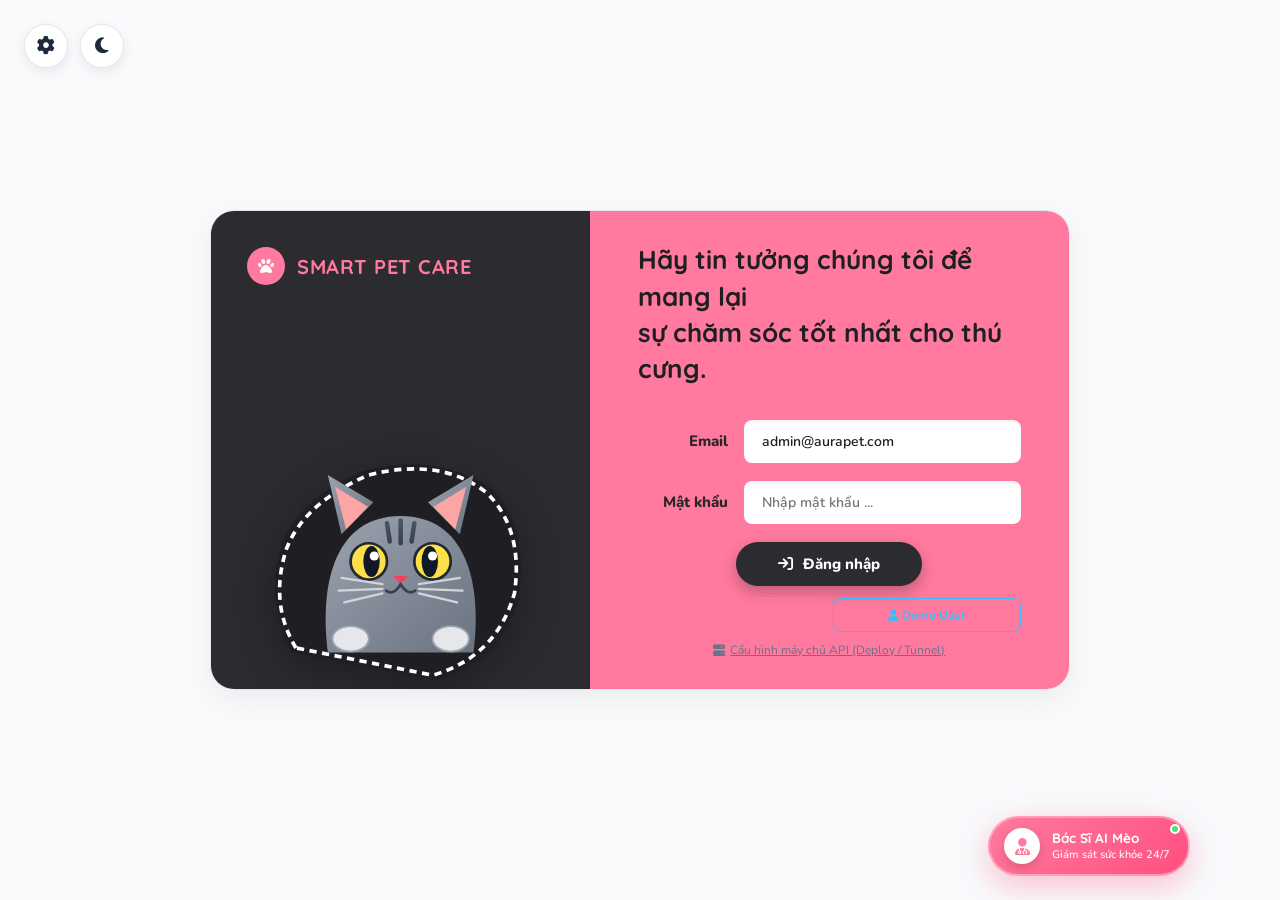
==== backend/src/main/resources/static/index.html @ 46176f5a "feat: complete AuraPet fullstack AIoT ecosystem with Supabase and GitHub CI/CD" ====
<!DOCTYPE html>
<html lang="vi">
<head>
    <meta charset="UTF-8">
    <meta name="viewport" content="width=device-width, initial-scale=1.0">
    <title>Smart Pet Care - Chăm Sóc Thú Cưng Thông Minh</title>
    <link rel="preconnect" href="https://fonts.googleapis.com">
    <link rel="preconnect" href="https://fonts.gstatic.com" crossorigin>
    <link href="https://fonts.googleapis.com/css2?family=Quicksand:wght@500;600;700&family=Nunito:wght@400;600;700;800;900&family=Caveat:wght@600;700&display=swap" rel="stylesheet">
    <link rel="stylesheet" href="https://cdnjs.cloudflare.com/ajax/libs/font-awesome/6.4.0/css/all.min.css">
    <script src="https://cdn.jsdelivr.net/npm/chart.js"></script>
    <style>
        :root {
            --primary-pink: #ff7a9e;
            --primary-pink-hover: #ff6088;
            --pink-soft: #ffe4ec;
            --cyan-accent: #38bdf8;
            --border-pink: #ff7a9e;
        }

        /* GIAO DIỆN SÁNG (MẶC ĐỊNH) */
        body.theme-light {
            --bg-main: #f8fafc;
            --card-bg: #ffffff;
            --card-bg-sec: #ffffff;
            --sidebar-bg: #ffffff;
            --sidebar-border: #e2e8f0;
            --text-main: #1e293b;
            --text-muted: #64748b;
            --card-border: #e2e8f0;
            --input-bg: #f8fafc;
            --input-border: #cbd5e1;
            --watermark-color: rgba(0, 0, 0, 0.04);
            --shadow-main: 0 10px 30px rgba(0, 0, 0, 0.06);
            --login-left-bg: #2b2b30;
            --card-frame-bg: rgba(255, 255, 255, 0.95);
            --btn-actuator-bg: #f1f5f9;
            --btn-actuator-border: #cbd5e1;
            --btn-actuator-text: #475569;
        }

        /* GIAO DIỆN TỐI (KHI CHUYỂN ĐỔI) */
        body.theme-dark {
            --bg-main: #141416;
            --card-bg: #222226;
            --card-bg-sec: #1a1a1d;
            --sidebar-bg: #1c1c1f;
            --sidebar-border: #2a2a30;
            --text-main: #ffffff;
            --text-muted: #9e9ea7;
            --card-border: #2e2e34;
            --input-bg: #141416;
            --input-border: #3f3f46;
            --watermark-color: rgba(255, 255, 255, 0.035);
            --shadow-main: 0 12px 36px rgba(0, 0, 0, 0.4);
            --login-left-bg: #2e2e33;
            --card-frame-bg: rgba(20, 20, 22, 0.6);
            --btn-actuator-bg: #1a1a1d;
            --btn-actuator-border: #383840;
            --btn-actuator-text: #a1a1aa;
        }

        * {
            box-sizing: border-box;
            margin: 0;
            padding: 0;
            font-family: 'Nunito', sans-serif;
            -webkit-font-smoothing: antialiased;
        }

        body {
            background-color: var(--bg-main);
            color: var(--text-main);
            min-height: 100vh;
            overflow-x: hidden;
            position: relative;
            transition: background-color 0.3s ease, color 0.3s ease;
        }

        /* Top Controls: Gear & Theme Toggle */
        .top-left-controls {
            position: fixed;
            top: 24px;
            left: 24px;
            display: flex;
            gap: 12px;
            z-index: 100;
        }

        .btn-top-circle {
            width: 44px;
            height: 44px;
            background: var(--card-bg);
            border: 1px solid var(--card-border);
            border-radius: 50%;
            color: var(--text-main);
            font-size: 18px;
            display: flex;
            align-items: center;
            justify-content: center;
            cursor: pointer;
            transition: all 0.25s ease;
            box-shadow: 0 4px 12px rgba(0,0,0,0.08);
        }

        .btn-top-circle:hover {
            color: var(--primary-pink);
            transform: scale(1.08);
            border-color: var(--primary-pink);
        }

        /* Settings Popup Modal */
        .settings-popup {
            position: fixed;
            top: 76px;
            left: 24px;
            background: var(--card-bg);
            border: 1px solid var(--card-border);
            border-radius: 18px;
            padding: 16px 20px;
            z-index: 100;
            box-shadow: var(--shadow-main);
            display: none;
            flex-direction: column;
            gap: 12px;
            width: 200px;
            animation: fadeIn 0.2s ease;
        }

        .settings-popup.show {
            display: flex;
        }

        .settings-popup h5 {
            font-size: 12px;
            color: var(--text-muted);
            font-weight: 700;
            text-transform: uppercase;
            letter-spacing: 0.5px;
        }

        .theme-palette {
            display: flex;
            gap: 8px;
            align-items: center;
        }

        .color-dot {
            width: 22px;
            height: 22px;
            border-radius: 50%;
            cursor: pointer;
            transition: transform 0.2s;
        }

        .color-dot:hover {
            transform: scale(1.2);
        }

        .dot-pink { background-color: #ff7a9e; }
        .dot-yellow { background-color: #fbbf24; }
        .dot-cyan { background-color: #38bdf8; }
        .dot-green { background-color: #4ade80; }
        .dot-purple { background-color: #a855f7; }

        .popup-row {
            display: flex;
            gap: 10px;
            align-items: center;
            margin-top: 4px;
        }

        .popup-icon-btn {
            background: var(--input-bg);
            border: 1px solid var(--input-border);
            color: var(--text-main);
            width: 36px;
            height: 36px;
            border-radius: 8px;
            cursor: pointer;
            display: flex;
            align-items: center;
            justify-content: center;
            font-size: 14px;
            transition: all 0.2s;
        }

        .popup-icon-btn:hover {
            color: var(--primary-pink);
            border-color: var(--primary-pink);
        }

        /* Right Floating Vertical Navigation Bar */
        .right-sidebar {
            position: fixed;
            right: 24px;
            top: 50%;
            transform: translateY(-50%);
            background: var(--sidebar-bg);
            border-radius: 40px;
            padding: 16px 12px;
            display: flex;
            flex-direction: column;
            gap: 16px;
            box-shadow: var(--shadow-main);
            z-index: 90;
            border: 1px solid var(--sidebar-border);
            transition: background-color 0.3s, border-color 0.3s;
        }

        .nav-item {
            width: 44px;
            height: 44px;
            border-radius: 50%;
            background: transparent;
            border: none;
            color: var(--text-muted);
            font-size: 18px;
            display: flex;
            align-items: center;
            justify-content: center;
            cursor: pointer;
            transition: all 0.25s ease;
        }

        .nav-item:hover {
            color: var(--primary-pink);
            background: var(--pink-soft);
        }

        .nav-item.active {
            background: var(--primary-pink);
            color: #ffffff;
            box-shadow: 0 4px 15px rgba(255, 122, 158, 0.4);
        }

        /* Screens Layout */
        .screen-view {
            display: none;
            min-height: 100vh;
            width: 100%;
            padding-right: 90px;
            animation: fadeIn 0.3s ease;
        }

        .screen-view.active {
            display: flex;
        }

        @keyframes fadeIn {
            from { opacity: 0; transform: translateY(6px); }
            to { opacity: 1; transform: translateY(0); }
        }

        /* ========================================================
           SCREEN 1: LOGIN (Hình 14)
           ======================================================== */
        #screen-login {
            display: none;
            align-items: center;
            justify-content: center;
            padding-right: 0;
            min-height: 100vh;
        }

        #screen-login.active {
            display: flex;
        }

        .login-card {
            width: 860px;
            max-width: 90%;
            height: 480px;
            border-radius: 24px;
            overflow: hidden;
            display: flex;
            box-shadow: var(--shadow-main);
            border: 1px solid var(--card-border);
        }

        .login-left {
            flex: 1;
            background: var(--login-left-bg);
            display: flex;
            flex-direction: column;
            justify-content: space-between;
            padding: 36px 36px 0 36px;
            position: relative;
            overflow: hidden;
        }

        .login-logo {
            display: flex;
            align-items: center;
            gap: 12px;
        }

        .login-logo-icon {
            width: 38px;
            height: 38px;
            border-radius: 50%;
            background: var(--primary-pink);
            color: white;
            display: flex;
            align-items: center;
            justify-content: center;
            font-size: 16px;
        }

        .login-logo span {
            color: var(--primary-pink);
            font-size: 20px;
            font-weight: 800;
            letter-spacing: 0.5px;
            font-family: 'Quicksand', sans-serif;
            text-transform: uppercase;
        }

        .login-cat-wrapper {
            margin-top: auto;
            position: relative;
            height: 320px;
            display: flex;
            align-items: flex-end;
            justify-content: center;
        }

        .login-cat-img {
            max-width: 95%;
            max-height: 100%;
            object-fit: contain;
            filter: drop-shadow(0 10px 20px rgba(0,0,0,0.3));
        }

        .login-right {
            flex: 1.25;
            background: var(--primary-pink);
            padding: 60px 48px;
            display: flex;
            flex-direction: column;
            justify-content: center;
            color: #2b2b2b;
        }

        .login-right h2 {
            font-size: 26px;
            font-weight: 800;
            line-height: 1.4;
            margin-bottom: 32px;
            color: #1f1f23;
            font-family: 'Quicksand', sans-serif;
        }

        .login-form-group {
            display: flex;
            align-items: center;
            margin-bottom: 18px;
            gap: 16px;
        }

        .login-form-group label {
            width: 90px;
            font-size: 15px;
            font-weight: 800;
            color: #262626;
            text-align: right;
        }

        .login-form-group input {
            flex: 1;
            padding: 12px 18px;
            border-radius: 8px;
            border: none;
            outline: none;
            background: #ffffff;
            font-size: 14px;
            color: #1f1f23;
            font-weight: 600;
            box-shadow: inset 0 2px 4px rgba(0,0,0,0.06);
        }

        .login-btn-container {
            margin-top: 14px;
            display: flex;
            justify-content: center;
        }

        .btn-login-submit {
            background: #2b2b30;
            color: white;
            border: none;
            padding: 12px 42px;
            border-radius: 999px;
            font-size: 15px;
            font-weight: 800;
            cursor: pointer;
            display: flex;
            align-items: center;
            gap: 10px;
            transition: all 0.2s;
            box-shadow: 0 6px 15px rgba(0,0,0,0.25);
        }

        .btn-login-submit:hover {
            background: #111113;
            transform: translateY(-2px);
        }

        /* ========================================================
           SCREEN 2: HOME (Hình 15)
           ======================================================== */
        #screen-home {
            align-items: center;
            justify-content: center;
            padding: 40px;
        }

        .home-container {
            display: flex;
            align-items: center;
            justify-content: center;
            max-width: 1080px;
            width: 100%;
            margin: 0 auto;
            gap: 60px;
        }

        @media (max-width: 860px) {
            .home-container {
                flex-direction: column;
                gap: 30px;
                text-align: center;
            }
        }

        .home-left-illustration {
            display: flex;
            flex-direction: column;
            align-items: center;
            position: relative;
        }

        .pet-mascot-img {
            max-width: 360px;
            width: 100%;
            filter: drop-shadow(0 15px 30px rgba(0,0,0,0.15));
        }

        .pet-home-title {
            font-family: 'Nunito', sans-serif;
            font-size: 34px;
            font-weight: 900;
            color: #4da6ff;
            letter-spacing: 2px;
            margin-top: -6px;
            text-transform: uppercase;
            white-space: nowrap;
        }

        .pet-home-title span {
            color: #ffa500;
        }

        .home-right-content {
            flex: 1;
            max-width: 520px;
        }

        .home-right-content h1 {
            font-size: 34px;
            font-weight: 800;
            color: var(--primary-pink);
            margin-bottom: 22px;
            font-family: 'Quicksand', sans-serif;
        }

        .home-quote {
            font-size: 16px;
            line-height: 1.7;
            color: var(--text-main);
            font-weight: 500;
            margin-bottom: 18px;
            font-style: italic;
        }

        .home-author {
            font-size: 22px;
            color: var(--primary-pink);
            font-style: italic;
            font-weight: 700;
            font-family: 'Caveat', cursive;
        }

        /* ========================================================
           SCREEN 3: LIST PET (Hình 16)
           ======================================================== */
        #screen-list-pet {
            flex-direction: column;
            align-items: center;
            padding: 40px 60px 40px 40px;
        }

        .header-title-box {
            position: relative;
            display: flex;
            align-items: center;
            justify-content: center;
            margin-bottom: 30px;
            width: 100%;
        }

        .watermark-text {
            position: absolute;
            font-size: 78px;
            font-weight: 900;
            color: var(--watermark-color);
            letter-spacing: 12px;
            pointer-events: none;
            text-transform: uppercase;
            user-select: none;
            white-space: nowrap;
        }

        .page-main-heading {
            font-size: 36px;
            font-weight: 900;
            color: var(--text-main);
            position: relative;
            z-index: 2;
            letter-spacing: 1px;
            font-family: 'Quicksand', sans-serif;
        }

        .page-main-heading span {
            color: var(--primary-pink);
        }

        .list-pet-frame {
            border: 2px solid var(--border-pink);
            border-radius: 24px;
            width: 100%;
            max-width: 980px;
            min-height: 480px;
            padding: 40px;
            display: flex;
            flex-direction: row;
            flex-wrap: wrap;
            gap: 30px;
            position: relative;
            background: var(--card-frame-bg);
            align-items: flex-start;
            box-shadow: var(--shadow-main);
        }

        .pet-item-card {
            width: 250px;
            background: linear-gradient(145deg, #ffa8c0, #ff8fad);
            border-radius: 36px 36px 40px 36px;
            padding: 24px 20px 20px 20px;
            color: #262626;
            display: flex;
            flex-direction: column;
            align-items: center;
            box-shadow: 0 10px 25px rgba(255, 122, 158, 0.25);
            position: relative;
            cursor: pointer;
            transition: transform 0.25s, box-shadow 0.25s;
        }

        .pet-item-card:hover {
            transform: translateY(-6px);
            box-shadow: 0 16px 36px rgba(255, 122, 158, 0.4);
        }

        .pet-avatar-circle {
            width: 110px;
            height: 110px;
            border-radius: 50%;
            overflow: hidden;
            border: 4px solid var(--primary-pink);
            margin-bottom: 14px;
            background: #ffffff;
        }

        .pet-avatar-circle img {
            width: 100%;
            height: 100%;
            object-fit: cover;
        }

        .pet-card-name {
            font-size: 20px;
            font-weight: 800;
            color: #1a1a1a;
            margin-bottom: 12px;
            font-family: 'Quicksand', sans-serif;
        }

        .pet-card-details {
            width: 100%;
            font-size: 13px;
            font-weight: 700;
            color: #383838;
            line-height: 1.6;
            padding-left: 10px;
        }

        .pet-paw-link {
            position: absolute;
            bottom: -16px;
            right: 18px;
            width: 44px;
            height: 44px;
            background: #ffffff;
            border-radius: 50%;
            border: 3px solid var(--primary-pink);
            display: flex;
            align-items: center;
            justify-content: center;
            color: var(--primary-pink);
            font-size: 18px;
            box-shadow: 0 4px 10px rgba(0,0,0,0.2);
            transition: transform 0.2s;
        }

        .pet-paw-link:hover {
            transform: scale(1.15);
        }

        .btn-add-pet-card {
            width: 250px;
            height: 290px;
            border: 2px dashed #cbd5e1;
            border-radius: 36px;
            display: flex;
            flex-direction: column;
            align-items: center;
            justify-content: center;
            color: var(--text-muted);
            cursor: pointer;
            transition: all 0.2s;
            background: var(--input-bg);
        }

        .btn-add-pet-card:hover {
            border-color: var(--primary-pink);
            color: var(--primary-pink);
            background: var(--pink-soft);
        }

        .btn-add-pet-card i {
            font-size: 32px;
            margin-bottom: 10px;
        }

        /* ========================================================
           SCREEN 4: DETAILS PET (Hình 17)
           ======================================================== */
        #screen-details-pet {
            flex-direction: column;
            padding: 30px 50px 40px 30px;
            align-items: center;
        }

        .details-grid {
            display: grid;
            grid-template-columns: 360px 1fr;
            gap: 28px;
            width: 100%;
            max-width: 1100px;
        }

        @media (max-width: 900px) {
            .details-grid {
                grid-template-columns: 1fr;
            }
        }

        .details-left-col {
            display: flex;
            flex-direction: column;
            gap: 20px;
        }

        .pet-profile-header {
            display: flex;
            flex-direction: column;
            align-items: center;
            margin-bottom: 10px;
        }

        .pet-profile-avatar {
            width: 130px;
            height: 130px;
            border-radius: 40px 40px 20px 20px;
            overflow: hidden;
            border: 3px solid var(--primary-pink);
            background: var(--card-bg-sec);
            box-shadow: var(--shadow-main);
        }

        .pet-profile-avatar img {
            width: 100%;
            height: 100%;
            object-fit: cover;
        }

        .pet-profile-name-row {
            display: inline-flex;
            align-items: center;
            gap: 12px;
            margin-top: 10px;
        }

        .pet-profile-name {
            font-size: 24px;
            font-weight: 800;
            color: var(--text-main);
            font-family: 'Quicksand', sans-serif;
        }

        .btn-edit-pet-icon {
            display: inline-flex;
            align-items: center;
            gap: 6px;
            padding: 5px 14px;
            background: var(--pink-soft);
            color: var(--primary-pink);
            border: 1.5px solid var(--primary-pink);
            border-radius: 999px;
            cursor: pointer;
            font-size: 13px;
            font-weight: 700;
            font-family: 'Quicksand', sans-serif;
            transition: all 0.2s ease;
        }

        .btn-edit-pet-icon:hover {
            background: var(--primary-pink);
            color: #ffffff;
            transform: translateY(-2px);
            box-shadow: 0 4px 12px rgba(255, 122, 158, 0.35);
        }

        .btn-delete-pet-icon {
            display: inline-flex;
            align-items: center;
            gap: 6px;
            padding: 5px 14px;
            background: rgba(239, 68, 68, 0.1);
            color: #ef4444;
            border: 1.5px solid #ef4444;
            border-radius: 999px;
            cursor: pointer;
            font-size: 13px;
            font-weight: 700;
            font-family: 'Quicksand', sans-serif;
            transition: all 0.2s ease;
        }

        .btn-delete-pet-icon:hover {
            background: #ef4444;
            color: #ffffff;
            transform: translateY(-2px);
            box-shadow: 0 4px 12px rgba(239, 68, 68, 0.35);
        }

        .pet-card-delete-btn {
            position: absolute;
            top: 12px;
            right: 12px;
            width: 32px;
            height: 32px;
            border-radius: 50%;
            border: 1.5px solid rgba(239, 68, 68, 0.3);
            background: #ffffff;
            color: #ef4444;
            font-size: 13px;
            cursor: pointer;
            display: flex;
            align-items: center;
            justify-content: center;
            transition: all 0.2s ease;
            box-shadow: 0 2px 8px rgba(0,0,0,0.1);
            z-index: 5;
        }

        .pet-card-delete-btn:hover {
            background: #ef4444;
            color: #ffffff;
            border-color: #ef4444;
            transform: scale(1.15);
            box-shadow: 0 4px 12px rgba(239, 68, 68, 0.4);
        }


        .pill-badge-header {
            background: var(--primary-pink);
            color: white;
            padding: 5px 22px;
            border-radius: 999px;
            font-size: 13px;
            font-weight: 800;
            display: inline-block;
            margin-bottom: 12px;
            letter-spacing: 0.5px;
        }

        .details-card-box {
            background: var(--card-bg);
            border: 1px solid var(--card-border);
            border-radius: 18px;
            padding: 20px;
            box-shadow: var(--shadow-main);
        }

        .info-list-text {
            font-size: 13px;
            color: var(--text-main);
            line-height: 1.9;
            font-weight: 600;
        }

        .time-eat-group {
            display: flex;
            flex-direction: column;
            gap: 10px;
            margin-bottom: 16px;
        }

        .time-eat-row {
            display: flex;
            justify-content: space-between;
            align-items: center;
            font-size: 13px;
            font-weight: 700;
            color: var(--text-main);
        }

        .time-eat-input {
            width: 110px;
            padding: 6px 10px;
            background: var(--input-bg);
            border: 1px solid var(--input-border);
            border-radius: 8px;
            color: var(--text-main);
            font-size: 13px;
            font-weight: 700;
            text-align: center;
            outline: none;
        }

        .time-btn-row {
            display: flex;
            gap: 10px;
        }

        .btn-time-save {
            flex: 1;
            background: var(--primary-pink);
            color: white;
            border: none;
            padding: 9px 12px;
            border-radius: 8px;
            font-size: 12px;
            font-weight: 800;
            cursor: pointer;
            letter-spacing: 0.5px;
            transition: all 0.2s;
        }

        .btn-time-save:hover {
            background: var(--primary-pink-hover);
        }

        .btn-time-delete {
            flex: 1;
            background: var(--input-bg);
            color: var(--text-muted);
            border: 1px solid var(--input-border);
            padding: 9px 12px;
            border-radius: 8px;
            font-size: 12px;
            font-weight: 800;
            cursor: pointer;
            letter-spacing: 0.5px;
            transition: all 0.2s;
        }

        .btn-time-delete:hover {
            color: var(--text-main);
        }

        .details-right-col {
            display: flex;
            flex-direction: column;
            gap: 20px;
        }

        .synthetic-list-text {
            font-size: 13px;
            color: var(--text-main);
            line-height: 1.8;
            font-weight: 600;
        }

        .chart-box-container {
            background: var(--card-bg);
            border: 1px solid var(--card-border);
            border-radius: 18px;
            padding: 20px;
            height: 190px;
            display: flex;
            flex-direction: column;
            box-shadow: var(--shadow-main);
        }

        /* ========================================================
           SCREEN 5: SYSTEM MANAGEMENT (Hình 18)
           ======================================================== */
        #screen-system {
            flex-direction: column;
            align-items: center;
            padding: 30px 50px 40px 30px;
        }

        .system-cards-grid {
            display: grid;
            grid-template-columns: repeat(auto-fit, minmax(320px, 1fr));
            gap: 28px;
            width: 100%;
            max-width: 1180px;
            margin-top: 10px;
        }

        .system-module-card {
            background: var(--card-bg);
            border: 1px solid var(--card-border);
            border-radius: 24px;
            padding: 36px 30px 28px 30px;
            display: flex;
            flex-direction: column;
            justify-content: space-between;
            min-height: 380px;
            box-shadow: var(--shadow-main);
            position: relative;
        }

        .module-body-row {
            display: flex;
            gap: 28px;
            align-items: center;
        }

        .module-illustration {
            width: 130px;
            height: 150px;
            display: flex;
            align-items: center;
            justify-content: center;
            flex-shrink: 0;
        }

        .module-content-col {
            flex: 1;
        }

        .module-heading-pink {
            font-size: 20px;
            font-weight: 800;
            color: var(--primary-pink);
            margin-bottom: 12px;
            font-family: 'Quicksand', sans-serif;
        }

        .telemetry-status-list {
            font-size: 14px;
            color: var(--text-main);
            line-height: 1.8;
            font-weight: 700;
        }

        .telemetry-status-list span.val-off {
            color: var(--text-muted);
        }

        .telemetry-status-list span.val-on {
            color: #10b981;
        }

        .telemetry-status-list span.val-alert {
            color: #ef4444;
        }

        .calories-input-box {
            margin-top: 14px;
        }

        .calories-input-box label {
            display: block;
            font-size: 13px;
            font-weight: 700;
            color: var(--text-main);
            margin-bottom: 6px;
        }

        .cal-input-group {
            display: flex;
            gap: 10px;
            align-items: center;
        }

        .cal-input-group input {
            width: 110px;
            padding: 8px 12px;
            background: var(--input-bg);
            border: 1px solid var(--input-border);
            border-radius: 8px;
            color: var(--text-main);
            font-weight: 700;
            font-size: 14px;
            outline: none;
        }

        .cal-btn-save {
            width: 36px;
            height: 36px;
            background: var(--primary-pink);
            border: none;
            border-radius: 50%;
            color: white;
            font-size: 14px;
            cursor: pointer;
            display: flex;
            align-items: center;
            justify-content: center;
            transition: transform 0.2s;
        }

        .cal-btn-save:hover {
            transform: scale(1.1);
        }

        .module-actuators-bar {
            display: flex;
            justify-content: center;
            gap: 20px;
            margin-top: 24px;
            padding-top: 16px;
            border-top: 1px solid var(--card-border);
        }

        .btn-round-actuator {
            width: 48px;
            height: 48px;
            border-radius: 50%;
            background: var(--btn-actuator-bg);
            border: 2px solid var(--btn-actuator-border);
            color: var(--btn-actuator-text);
            font-size: 18px;
            display: flex;
            align-items: center;
            justify-content: center;
            cursor: pointer;
            transition: all 0.25s ease;
        }

        .btn-round-actuator:hover {
            border-color: var(--primary-pink);
            color: var(--primary-pink);
            transform: scale(1.08);
        }

        .btn-round-actuator.active {
            background: var(--primary-pink);
            border-color: var(--primary-pink);
            color: white;
            box-shadow: 0 4px 15px rgba(255, 122, 158, 0.4);
        }

        /* Floating Toast */
        .toast-msg {
            position: fixed;
            bottom: 24px;
            left: 24px;
            background: var(--card-bg);
            border: 1px solid var(--card-border);
            color: var(--text-main);
            padding: 12px 20px;
            border-radius: 12px;
            font-size: 14px;
            font-weight: 700;
            display: flex;
            align-items: center;
            gap: 10px;
            box-shadow: var(--shadow-main);
            transform: translateY(80px);
            opacity: 0;
            transition: all 0.3s ease;
            z-index: 999;
        }

        .toast-msg.show {
            transform: translateY(0);
            opacity: 1;
        }

        /* ========================================================
           MODAL OVERLAY & EDIT PET MODAL
           ======================================================== */
        .modal-overlay {
            position: fixed;
            top: 0;
            left: 0;
            width: 100vw;
            height: 100vh;
            background: rgba(0, 0, 0, 0.6);
            backdrop-filter: blur(5px);
            display: none;
            align-items: center;
            justify-content: center;
            z-index: 10000;
            opacity: 0;
            transition: opacity 0.25s ease;
        }

        .modal-overlay.show {
            display: flex;
            opacity: 1;
        }

        .modal-card {
            background: var(--card-bg);
            border: 1px solid var(--card-border);
            border-radius: 28px;
            width: 90%;
            max-width: 580px;
            max-height: 90vh;
            overflow-y: auto;
            padding: 28px 30px;
            box-shadow: 0 25px 60px rgba(0,0,0,0.35);
            position: relative;
            animation: modalSlideUp 0.3s cubic-bezier(0.16, 1, 0.3, 1);
        }

        @keyframes modalSlideUp {
            from { transform: translateY(30px) scale(0.96); opacity: 0; }
            to { transform: translateY(0) scale(1); opacity: 1; }
        }

        .modal-header {
            display: flex;
            justify-content: space-between;
            align-items: center;
            margin-bottom: 20px;
            padding-bottom: 12px;
            border-bottom: 2px dashed var(--card-border);
        }

        .modal-header h3 {
            font-size: 19px;
            font-weight: 800;
            color: var(--text-main);
            display: flex;
            align-items: center;
            gap: 10px;
        }

        .modal-header h3 i {
            color: var(--primary-pink);
        }

        .modal-close-btn {
            width: 34px;
            height: 34px;
            border-radius: 50%;
            border: none;
            background: var(--input-bg);
            color: var(--text-muted);
            font-size: 15px;
            cursor: pointer;
            display: flex;
            align-items: center;
            justify-content: center;
            transition: all 0.2s;
        }

        .modal-close-btn:hover {
            background: #ef4444;
            color: #ffffff;
            transform: rotate(90deg);
        }

        .modal-form-grid {
            display: grid;
            grid-template-columns: 1fr 1fr;
            gap: 14px;
        }

        .modal-form-full {
            grid-column: span 2;
        }

        .modal-form-group {
            display: flex;
            flex-direction: column;
            gap: 5px;
        }

        .modal-form-group label {
            font-size: 11px;
            font-weight: 800;
            color: var(--text-muted);
            text-transform: uppercase;
            letter-spacing: 0.5px;
        }

        .modal-form-group input,
        .modal-form-group select {
            background: var(--input-bg);
            border: 1px solid var(--card-border);
            border-radius: 12px;
            padding: 9px 12px;
            font-size: 13px;
            color: var(--text-main);
            outline: none;
            font-family: inherit;
            font-weight: 600;
            transition: border-color 0.2s, box-shadow 0.2s;
        }

        .modal-form-group input:focus,
        .modal-form-group select:focus {
            border-color: var(--primary-pink);
            box-shadow: 0 0 0 3px rgba(255, 122, 158, 0.2);
        }

        .avatar-upload-box {
            display: flex;
            align-items: center;
            gap: 16px;
            padding: 12px 16px;
            background: var(--input-bg);
            border: 1.5px dashed var(--card-border);
            border-radius: 16px;
            transition: all 0.2s;
        }

        .avatar-upload-box:hover {
            border-color: var(--primary-pink);
            background: var(--card-bg-sec);
        }

        .avatar-upload-box.dragover {
            border-color: var(--primary-pink);
            background: var(--pink-soft);
            box-shadow: 0 0 0 4px rgba(255, 122, 158, 0.25);
            transform: scale(1.02);
        }

        .avatar-preview-container {
            width: 62px;
            height: 62px;
            border-radius: 16px;
            overflow: hidden;
            border: 2.5px solid var(--primary-pink);
            flex-shrink: 0;
            background: var(--card-bg-sec);
            box-shadow: 0 4px 10px rgba(0,0,0,0.12);
        }

        .avatar-preview-container img {
            width: 100%;
            height: 100%;
            object-fit: cover;
        }

        .avatar-upload-actions {
            display: flex;
            flex-direction: column;
            gap: 6px;
        }

        .btn-choose-file {
            display: inline-flex;
            align-items: center;
            gap: 8px;
            padding: 7px 16px;
            background: var(--primary-pink);
            color: #ffffff;
            font-size: 13px;
            font-weight: 700;
            border-radius: 999px;
            cursor: pointer;
            width: fit-content;
            transition: all 0.2s ease;
            box-shadow: 0 4px 12px rgba(255, 122, 158, 0.3);
            user-select: none;
        }

        .btn-choose-file:hover {
            background: var(--primary-pink-hover);
            transform: translateY(-2px);
            box-shadow: 0 6px 16px rgba(255, 122, 158, 0.45);
        }

        .avatar-upload-hint {
            font-size: 12px;
            color: var(--text-muted);
            font-weight: 600;
        }

        .user-profile-name-row {
            display: inline-flex;
            align-items: center;
            justify-content: center;
            gap: 10px;
            margin-top: 10px;
            flex-wrap: wrap;
        }

        .ai-gemini-badge {
            background: linear-gradient(135deg, rgba(56, 189, 248, 0.15), rgba(244, 63, 94, 0.15));
            border: 1px solid rgba(56, 189, 248, 0.35);
            color: #38bdf8;
            padding: 3px 10px;
            border-radius: 999px;
            font-size: 11px;
            font-weight: 800;
            display: inline-flex;
            align-items: center;
            gap: 5px;
            cursor: pointer;
            transition: all 0.2s;
        }

        .ai-gemini-badge:hover {
            transform: scale(1.05);
            background: linear-gradient(135deg, rgba(56, 189, 248, 0.3), rgba(244, 63, 94, 0.3));
        }

        .ai-gemini-badge.active {
            border-color: #10b981;
            color: #10b981;
            background: rgba(16, 185, 129, 0.15);
        }


        .modal-actions {
            display: flex;
            justify-content: flex-end;
            gap: 12px;
            margin-top: 22px;
            padding-top: 14px;
            border-top: 1px solid var(--card-border);
        }

        .btn-modal-cancel {
            padding: 9px 20px;
            border-radius: 999px;
            border: 1px solid var(--card-border);
            background: transparent;
            color: var(--text-muted);
            font-weight: 700;
            font-size: 13px;
            cursor: pointer;
            transition: all 0.2s;
        }

        .btn-modal-cancel:hover {
            background: var(--input-bg);
            color: var(--text-main);
        }

        .btn-modal-save {
            padding: 9px 22px;
            border-radius: 999px;
            border: none;
            background: var(--primary-pink);
            color: white;
            font-weight: 800;
            font-size: 13px;
            cursor: pointer;
            box-shadow: 0 4px 15px rgba(255, 122, 158, 0.4);
            transition: all 0.2s;
        }

        .btn-modal-save:hover {
            background: var(--primary-pink-hover);
            transform: translateY(-2px);
            box-shadow: 0 6px 20px rgba(255, 122, 158, 0.5);
        }

        /* ========================================================
           SCREEN 5: HỒ SƠ NGƯỜI DÙNG (PROFILE SCREEN)
           ======================================================== */
        #screen-profile {
            flex-direction: column;
            padding: 30px 50px 40px 30px;
            align-items: center;
        }

        .profile-container {
            display: grid;
            grid-template-columns: 320px 1fr;
            gap: 28px;
            width: 100%;
            max-width: 1050px;
        }

        @media (max-width: 900px) {
            .profile-container {
                grid-template-columns: 1fr;
            }
        }

        .profile-card {
            background: var(--card-bg);
            border: 1px solid var(--card-border);
            border-radius: 24px;
            padding: 26px;
            box-shadow: var(--shadow-main);
            display: flex;
            flex-direction: column;
            gap: 18px;
        }

        .profile-user-badge {
            display: flex;
            flex-direction: column;
            align-items: center;
            text-align: center;
            position: relative;
        }

        .profile-avatar-wrap {
            position: relative;
            width: 110px;
            height: 110px;
            border-radius: 50%;
            border: 3.5px solid var(--primary-pink);
            overflow: hidden;
            margin-bottom: 12px;
            background: var(--card-bg-sec);
            box-shadow: 0 8px 20px rgba(255, 122, 158, 0.25);
        }

        .profile-avatar-wrap img {
            width: 100%;
            height: 100%;
            object-fit: cover;
        }

        .profile-name {
            font-size: 20px;
            font-weight: 800;
            color: var(--text-main);
            font-family: 'Quicksand', sans-serif;
        }

        .profile-role-badge {
            display: inline-block;
            background: var(--pink-soft);
            color: var(--primary-pink);
            font-size: 11px;
            font-weight: 800;
            padding: 4px 14px;
            border-radius: 999px;
            margin-top: 6px;
            letter-spacing: 0.5px;
        }

        .profile-quick-stats {
            display: flex;
            flex-direction: column;
            gap: 12px;
            padding-top: 16px;
            border-top: 1px solid var(--card-border);
            font-size: 13px;
            font-weight: 600;
            color: var(--text-muted);
        }

        .profile-stat-row {
            display: flex;
            justify-content: space-between;
            align-items: center;
        }

        .profile-stat-row span:last-child {
            font-weight: 700;
            color: var(--text-main);
        }

        .profile-form-grid {
            display: grid;
            grid-template-columns: 1fr 1fr;
            gap: 16px;
        }

        .profile-form-grid .full-span {
            grid-column: span 2;
        }

        .profile-setting-toggle {
            display: flex;
            justify-content: space-between;
            align-items: center;
            padding: 12px 16px;
            background: var(--input-bg);
            border-radius: 12px;
            font-size: 13px;
            font-weight: 700;
            color: var(--text-main);
            border: 1px solid var(--card-border);
            margin-bottom: 10px;
        }

        .profile-setting-toggle input[type="checkbox"] {
            accent-color: var(--primary-pink);
            width: 18px;
            height: 18px;
            cursor: pointer;
        }

        /* ========================================================
           AI HEALTH CHATBOX ASSISTANT
           ======================================================== */
        .ai-chat-launcher {
            position: fixed;
            bottom: 24px;
            right: 90px;
            background: linear-gradient(135deg, #ff7a9e, #ff5080);
            color: #ffffff;
            padding: 10px 18px 10px 14px;
            border-radius: 999px;
            display: flex;
            align-items: center;
            gap: 12px;
            cursor: pointer;
            box-shadow: 0 10px 30px rgba(255, 122, 158, 0.45);
            z-index: 1000;
            transition: all 0.3s cubic-bezier(0.16, 1, 0.3, 1);
            user-select: none;
            border: 2px solid rgba(255, 255, 255, 0.35);
        }

        .ai-chat-launcher:hover {
            transform: translateY(-4px) scale(1.03);
            box-shadow: 0 16px 36px rgba(255, 122, 158, 0.6);
        }

        .ai-launcher-icon {
            width: 36px;
            height: 36px;
            border-radius: 50%;
            background: #ffffff;
            color: var(--primary-pink);
            display: flex;
            align-items: center;
            justify-content: center;
            font-size: 17px;
            box-shadow: 0 4px 10px rgba(0,0,0,0.15);
            position: relative;
        }

        .ai-launcher-text {
            display: flex;
            flex-direction: column;
            text-align: left;
        }

        .ai-launcher-text strong {
            font-size: 13.5px;
            font-weight: 800;
            font-family: 'Quicksand', sans-serif;
            line-height: 1.2;
        }

        .ai-launcher-text span {
            font-size: 11px;
            opacity: 0.92;
            font-weight: 600;
        }

        .ai-pulse-dot {
            width: 10px;
            height: 10px;
            background: #4ade80;
            border-radius: 50%;
            border: 2px solid #ffffff;
            position: absolute;
            top: 6px;
            right: 8px;
            animation: pulseGreen 2s infinite;
        }

        @keyframes pulseGreen {
            0% { transform: scale(0.95); box-shadow: 0 0 0 0 rgba(74, 222, 128, 0.7); }
            70% { transform: scale(1); box-shadow: 0 0 0 8px rgba(74, 222, 128, 0); }
            100% { transform: scale(0.95); box-shadow: 0 0 0 0 rgba(74, 222, 128, 0); }
        }

        /* AI Chat Window */
        .ai-chat-window {
            position: fixed;
            bottom: 84px;
            right: 90px;
            width: 420px;
            height: 600px;
            max-height: calc(100vh - 110px);
            max-width: calc(100vw - 110px);
            background: var(--card-bg);
            border: 1px solid var(--card-border);
            border-radius: 28px;
            box-shadow: 0 25px 60px rgba(0,0,0,0.3);
            display: none;
            flex-direction: column;
            overflow: hidden;
            z-index: 1001;
            animation: chatSlideUp 0.3s cubic-bezier(0.16, 1, 0.3, 1);
        }

        @keyframes chatSlideUp {
            from { transform: translateY(30px) scale(0.95); opacity: 0; }
            to { transform: translateY(0) scale(1); opacity: 1; }
        }

        .ai-chat-window.open {
            display: flex;
        }

        .ai-chat-header {
            background: linear-gradient(135deg, var(--primary-pink), #ff5080);
            color: #ffffff;
            padding: 16px 20px;
            display: flex;
            align-items: center;
            justify-content: space-between;
            box-shadow: 0 4px 15px rgba(255, 122, 158, 0.25);
        }

        .ai-chat-header-info {
            display: flex;
            align-items: center;
            gap: 12px;
        }

        .ai-chat-avatar {
            width: 42px;
            height: 42px;
            border-radius: 50%;
            background: #ffffff;
            color: var(--primary-pink);
            display: flex;
            align-items: center;
            justify-content: center;
            font-size: 20px;
            box-shadow: 0 4px 12px rgba(0,0,0,0.15);
        }

        .ai-chat-title-box h4 {
            font-size: 15px;
            font-weight: 800;
            font-family: 'Quicksand', sans-serif;
            margin: 0;
            line-height: 1.2;
        }

        .ai-chat-title-box span {
            font-size: 11px;
            opacity: 0.92;
            font-weight: 600;
        }

        .ai-chat-header-actions {
            display: flex;
            align-items: center;
            gap: 8px;
        }

        .ai-header-btn {
            background: rgba(255, 255, 255, 0.2);
            border: none;
            color: #ffffff;
            width: 32px;
            height: 32px;
            border-radius: 50%;
            cursor: pointer;
            display: flex;
            align-items: center;
            justify-content: center;
            font-size: 14px;
            transition: all 0.2s;
        }

        .ai-header-btn:hover {
            background: rgba(255, 255, 255, 0.35);
            transform: scale(1.08);
        }

        .ai-pet-telemetry-bar {
            background: var(--input-bg);
            border-bottom: 1px solid var(--card-border);
            padding: 9px 14px;
            display: flex;
            justify-content: space-between;
            align-items: center;
            font-size: 11px;
            font-weight: 700;
            color: var(--text-muted);
            overflow-x: auto;
            white-space: nowrap;
            gap: 8px;
        }

        .ai-telemetry-chip {
            display: inline-flex;
            align-items: center;
            gap: 5px;
            background: var(--card-bg);
            padding: 3px 9px;
            border-radius: 999px;
            border: 1px solid var(--card-border);
            color: var(--text-main);
        }

        .ai-chips-scroll {
            display: flex;
            gap: 7px;
            padding: 9px 14px;
            overflow-x: auto;
            scrollbar-width: none;
            background: var(--card-bg);
            border-bottom: 1px solid var(--card-border);
        }

        .ai-chips-scroll::-webkit-scrollbar {
            display: none;
        }

        .ai-chip {
            background: var(--pink-soft);
            color: var(--primary-pink);
            border: 1px solid var(--primary-pink);
            font-size: 11px;
            font-weight: 700;
            padding: 4px 11px;
            border-radius: 999px;
            cursor: pointer;
            white-space: nowrap;
            transition: all 0.2s;
            user-select: none;
        }

        .ai-chip:hover {
            background: var(--primary-pink);
            color: #ffffff;
            transform: translateY(-1px);
        }

        .ai-messages-container {
            flex: 1;
            padding: 14px;
            overflow-y: auto;
            display: flex;
            flex-direction: column;
            gap: 12px;
            background: var(--bg-main);
        }

        .ai-msg-row {
            display: flex;
            gap: 9px;
            max-width: 90%;
            animation: msgFade 0.25s ease-out;
        }

        @keyframes msgFade {
            from { opacity: 0; transform: translateY(8px); }
            to { opacity: 1; transform: translateY(0); }
        }

        .ai-msg-row.ai {
            align-self: flex-start;
        }

        .ai-msg-row.user {
            align-self: flex-end;
            flex-direction: row-reverse;
        }

        .ai-msg-avatar {
            width: 30px;
            height: 30px;
            border-radius: 50%;
            background: var(--pink-soft);
            color: var(--primary-pink);
            display: flex;
            align-items: center;
            justify-content: center;
            font-size: 13px;
            flex-shrink: 0;
            border: 1.5px solid var(--primary-pink);
        }

        .ai-msg-bubble {
            padding: 10px 14px;
            border-radius: 16px;
            font-size: 13px;
            line-height: 1.55;
            font-weight: 600;
        }

        .ai-msg-row.ai .ai-msg-bubble {
            background: var(--card-bg);
            color: var(--text-main);
            border: 1px solid var(--card-border);
            border-top-left-radius: 4px;
            box-shadow: 0 2px 8px rgba(0,0,0,0.04);
        }

        .ai-msg-row.user .ai-msg-bubble {
            background: var(--primary-pink);
            color: #ffffff;
            border-top-right-radius: 4px;
            box-shadow: 0 4px 12px rgba(255, 122, 158, 0.35);
        }

        .ai-typing-indicator {
            display: none;
            align-items: center;
            gap: 5px;
            padding: 7px 12px;
            background: var(--card-bg);
            border: 1px solid var(--card-border);
            border-radius: 14px;
            width: fit-content;
            margin-left: 39px;
            font-size: 11px;
            color: var(--text-muted);
            font-weight: 700;
        }

        .ai-typing-dots {
            display: inline-flex;
            gap: 3px;
        }

        .ai-typing-dots span {
            width: 5px;
            height: 5px;
            background: var(--primary-pink);
            border-radius: 50%;
            animation: typingBounce 1.2s infinite ease-in-out;
        }

        .ai-typing-dots span:nth-child(2) { animation-delay: 0.2s; }
        .ai-typing-dots span:nth-child(3) { animation-delay: 0.4s; }

        @keyframes typingBounce {
            0%, 60%, 100% { transform: translateY(0); }
            30% { transform: translateY(-4px); }
        }

        .ai-input-bar {
            padding: 10px 14px;
            background: var(--card-bg);
            border-top: 1px solid var(--card-border);
            display: flex;
            align-items: center;
            gap: 8px;
        }

        .ai-input-field {
            flex: 1;
            background: var(--input-bg);
            border: 1px solid var(--card-border);
            border-radius: 999px;
            padding: 9px 15px;
            font-size: 13px;
            color: var(--text-main);
            outline: none;
            font-family: inherit;
            font-weight: 600;
            transition: all 0.2s;
        }

        .ai-input-field:focus {
            border-color: var(--primary-pink);
            box-shadow: 0 0 0 3px rgba(255, 122, 158, 0.2);
        }

        .ai-btn-send {
            width: 38px;
            height: 38px;
            border-radius: 50%;
            background: var(--primary-pink);
            color: #ffffff;
            border: none;
            display: flex;
            align-items: center;
            justify-content: center;
            font-size: 14px;
            cursor: pointer;
            transition: all 0.2s;
            box-shadow: 0 4px 12px rgba(255, 122, 158, 0.4);
            flex-shrink: 0;
        }

        .ai-btn-send:hover {
            background: var(--primary-pink-hover);
            transform: scale(1.08);
        }
    </style>
</head>
<body class="theme-light">

    <!-- Top Left Controls: Settings & Quick Light/Dark Mode Switcher -->
    <div class="top-left-controls">
        <button class="btn-top-circle" onclick="toggleSettingsPopup()" title="Cài đặt">
            <i class="fa-solid fa-gear"></i>
        </button>
        <!-- Nút chuyển đổi Giao diện Sáng / Tối -->
        <button class="btn-top-circle" id="themeToggleBtn" onclick="toggleThemeDarkLight()" title="Đổi giao diện Sáng / Tối">
            <i class="fa-solid fa-moon" id="themeToggleIcon"></i>
        </button>
    </div>

    <!-- Settings Popup Modal -->
    <div class="settings-popup" id="settingsPopup">
        <h5>Màu Chủ Đề</h5>
        <div class="theme-palette">
            <div class="color-dot dot-pink" onclick="changeThemeColor('#ff7a9e')"></div>
            <div class="color-dot dot-yellow" onclick="changeThemeColor('#fbbf24')"></div>
            <div class="color-dot dot-cyan" onclick="changeThemeColor('#38bdf8')"></div>
            <div class="color-dot dot-green" onclick="changeThemeColor('#4ade80')"></div>
            <div class="color-dot dot-purple" onclick="changeThemeColor('#a855f7')"></div>
        </div>
        <h5>Điều Khiển</h5>
        <div class="popup-row">
            <button class="popup-icon-btn" onclick="toggleFullscreen()" title="Toàn màn hình">
                <i class="fa-solid fa-expand"></i>
            </button>
            <button class="popup-icon-btn" onclick="toggleThemeDarkLight()" title="Giao diện Sáng/Tối">
                <i class="fa-solid fa-circle-half-stroke"></i>
            </button>
        </div>
    </div>

    <!-- Right Floating Vertical Navigation Bar -->
    <nav class="right-sidebar" id="mainSidebar" style="display: none;">
        <!-- 1. Home -->
        <button class="nav-item active" id="nav-home" onclick="showScreen('home')" title="Trang chủ">
            <i class="fa-solid fa-house"></i>
        </button>
        <!-- 2. List Pet -->
        <button class="nav-item" id="nav-list-pet" onclick="showScreen('list-pet')" title="Danh sách thú cưng">
            <i class="fa-solid fa-paw"></i>
        </button>
        <!-- 3. System Management -->
        <button class="nav-item" id="nav-system" onclick="showScreen('system')" title="Quản lý hệ thống">
            <i class="fa-solid fa-shapes"></i>
        </button>
        <!-- 4. Details Pet -->
        <button class="nav-item" id="nav-details" onclick="showScreen('details-pet')" title="Chi tiết thú cưng">
            <i class="fa-solid fa-list-ul"></i>
        </button>
        <!-- 5. Profile -->
        <button class="nav-item" id="nav-profile" onclick="showScreen('profile')" title="Người dùng">
            <i class="fa-solid fa-user"></i>
        </button>
        <!-- 6. Logout -->
        <button class="nav-item" id="nav-logout" onclick="logoutToLogin()" title="Đăng xuất">
            <i class="fa-solid fa-right-from-bracket"></i>
        </button>
    </nav>

    <!-- ========================================================
         SCREEN 1: LOGIN (Hình 14)
         Tên hệ thống sửa thành: Smart pet care
         Ngôn ngữ: Tiếng Việt
         ======================================================== -->
    <section class="screen-view active" id="screen-login">
        <div class="login-card">
            <!-- Left Side: Dark with Logo "Smart pet care" and Cat Illustration -->
            <div class="login-left">
                <div class="login-logo">
                    <div class="login-logo-icon">
                        <i class="fa-solid fa-paw"></i>
                    </div>
                    <span>Smart pet care</span>
                </div>
                <div class="login-cat-wrapper">
                    <!-- SVG Illustration of Cat popping through paper hole -->
                    <svg viewBox="0 0 320 280" class="login-cat-img" fill="none" xmlns="http://www.w3.org/2000/svg">
                        <defs>
                            <linearGradient id="catBody" x1="0%" y1="0%" x2="100%" y2="100%">
                                <stop offset="0%" stop-color="#9ca3af" />
                                <stop offset="100%" stop-color="#6b7280" />
                            </linearGradient>
                            <linearGradient id="catStripe" x1="0%" y1="0%" x2="0%" y2="100%">
                                <stop offset="0%" stop-color="#4b5563" />
                                <stop offset="100%" stop-color="#374151" />
                            </linearGradient>
                        </defs>
                        <!-- Paper tear hole effect -->
                        <path d="M40,240 Q10,180 30,120 Q50,70 120,40 Q200,20 260,60 Q300,100 290,180 Q270,250 200,270 Z" fill="#1f1f23" />
                        <path d="M45,235 Q15,185 35,125 Q55,75 125,45 Q205,25 255,65 Q295,105 285,175 Q265,245 195,265 Z" stroke="#ffffff" stroke-width="4" stroke-dasharray="8 6" fill="none" />
                        <!-- Cat Head & Body -->
                        <path d="M80,240 C70,160 90,90 160,90 C230,90 250,160 240,240 Z" fill="url(#catBody)" />
                        <!-- Cat Ears -->
                        <polygon points="95,110 80,45 130,75" fill="url(#catBody)" />
                        <polygon points="100,105 88,58 124,80" fill="#fca5a5" />
                        <polygon points="225,110 240,45 190,75" fill="url(#catBody)" />
                        <polygon points="220,105 232,58 196,80" fill="#fca5a5" />
                        <!-- Stripes -->
                        <path d="M160,95 L160,120 M145,98 L148,118 M175,98 L172,118" stroke="url(#catStripe)" stroke-width="5" stroke-linecap="round" />
                        <!-- Big Eyes -->
                        <circle cx="125" cy="140" r="20" fill="#fde047" stroke="#1f2937" stroke-width="3" />
                        <ellipse cx="128" cy="140" rx="9" ry="17" fill="#111827" />
                        <circle cx="131" cy="134" r="5" fill="#ffffff" />
                        <circle cx="195" cy="140" r="20" fill="#fde047" stroke="#1f2937" stroke-width="3" />
                        <ellipse cx="192" cy="140" rx="9" ry="17" fill="#111827" />
                        <circle cx="195" cy="134" r="5" fill="#ffffff" />
                        <!-- Nose and Mouth -->
                        <polygon points="160,165 152,156 168,156" fill="#f43f5e" />
                        <path d="M160,165 Q152,178 144,172 M160,165 Q168,178 176,172" stroke="#374151" stroke-width="3" fill="none" stroke-linecap="round" />
                        <!-- Whiskers -->
                        <path d="M140,165 L95,158 M140,170 L92,172 M140,175 L98,185" stroke="#d1d5db" stroke-width="2.5" stroke-linecap="round" />
                        <path d="M180,165 L225,158 M180,170 L228,172 M180,175 L222,185" stroke="#d1d5db" stroke-width="2.5" stroke-linecap="round" />
                        <!-- Paws holding paper -->
                        <ellipse cx="105" cy="225" rx="20" ry="14" fill="#e5e7eb" stroke="#9ca3af" stroke-width="2" />
                        <ellipse cx="215" cy="225" rx="20" ry="14" fill="#e5e7eb" stroke="#9ca3af" stroke-width="2" />
                    </svg>
                </div>
            </div>

            <!-- Right Side: Pink with Vietnamese Form -->
            <div class="login-right">
                <h2>Hãy tin tưởng chúng tôi để mang lại<br>sự chăm sóc tốt nhất cho thú cưng.</h2>
                <form onsubmit="handleLoginSubmit(event)">
                    <div class="login-form-group">
                        <label for="loginEmail">Email</label>
                        <input type="email" id="loginEmail" placeholder="Nhập email ..." value="admin@aurapet.com" required>
                    </div>
                    <div class="login-form-group">
                        <label for="loginPassword">Mật khẩu</label>
                        <input type="password" id="loginPassword" placeholder="Nhập mật khẩu ..." required>
                    </div>
                    <div id="loginError" style="display:none; color:#ef4444; font-size:13px; margin:-4px 0 8px; padding:8px 12px; background:rgba(239,68,68,0.1); border-radius:8px;"></div>
                    <div class="login-btn-container">
                        <button type="submit" class="btn-login-submit" id="btnLoginSubmit">
                            <i class="fa-solid fa-arrow-right-to-bracket"></i>
                            <span>Đăng nhập</span>
                        </button>
                    </div>
                    <div style="display:flex; gap:8px; margin-top:12px;">
                        <button type="button" onclick="quickDemoLogin('admin@aurapet.com','Admin@123')" style="flex:1; padding:8px; border:1px solid var(--primary-pink); background:transparent; color:var(--primary-pink); border-radius:8px; cursor:pointer; font-size:12px; font-weight:700;"><i class="fa-solid fa-user-shield"></i> Demo Admin</button>
                        <button type="button" onclick="quickDemoLogin('user@aurapet.com','User@123')" style="flex:1; padding:8px; border:1px solid #38bdf8; background:transparent; color:#38bdf8; border-radius:8px; cursor:pointer; font-size:12px; font-weight:700;"><i class="fa-solid fa-user"></i> Demo User</button>
                    </div>
                    <div style="display:flex; justify-content:center; margin-top:10px;">
                        <button type="button" onclick="configureBackendUrl()" style="background:transparent; border:none; color:var(--text-muted); cursor:pointer; font-size:12px; display:flex; align-items:center; gap:5px; text-decoration:underline;">
                            <i class="fa-solid fa-server"></i> <span id="currentApiLabel">Cấu hình máy chủ API (Deploy / Tunnel)</span>
                        </button>
                    </div>
                </form>
            </div>
        </div>
    </section>

    <!-- ========================================================
         SCREEN 2: HOME (Hình 15)
         Ngôn ngữ: Tiếng Việt
         ======================================================== -->
    <section class="screen-view" id="screen-home">
        <div class="home-container">
            <!-- Left Side Mascot Illustration -->
            <div class="home-left-illustration">
                <svg viewBox="0 0 380 260" class="pet-mascot-img" fill="none" xmlns="http://www.w3.org/2000/svg">
                    <!-- Dog (Corgi) Left -->
                    <g transform="translate(40, 40)">
                        <polygon points="40,90 10,10 75,40" fill="#f59e0b" stroke="#d97706" stroke-width="3" />
                        <polygon points="40,80 22,25 65,48" fill="#fecdd3" />
                        <polygon points="110,90 140,10 75,40" fill="#f59e0b" stroke="#d97706" stroke-width="3" />
                        <polygon points="110,80 128,25 85,48" fill="#fecdd3" />
                        <circle cx="75" cy="110" r="55" fill="#f59e0b" />
                        <path d="M50,110 Q75,80 100,110 Q75,150 50,110 Z" fill="#ffffff" />
                        <circle cx="58" cy="100" r="7" fill="#1f2937" />
                        <circle cx="60" cy="98" r="2.5" fill="#ffffff" />
                        <circle cx="92" cy="100" r="7" fill="#1f2937" />
                        <circle cx="94" cy="98" r="2.5" fill="#ffffff" />
                        <ellipse cx="75" cy="114" rx="8" ry="6" fill="#1f2937" />
                        <path d="M75,120 L75,126 M70,126 Q75,130 80,126" stroke="#1f2937" stroke-width="2.5" fill="none" />
                        <ellipse cx="42" cy="155" rx="14" ry="18" fill="#ffffff" stroke="#e5e7eb" stroke-width="2" />
                        <ellipse cx="108" cy="155" rx="14" ry="18" fill="#ffffff" stroke="#e5e7eb" stroke-width="2" />
                    </g>
                    <!-- Pink Heart Center -->
                    <path d="M190,75 C190,65 178,55 168,65 C158,55 146,65 146,75 C146,95 168,110 168,110 C168,110 190,95 190,75 Z" fill="#ff7a9e" />
                    <!-- Cat Right -->
                    <g transform="translate(190, 45)">
                        <polygon points="50,85 30,25 75,50" fill="#ffffff" stroke="#e5e7eb" stroke-width="2" />
                        <polygon points="48,78 36,36 68,55" fill="#fecdd3" />
                        <polygon points="100,85 120,25 75,50" fill="#f59e0b" stroke="#d97706" stroke-width="2" />
                        <polygon points="102,78 114,36 82,55" fill="#fecdd3" />
                        <circle cx="75" cy="105" r="50" fill="#ffffff" stroke="#e5e7eb" stroke-width="2" />
                        <path d="M75,55 Q115,55 120,95 Q100,105 75,55 Z" fill="#f59e0b" />
                        <ellipse cx="58" cy="98" rx="6" ry="8" fill="#1f2937" />
                        <circle cx="60" cy="96" r="2.5" fill="#ffffff" />
                        <ellipse cx="92" cy="98" rx="6" ry="8" fill="#1f2937" />
                        <circle cx="94" cy="96" r="2.5" fill="#ffffff" />
                        <circle cx="48" cy="108" r="8" fill="#fecdd3" />
                        <circle cx="102" cy="108" r="8" fill="#fecdd3" />
                        <polygon points="75,108 71,104 79,104" fill="#f43f5e" />
                        <path d="M48,105 L28,102 M48,110 L26,112" stroke="#9ca3af" stroke-width="2" stroke-linecap="round" />
                        <path d="M102,105 L122,102 M102,110 L124,112" stroke="#9ca3af" stroke-width="2" stroke-linecap="round" />
                        <ellipse cx="44" cy="148" rx="14" ry="18" fill="#ffffff" stroke="#e5e7eb" stroke-width="2" />
                        <ellipse cx="106" cy="148" rx="14" ry="18" fill="#ffffff" stroke="#e5e7eb" stroke-width="2" />
                    </g>
                </svg>
                <div class="pet-home-title">
                    SMART <span>PET CARE</span>
                </div>
            </div>

            <!-- Right Content in Vietnamese -->
            <div class="home-right-content">
                <h1>Chào mừng đến với Smart pet care</h1>
                <p class="home-quote">
                    "Mèo hoàn toàn trung thực về mặt cảm xúc: con người vì lý do này hay lý do khác có thể che giấu cảm xúc của mình, nhưng mèo thì không."
                </p>
                <p class="home-author">
                    Ernest Hemingway
                </p>
            </div>
        </div>
    </section>

    <!-- ========================================================
         SCREEN 3: LIST PET (Hình 16)
         Được render động - Nhấn vào mèo nào sẽ mở đúng mèo đó!
         ======================================================== -->
    <section class="screen-view" id="screen-list-pet">
        <div class="header-title-box">
            <span class="watermark-text">LOVE PET</span>
            <h2 class="page-main-heading">DANH SÁCH <span>THÚ CƯNG</span></h2>
        </div>

        <div class="list-pet-frame" id="petListContainer">
            <!-- Dynamic Pet Cards will be injected here via JavaScript -->
        </div>
    </section>

    <!-- ========================================================
         SCREEN 4: DETAILS PET (Hình 17)
         Hiển thị thông tin chính xác của bé mèo được nhấn vào!
         ======================================================== -->
    <section class="screen-view" id="screen-details-pet">
        <div class="header-title-box">
            <span class="watermark-text">LOVE PET</span>
            <h2 class="page-main-heading">CHI TIẾT <span>THÚ CƯNG</span></h2>
        </div>

        <div class="details-grid">
            <!-- Left Column: Avatar, Thông Tin, Cài Đặt Giờ Ăn -->
            <div class="details-left-col">
                <div class="pet-profile-header">
                    <div class="pet-profile-avatar">
                        <img id="detailPetAvatar" src="https://images.unsplash.com/photo-1514888286974-6c03e2ca1dba?w=500&auto=format&fit=crop&q=60" alt="Pet Avatar">
                    </div>
                    <div class="pet-profile-name-row">
                        <span class="pet-profile-name" id="detailPetName">Meo</span>
                        <button class="btn-edit-pet-icon" onclick="openEditPetModal()" title="Chỉnh sửa thông tin bé">
                            <i class="fa-solid fa-pen-to-square"></i>
                            <span>Chỉnh sửa</span>
                        </button>
                        <button class="btn-delete-pet-icon" onclick="confirmDeleteCurrentPet()" title="Xóa bé mèo khỏi hệ thống">
                            <i class="fa-solid fa-trash-can"></i>
                            <span>Xóa</span>
                        </button>
                    </div>
                </div>

                <!-- Thông Tin (Information) -->
                <div class="details-card-box">
                    <div class="pill-badge-header">Thông Tin</div>
                    <div class="info-list-text">
                        <div>Tuổi : <span id="detailPetAge">20 tuần</span></div>
                        <div>Giới tính : <span id="detailPetGender">Cái</span></div>
                        <div>Giống loài : <span id="detailPetBreed">Mèo ta (Normal)</span></div>
                        <div>Triệt sản : <span id="detailPetNeutered">Đã triệt sản</span></div>
                        <div>Cân nặng : <span id="detailPetWeight">2.3 KG</span></div>
                        <div>Lượng calo cần thiết : <span id="detailPetCaloriesNeeded">135 Calo</span></div>
                        <div>Khẩu phần ăn : <span id="detailPetFoodAmount">278 Gram</span></div>
                    </div>
                </div>

                <!-- Cài Đặt Giờ Ăn (Set Time Eat) -->
                <div class="details-card-box">
                    <div class="pill-badge-header">Cài Đặt Giờ Ăn</div>
                    <div class="time-eat-group">
                        <div class="time-eat-row">
                            <span>Bữa sáng :</span>
                            <input type="time" class="time-eat-input" id="timeBreakfast" value="08:30">
                        </div>
                        <div class="time-eat-row">
                            <span>Bữa trưa :</span>
                            <input type="time" class="time-eat-input" id="timeLunch" value="13:00">
                        </div>
                        <div class="time-eat-row">
                            <span>Bữa tối :</span>
                            <input type="time" class="time-eat-input" id="timeDinner" value="19:30">
                        </div>
                    </div>
                    <div class="time-btn-row">
                        <button class="btn-time-save" onclick="saveTimeSettings()">LƯU CÀI ĐẶT</button>
                        <button class="btn-time-delete" onclick="resetTimeSettings()">KHÔI PHỤC</button>
                    </div>
                </div>
            </div>

            <!-- Right Column: Tổng Hợp (Synthetic), Biểu đồ Lượng Thức Ăn, Cân Nặng -->
            <div class="details-right-col">
                <!-- Tổng Hợp (Synthetic) -->
                <div class="details-card-box">
                    <div class="pill-badge-header">Tổng Hợp</div>
                    <div class="synthetic-list-text">
                        <div>Lượng thức ăn mỗi tuần : <span id="detailFoodPerWeek">800.2</span> Gram</div>
                        <div>Cân nặng trung bình mỗi tuần : <span id="detailAvgWeightWeek">2.37</span> KG</div>
                        <div>Lượng calo cần thiết mỗi ngày : <span id="detailCaloriesPerDay">135</span> Calo</div>
                        <div>Lượng thức ăn trong một ngày : <span id="detailFoodPerDay">278</span> Gram</div>
                        <div>Lượng thức ăn đã nạp hiện tại : <span id="syntheticFoodLoaded">100</span> Gram</div>
                        <div>Lượng calo đã nạp hiện tại : <span id="syntheticCaloriesLoaded">50</span> Calo</div>
                        <div>Từ khóa chăm sóc : <span id="detailCareKeyword">Tăng khẩu phần, bổ sung calo, nâng cao chất lượng hạt</span></div>
                        <div>Tình trạng cân nặng : <span id="detailWeightStatus" style="color:#f59e0b;">Yếu (Weak)</span></div>
                        <div>Tình trạng theo độ tuổi : <span id="detailAgeStatus" style="color:#ef4444;">Thiếu cân (Underweight)</span></div>
                    </div>
                </div>

                <!-- Biểu đồ Lượng Thức Ăn (Food Weight) -->
                <div class="chart-box-container">
                    <div class="pill-badge-header" style="align-self: flex-start; margin-bottom: 6px;">Lượng Thức Ăn (Gram)</div>
                    <div style="flex: 1; position: relative; width: 100%; height: 100%;">
                        <canvas id="foodWeightChart"></canvas>
                    </div>
                </div>

                <!-- Biểu đồ Cân Nặng (Pet Weight) -->
                <div class="chart-box-container">
                    <div class="pill-badge-header" style="align-self: flex-start; margin-bottom: 6px;">Cân Nặng Thú Cưng (KG)</div>
                    <div style="flex: 1; position: relative; width: 100%; height: 100%;">
                        <canvas id="petWeightChart"></canvas>
                    </div>
                </div>
            </div>
        </div>
    </section>

    <!-- ========================================================
         SCREEN 5: SYSTEM MANAGEMENT (Hình 18)
         Ngôn ngữ: Tiếng Việt
         ======================================================== -->
    <section class="screen-view" id="screen-system">
        <div class="header-title-box">
            <span class="watermark-text">LOVE PET</span>
            <h2 class="page-main-heading">QUẢN LÝ <span>HỆ THỐNG</span></h2>
        </div>

        <div class="system-cards-grid">
            <!-- 1. FEEDING CARD (Cho ăn) -->
            <div class="system-module-card">
                <div class="module-body-row">
                    <div class="module-illustration">
                        <svg viewBox="0 0 120 140" width="115" height="135" fill="none" xmlns="http://www.w3.org/2000/svg">
                            <rect x="15" y="25" width="90" height="95" rx="10" fill="#38bdf8" stroke="#1f2937" stroke-width="3.5" />
                            <ellipse cx="60" cy="25" rx="45" ry="14" fill="#fecdd3" stroke="#1f2937" stroke-width="3.5" />
                            <ellipse cx="60" cy="120" rx="45" ry="14" fill="#f43f5e" stroke="#1f2937" stroke-width="3.5" />
                            <rect x="15" y="45" width="90" height="55" fill="#ffffff" />
                            <circle cx="60" cy="72" r="20" fill="#fecdd3" />
                            <circle cx="60" cy="73" r="14" fill="#ffffff" stroke="#1f2937" stroke-width="1.8" />
                            <polygon points="51,65 47,57 56,62" fill="#f59e0b" />
                            <polygon points="69,65 73,57 64,62" fill="#f59e0b" />
                            <circle cx="55" cy="72" r="2" fill="#1f2937" />
                            <circle cx="65" cy="72" r="2" fill="#1f2937" />
                            <ellipse cx="60" cy="76" rx="2" ry="1.5" fill="#f43f5e" />
                        </svg>
                    </div>

                    <div class="module-content-col">
                        <div class="module-heading-pink">Cho Ăn (Feeding)</div>
                        <div class="telemetry-status-list">
                            <div>Đèn xanh : <span id="dispLedGreen" class="val-off">Tắt</span></div>
                            <div>Đèn đỏ : <span id="dispLedRed" class="val-off">Tắt</span></div>
                            <div>Động cơ nhả : <span id="dispFeederMachine" class="val-off">Tắt</span></div>
                            <div>Mức thức ăn : <span id="dispFoodPercent">85%</span></div>
                        </div>

                        <!-- Calories Input -->
                        <div class="calories-input-box">
                            <label>Lượng calo (calo/100g)</label>
                            <div class="cal-input-group">
                                <input type="number" id="inputFeedingCalories" value="50" min="10" max="600">
                                <button class="cal-btn-save" onclick="saveCaloriesValue()" title="Lưu lượng calo vào MariaDB">
                                    <i class="fa-solid fa-cloud-arrow-up"></i>
                                </button>
                            </div>
                        </div>
                    </div>
                </div>

                <!-- 3 Actuator Buttons -->
                <div class="module-actuators-bar">
                    <button class="btn-round-actuator" id="btnFoodLed" onclick="toggleSystemFoodLed()" title="Bật/Tắt Đèn LED">
                        <i class="fa-regular fa-lightbulb"></i>
                    </button>
                    <button class="btn-round-actuator" id="btnFoodMotor" onclick="triggerSystemFoodDispense()" title="Kích hoạt nhả hạt ngay">
                        <i class="fa-solid fa-gear"></i>
                    </button>
                    <button class="btn-round-actuator" id="btnFoodAuto" onclick="toggleSystemFoodAuto()" title="Chế độ Tự động">
                        <i class="fa-solid fa-bolt"></i>
                    </button>
                </div>
            </div>

            <!-- 2. DRINKING CARD (Uống nước) -->
            <div class="system-module-card">
                <div class="module-body-row">
                    <div class="module-illustration">
                        <svg viewBox="0 0 120 140" width="115" height="135" fill="none" xmlns="http://www.w3.org/2000/svg">
                            <rect x="20" y="25" width="80" height="90" rx="14" fill="#38bdf8" stroke="#1f2937" stroke-width="3.5" />
                            <ellipse cx="60" cy="25" rx="40" ry="12" fill="#bae6fd" stroke="#1f2937" stroke-width="3.5" />
                            <ellipse cx="60" cy="115" rx="40" ry="12" fill="#0284c7" stroke="#1f2937" stroke-width="3.5" />
                            <rect x="20" y="45" width="80" height="50" fill="#ffffff" />
                            <circle cx="60" cy="70" r="18" fill="#bae6fd" />
                            <circle cx="60" cy="70" r="13" fill="#ffffff" stroke="#1f2937" stroke-width="1.8" />
                            <polygon points="52,63 48,55 57,60" fill="#f59e0b" />
                            <polygon points="68,63 72,55 63,60" fill="#f59e0b" />
                            <circle cx="56" cy="69" r="2" fill="#1f2937" />
                            <circle cx="64" cy="69" r="2" fill="#1f2937" />
                            <ellipse cx="60" cy="73" rx="2" ry="1.5" fill="#f43f5e" />
                        </svg>
                    </div>

                    <div class="module-content-col">
                        <div class="module-heading-pink">Nước Uống (Drinking)</div>
                        <div class="telemetry-status-list">
                            <div>Đèn xanh : <span id="dispWaterLedGreen" class="val-off">Tắt</span></div>
                            <div>Đèn đỏ : <span id="dispWaterLedRed" class="val-off">Tắt</span></div>
                            <div>Máy bơm nước : <span id="dispWaterPump" class="val-off">Tắt</span></div>
                            <div>Mức nước bình : <span id="dispWaterPercent">90%</span></div>
                        </div>

                        <div style="height: 65px; display: flex; align-items: flex-end;">
                            <span style="font-size: 13px; color: var(--text-muted); font-weight: 600;">
                                Bơm tuần hoàn lọc than hoạt tính
                            </span>
                        </div>
                    </div>
                </div>

                <!-- 3 Actuator Buttons -->
                <div class="module-actuators-bar">
                    <button class="btn-round-actuator" id="btnWaterLed" onclick="toggleSystemWaterLed()" title="Bật/Tắt Đèn LED">
                        <i class="fa-regular fa-lightbulb"></i>
                    </button>
                    <button class="btn-round-actuator" id="btnWaterPump" onclick="toggleSystemWaterPump()" title="Bật/Tắt Máy Bơm">
                        <i class="fa-solid fa-faucet-drip"></i>
                    </button>
                    <button class="btn-round-actuator" id="btnWaterAuto" onclick="toggleSystemWaterAuto()" title="Chế độ Tự động">
                        <i class="fa-solid fa-bolt"></i>
                    </button>
                </div>
            </div>

            <!-- 3. SMART LITTER BOX CARD (Dọn cát tự động) -->
            <div class="system-module-card">
                <div class="module-body-row">
                    <div class="module-illustration">
                        <svg viewBox="0 0 120 140" width="115" height="135" fill="none" xmlns="http://www.w3.org/2000/svg">
                            <!-- Outer Shell -->
                            <rect x="16" y="32" width="88" height="78" rx="16" fill="#f8fafc" stroke="#1f2937" stroke-width="3.5" />
                            <ellipse cx="60" cy="32" rx="44" ry="14" fill="#fed7aa" stroke="#1f2937" stroke-width="3.5" />
                            <path d="M24,65 Q60,95 96,65" fill="#fef3c7" stroke="#d97706" stroke-width="2.5" />
                            <!-- Sand Particles -->
                            <circle cx="45" cy="72" r="3" fill="#d97706" />
                            <circle cx="60" cy="76" r="3.5" fill="#d97706" />
                            <circle cx="75" cy="71" r="3" fill="#d97706" />
                            <!-- Cat Icon on front -->
                            <circle cx="60" cy="48" r="12" fill="#ffffff" stroke="#1f2937" stroke-width="1.8" />
                            <polygon points="53,40 50,33 57,37" fill="#f59e0b" />
                            <polygon points="67,40 70,33 63,37" fill="#f59e0b" />
                            <circle cx="56" cy="47" r="1.8" fill="#1f2937" />
                            <circle cx="64" cy="47" r="1.8" fill="#1f2937" />
                            <polygon points="60,50 58,48 62,48" fill="#f43f5e" />
                            <!-- Waste Drawer -->
                            <rect x="22" y="94" width="76" height="22" rx="6" fill="#e2e8f0" stroke="#1f2937" stroke-width="2.5" />
                            <rect x="50" y="102" width="20" height="5" rx="2.5" fill="#94a3b8" />
                        </svg>
                    </div>

                    <div class="module-content-col">
                        <div class="module-heading-pink">Dọn Cát (Auto Litter)</div>
                        <div class="telemetry-status-list">
                            <div>Trạng thái : <span id="dispLitterStatus" class="val-off">Đang chờ (Idle)</span></div>
                            <div>Khay chứa thải : <span id="dispLitterWaste">18%</span></div>
                            <div>Lần dọn gần nhất : <span id="dispLitterLastTime">18:45 Hôm nay</span></div>
                        </div>

                        <div style="height: 65px; display: flex; align-items: flex-end;">
                            <span style="font-size: 13px; color: var(--text-muted); font-weight: 600;">
                                Cảm biến nhận diện mèo & tự động cào chất thải
                            </span>
                        </div>
                    </div>
                </div>

                <!-- 2 Actuator Buttons (Dọn Cát & Chế độ Tự Động) -->
                <div class="module-actuators-bar">
                    <button class="btn-round-actuator" id="btnLitterClean" onclick="triggerSystemLitterClean()" title="Dọn phân & cào cát ngay">
                        <i class="fa-solid fa-broom"></i>
                    </button>
                    <button class="btn-round-actuator" id="btnLitterAuto" onclick="toggleSystemLitterAuto()" title="Chế độ Tự động dọn sau khi mèo đi">
                        <i class="fa-solid fa-bolt"></i>
                    </button>
                </div>
            </div>
        </div>
    </section>

    <!-- ========================================================
         SCREEN 5: HỒ SƠ NGƯỜI DÙNG (PROFILE SCREEN)
         Hiển thị giao diện người dùng đầy đủ khi bấm vào icon Người Dùng
         ======================================================== -->
    <section class="screen-view" id="screen-profile">
        <div class="header-title-box">
            <span class="watermark-text">USER PROFILE</span>
            <h2 class="page-main-heading">HỒ SƠ <span>NGƯỜI DÙNG</span></h2>
        </div>

        <div class="profile-container">
            <!-- Cột trái: Thông tin tài khoản & Kết nối IoT -->
            <div style="display: flex; flex-direction: column; gap: 24px;">
                <div class="profile-card">
                    <div class="profile-user-badge">
                        <div class="profile-avatar-wrap">
                            <img id="userAvatarImg" src="https://images.unsplash.com/photo-1534528741775-53994a69daeb?w=500&auto=format&fit=crop&q=80" alt="User Avatar">
                        </div>
                        <div class="user-profile-name-row">
                            <span class="profile-name" id="profileDisplayName" style="margin-top: 0;">Quản Trị Viên AuraPet</span>
                            <button class="btn-edit-pet-icon" onclick="openEditUserModal()" title="Chỉnh sửa thông tin hồ sơ">
                                <i class="fa-solid fa-pen-to-square"></i>
                                <span>Chỉnh sửa</span>
                            </button>
                        </div>
                        <span class="profile-role-badge" style="margin-top: 6px;"><i class="fa-solid fa-shield-cat"></i> Quản Trị Hệ Thống (Admin)</span>
                    </div>

                    <div class="profile-quick-stats">
                        <div class="profile-stat-row">
                            <span><i class="fa-solid fa-envelope"></i> Email:</span>
                            <span id="statEmail">admin@aurapet.com</span>
                        </div>
                        <div class="profile-stat-row">
                            <span><i class="fa-solid fa-paw"></i> Thú cưng quản lý:</span>
                            <span id="statPetCount">4 bé mèo</span>
                        </div>
                        <div class="profile-stat-row">
                            <span><i class="fa-solid fa-circle-check" style="color:#10b981;"></i> Trạng thái tài khoản:</span>
                            <span style="color:#10b981; font-weight:800;">Đang hoạt động</span>
                        </div>
                        <div class="profile-stat-row">
                            <span><i class="fa-solid fa-clock"></i> Đăng nhập gần nhất:</span>
                            <span>Hôm nay 20:30</span>
                        </div>
                    </div>
                </div>

                <!-- Thiết bị kết nối trạm máy IoT -->
                <div class="profile-card">
                    <div class="pill-badge-header"><i class="fa-solid fa-network-wired"></i> Thiết Bị Trạm Máy IoT</div>
                    <div class="info-list-text" style="line-height: 2;">
                        <div>• <strong>Trạm trung tâm:</strong> Raspberry Pi 4 Model B (IP: 172.16.0.108)</div>
                        <div>• <strong>Vi điều khiển ngoại vi:</strong> ESP32 WiFi / BLE Food & Water Station</div>
                        <div>• <strong>Cơ sở dữ liệu:</strong> HeidiSQL MariaDB (localhost:3306 / aurapetdb)</div>
                        <div>• <strong>Đồng bộ Firebase:</strong> Trực tuyến (Realtime Ready)</div>
                    </div>
                    <button class="btn-time-save" style="margin-top: 10px; width: 100%; border-radius: 999px; padding: 10px;" onclick="testIoTConnection()">
                        <i class="fa-solid fa-arrows-rotate"></i> KIỂM TRA KẾT NỐI HỆ THỐNG
                    </button>
                </div>
            </div>

            <!-- Cột phải: Thông tin cá nhân (mặc định xem, không hiện form sửa) & Tùy chọn thông báo -->
            <div style="display: flex; flex-direction: column; gap: 24px;">
                <div class="profile-card">
                    <div style="display: flex; justify-content: space-between; align-items: center; margin-bottom: 14px;">
                        <div class="pill-badge-header" style="margin-bottom:0;"><i class="fa-solid fa-id-card"></i> Thông Tin Cá Nhân</div>
                        <button class="btn-edit-pet-icon" onclick="openEditUserModal()" title="Chỉnh sửa thông tin cá nhân">
                            <i class="fa-solid fa-pen-to-square"></i> <span>Chỉnh sửa</span>
                        </button>
                    </div>
                    <div class="info-list-text" style="line-height: 2.3; font-size: 14px;">
                        <div>• <strong>Họ và tên:</strong> <span id="dispUserFullName">Quản Trị Viên AuraPet</span></div>
                        <div>• <strong>Email tài khoản:</strong> <span id="dispUserEmail">admin@aurapet.com</span></div>
                        <div>• <strong>Số điện thoại:</strong> <span id="dispUserPhone">0988 123 456</span></div>
                        <div>• <strong>Vị trí đặt trạm máy:</strong> <span id="dispUserAddress">Phòng khách - Tầng 1</span></div>
                        <div>• <strong>Vai trò hệ thống:</strong> <span style="background:var(--pink-soft); color:var(--primary-pink); padding:2px 10px; border-radius:12px; font-weight:700;">Quản Trị Viên (Admin)</span></div>
                        <div>• <strong>Bảo mật mật khẩu:</strong> •••••••••••• <span style="color:#10b981; font-size:12px; margin-left:6px;"><i class="fa-solid fa-shield-check"></i> Đang hoạt động</span></div>
                    </div>
                </div>

                <!-- Tùy chọn thông báo & Chăm sóc -->
                <div class="profile-card">
                    <div class="pill-badge-header"><i class="fa-solid fa-bell"></i> Tùy Chọn & Cảnh Báo Thông Minh</div>
                    
                    <div class="profile-setting-toggle">
                        <span><i class="fa-solid fa-bowl-food" style="color:var(--primary-pink); margin-right:8px;"></i> Cảnh báo khi bình thức ăn còn dưới 20%</span>
                        <input type="checkbox" checked onchange="showToast('Đã lưu tùy chọn thông báo thức ăn!')">
                    </div>
                    
                    <div class="profile-setting-toggle">
                        <span><i class="fa-solid fa-droplet" style="color:#38bdf8; margin-right:8px;"></i> Cảnh báo khi khay nước uống sắp cạn</span>
                        <input type="checkbox" checked onchange="showToast('Đã lưu tùy chọn thông báo nước uống!')">
                    </div>

                    <div class="profile-setting-toggle">
                        <span><i class="fa-solid fa-weight-scale" style="color:#f59e0b; margin-right:8px;"></i> Cảnh báo mèo bỏ ăn / cân nặng sụt giảm</span>
                        <input type="checkbox" checked onchange="showToast('Đã kích hoạt AI theo dõi cân nặng!')">
                    </div>

                    <div class="profile-setting-toggle">
                        <span><i class="fa-solid fa-leaf" style="color:#10b981; margin-right:8px;"></i> Chế độ tiết kiệm điện cho Raspberry Pi 4 & ESP32 ban đêm</span>
                        <input type="checkbox" onchange="showToast('Đã đổi chế độ tiết kiệm năng lượng!')">
                    </div>

                    <div style="display: flex; justify-content: flex-start; margin-top: 10px;">
                        <button class="btn-time-delete" onclick="logoutToLogin()" style="border-radius: 999px; padding: 10px 24px;">
                            <i class="fa-solid fa-right-from-bracket"></i> ĐĂNG XUẤT TÀI KHOẢN
                        </button>
                    </div>
                </div>
            </div>
        </div>
    </section>

    <!-- ========================================================
         MODAL: THÊM HỒ SƠ THÚ CƯNG MỚI (ADD PET MODAL)
         ======================================================== -->
    <div class="modal-overlay" id="addPetModal" onclick="if(event.target===this) closeAddPetModal()">
        <div class="modal-card">
            <div class="modal-header">
                <h3><i class="fa-solid fa-plus-circle" style="color: var(--primary-pink);"></i> Thêm Hồ Sơ Thú Cưng Mới</h3>
                <button class="modal-close-btn" onclick="closeAddPetModal()" title="Đóng">
                    <i class="fa-solid fa-xmark"></i>
                </button>
            </div>

            <form onsubmit="saveNewPet(event)">
                <div class="modal-form-grid">
                    <div class="modal-form-group">
                        <label>Tên bé mèo</label>
                        <input type="text" id="addPetName" required placeholder="Nhập tên bé mèo...">
                    </div>
                    <div class="modal-form-group">
                        <label>Giống loài</label>
                        <input type="text" id="addPetBreed" required placeholder="VD: Mèo Anh, Ba Tư, Mèo ta...">
                    </div>
                    <div class="modal-form-group">
                        <label>Tuổi</label>
                        <input type="text" id="addPetAge" required placeholder="VD: 1 tuổi, 6 tháng...">
                    </div>
                    <div class="modal-form-group">
                        <label>Giới tính</label>
                        <select id="addPetGender">
                            <option value="Cái">Cái</option>
                            <option value="Đực">Đực</option>
                        </select>
                    </div>
                    <div class="modal-form-group">
                        <label>Triệt sản</label>
                        <select id="addPetNeutered">
                            <option value="Đã triệt sản">Đã triệt sản</option>
                            <option value="Chưa triệt sản">Chưa triệt sản</option>
                        </select>
                    </div>
                    <div class="modal-form-group">
                        <label>Cân nặng (KG)</label>
                        <input type="number" step="0.1" id="addPetWeight" required placeholder="VD: 3.0" value="3.0">
                    </div>
                    <div class="modal-form-group">
                        <label>Calo cần thiết (Calo/ngày)</label>
                        <input type="number" id="addPetCaloriesNeeded" placeholder="VD: 150" value="150">
                    </div>
                    <div class="modal-form-group">
                        <label>Khẩu phần ăn (Gram/ngày)</label>
                        <input type="number" id="addPetFoodAmount" placeholder="VD: 250" value="250">
                    </div>
                    <div class="modal-form-group">
                        <label>Tình trạng cân nặng</label>
                        <select id="addPetWeightStatus">
                            <option value="Khỏe mạnh (Healthy)">Khỏe mạnh (Healthy)</option>
                            <option value="Yếu (Weak)">Yếu (Weak)</option>
                            <option value="Thừa cân (Overweight)">Thừa cân (Overweight)</option>
                        </select>
                    </div>
                    <div class="modal-form-group">
                        <label>Tình trạng độ tuổi</label>
                        <select id="addPetAgeStatus">
                            <option value="Chuẩn (Ideal)">Chuẩn (Ideal)</option>
                            <option value="Thiếu cân (Underweight)">Thiếu cân (Underweight)</option>
                            <option value="Còi cọc">Còi cọc</option>
                        </select>
                    </div>
                    <div class="modal-form-group modal-form-full">
                        <label>Ảnh đại diện của bé (Tải từ máy tính)</label>
                        <div class="avatar-upload-box" id="addAvatarDropZone" 
                             ondragover="handleAddAvatarDragOver(event)" 
                             ondragleave="handleAddAvatarDragLeave(event)" 
                             ondrop="handleAddAvatarDrop(event)">
                            <div class="avatar-preview-container">
                                <img id="addPetAvatarPreview" src="https://images.unsplash.com/photo-1543852786-1cf6624b9987?w=500&auto=format&fit=crop&q=80" alt="Xem trước ảnh">
                            </div>
                            <div class="avatar-upload-actions">
                                <div style="display: flex; gap: 10px; align-items: center; flex-wrap: wrap;">
                                    <button type="button" class="btn-choose-file" onclick="triggerAddFileInput()">
                                        <i class="fa-solid fa-folder-open"></i> Mở tệp từ máy tính
                                    </button>
                                    <input type="file" id="addPetFileInput" accept=".jpg,.jpeg,.png,.webp,.bmp" style="display: none;" onchange="handleAddPetImageUpload(event)">
                                </div>
                                <div id="uploadAddFileStatus" class="avatar-upload-hint">Bấm nút để mở thư mục máy tính, hoặc kéo thả ảnh trực tiếp vào đây</div>
                            </div>
                        </div>
                    </div>
                    <div class="modal-form-group modal-form-full">
                        <label>Từ khóa chăm sóc / Ghi chú</label>
                        <input type="text" id="addPetCareKeyword" placeholder="VD: Khẩu phần đều đặn, bổ sung vitamin...">
                    </div>
                </div>

                <div class="modal-actions" style="margin-top: 20px;">
                    <button type="button" class="btn-modal-cancel" onclick="closeAddPetModal()">HỦY</button>
                    <button type="submit" class="btn-modal-save">
                        <i class="fa-solid fa-plus"></i> THÊM BÉ MÈO
                    </button>
                </div>
            </form>
        </div>
    </div>

    <!-- ========================================================
         MODAL CHỈNH SỬA THÔNG TIN BÉ MÈO
         ======================================================== -->
    <div class="modal-overlay" id="editPetModal" onclick="if(event.target===this) closeEditPetModal()">
        <div class="modal-card">
            <div class="modal-header">
                <h3><i class="fa-solid fa-pen-to-square"></i> Chỉnh Sửa Thông Tin Bé Mèo</h3>
                <button class="modal-close-btn" onclick="closeEditPetModal()" title="Đóng">
                    <i class="fa-solid fa-xmark"></i>
                </button>
            </div>

            <form onsubmit="savePetEditChanges(event)">
                <div class="modal-form-grid">
                    <div class="modal-form-group">
                        <label>Tên bé mèo</label>
                        <input type="text" id="editPetName" required placeholder="Nhập tên bé...">
                    </div>
                    <div class="modal-form-group">
                        <label>Giống loài</label>
                        <input type="text" id="editPetBreed" required placeholder="VD: Mèo ta, Anh lông ngắn...">
                    </div>
                    <div class="modal-form-group">
                        <label>Tuổi</label>
                        <input type="text" id="editPetAge" required placeholder="VD: 20 tuần, 2 tuổi...">
                    </div>
                    <div class="modal-form-group">
                        <label>Giới tính</label>
                        <select id="editPetGender">
                            <option value="Cái">Cái</option>
                            <option value="Đực">Đực</option>
                        </select>
                    </div>
                    <div class="modal-form-group">
                        <label>Triệt sản</label>
                        <select id="editPetNeutered">
                            <option value="Đã triệt sản">Đã triệt sản</option>
                            <option value="Chưa triệt sản">Chưa triệt sản</option>
                        </select>
                    </div>
                    <div class="modal-form-group">
                        <label>Cân nặng (KG)</label>
                        <input type="number" step="0.1" id="editPetWeight" required placeholder="VD: 2.3">
                    </div>
                    <div class="modal-form-group">
                        <label>Calo cần thiết (Calo/ngày)</label>
                        <input type="number" id="editPetCaloriesNeeded" placeholder="VD: 135">
                    </div>
                    <div class="modal-form-group">
                        <label>Khẩu phần ăn (Gram/ngày)</label>
                        <input type="number" id="editPetFoodAmount" placeholder="VD: 278">
                    </div>
                    <div class="modal-form-group">
                        <label>Tình trạng cân nặng</label>
                        <select id="editPetWeightStatus">
                            <option value="Khỏe mạnh (Healthy)">Khỏe mạnh (Healthy)</option>
                            <option value="Yếu (Weak)">Yếu (Weak)</option>
                            <option value="Thừa cân (Overweight)">Thừa cân (Overweight)</option>
                        </select>
                    </div>
                    <div class="modal-form-group">
                        <label>Tình trạng độ tuổi</label>
                        <select id="editPetAgeStatus">
                            <option value="Chuẩn (Ideal)">Chuẩn (Ideal)</option>
                            <option value="Thiếu cân (Underweight)">Thiếu cân (Underweight)</option>
                            <option value="Còi cọc">Còi cọc</option>
                        </select>
                    </div>
                    <div class="modal-form-group modal-form-full">
                        <label>Ảnh đại diện của bé (Tải từ máy tính)</label>
                        <div class="avatar-upload-box" id="avatarDropZone" 
                             ondragover="handleAvatarDragOver(event)" 
                             ondragleave="handleAvatarDragLeave(event)" 
                             ondrop="handleAvatarDrop(event)">
                            <div class="avatar-preview-container">
                                <img id="editPetAvatarPreview" src="" alt="Xem trước ảnh">
                            </div>
                            <div class="avatar-upload-actions">
                                <div style="display: flex; gap: 10px; align-items: center; flex-wrap: wrap;">
                                    <button type="button" class="btn-choose-file" onclick="triggerFileInput()">
                                        <i class="fa-solid fa-folder-open"></i> Mở tệp từ máy tính
                                    </button>
                                    <input type="file" id="editPetFileInput" accept=".jpg,.jpeg,.png,.webp,.bmp" style="display: none;" onchange="handlePetImageUpload(event)">
                                </div>
                                <div id="uploadFileStatus" class="avatar-upload-hint">Bấm nút để mở thư mục máy tính, hoặc kéo thả ảnh trực tiếp vào đây</div>
                            </div>
                        </div>
                    </div>
                    <div class="modal-form-group modal-form-full">
                        <label>Từ khóa chăm sóc / Ghi chú</label>
                        <input type="text" id="editPetCareKeyword" placeholder="VD: Tăng khẩu phần, bổ sung calo...">
                    </div>
                </div>

                <div class="modal-actions" style="display: flex; justify-content: space-between; align-items: center;">
                    <button type="button" class="btn-time-delete" onclick="confirmDeleteCurrentPet()" style="color: #ef4444; border-color: #fca5a5; background: rgba(239, 68, 68, 0.1); border-radius: 999px; padding: 8px 18px; font-weight: 800; font-size: 12px;">
                        <i class="fa-solid fa-trash-can"></i> XÓA BÉ MÈO
                    </button>
                    <div style="display: flex; gap: 10px;">
                        <button type="button" class="btn-modal-cancel" onclick="closeEditPetModal()">HỦY</button>
                        <button type="submit" class="btn-modal-save">
                            <i class="fa-solid fa-floppy-disk"></i> LƯU THAY ĐỔI
                        </button>
                    </div>
                </div>
            </form>
        </div>
    </div>

    <!-- ========================================================
         MODAL: CHỈNH SỬA THÔNG TIN NGƯỜI DÙNG (EDIT USER MODAL)
         ======================================================== -->
    <div class="modal-overlay" id="editUserModal" onclick="if(event.target===this) closeEditUserModal()">
        <div class="modal-card">
            <div class="modal-header">
                <h3><i class="fa-solid fa-user-pen"></i> Chỉnh Sửa Thông Tin Cá Nhân</h3>
                <button class="modal-close-btn" onclick="closeEditUserModal()" title="Đóng">
                    <i class="fa-solid fa-xmark"></i>
                </button>
            </div>

            <form onsubmit="saveUserProfileChanges(event)">
                <div class="modal-form-grid">
                    <div class="modal-form-group">
                        <label>Họ và tên</label>
                        <input type="text" id="editUserFullName" required placeholder="Nhập họ và tên...">
                    </div>
                    <div class="modal-form-group">
                        <label>Email tài khoản</label>
                        <input type="email" id="editUserEmail" value="admin@aurapet.com" readonly style="opacity: 0.75; cursor: not-allowed;">
                    </div>
                    <div class="modal-form-group">
                        <label>Số điện thoại</label>
                        <input type="text" id="editUserPhone" placeholder="VD: 0988 123 456">
                    </div>
                    <div class="modal-form-group">
                        <label>Vị trí đặt trạm máy</label>
                        <input type="text" id="editUserAddress" placeholder="VD: Phòng khách - Tầng 1">
                    </div>
                    <div class="modal-form-group modal-form-full">
                        <label>Mật khẩu mới (bỏ trống nếu không đổi)</label>
                        <input type="password" id="editUserNewPass" placeholder="Nhập mật khẩu mới...">
                    </div>

                    <div class="modal-form-group modal-form-full">
                        <label>Ảnh đại diện người dùng (Tải từ máy tính)</label>
                        <div class="avatar-upload-box" id="userAvatarDropZone" 
                             ondragover="handleUserAvatarDragOver(event)" 
                             ondragleave="handleUserAvatarDragLeave(event)" 
                             ondrop="handleUserAvatarDrop(event)">
                            <div class="avatar-preview-container">
                                <img id="editUserAvatarPreview" src="https://images.unsplash.com/photo-1534528741775-53994a69daeb?w=500&auto=format&fit=crop&q=80" alt="Xem trước ảnh">
                            </div>
                            <div class="avatar-upload-actions">
                                <div style="display: flex; gap: 10px; align-items: center; flex-wrap: wrap;">
                                    <button type="button" class="btn-choose-file" onclick="triggerUserFileInput()">
                                        <i class="fa-solid fa-folder-open"></i> Mở tệp từ máy tính
                                    </button>
                                    <input type="file" id="editUserFileInput" accept=".jpg,.jpeg,.png,.webp,.bmp" style="display: none;" onchange="handleUserImageUpload(event)">
                                </div>
                                <div id="uploadUserFileStatus" class="avatar-upload-hint">Bấm nút để mở tệp từ máy tính, hoặc kéo thả ảnh vào đây</div>
                            </div>
                        </div>
                    </div>
                </div>

                <div class="modal-actions" style="margin-top: 20px;">
                    <button type="button" class="btn-modal-cancel" onclick="closeEditUserModal()">HỦY</button>
                    <button type="submit" class="btn-modal-save">
                        <i class="fa-solid fa-floppy-disk"></i> LƯU THAY ĐỔI
                    </button>
                </div>
            </form>
        </div>
    </div>

    <!-- ========================================================
         MODAL: CẤU HÌNH GOOGLE GEMINI AI
         ======================================================== -->
    <div class="modal-overlay" id="geminiKeyModal" onclick="if(event.target===this) closeGeminiKeyModal()">
        <div class="modal-card" style="max-width: 540px;">
            <div class="modal-header">
                <h3><i class="fa-solid fa-wand-magic-sparkles" style="color: #38bdf8;"></i> Cấu Hình Google Gemini AI</h3>
                <button class="modal-close-btn" onclick="closeGeminiKeyModal()" title="Đóng">
                    <i class="fa-solid fa-xmark"></i>
                </button>
            </div>

            <form onsubmit="saveGeminiApiKey(event)">
                <div style="font-size: 13px; color: var(--text-muted); line-height: 1.6; margin-bottom: 14px;">
                    Tích hợp mô hình <strong>Google Gemini AI</strong> giúp Bác Sĩ Thú Y trả lời trực tiếp mọi câu hỏi tự do, phân tích y khoa bám sát cân nặng, calo và khay cát của bé mèo theo thời gian thực.
                </div>

                <div class="modal-form-group modal-form-full">
                    <label>Google Gemini API Key</label>
                    <input type="password" id="inputGeminiApiKey" placeholder="Dán mã API Key của bạn (AIzaSy...)" style="font-family: monospace;">
                </div>

                <div class="modal-form-group modal-form-full" style="margin-top: 10px;">
                    <label>Mô Hình Gemini (Mặc định: Tự động tìm kiếm mô hình khả dụng)</label>
                    <select id="selectGeminiModel">
                        <option value="auto">⚡ Tự động tìm mô hình khả dụng (ModelService.ListModels)</option>
                        <option value="gemini-1.5-flash-latest">gemini-1.5-flash-latest (v1beta)</option>
                        <option value="gemini-1.5-flash">gemini-1.5-flash (v1/v1beta)</option>
                        <option value="gemini-2.0-flash">gemini-2.0-flash (v1beta)</option>
                        <option value="gemini-2.0-flash-exp">gemini-2.0-flash-exp (v1beta)</option>
                        <option value="gemini-pro">gemini-pro (v1/v1beta)</option>
                        <option value="gemini-1.5-pro">gemini-1.5-pro</option>
                    </select>
                </div>

                <div id="geminiTestFeedback" style="display:none; margin-top: 12px; padding: 10px 14px; border-radius: 12px; font-size: 12.5px; line-height: 1.5;"></div>

                <div style="margin-top: 14px; font-size: 12px; color: var(--text-muted); display:flex; justify-content:space-between; align-items:center; flex-wrap:wrap; gap:8px;">
                    <div style="display:flex; gap:8px; align-items:center;">
                        <button type="button" class="btn-time-save" style="padding: 6px 14px; font-size: 12px; border-radius: 999px;" onclick="testGeminiConnection()">
                            <i class="fa-solid fa-vial"></i> Kiểm tra kết nối
                        </button>
                        <button type="button" class="btn-time-delete" style="padding: 6px 12px; font-size: 12px; border-radius: 999px;" onclick="clearGeminiKey()">Xóa Key</button>
                    </div>
                    <a href="https://aistudio.google.com/app/apikey" target="_blank" rel="noopener noreferrer" style="color: #38bdf8; text-decoration: underline; font-weight:700;">
                        <i class="fa-solid fa-arrow-up-right-from-square"></i> Lấy Key miễn phí
                    </a>
                </div>

                <div class="modal-actions" style="margin-top: 20px;">
                    <button type="button" class="btn-modal-cancel" onclick="closeGeminiKeyModal()">ĐÓNG</button>
                    <button type="submit" class="btn-modal-save">
                        <i class="fa-solid fa-check"></i> LƯU & KÍCH HOẠT
                    </button>
                </div>
            </form>
        </div>
    </div>

    <!-- AI Pet Health Chat Launcher -->
    <div class="ai-chat-launcher" id="aiChatLauncher" onclick="toggleAIChat()" title="Bác Sĩ AI Giám Sát Sức Khỏe">
        <div class="ai-launcher-icon">
            <i class="fa-solid fa-user-doctor"></i>
        </div>
        <div class="ai-launcher-text">
            <strong>Bác Sĩ AI Mèo</strong>
            <span>Giám sát sức khỏe 24/7</span>
        </div>
        <span class="ai-pulse-dot"></span>
    </div>

    <!-- AI Pet Health Chat Window -->
    <div class="ai-chat-window" id="aiChatWindow">
        <div class="ai-chat-header">
            <div class="ai-chat-header-info">
                <div class="ai-chat-avatar">
                    <i class="fa-solid fa-stethoscope"></i>
                </div>
                <div class="ai-chat-title-box">
                    <div style="display: flex; align-items: center; gap: 8px;">
                        <h4 style="margin: 0;">Bác Sĩ AI AuraPet</h4>
                        <span class="ai-gemini-badge" id="aiGeminiStatusBadge" onclick="openGeminiKeyModal()" title="Bấm để cấu hình Gemini AI">
                            <i class="fa-solid fa-wand-magic-sparkles"></i> <span id="aiGeminiStatusText">Gemini AI</span>
                        </span>
                    </div>
                    <span>🟢 Trực tuyến | Đang theo dõi bé: <strong id="aiCurrentPetName">Meo</strong></span>
                </div>
            </div>
            <div class="ai-chat-header-actions">
                <button class="ai-header-btn" onclick="openGeminiKeyModal()" title="Cài đặt Google Gemini API Key">
                    <i class="fa-solid fa-key"></i>
                </button>
                <button class="ai-header-btn" onclick="clearAIChat()" title="Làm mới cuộc trò chuyện">
                    <i class="fa-solid fa-rotate-right"></i>
                </button>
                <button class="ai-header-btn" onclick="toggleAIChat()" title="Thu nhỏ">
                    <i class="fa-solid fa-minus"></i>
                </button>
            </div>
        </div>

        <!-- Telemetry bar -->
        <div class="ai-pet-telemetry-bar">
            <span class="ai-telemetry-chip"><i class="fa-solid fa-weight-scale" style="color:#f59e0b;"></i> <span id="aiPetWeightChip">2.3 KG</span></span>
            <span class="ai-telemetry-chip"><i class="fa-solid fa-fire" style="color:#ef4444;"></i> <span id="aiPetCalChip">135 Calo</span></span>
            <span class="ai-telemetry-chip"><i class="fa-solid fa-bowl-food" style="color:#38bdf8;"></i> <span id="aiPetFoodChip">278g/ngày</span></span>
            <span class="ai-telemetry-chip"><i class="fa-solid fa-box-open" style="color:#10b981;"></i> <span id="aiPetLitterChip">Vệ sinh tốt</span></span>
        </div>

        <!-- Quick Question Chips -->
        <div class="ai-chips-scroll">
            <div class="ai-chip" onclick="askAIQuickPrompt('Đánh giá tổng quan sức khỏe của bé hôm nay')">🩺 Đánh giá sức khỏe</div>
            <div class="ai-chip" onclick="askAIQuickPrompt('Khẩu phần ăn hiện tại có đủ dinh dưỡng cho bé không?')">🍗 Khẩu phần ăn</div>
            <div class="ai-chip" onclick="askAIQuickPrompt('Bé cần uống bao nhiêu nước mỗi ngày là chuẩn?')">💧 Lượng nước uống</div>
            <div class="ai-chip" onclick="askAIQuickPrompt('Phân tích tần suất và tình trạng khay cát vệ sinh của bé')">🚽 Khay cát & tiêu hóa</div>
            <div class="ai-chip" onclick="askAIQuickPrompt('Bé có dấu hiệu mệt mỏi, bỏ ăn thì chủ nuôi cần làm gì ngay?')">⚠️ Dấu hiệu bất thường</div>
        </div>

        <!-- Messages Stream -->
        <div class="ai-messages-container" id="aiMessagesContainer">
            <!-- Initial Doctor Message -->
            <div class="ai-msg-row ai">
                <div class="ai-msg-avatar">
                    <i class="fa-solid fa-user-doctor"></i>
                </div>
                <div class="ai-msg-bubble" id="aiWelcomeBubble">
                    Xin chào! Mình là Bác Sĩ AI chuyên chăm sóc và giám sát sức khỏe cho bé <strong id="aiGreetingPetName">Meo</strong>. Dựa trên dữ liệu cảm biến đo được, bé hiện nặng <strong>2.3 KG</strong> và đang ở mức thể trạng cần bồi dưỡng thêm. Bạn cần mình tư vấn điều gì cho bé hôm nay?
                </div>
            </div>
        </div>

        <!-- Typing Indicator -->
        <div class="ai-typing-indicator" id="aiTypingIndicator">
            <span>Bác Sĩ AI đang phân tích</span>
            <div class="ai-typing-dots">
                <span></span><span></span><span></span>
            </div>
        </div>

        <!-- Chat Input Bar -->
        <form class="ai-input-bar" onsubmit="handleSendAIMessage(event)">
            <input type="text" class="ai-input-field" id="aiInputField" placeholder="Hỏi Bác Sĩ AI về sức khỏe bé mèo..." autocomplete="off">
            <button type="submit" class="ai-btn-send" title="Gửi tin nhắn">
                <i class="fa-solid fa-paper-plane"></i>
            </button>
        </form>
    </div>

    <!-- Floating Toast Notification -->
    <div class="toast-msg" id="toastMsg">
        <i class="fa-solid fa-circle-check" style="color: var(--primary-pink); font-size: 16px;"></i>
        <span id="toastText">Đã lưu thay đổi!</span>
    </div>

    <!-- Application Logic -->
    <script>
        function getApiBase() {
            const saved = localStorage.getItem('aurapet_backend_url');
            if (saved && saved.trim()) return saved.trim().replace(/\/$/, '');
            if (!window.location.origin || window.location.origin === 'null' || window.location.protocol === 'file:' || window.location.hostname.endsWith('github.io')) {
                return 'http://localhost:8080';
            }
            return window.location.origin;
        }
        let API_BASE = getApiBase();
        let authToken = sessionStorage.getItem('aurapet_jwt') || '';

        function configureBackendUrl() {
            const current = localStorage.getItem('aurapet_backend_url') || API_BASE;
            const newUrl = prompt('Nhập địa chỉ máy chủ Backend (Ví dụ: https://aurapet-backend.onrender.com hoặc https://xxx.trycloudflare.com):', current);
            if (newUrl !== null) {
                if (newUrl.trim() === '') {
                    localStorage.removeItem('aurapet_backend_url');
                } else {
                    let formatted = newUrl.trim().replace(/\/$/, '');
                    if (!formatted.startsWith('http://') && !formatted.startsWith('https://')) {
                        formatted = 'https://' + formatted;
                    }
                    localStorage.setItem('aurapet_backend_url', formatted);
                }
                API_BASE = getApiBase();
                alert('Đã cập nhật máy chủ API: ' + API_BASE);
                location.reload();
            }
        }

        // Wrapper cho fetch có gắn JWT token
        function authFetch(url, options = {}) {
            if (authToken) {
                options.headers = {
                    ...(options.headers || {}),
                    'Authorization': 'Bearer ' + authToken
                };
            }
            if (options.body && !options.headers?.['Content-Type']) {
                options.headers = { ...(options.headers || {}), 'Content-Type': 'application/json' };
            }
            return fetch(url, options);
        }

        // DANH SÁCH THÚ CƯNG ĐẦY ĐỦ VỚI THÔNG TIN VÀ BIỂU ĐỒ RIÊNG
        let petsData = [
            {
                id: 'a1b2c3d4-0000-4000-8000-000000000001',
                name: 'Meo',
                breed: 'Mèo ta (Normal)',
                age: '20 tuần',
                gender: 'Cái',
                neutered: 'Đã triệt sản',
                weight: '2.3 KG',
                caloriesNeeded: '135 Calo',
                foodAmount: '37 Gram',
                avatar: 'https://images.unsplash.com/photo-1514888286974-6c03e2ca1dba?w=500&auto=format&fit=crop&q=60',
                breakfastTime: '08:30',
                lunchTime: '13:00',
                dinnerTime: '19:30',
                foodPerWeek: '259',
                avgWeightWeek: '2.37',
                caloriesPerDay: '135',
                foodPerDay: '37',
                loadedFood: '100',
                loadedCalories: '370',
                careKeyword: 'Tăng khẩu phần, bổ sung calo, nâng cao chất lượng hạt',
                weightStatus: 'Yếu (Weak)',
                weightStatusColor: '#f59e0b',
                ageStatus: 'Thiếu cân (Underweight)',
                ageStatusColor: '#ef4444',
                foodHistory: [170, 205, 80, 160, 155],
                weightHistory: [2.15, 2.22, 2.27, 2.31, 2.37]
            },
            {
                id: 'cd5ffe5c-e8a5-43b2-bcb0-ba3a3937908e',
                name: 'mun',
                breed: 'mèo anh',
                age: '2 tuổi',
                gender: 'Cái',
                neutered: 'Đã triệt sản',
                weight: '4.0 KG',
                caloriesNeeded: '240 Calo',
                foodAmount: '65 Gram',
                avatar: 'https://images.unsplash.com/photo-1514888286974-6c03e2ca1dba?auto=format&fit=crop&w=600&q=80',
                breakfastTime: '08:00',
                lunchTime: '12:30',
                dinnerTime: '19:00',
                foodPerWeek: '455',
                avgWeightWeek: '4.00',
                caloriesPerDay: '240',
                foodPerDay: '65',
                loadedFood: '150',
                loadedCalories: '370',
                careKeyword: 'Duy trì cân nặng ổn định, bổ sung dưỡng chất',
                weightStatus: 'Khỏe mạnh (Healthy)',
                weightStatusColor: '#10b981',
                ageStatus: 'Chuẩn (Ideal)',
                ageStatusColor: '#10b981',
                foodHistory: [260, 270, 280, 275, 280],
                weightHistory: [3.85, 3.90, 3.95, 3.98, 4.00]
            }
        ];

        let selectedPet = petsData[0]; // Mèo mặc định là Meo

        // Trạng thái phần cứng
        let foodState = {
            auto: true,
            btnLed: false,
            ledGreen: true,
            ledRed: false,
            machines: false,
            percel: 45,
            calories: 370,
            foodLevelPercent: 85
        };

        let waterState = {
            auto: true,
            btnLed: false,
            ledGreen: true,
            ledRed: false,
            machines: false,
            percel: 150,
            waterLevelPercent: 90
        };

        let litterState = {
            auto: true,
            cleaner: false,
            uvIon: true,
            wastePercent: 18,
            lastClean: '18:45 Hôm nay',
            visitsToday: 4,
            stoolStatus: 'Bình thường (Normal)'
        };

        let foodChartInstance = null;
        let petChartInstance = null;

        // Render danh sách mèo ra giao diện
        function renderPetList() {
            const container = document.getElementById('petListContainer');
            if (!container) return;
            container.innerHTML = '';

            petsData.forEach(pet => {
                const card = document.createElement('div');
                card.className = 'pet-item-card';
                card.onclick = () => selectPetAndOpenDetails(pet.id);
                card.innerHTML = `
                    <button type="button" class="pet-card-delete-btn" onclick="confirmDeletePet(event, '${pet.id}')" title="Xóa bé ${pet.name}">
                        <i class="fa-solid fa-trash-can"></i>
                    </button>
                    <div class="pet-avatar-circle">
                        <img src="${pet.avatar}" alt="${pet.name}">
                    </div>
                    <div class="pet-card-name">${pet.name}</div>
                    <div class="pet-card-details">
                        <div>Giống loài : ${pet.breed}</div>
                        <div>Tuổi : ${pet.age}</div>
                        <div>Giới tính : ${pet.gender}</div>
                        <div>Triệt sản : ${pet.neutered}</div>
                    </div>
                    <div class="pet-paw-link" title="Xem chi tiết của ${pet.name}">
                        <i class="fa-solid fa-paw"></i>
                    </div>
                `;
                container.appendChild(card);
            });

            // Nút Thêm Thú Cưng
            const addBtn = document.createElement('div');
            addBtn.className = 'btn-add-pet-card';
            addBtn.onclick = () => openAddPetModal();
            addBtn.innerHTML = `
                <i class="fa-solid fa-plus"></i>
                <span style="font-weight: 700; font-size: 14px;">Thêm Thú Cưng</span>
            `;
            container.appendChild(addBtn);
        }

        // Chọn mèo cụ thể và hiển thị toàn bộ thông tin của mèo đó
        function selectPetAndOpenDetails(petId) {
            const found = petsData.find(p => p.id === petId);
            if (found) {
                selectedPet = found;
                updateDetailsViewWithSelectedPet();
                showScreen('details-pet');
                showToast(`Đã mở thông tin của bé ${selectedPet.name}!`);
            }
        }

        // Cập nhật thông tin chi tiết của mèo được chọn
        function updateDetailsViewWithSelectedPet() {
            if (!selectedPet) return;

            document.getElementById('detailPetAvatar').src = selectedPet.avatar;
            document.getElementById('detailPetName').innerText = selectedPet.name;
            document.getElementById('detailPetAge').innerText = selectedPet.age;
            document.getElementById('detailPetGender').innerText = selectedPet.gender;
            document.getElementById('detailPetBreed').innerText = selectedPet.breed;
            document.getElementById('detailPetNeutered').innerText = selectedPet.neutered;
            document.getElementById('detailPetWeight').innerText = selectedPet.weight;
            document.getElementById('detailPetCaloriesNeeded').innerText = selectedPet.caloriesNeeded;
            document.getElementById('detailPetFoodAmount').innerText = selectedPet.foodAmount;

            document.getElementById('timeBreakfast').value = selectedPet.breakfastTime;
            document.getElementById('timeLunch').value = selectedPet.lunchTime;
            document.getElementById('timeDinner').value = selectedPet.dinnerTime;

            document.getElementById('detailFoodPerWeek').innerText = selectedPet.foodPerWeek;
            document.getElementById('detailAvgWeightWeek').innerText = selectedPet.avgWeightWeek;
            document.getElementById('detailCaloriesPerDay').innerText = selectedPet.caloriesPerDay;
            document.getElementById('detailFoodPerDay').innerText = selectedPet.foodPerDay;
            document.getElementById('syntheticFoodLoaded').innerText = selectedPet.loadedFood;
            document.getElementById('syntheticCaloriesLoaded').innerText = selectedPet.loadedCalories;
            document.getElementById('detailCareKeyword').innerText = selectedPet.careKeyword;

            const wStatus = document.getElementById('detailWeightStatus');
            wStatus.innerText = selectedPet.weightStatus;
            wStatus.style.color = selectedPet.weightStatusColor || '#10b981';

            const aStatus = document.getElementById('detailAgeStatus');
            aStatus.innerText = selectedPet.ageStatus;
            aStatus.style.color = selectedPet.ageStatusColor || '#10b981';

            // Cập nhật lại biểu đồ tương ứng của mèo đó
            renderChartsForSelectedPet();
            updateAIChatTelemetry();
        }

        async function renderChartsForSelectedPet() {
            const ctxFood = document.getElementById('foodWeightChart');
            const ctxPet = document.getElementById('petWeightChart');

            if (!ctxFood || !ctxPet || !selectedPet) return;

            if (foodChartInstance) {
                foodChartInstance.destroy();
            }
            if (petChartInstance) {
                petChartInstance.destroy();
            }

            const isDark = document.body.classList.contains('theme-dark');
            const gridColor = isDark ? 'rgba(255,255,255,0.06)' : 'rgba(0,0,0,0.06)';
            const tickColor = isDark ? '#9e9ea7' : '#64748b';

            // Lấy dữ liệu thực từ API
            let foodDates = ['30/05', '31/05', '01/06', '02/06', '03/06'];
            let foodValues = selectedPet.foodHistory || [170, 205, 80, 160, 155];
            let weightDates = ['30/05', '31/05', '01/06', '02/06', '03/06'];
            let weightValues = selectedPet.weightHistory || [2.15, 2.22, 2.27, 2.31, 2.37];

            try {
                const [foodRes, weightRes] = await Promise.all([
                    authFetch(`${API_BASE}/api/v1/health/${selectedPet.id}/food`).then(r => r.json()).catch(() => ({})),
                    authFetch(`${API_BASE}/api/v1/health/${selectedPet.id}/weight`).then(r => r.json()).catch(() => ({}))
                ]);

                if (foodRes.data && Array.isArray(foodRes.data) && foodRes.data.length > 0) {
                    const last5 = foodRes.data.slice(-5);
                    foodDates = last5.map(f => {
                        const d = new Date(f.timestamp);
                        return `${String(d.getDate()).padStart(2,'0')}/${String(d.getMonth()+1).padStart(2,'0')}`;
                    });
                    foodValues = last5.map(f => f.foodGram);
                }
                if (weightRes.data && Array.isArray(weightRes.data) && weightRes.data.length > 0) {
                    const last5 = weightRes.data.slice(-5);
                    weightDates = last5.map(w => {
                        const d = new Date(w.recordedAt);
                        return `${String(d.getDate()).padStart(2,'0')}/${String(d.getMonth()+1).padStart(2,'0')}`;
                    });
                    weightValues = last5.map(w => w.weight);
                }
            } catch (err) {
                console.warn('Chart API fallback:', err);
            }

            foodChartInstance = new Chart(ctxFood, {
                type: 'line',
                data: {
                    labels: foodDates,
                    datasets: [{
                        data: foodValues,
                        borderColor: '#38bdf8',
                        backgroundColor: 'rgba(56, 189, 248, 0.15)',
                        tension: 0.4,
                        fill: true,
                        pointBackgroundColor: '#38bdf8',
                        pointRadius: 4
                    }]
                },
                options: {
                    responsive: true,
                    maintainAspectRatio: false,
                    plugins: { legend: { display: false } },
                    scales: {
                        x: { grid: { color: gridColor }, ticks: { color: tickColor, font: { size: 10 } } },
                        y: { grid: { color: gridColor }, ticks: { color: tickColor, font: { size: 10 } } }
                    }
                }
            });

            petChartInstance = new Chart(ctxPet, {
                type: 'line',
                data: {
                    labels: weightDates,
                    datasets: [{
                        data: weightValues,
                        borderColor: '#ff7a9e',
                        backgroundColor: 'rgba(255, 122, 158, 0.15)',
                        tension: 0.4,
                        fill: true,
                        pointBackgroundColor: '#ff7a9e',
                        pointRadius: 4
                    }]
                },
                options: {
                    responsive: true,
                    maintainAspectRatio: false,
                    plugins: { legend: { display: false } },
                    scales: {
                        x: { grid: { color: gridColor }, ticks: { color: tickColor, font: { size: 10 } } },
                        y: { grid: { color: gridColor }, ticks: { color: tickColor, font: { size: 10 } } }
                    }
                }
            });
        }

        // Chuyển màn hình
        function showScreen(screenId) {
            document.querySelectorAll('.screen-view').forEach(s => s.classList.remove('active'));
            document.querySelectorAll('.nav-item').forEach(n => n.classList.remove('active'));

            const target = document.getElementById(`screen-${screenId}`);
            if (target) {
                target.classList.add('active');
            }

            const activeNav = document.getElementById(`nav-${screenId}`);
            if (activeNav) {
                activeNav.classList.add('active');
            }

            document.getElementById('settingsPopup').classList.remove('show');

            if (screenId === 'details-pet') {
                setTimeout(updateDetailsViewWithSelectedPet, 100);
            }
        }

        async function handleLoginSubmit(e) {
            e.preventDefault();
            const email = document.getElementById('loginEmail').value.trim();
            const password = document.getElementById('loginPassword').value;
            const errorDiv = document.getElementById('loginError');
            const btn = document.getElementById('btnLoginSubmit');

            if (errorDiv) errorDiv.style.display = 'none';
            if (btn) btn.disabled = true;

            try {
                const res = await fetch(`${API_BASE}/api/v1/auth/login`, {
                    method: 'POST',
                    headers: { 'Content-Type': 'application/json' },
                    body: JSON.stringify({ email, password })
                });
                const data = await res.json();

                if (res.ok && data.data && data.data.token) {
                    authToken = data.data.token;
                    sessionStorage.setItem('aurapet_jwt', authToken);
                    document.getElementById('mainSidebar').style.display = 'flex';
                    showScreen('home');
                    showToast('Đăng nhập thành công vào Smart Pet Care!');
                    loadRemoteTelemetry();
                } else {
                    const msg = data.message || 'Email hoặc mật khẩu không đúng';
                    if (errorDiv) {
                        errorDiv.innerText = msg;
                        errorDiv.style.display = 'block';
                    }
                }
            } catch (err) {
                console.error('Lỗi kết nối login:', err);
                if (errorDiv) {
                    errorDiv.innerHTML = `Không thể kết nối máy chủ (<code>${API_BASE}</code>).<br>
                    <a href="javascript:void(0)" onclick="configureBackendUrl()" style="color:#ff7a9e;text-decoration:underline;font-weight:bold;margin-top:4px;display:inline-block;">⚙️ Bấm vào đây để đổi địa chỉ máy chủ API</a>`;
                    errorDiv.style.display = 'block';
                }
            } finally {
                if (btn) btn.disabled = false;
            }
        }

        function quickDemoLogin(email, password) {
            document.getElementById('loginEmail').value = email;
            document.getElementById('loginPassword').value = password;
            document.getElementById('loginEmail').form.requestSubmit();
        }

        function logoutToLogin() {
            authToken = '';
            sessionStorage.removeItem('aurapet_jwt');
            document.getElementById('mainSidebar').style.display = 'none';
            showScreen('login');
            showToast('Đã đăng xuất');
        }

        // Nút chuyển đổi Giao diện Sáng / Tối
        function toggleThemeDarkLight() {
            const body = document.body;
            const icon = document.getElementById('themeToggleIcon');

            if (body.classList.contains('theme-light')) {
                body.classList.remove('theme-light');
                body.classList.add('theme-dark');
                if (icon) {
                    icon.classList.remove('fa-moon');
                    icon.classList.add('fa-sun');
                }
                localStorage.setItem('petHomeTheme', 'dark');
                showToast('Đã chuyển sang giao diện Tối');
            } else {
                body.classList.remove('theme-dark');
                body.classList.add('theme-light');
                if (icon) {
                    icon.classList.remove('fa-sun');
                    icon.classList.add('fa-moon');
                }
                localStorage.setItem('petHomeTheme', 'light');
                showToast('Đã chuyển sang giao diện Sáng');
            }

            // Re-render charts with appropriate theme colors
            if (foodChartInstance || petChartInstance) {
                renderChartsForSelectedPet();
            }
        }

        // Cài đặt Popup & Màu sắc
        function toggleSettingsPopup() {
            const popup = document.getElementById('settingsPopup');
            popup.classList.toggle('show');
        }

        function changeThemeColor(color) {
            document.documentElement.style.setProperty('--primary-pink', color);
            document.documentElement.style.setProperty('--border-pink', color);
            showToast('Đã thay đổi màu chủ đề');
        }

        function toggleFullscreen() {
            if (!document.fullscreenElement) {
                document.documentElement.requestFullscreen().catch(() => {});
            } else {
                document.exitFullscreen().catch(() => {});
            }
        }

        function showToast(msg) {
            const toast = document.getElementById('toastMsg');
            document.getElementById('toastText').innerText = msg;
            toast.classList.add('show');
            setTimeout(() => toast.classList.remove('show'), 3000);
        }

        // Đồng bộ dữ liệu phần cứng với Backend & MariaDB
        async function loadRemoteTelemetry() {
            try {
                const [fRes, wRes, pRes] = await Promise.all([
                    authFetch(`${API_BASE}/api/v1/system/food`).then(r => r.json()).catch(() => ({})),
                    authFetch(`${API_BASE}/api/v1/system/water`).then(r => r.json()).catch(() => ({})),
                    authFetch(`${API_BASE}/api/v1/pets`).then(r => r.json()).catch(() => ({}))
                ]);

                if (fRes.data) {
                    foodState = { ...foodState, ...fRes.data };
                }
                if (wRes.data) {
                    waterState = { ...waterState, ...wRes.data };
                }
                const petItems = (pRes.data && (pRes.data.items || pRes.data.content)) || [];
                if (petItems.length > 0) {
                    // Cập nhật danh sách thú cưng đồng bộ hoàn toàn với MariaDB
                    const updatedList = [];
                    petItems.forEach(dbPet => {
                        let existing = petsData.find(p => p.id === dbPet.id || p.name.toLowerCase() === dbPet.name.toLowerCase());
                        const petAvatar = localStorage.getItem('pet_avatar_' + dbPet.id) || dbPet.imageUrl || (existing ? existing.avatar : 'https://images.unsplash.com/photo-1514888286974-6c03e2ca1dba?w=500&auto=format&fit=crop&q=60');
                        const petWeight = dbPet.weight || (existing ? parseFloat(existing.weight) : 3.0);
                        const petAge = dbPet.age ? `${dbPet.age} tuổi` : (existing ? existing.age : '1 tuổi');
                        const petGender = dbPet.gender === 'MALE' ? 'Đực' : 'Cái';
                        const petNeutered = dbPet.neutered ? 'Đã triệt sản' : 'Chưa triệt sản';

                        if (existing) {
                            existing.id = dbPet.id;
                            existing.name = dbPet.name;
                            existing.breed = dbPet.breed;
                            existing.weight = `${petWeight} KG`;
                            existing.age = petAge;
                            existing.gender = petGender;
                            existing.neutered = petNeutered;
                            existing.avatar = petAvatar;
                            updatedList.push(existing);
                        } else {
                            // Bé mèo mới từ database / mobile
                            const newObj = {
                                id: dbPet.id,
                                name: dbPet.name,
                                breed: dbPet.breed || 'Mèo ta',
                                age: petAge,
                                gender: petGender,
                                neutered: petNeutered,
                                weight: `${petWeight} KG`,
                                caloriesNeeded: `${Math.round(petWeight * 60)} Calo`,
                                foodAmount: `${Math.round(petWeight * 60 / 3.7)} Gram`,
                                avatar: petAvatar,
                                breakfastTime: localStorage.getItem('pet_bf_' + dbPet.id) || '08:00',
                                lunchTime: localStorage.getItem('pet_lu_' + dbPet.id) || '12:30',
                                dinnerTime: localStorage.getItem('pet_di_' + dbPet.id) || '19:00',
                                foodPerWeek: `${(Math.round(petWeight * 60 / 3.7) * 7).toFixed(0)}`,
                                avgWeightWeek: `${petWeight}`,
                                caloriesPerDay: `${Math.round(petWeight * 60)}`,
                                foodPerDay: `${Math.round(petWeight * 60 / 3.7)}`,
                                loadedFood: '120',
                                loadedCalories: '370',
                                careKeyword: 'Định lượng dinh dưỡng chuẩn, khám sức khỏe định kỳ',
                                weightStatus: 'Khỏe mạnh (Healthy)',
                                weightStatusColor: '#10b981',
                                ageStatus: 'Chuẩn (Ideal)',
                                ageStatusColor: '#10b981',
                                foodHistory: [150, 160, 155, 170, 165],
                                weightHistory: [parseFloat((petWeight - 0.2).toFixed(2)), parseFloat((petWeight - 0.15).toFixed(2)), parseFloat((petWeight - 0.1).toFixed(2)), parseFloat((petWeight - 0.05).toFixed(2)), petWeight]
                            };
                            updatedList.push(newObj);
                        }
                    });
                    petsData = updatedList;
                    savePetsToLocalStorage();

                    if (!selectedPet || !petsData.some(p => p.id === selectedPet.id)) {
                        selectedPet = petsData[0] || null;
                    }
                    renderPetList();
                    if (selectedPet && document.getElementById('screen-details-pet') && document.getElementById('screen-details-pet').classList.contains('active')) {
                        updateDetailsViewWithSelectedPet();
                    }
                }

                renderSystemView();
            } catch (err) {
                console.warn('API sync fallback to local state:', err);
                renderSystemView();
            }
        }

        function renderSystemView() {
            const fGreen = document.getElementById('dispLedGreen');
            const fRed = document.getElementById('dispLedRed');
            const fMachine = document.getElementById('dispFeederMachine');
            const fPercent = document.getElementById('dispFoodPercent');
            const fCalInput = document.getElementById('inputFeedingCalories');

            fGreen.innerText = foodState.ledGreen ? 'Bật' : 'Tắt';
            fGreen.className = foodState.ledGreen ? 'val-on' : 'val-off';

            fRed.innerText = foodState.ledRed ? 'Bật' : 'Tắt';
            fRed.className = foodState.ledRed ? 'val-alert' : 'val-off';

            fMachine.innerText = foodState.machines ? 'Bật' : 'Tắt';
            fMachine.className = foodState.machines ? 'val-on' : 'val-off';

            fPercent.innerText = `${foodState.foodLevelPercent || 85}%`;
            if (foodState.calories) fCalInput.value = foodState.calories;

            document.getElementById('btnFoodLed').className = 'btn-round-actuator ' + (foodState.btnLed ? 'active' : '');
            document.getElementById('btnFoodMotor').className = 'btn-round-actuator ' + (foodState.machines ? 'active' : '');
            document.getElementById('btnFoodAuto').className = 'btn-round-actuator ' + (foodState.auto ? 'active' : '');

            const wGreen = document.getElementById('dispWaterLedGreen');
            const wRed = document.getElementById('dispWaterLedRed');
            const wPump = document.getElementById('dispWaterPump');
            const wPercent = document.getElementById('dispWaterPercent');

            wGreen.innerText = waterState.ledGreen ? 'Bật' : 'Tắt';
            wGreen.className = waterState.ledGreen ? 'val-on' : 'val-off';

            wRed.innerText = waterState.ledRed ? 'Bật' : 'Tắt';
            wRed.className = waterState.ledRed ? 'val-alert' : 'val-off';

            wPump.innerText = waterState.machines ? 'Bật' : 'Tắt';
            wPump.className = waterState.machines ? 'val-on' : 'val-off';

            wPercent.innerText = `${waterState.waterLevelPercent || 90}%`;

            document.getElementById('btnWaterLed').className = 'btn-round-actuator ' + (waterState.btnLed ? 'active' : '');
            document.getElementById('btnWaterPump').className = 'btn-round-actuator ' + (waterState.machines ? 'active' : '');
            document.getElementById('btnWaterAuto').className = 'btn-round-actuator ' + (waterState.auto ? 'active' : '');

            // 3. Litter Box Controls
            const litStatus = document.getElementById('dispLitterStatus');
            const litWaste = document.getElementById('dispLitterWaste');
            const litTime = document.getElementById('dispLitterLastTime');

            if (litStatus) {
                litStatus.innerText = litterState.cleaner ? 'Đang cào & dọn phân...' : 'Đang chờ (Idle)';
                litStatus.className = litterState.cleaner ? 'val-on' : 'val-off';
            }
            if (litWaste) {
                litWaste.innerText = `${litterState.wastePercent}%`;
                litWaste.style.color = litterState.wastePercent > 70 ? '#ef4444' : (litterState.wastePercent > 40 ? '#f59e0b' : 'inherit');
            }
            if (litTime) {
                litTime.innerText = litterState.lastClean;
            }

            const btnClean = document.getElementById('btnLitterClean');
            const btnAuto = document.getElementById('btnLitterAuto');
            if (btnClean) btnClean.className = 'btn-round-actuator ' + (litterState.cleaner ? 'active' : '');
            if (btnAuto) btnAuto.className = 'btn-round-actuator ' + (litterState.auto ? 'active' : '');
        }

        // Điều khiển thiết bị phần cứng
        async function toggleSystemFoodLed() {
            foodState.btnLed = !foodState.btnLed;
            renderSystemView();
            await authFetch(`${API_BASE}/api/v1/system/food`, {
                method: 'POST',
                headers: { 'Content-Type': 'application/json' },
                body: JSON.stringify({ btnLed: foodState.btnLed })
            });
            showToast(foodState.btnLed ? 'Đèn LED khay ăn: BẬT' : 'Đèn LED khay ăn: TẮT');
        }

        async function triggerSystemFoodDispense() {
            foodState.machines = true;
            renderSystemView();
            showToast('Đang nhả hạt thức ăn...');

            await authFetch(`${API_BASE}/api/v1/system/food`, {
                method: 'POST',
                headers: { 'Content-Type': 'application/json' },
                body: JSON.stringify({ machines: true, percel: foodState.percel || 45 })
            });

            setTimeout(() => {
                foodState.machines = false;
                renderSystemView();
                loadRemoteTelemetry();
            }, 3000);
        }

        async function toggleSystemFoodAuto() {
            foodState.auto = !foodState.auto;
            renderSystemView();
            await authFetch(`${API_BASE}/api/v1/system/food`, {
                method: 'POST',
                headers: { 'Content-Type': 'application/json' },
                body: JSON.stringify({ auto: foodState.auto })
            });
            showToast(foodState.auto ? 'Chế độ Cho ăn: TỰ ĐỘNG' : 'Chế độ Cho ăn: THỦ CÔNG');
        }

        async function toggleSystemWaterLed() {
            waterState.btnLed = !waterState.btnLed;
            renderSystemView();
            await authFetch(`${API_BASE}/api/v1/system/water/settings`, {
                method: 'POST',
                headers: { 'Content-Type': 'application/json' },
                body: JSON.stringify({ btnLed: waterState.btnLed })
            });
            showToast(waterState.btnLed ? 'Đèn LED vòi nước: BẬT' : 'Đèn LED vòi nước: TẮT');
        }

        async function toggleSystemWaterPump() {
            waterState.machines = !waterState.machines;
            renderSystemView();
            await authFetch(`${API_BASE}/api/v1/system/water/settings`, {
                method: 'POST',
                headers: { 'Content-Type': 'application/json' },
                body: JSON.stringify({ machines: waterState.machines })
            });
            showToast(waterState.machines ? 'Máy bơm nước: BẬT' : 'Máy bơm nước: TẮT');
        }

        async function toggleSystemWaterAuto() {
            waterState.auto = !waterState.auto;
            renderSystemView();
            await authFetch(`${API_BASE}/api/v1/system/water/settings`, {
                method: 'POST',
                headers: { 'Content-Type': 'application/json' },
                body: JSON.stringify({ auto: waterState.auto })
            });
            showToast(waterState.auto ? 'Chế độ Cấp nước: TỰ ĐỘNG' : 'Chế độ Cấp nước: THỦ CÔNG');
        }

        async function saveCaloriesValue() {
            const val = parseInt(document.getElementById('inputFeedingCalories').value) || 50;
            foodState.calories = val;
            await authFetch(`${API_BASE}/api/v1/system/food`, {
                method: 'POST',
                headers: { 'Content-Type': 'application/json' },
                body: JSON.stringify({ calories: val })
            });
            document.getElementById('syntheticCaloriesLoaded').innerText = val;
            showToast(`Đã lưu lượng Calo: ${val} calo/100g vào MariaDB`);
        }

        async function saveTimeSettings() {
            if (!selectedPet) return;
            selectedPet.breakfastTime = document.getElementById('timeBreakfast').value;
            selectedPet.lunchTime = document.getElementById('timeLunch').value;
            selectedPet.dinnerTime = document.getElementById('timeDinner').value;
            savePetsToLocalStorage();
            try {
                localStorage.setItem('pet_bf_' + selectedPet.id, selectedPet.breakfastTime);
                localStorage.setItem('pet_lu_' + selectedPet.id, selectedPet.lunchTime);
                localStorage.setItem('pet_di_' + selectedPet.id, selectedPet.dinnerTime);
                // Đồng bộ lịch cho ăn vào hệ thống trạm IoT (SystemFood table in MariaDB)
                const scheduleStr = `${selectedPet.breakfastTime}, ${selectedPet.lunchTime}, ${selectedPet.dinnerTime}`;
                await authFetch(`${API_BASE}/api/v1/system/food`, {
                    method: 'POST',
                    headers: { 'Content-Type': 'application/json' },
                    body: JSON.stringify({ scheduleTimes: scheduleStr })
                });
            } catch (e) {
                console.warn('Sync schedule error:', e);
            }
            showToast(`Đã lưu khung giờ ăn cho bé ${selectedPet.name} (${selectedPet.breakfastTime}, ${selectedPet.lunchTime}, ${selectedPet.dinnerTime}) vào MariaDB!`);
        }

        async function resetTimeSettings() {
            document.getElementById('timeBreakfast').value = '08:00';
            document.getElementById('timeLunch').value = '12:00';
            document.getElementById('timeDinner').value = '18:30';
            await saveTimeSettings();
            showToast('Đã khôi phục khung giờ mặc định và lưu vào MariaDB');
        }

        // ========================================================
        // ĐIỀU KHIỂN KHAY CÁT VỆ SINH TỰ ĐỘNG (SMART LITTER)
        // ========================================================
        async function triggerSystemLitterClean() {
            if (litterState.cleaner) return;
            litterState.cleaner = true;
            renderSystemView();
            showToast('Đang kích hoạt chu kỳ cào cát & dọn chất thải...');

            try {
                await authFetch(`${API_BASE}/api/v1/system/litter`, {
                    method: 'POST',
                    headers: { 'Content-Type': 'application/json' },
                    body: JSON.stringify({ action: 'CLEAN' })
                });
            } catch (e) {
                console.warn('Litter API sync:', e);
            }

            setTimeout(() => {
                litterState.cleaner = false;
                litterState.wastePercent = 0;
                const now = new Date();
                const hh = String(now.getHours()).padStart(2, '0');
                const mm = String(now.getMinutes()).padStart(2, '0');
                litterState.lastClean = `${hh}:${mm} Hôm nay`;
                renderSystemView();
                updateAIChatTelemetry();
                showToast('Chu kỳ dọn cát hoàn tất! Khay chất thải đã làm trống (0%).');
            }, 3500);
        }


        function toggleSystemLitterAuto() {
            litterState.auto = !litterState.auto;
            renderSystemView();
            showToast(litterState.auto ? 'Chế độ Dọn cát: TỰ ĐỘNG' : 'Chế độ Dọn cát: THỦ CÔNG');
        }

        // ========================================================
        // AI HEALTH CHATBOX ASSISTANT LOGIC
        // ========================================================
        function toggleAIChat() {
            const win = document.getElementById('aiChatWindow');
            if (!win) return;
            win.classList.toggle('open');
            if (win.classList.contains('open')) {
                updateAIChatTelemetry();
                const input = document.getElementById('aiInputField');
                if (input) input.focus();
            }
        }

        function updateAIChatTelemetry() {
            if (!selectedPet) return;
            const nameEl = document.getElementById('aiCurrentPetName');
            const greetingNameEl = document.getElementById('aiGreetingPetName');
            const weightChip = document.getElementById('aiPetWeightChip');
            const calChip = document.getElementById('aiPetCalChip');
            const foodChip = document.getElementById('aiPetFoodChip');
            const litterChip = document.getElementById('aiPetLitterChip');

            if (nameEl) nameEl.innerText = selectedPet.name;
            if (greetingNameEl) greetingNameEl.innerText = selectedPet.name;
            if (weightChip) weightChip.innerText = selectedPet.weight;
            if (calChip) calChip.innerText = selectedPet.caloriesNeeded;
            if (foodChip) foodChip.innerText = `${selectedPet.foodAmount}/ngày`;
            if (litterChip) litterChip.innerText = `Khay cát: ${litterState.wastePercent}% (${litterState.cleaner ? 'Đang dọn' : 'Sạch'})`;
        }

        function clearAIChat() {
            const container = document.getElementById('aiMessagesContainer');
            if (!container) return;
            container.innerHTML = `
                <div class="ai-msg-row ai">
                    <div class="ai-msg-avatar"><i class="fa-solid fa-user-doctor"></i></div>
                    <div class="ai-msg-bubble">
                        Xin chào! Mình là Bác Sĩ AI chuyên chăm sóc và giám sát sức khỏe cho bé <strong>${selectedPet.name}</strong>. Dựa trên dữ liệu cảm biến đo được, bé hiện nặng <strong>${selectedPet.weight}</strong> và đang ở mức thể trạng ${selectedPet.weightStatus}. Bạn cần mình tư vấn điều gì cho bé hôm nay?
                    </div>
                </div>
            `;
            showToast('Đã làm mới cuộc hội thoại với Bác Sĩ AI');
        }

        function askAIQuickPrompt(text) {
            sendAIMessage(text);
        }

        function handleSendAIMessage(e) {
            e.preventDefault();
            const input = document.getElementById('aiInputField');
            if (!input) return;
            const text = input.value.trim();
            if (!text) return;
            input.value = '';
            sendAIMessage(text);
        }

        // ========================================================
        // GOOGLE GEMINI AI CONFIGURATION & CHAT LOGIC
        // ========================================================
        let cachedGeminiEndpoint = localStorage.getItem('aurapet_cached_gemini_endpoint') || '';

        function openGeminiKeyModal() {
            const key = localStorage.getItem('aurapet_gemini_key') || '';
            const input = document.getElementById('inputGeminiApiKey');
            if (input) input.value = key;

            const savedModel = localStorage.getItem('aurapet_chosen_gemini_model') || 'auto';
            const select = document.getElementById('selectGeminiModel');
            if (select) select.value = savedModel;

            const feedback = document.getElementById('geminiTestFeedback');
            if (feedback) feedback.style.display = 'none';

            const modal = document.getElementById('geminiKeyModal');
            if (modal) modal.classList.add('show');
        }

        function closeGeminiKeyModal() {
            const modal = document.getElementById('geminiKeyModal');
            if (modal) modal.classList.remove('show');
        }

        function saveGeminiApiKey(e) {
            if (e) e.preventDefault();
            const input = document.getElementById('inputGeminiApiKey');
            const key = input ? input.value.trim() : '';

            const select = document.getElementById('selectGeminiModel');
            const chosenModel = select ? select.value : 'auto';
            localStorage.setItem('aurapet_chosen_gemini_model', chosenModel);

            // Xóa cache endpoint cũ để phát hiện mới theo model/key
            cachedGeminiEndpoint = '';
            localStorage.removeItem('aurapet_cached_gemini_endpoint');

            if (key) {
                localStorage.setItem('aurapet_gemini_key', key);
                showToast('Đã lưu cấu hình Google Gemini AI!');
            } else {
                localStorage.removeItem('aurapet_gemini_key');
                showToast('Đã xóa Gemini API Key (sử dụng AI Thú Y Cục Bộ)');
            }
            updateGeminiStatusBadge();
            closeGeminiKeyModal();
        }

        function clearGeminiKey() {
            localStorage.removeItem('aurapet_gemini_key');
            localStorage.removeItem('aurapet_cached_gemini_endpoint');
            cachedGeminiEndpoint = '';
            const input = document.getElementById('inputGeminiApiKey');
            if (input) input.value = '';
            const feedback = document.getElementById('geminiTestFeedback');
            if (feedback) feedback.style.display = 'none';
            updateGeminiStatusBadge();
            showToast('Đã xóa Gemini API Key');
        }

        async function testGeminiConnection() {
            const input = document.getElementById('inputGeminiApiKey');
            const key = input ? input.value.trim() : '';
            const feedback = document.getElementById('geminiTestFeedback');
            if (!feedback) return;

            if (!key) {
                feedback.style.display = 'block';
                feedback.style.background = 'rgba(239, 68, 68, 0.15)';
                feedback.style.border = '1px solid #ef4444';
                feedback.style.color = '#ef4444';
                feedback.innerHTML = '<i class="fa-solid fa-circle-exclamation"></i> Vui lòng dán mã API Key trước khi kiểm tra!';
                return;
            }

            feedback.style.display = 'block';
            feedback.style.background = 'rgba(56, 189, 248, 0.15)';
            feedback.style.border = '1px solid #38bdf8';
            feedback.style.color = '#38bdf8';
            feedback.innerHTML = '<i class="fa-solid fa-spinner fa-spin"></i> Đang tự động kết nối và tìm kiếm mô hình khả dụng...';

            try {
                const endpoint = await resolveWorkingGeminiEndpoint(key, true);
                feedback.style.background = 'rgba(16, 185, 129, 0.15)';
                feedback.style.border = '1px solid #10b981';
                feedback.style.color = '#10b981';
                const modelMatch = endpoint.match(/models\/([^:]+)/);
                const modelName = modelMatch ? modelMatch[1] : 'Gemini AI';
                feedback.innerHTML = `<i class="fa-solid fa-circle-check"></i> <strong>Kết nối thành công!</strong> Đã sẵn sàng tương thích với mô hình: <code>${escapeHtml(modelName)}</code>.`;
                showToast('Kết nối Gemini AI thành công!');
            } catch (err) {
                feedback.style.background = 'rgba(239, 68, 68, 0.15)';
                feedback.style.border = '1px solid #ef4444';
                feedback.style.color = '#ef4444';
                feedback.innerHTML = `<i class="fa-solid fa-triangle-exclamation"></i> <strong>Không thể kết nối:</strong> ${escapeHtml(err.message)}`;
            }
        }

        async function resolveWorkingGeminiEndpoint(apiKey, forceRefresh = false) {
            if (!forceRefresh && cachedGeminiEndpoint) {
                return cachedGeminiEndpoint;
            }

            const chosenModel = localStorage.getItem('aurapet_chosen_gemini_model') || 'auto';

            // Nếu người dùng chọn đích danh mô hình
            if (chosenModel !== 'auto') {
                const manualCandidates = [
                    `https://generativelanguage.googleapis.com/v1beta/models/${chosenModel}:generateContent`,
                    `https://generativelanguage.googleapis.com/v1/models/${chosenModel}:generateContent`
                ];
                for (const ep of manualCandidates) {
                    try {
                        const res = await testCandidateEndpoint(ep, apiKey);
                        if (res) {
                            cachedGeminiEndpoint = ep;
                            localStorage.setItem('aurapet_cached_gemini_endpoint', ep);
                            return ep;
                        }
                    } catch (e) {}
                }
            }

            // 1. Tự động truy vấn ModelService.ListModels từ Google (như thông báo của Google yêu cầu)
            let discoveredModels = [];
            try {
                const listUrl = `https://generativelanguage.googleapis.com/v1beta/models?key=${apiKey}`;
                const res = await fetch(listUrl);
                if (res.ok) {
                    const data = await res.json();
                    if (data.models && Array.isArray(data.models)) {
                        const supported = data.models.filter(m => 
                            Array.isArray(m.supportedGenerationMethods) && m.supportedGenerationMethods.includes('generateContent')
                        );
                        supported.forEach(m => {
                            const cleanName = m.name.replace(/^models\//, '');
                            discoveredModels.push(`https://generativelanguage.googleapis.com/v1beta/models/${cleanName}:generateContent`);
                            discoveredModels.push(`https://generativelanguage.googleapis.com/v1/models/${cleanName}:generateContent`);
                        });
                    }
                }
            } catch (err) {
                console.warn('Lỗi khi truy vấn ModelService.ListModels:', err);
            }

            // 2. Danh sách các mô hình chuẩn tương thích cao
            const standardCandidates = [
                'https://generativelanguage.googleapis.com/v1beta/models/gemini-1.5-flash-latest:generateContent',
                'https://generativelanguage.googleapis.com/v1/models/gemini-1.5-flash:generateContent',
                'https://generativelanguage.googleapis.com/v1beta/models/gemini-2.0-flash:generateContent',
                'https://generativelanguage.googleapis.com/v1beta/models/gemini-2.0-flash-exp:generateContent',
                'https://generativelanguage.googleapis.com/v1beta/models/gemini-pro:generateContent',
                'https://generativelanguage.googleapis.com/v1/models/gemini-pro:generateContent',
                'https://generativelanguage.googleapis.com/v1beta/models/gemini-1.5-pro-latest:generateContent',
                'https://generativelanguage.googleapis.com/v1/models/gemini-1.5-pro:generateContent'
            ];

            const allCandidates = [...new Set([...discoveredModels, ...standardCandidates])];
            let lastErr = null;

            for (const ep of allCandidates) {
                try {
                    const ok = await testCandidateEndpoint(ep, apiKey);
                    if (ok) {
                        cachedGeminiEndpoint = ep;
                        localStorage.setItem('aurapet_cached_gemini_endpoint', ep);
                        return ep;
                    }
                } catch (err) {
                    lastErr = err;
                }
            }

            throw lastErr || new Error('Không tìm thấy mô hình Gemini tương thích với API Key của bạn');
        }

        async function testCandidateEndpoint(endpoint, apiKey) {
            const url = `${endpoint}?key=${apiKey}`;
            const res = await fetch(url, {
                method: 'POST',
                headers: { 'Content-Type': 'application/json' },
                body: JSON.stringify({
                    contents: [{
                        role: 'user',
                        parts: [{ text: 'ping' }]
                    }],
                    generationConfig: { maxOutputTokens: 5 }
                })
            });

            if (res.ok) {
                return true;
            }
            const errData = await res.json().catch(() => ({}));
            throw new Error(errData.error?.message || `HTTP ${res.status}`);
        }

        function updateGeminiStatusBadge() {
            const key = localStorage.getItem('aurapet_gemini_key');
            const badge = document.getElementById('aiGeminiStatusBadge');
            const text = document.getElementById('aiGeminiStatusText');
            if (!badge || !text) return;

            if (key && key.trim().length > 10) {
                badge.classList.add('active');
                text.innerText = 'Gemini AI (Online)';
                badge.title = 'Google Gemini AI đang trực tuyến (Bấm để đổi Key/Mô hình)';
            } else {
                badge.classList.remove('active');
                text.innerText = 'Cài đặt Gemini AI';
                badge.title = 'Bấm để thêm Google Gemini API Key';
            }
        }

        function formatAIMarkdown(md) {
            if (!md) return '';
            let html = md
                .replace(/&/g, '&amp;')
                .replace(/</g, '&lt;')
                .replace(/>/g, '&gt;')
                .replace(/\*\*(.*?)\*\*/g, '<strong>$1</strong>')
                .replace(/\*(.*?)\*/g, '<em>$1</em>')
                .replace(/^### (.*$)/gim, '<h5 style="margin: 8px 0 4px 0; font-size: 15px; color: var(--primary-pink); font-weight: 800;">$1</h5>')
                .replace(/^## (.*$)/gim, '<h4 style="margin: 10px 0 6px 0; font-size: 16px; color: var(--primary-pink); font-weight: 800;">$1</h4>')
                .replace(/^\s*[\-\*]\s+(.*$)/gim, '• $1<br>')
                .replace(/^\s*(\d+)\.\s+(.*$)/gim, '<strong>$1.</strong> $2<br>')
                .replace(/\n\n/g, '<br><br>')
                .replace(/\n/g, '<br>');
            return html;
        }

        async function callGeminiAPI(userText, apiKey, pet) {
            const prompt = `Bạn là Bác Sĩ Thú Y AI chuyên nghiệp của hệ thống trạm máy AuraPet (Smart Pet Care).
Bạn đang theo dõi trực tiếp sức khỏe cho bé mèo sau:
- Tên bé mèo: ${pet.name}
- Giống loài: ${pet.breed}
- Tuổi: ${pet.age}
- Giới tính: ${pet.gender} (${pet.neutered})
- Cân nặng hiện tại: ${pet.weight} (Đánh giá thể trạng: ${pet.weightStatus}, Theo tuổi: ${pet.ageStatus})
- Nhu cầu calo tiêu chuẩn: ${pet.caloriesNeeded}
- Khẩu phần ăn hiện tại: ${pet.foodAmount}/ngày
- Trạng thái khay cát tự động: ${litterState.wastePercent}% đầy (${litterState.cleaner ? 'Đang dọn' : 'Đã dọn sạch'}), hôm nay đi ${litterState.visitsToday} lần, phân: ${litterState.stoolStatus}
- Lượng nước trong bình máy uống: ${waterState.waterLevelPercent}%

CÂU HỎI TRỰC TIẾP CỦA NGƯỜI NUÔI MÈO: "${userText}"

YÊU CẦU:
1. Hãy trả lời trực tiếp câu hỏi bằng tiếng Việt, giọng điệu chuyên môn thú y nhưng ân cần, gần gũi.
2. Dựa vào các chỉ số sức khỏe của bé mèo ở trên (cân nặng, calo, nước uống, khay cát) để đưa ra phân tích chính xác nhất.
3. Giải thích nguyên nhân, triệu chứng cảnh báo nguy hiểm, và hướng dẫn chăm sóc/xử lý từng bước cụ thể.
4. Trình bày bằng Markdown đẹp mắt: dùng icon, gạch đầu dòng rõ ràng, in đậm các điểm cốt lõi.`;

            // Tự động tìm endpoint khả dụng tương thích với API Key của người dùng
            const workingEndpoint = await resolveWorkingGeminiEndpoint(apiKey);
            const url = `${workingEndpoint}?key=${apiKey}`;

            const response = await fetch(url, {
                method: 'POST',
                headers: { 'Content-Type': 'application/json' },
                body: JSON.stringify({
                    contents: [{
                        role: 'user',
                        parts: [{ text: prompt }]
                    }],
                    generationConfig: {
                        temperature: 0.7,
                        maxOutputTokens: 1000
                    }
                })
            });

            if (!response.ok) {
                // Nếu endpoint hiện tại bị lỗi, xóa cache để lần sau dò lại
                cachedGeminiEndpoint = '';
                localStorage.removeItem('aurapet_cached_gemini_endpoint');
                const errJson = await response.json().catch(() => ({}));
                throw new Error(errJson.error?.message || `Lỗi kết nối Gemini (${response.status})`);
            }

            const data = await response.json();
            const reply = data.candidates?.[0]?.content?.parts?.[0]?.text;
            if (!reply) throw new Error('Gemini không phản hồi văn bản');
            return formatAIMarkdown(reply);
        }

        async function sendAIMessage(userText) {
            const container = document.getElementById('aiMessagesContainer');
            if (!container) return;

            // 1. Thêm tin nhắn của người dùng
            const userRow = document.createElement('div');
            userRow.className = 'ai-msg-row user';
            userRow.innerHTML = `<div class="ai-msg-bubble">${escapeHtml(userText)}</div>`;
            container.appendChild(userRow);
            container.scrollTop = container.scrollHeight;

            // 2. Bật hiệu ứng đang phân tích
            const indicator = document.getElementById('aiTypingIndicator');
            if (indicator) indicator.style.display = 'inline-flex';

            // 3. Gọi AI qua backend proxy (an toàn, API key nằm trên server)
            try {
                let aiReply = '';
                let isGeminiPowered = false;
                let modelUsed = '';

                try {
                    const proxyRes = await authFetch(`${API_BASE}/api/v1/ai/chat`, {
                        method: 'POST',
                        headers: { 'Content-Type': 'application/json' },
                        body: JSON.stringify({
                            message: userText,
                            petName: selectedPet.name,
                            petWeight: selectedPet.weight,
                            petCalories: selectedPet.caloriesNeeded,
                            petFood: selectedPet.foodAmount,
                            litterStatus: `${litterState.wastePercent}% (${litterState.cleaner ? 'Đang dọn' : 'Sạch'})`
                        })
                    });
                    const proxyData = await proxyRes.json();
                    if (proxyRes.ok && proxyData.data && proxyData.data.reply) {
                        aiReply = formatAIMarkdown(proxyData.data.reply);
                        modelUsed = proxyData.data.model || '';
                        isGeminiPowered = modelUsed !== 'local-fallback';
                    } else {
                        throw new Error('Backend proxy error');
                    }
                } catch (proxyErr) {
                    console.warn('Backend AI proxy unavailable, using local fallback:', proxyErr);
                    // Dự phòng: dùng bộ kiến thức thú y cục bộ
                    aiReply = generateAIHealthDiagnosis(userText, selectedPet);
                }

                if (indicator) indicator.style.display = 'none';

                const aiRow = document.createElement('div');
                aiRow.className = 'ai-msg-row ai';
                aiRow.innerHTML = `
                    <div class="ai-msg-avatar"><i class="fa-solid fa-user-doctor"></i></div>
                    <div class="ai-msg-bubble">
                        ${isGeminiPowered ? `<div style="font-size:11px; color:#38bdf8; font-weight:800; margin-bottom:8px;"><i class="fa-solid fa-sparkles"></i> Phản hồi bởi Gemini AI (${escapeHtml(modelUsed)}):</div>` : ''}
                        ${aiReply}
                    </div>
                `;
                container.appendChild(aiRow);
                container.scrollTop = container.scrollHeight;
            } catch (err) {
                if (indicator) indicator.style.display = 'none';
                console.error(err);
            }
        }

        function escapeHtml(text) {
            const div = document.createElement('div');
            div.innerText = text;
            return div.innerHTML;
        }

        function generateAIHealthDiagnosis(query, pet) {
            const q = query.toLowerCase();
            const petName = pet.name;
            const weight = pet.weight;
            const breed = pet.breed;
            const age = pet.age;
            const cal = pet.caloriesNeeded;
            const food = pet.foodAmount;
            const care = pet.careKeyword;
            const wStatus = pet.weightStatus;
            const aStatus = pet.ageStatus;

            // 1. Đi ngoài / Tiêu chảy / Phân lỏng (Đúng câu hỏi của người dùng!)
            if (q.includes('đi ngoài') || q.includes('tiêu chảy') || q.includes('phân lỏng') || q.includes('ỉa') || q.includes('phân sống') || q.includes('phân nước') || q.includes('đi cầu')) {
                return `🩺 <strong>BÁC SĨ AI TƯ VẤN: BÉ ${petName.toUpperCase()} ĐI NGOÀI NHIỀU LẦN</strong><br><br>
                Đi ngoài nhiều lần trong ngày ở mèo là biểu hiện rối loạn tiêu hóa đường ruột, cần theo dõi sát để tránh mất nước nguy hiểm:<br><br>
                • <strong>Nguyên nhân thường gặp:</strong><br>
                - Đổi thức ăn hạt hoặc pate đột ngột, ăn phải thức ăn lạ hoặc đồ tanh sống.<br>
                - Nhiễm ký sinh trùng đường ruột (giun tròn, cầu trùng Coccidia, Giardia).<br>
                - Nhiễm khuẩn tiêu hóa (E.coli, Salmonella) hoặc virus (FPV - Giảm bạch cầu nếu chưa tiêm ngừa đủ).<br>
                - Uống nước không đảm bảo hoặc khay cát bị ẩm bẩn.<br><br>
                • <strong>Dữ liệu từ Trạm Máy AuraPet:</strong><br>
                - Hôm nay khay cát ghi nhận <strong>${litterState.visitsToday} lượt</strong> vào khay (tình trạng phân: <em>${litterState.stoolStatus}</em>).<br>
                - Thể trạng hiện tại của bé: <strong>${weight}</strong> (${wStatus}). Bé có thể trạng này rất dễ mệt lả và tụt đường huyết khi tiêu chảy!<br><br>
                • <strong>Hướng dẫn chăm sóc & xử lý ngay:</strong><br>
                1. <strong>Bù nước & chất điện giải:</strong> Khay nước tuần hoàn đang đạt ${waterState.waterLevelPercent}%, hãy khuyến khích bé uống nhiều nước hoặc pha gói điện giải Oresol chuyên dụng cho thú cưng.<br>
                2. <strong>Điều chỉnh khẩu phần:</strong> Cho bé ăn nhẹ cháo thịt ức gà nạc nấu chín xé nhuyễn hoặc hạt dễ tiêu, ngừng hoàn toàn sữa tươi và thức ăn dầu mỡ.<br>
                3. <strong>Bổ sung men vi sinh:</strong> Cho bé uống men tiêu hóa Probiotics thú y (1 ống Enterogermina hoặc Probio-pet) để cân bằng hệ vi sinh đường ruột.<br><br>
                ⚠️ <strong>CẢNH BÁO NGUY HIỂM:</strong> Nếu phân có máu/màu đen, hoặc bé đi kèm nôn dịch vàng, sốt, lờ đờ bỏ ăn trên 12h, hãy đưa bé đến phòng khám thú y ngay lập tức!`;
            }

            // 2. Táo bón / Khó đi / Rặn đau / Bí tiểu / Đái rắt
            if (q.includes('táo bón') || q.includes('bón') || q.includes('rặn') || q.includes('bí tiểu') || q.includes('đái rắt') || q.includes('tiểu buốt') || q.includes('đái ra máu')) {
                return `🚽 <strong>BÁC SĨ AI TƯ VẤN: KHÓ ĐI VỆ SINH & BỆNH ĐƯỜNG TIẾT NIỆU</strong><br><br>
                • <strong>Dấu hiệu:</strong> Bé vào khay cát rặn lâu, kêu rên khó chịu hoặc đi tiểu nhiều lần nhưng lượng rất ít.<br>
                • <strong>Nguy cơ cao:</strong> Thiếu nước mãn tính dẫn đến sỏi bàng quang (hội chứng FLUTD) hoặc búi lông làm tắc ruột.<br>
                • <strong>Giải pháp ngay:</strong><br>
                - Kiểm tra khay nước tuần hoàn (hiện còn ${waterState.waterLevelPercent}%), chuyển sang cho ăn pate nhiều nước hoặc gel tiêu lông (hairball paste).<br>
                - Nếu bé bị bí tiểu hoàn toàn quá 24h, đây là cấp cứu khẩn cấp cần thông tiểu tại trạm thú y để tránh suy thận cấp!`;
            }

            // 3. Nôn ói / Trớ thức ăn / Nôn bọt trắng dịch vàng
            if (q.includes('nôn') || q.includes('ói') || q.includes('trớ') || q.includes('búi lông') || q.includes('dịch vàng')) {
                return `⚠️ <strong>BÁC SĨ AI TƯ VẤN: XỬ LÝ KHI BÉ ${petName} NÔN MỬA</strong><br><br>
                • <strong>Phân biệt dạng nôn:</strong><br>
                - <em>Nôn ra búi lông hoặc cỏ:</em> Bình thường do mèo liếm lông tự làm sạch.<br>
                - <em>Nôn ra hạt nguyên vẹn ngay sau ăn:</em> Do bé ăn quá nhanh hoặc hạt quá cứng so với dạ dày.<br>
                - <em>Nôn ra dịch vàng bọt trắng:</em> Dạ dày bị viêm loét, đói quá lâu hoặc bệnh lý gan thận.<br>
                • <strong>Cách xử trí:</strong> Ngưng cho ăn 6-8 tiếng để đường ruột nghỉ ngơi. Cung cấp nước sạch từng thìa nhỏ. Nếu nôn trên 2 lần/ngày kèm bỏ ăn, cần siêu âm ổ bụng ngay!`;
            }

            // 4. Bỏ ăn / Biếng ăn / Ăn ít / Gầy
            if (q.includes('bỏ ăn') || q.includes('biếng ăn') || q.includes('ăn ít') || q.includes('sụt cân') || q.includes('gầy') || q.includes('không chịu ăn')) {
                return `🍗 <strong>BÁC SĨ AI TƯ VẤN: BÉ ${petName} BIẾNG ĂN / BỎ ĂN</strong><br><br>
                • Thể trạng hiện tại của bé: <strong>${weight}</strong> — Đang ở mức <em>${wStatus}</em>. Nhu cầu chuẩn là <strong>${cal}</strong> (~${food} hạt/ngày).<br>
                • <strong>Lưu ý y khoa quan trọng:</strong> Mèo tuyệt đối không được nhịn ăn quá 48 giờ vì có nguy cơ cao bị gan nhiễm mỡ cấp tính (Hepatic Lipidosis) đe dọa tính mạng.<br>
                • <strong>Mẹo kích thích ăn:</strong> Làm ấm thức ăn hoặc pate ở 38°C để bốc mùi thơm, dùng súp dinh dưỡng dạng tuýp, hoặc bổ sung gel dinh dưỡng cao năng lượng Nutri-plus.`;
            }

            // 5. Nước uống / Chức năng thận
            if (q.includes('nước') || q.includes('uống') || q.includes('khát') || q.includes('thận') || q.includes('sỏi')) {
                return `💧 <strong>CHẾ ĐỘ UỐNG NƯỚC & BẢO VỆ THẬN CHO BÉ ${petName}</strong>:<br><br>
                • Nhu cầu nước chuẩn của bé: <strong>120ml - 160ml/ngày</strong> (khoảng 50ml/kg cân nặng).<br>
                • Máy lọc nước AuraPet hiện đạt mức: <strong>${waterState.waterLevelPercent}%</strong> với hệ thống lọc tuần hoàn ion than hoạt tính.<br>
                • Uống đủ nước là chìa khóa vàng giúp bé tránh 90% nguy cơ suy thận mạn và sỏi thận khi về già!`;
            }

            // 6. Ngứa ngáy / Gãi tai / Rụng lông / Nấm da / Ve rận
            if (q.includes('ngứa') || q.includes('gãi') || q.includes('tai') || q.includes('rụng lông') || q.includes('nấm') || q.includes('ghẻ') || q.includes('ve') || q.includes('bọ chét')) {
                return `🐾 <strong>BÁC SĨ AI TƯ VẤN: DA LIỄU, TAI & LÔNG</strong>:<br><br>
                • <strong>Gãi tai liên tục, tai có rỉ đen:</strong> Khả năng cao nhiễm rận tai (Otodectes cynotis). Cần nhỏ thuốc trị rận tai (Otex hoặc Advocate/Bravecto).<br>
                • <strong>Rụng lông hình tròn, da có vảy gàu:</strong> Dấu hiệu nấm da (Microsporum canis). Cần tắm dầu trị nấm Nizoral/Keticonazole và sát khuẩn ổ nằm.<br>
                • <strong>Nhỏ gáy định kỳ:</strong> Nên nhỏ thuốc phòng ve rận và giun tim mỗi tháng một lần.`;
            }

            // 7. Mắt / Hô hấp / Cúm mèo / Sổ mũi / Hắt xì
            if (q.includes('mắt') || q.includes('ghèn') || q.includes('hắt xì') || q.includes('sổ mũi') || q.includes('chảy nước mũi') || q.includes('ho') || q.includes('khò khè')) {
                return `👁️ <strong>BÁC SĨ AI TƯ VẤN: ĐAU MẮT & HỆ HÔ HẤP TRÊN</strong>:<br><br>
                • <strong>Triệu chứng mắt đỏ, ghèn vàng xanh:</strong> Viêm kết mạc do virus herpes (FHV-1) hoặc vi khuẩn Chlamydia.<br>
                • <strong>Xử trí:</strong> Rửa mắt bằng nước muối sinh lý NaCl 0.9%, nhỏ thuốc Tobramycin hoặc Tobrex ngày 2-3 lần.<br>
                • Giữ ấm chỗ nằm, tránh quạt gió thổi trực diện vào trạm nuôi. Nếu thở khò khè mở miệng, cần can thiệp oxy khẩn cấp!`;
            }

            // 8. Tiêm phòng / Tẩy giun / Triệt sản
            if (q.includes('tiêm') || q.includes('vắc xin') || q.includes('vaccine') || q.includes('giun') || q.includes('sổ giun') || q.includes('triệt sản')) {
                return `💉 <strong>LỊCH Y TẾ TIÊU CHUẨN DÀNH CHO BÉ ${petName}</strong>:<br><br>
                • <strong>Tiêm phòng 4 bệnh (Cúm, Giảm bạch cầu, Viêm khí quản, Chlamydia):</strong> Mũi 1 lúc 8 tuần, mũi 2 lúc 12 tuần, mũi 3 lúc 16 tuần. Sau đó nhắc lại 1 năm/lần.<br>
                • <strong>Vắc xin phòng Dại:</strong> Bắt buộc tiêm từ 12 tuần tuổi trở lên, tiêm nhắc mỗi năm.<br>
                • <strong>Tẩy giun sán:</strong> Định kỳ 2-3 tháng/lần với thuốc tẩy giun chuyên dụng (Drontal Cat, Milbemax).<br>
                • <strong>Tình trạng hiện tại:</strong> Bé ${pet.gender}, <em>${pet.neutered}</em>.`;
            }

            // 9. Khẩu phần ăn & Calo
            if (q.includes('ăn') || q.includes('khẩu phần') || q.includes('calo') || q.includes('dinh dưỡng') || q.includes('pate') || q.includes('hạt')) {
                return `🍗 <strong>TƯ VẤN KHẨU PHẦN ĂN & CALO CHO BÉ ${petName}</strong>:<br><br>
                • Nhu cầu calo tiêu chuẩn: <strong>${cal}</strong> mỗi ngày (chia làm 3 cữ: Sáng ${pet.breakfastTime}, Trưa ${pet.lunchTime}, Tối ${pet.dinnerTime}).<br>
                • Khẩu phần tự động đã cài đặt: <strong>${food}</strong> hạt/ngày.<br>
                • Mẹo nhỏ: Bé đang ở thể trạng <em>${wStatus}</em>, bạn nên trộn thêm 1/2 gói pate giàu đạm hoặc súp thưởng vào bữa trưa để kích thích vị giác giúp bé tăng cân khỏe mạnh!`;
            }

            // 10. Khay cát & Vệ sinh
            if (q.includes('cát') || q.includes('vệ sinh') || q.includes('dọn')) {
                return `🚽 <strong>TÌNH TRẠNG KHAY CÁT VỆ SINH TỰ ĐỘNG</strong>:<br><br>
                • Hôm nay bé đã ghé khay cát <strong>${litterState.visitsToday} lần</strong>. Lần dọn gần nhất lúc <strong>${litterState.lastClean}</strong>.<br>
                • Khay chứa chất thải hiện ở mức <strong>${litterState.wastePercent}%</strong>.<br>
                • Cảm biến khuôn phân: <span style="color:#10b981; font-weight:700;">${litterState.stoolStatus}</span>. Đèn khử khuẩn UV và quạt ion than hoạt tính đang duy trì môi trường vô trùng.`;
            }

            // 11. Đánh giá tổng quan sức khỏe
            if (q.includes('tổng quan') || q.includes('đánh giá') || q.includes('sức khỏe') || q.includes('tình trạng')) {
                return `🩺 <strong>BÁO CÁO SỨC KHỎE TỔNG QUÁT BÉ ${petName.toUpperCase()}</strong>:<br><br>
                • <strong>Thông tin:</strong> ${breed}, ${age}, ${pet.gender}, ${pet.neutered}.<br>
                • <strong>Cân nặng:</strong> <strong>${weight}</strong> — Đánh giá: <em>${wStatus}</em>, theo tuổi: <em>${aStatus}</em>.<br>
                • <strong>Nạp năng lượng:</strong> ${cal} / ngày, định lượng: ${food} hạt/ngày.<br>
                • <strong>Vệ sinh & Nước:</strong> Khay cát ${litterState.wastePercent}% đầy, nước uống ${waterState.waterLevelPercent}%.<br>
                💡 <strong>Khuyến nghị chuyên môn:</strong> ${care}.`;
            }

            // 12. Câu hỏi tự do / Trực tiếp khác:
            return `🐱 <strong>BÁC SĨ AI PHÂN TÍCH Y KHOA CHO BÉ ${petName.toUpperCase()}</strong>:<br><br>
            Cảm ơn bạn đã hỏi về vấn đề <em>"${escapeHtml(query)}"</em> của bé.<br><br>
            • <strong>Dữ liệu thể trạng hiện tại:</strong> Cân nặng <strong>${weight}</strong> (${wStatus}), Lượng calo cần nạp <strong>${cal}</strong>, Khay cát tự động (${litterState.wastePercent}% đầy, ${litterState.visitsToday} lượt đi hôm nay).<br>
            • <strong>Lời khuyên chăm sóc:</strong> Luôn quan sát hành vi, ánh mắt và lượng nước bé uống (${waterState.waterLevelPercent}% bình lọc). Với thể trạng <em>${wStatus}</em> của bé, hãy ưu tiên giữ ấm và chế độ dinh dưỡng dễ tiêu.<br><br>
            💡 <em>Mẹo: Bạn có thể bấm nút <strong>🔑 Gemini AI</strong> ở góc phải trên khung chat để kích hoạt trí tuệ nhân tạo Google Gemini 1.5 Flash trả lời mọi câu hỏi mở trực tiếp không giới hạn!</em>`;
        }

        // ========================================================
        // QUẢN LÝ THÊM & XÓA BÉ MÈO (ADD & DELETE PET LOGIC)
        // ========================================================
        let pendingAddAvatarDataUrl = '';

        function openAddPetModal() {
            pendingAddAvatarDataUrl = '';
            document.getElementById('addPetName').value = '';
            document.getElementById('addPetBreed').value = '';
            document.getElementById('addPetAge').value = '';
            document.getElementById('addPetGender').value = 'Cái';
            document.getElementById('addPetNeutered').value = 'Đã triệt sản';
            document.getElementById('addPetWeight').value = '3.0';
            document.getElementById('addPetCaloriesNeeded').value = '150';
            document.getElementById('addPetFoodAmount').value = '250';
            document.getElementById('addPetWeightStatus').value = 'Khỏe mạnh (Healthy)';
            document.getElementById('addPetAgeStatus').value = 'Chuẩn (Ideal)';
            document.getElementById('addPetCareKeyword').value = '';

            const preview = document.getElementById('addPetAvatarPreview');
            if (preview) {
                preview.src = 'https://images.unsplash.com/photo-1543852786-1cf6624b9987?w=500&auto=format&fit=crop&q=80';
            }
            const statusHint = document.getElementById('uploadAddFileStatus');
            if (statusHint) {
                statusHint.innerText = 'Bấm nút để mở thư mục máy tính, hoặc kéo thả ảnh trực tiếp vào đây';
                statusHint.style.color = 'var(--text-muted)';
            }
            const fileInput = document.getElementById('addPetFileInput');
            if (fileInput) fileInput.value = '';

            document.getElementById('addPetModal').classList.add('show');
        }

        function closeAddPetModal() {
            document.getElementById('addPetModal').classList.remove('show');
        }

        function triggerAddFileInput() {
            const input = document.getElementById('addPetFileInput');
            if (input) input.click();
        }

        function handleAddAvatarDragOver(e) {
            e.preventDefault();
            e.stopPropagation();
            const zone = document.getElementById('addAvatarDropZone');
            if (zone) zone.classList.add('dragover');
        }

        function handleAddAvatarDragLeave(e) {
            e.preventDefault();
            e.stopPropagation();
            const zone = document.getElementById('addAvatarDropZone');
            if (zone) zone.classList.remove('dragover');
        }

        function handleAddAvatarDrop(e) {
            e.preventDefault();
            e.stopPropagation();
            const zone = document.getElementById('addAvatarDropZone');
            if (zone) zone.classList.remove('dragover');

            const files = e.dataTransfer && e.dataTransfer.files;
            if (files && files.length > 0) {
                processAddImageFile(files[0]);
            }
        }

        function handleAddPetImageUpload(e) {
            const file = e.target.files && e.target.files[0];
            if (file) {
                processAddImageFile(file);
            }
        }

        function processAddImageFile(file) {
            if (!file || !file.type || !file.type.startsWith('image/')) {
                showToast('Vui lòng chọn tệp hình ảnh hợp lệ (PNG, JPG, WEBP)!');
                return;
            }

            const reader = new FileReader();
            reader.onload = function(evt) {
                pendingAddAvatarDataUrl = evt.target.result;
                const previewImg = document.getElementById('addPetAvatarPreview');
                if (previewImg) {
                    previewImg.src = pendingAddAvatarDataUrl;
                }
                const statusHint = document.getElementById('uploadAddFileStatus');
                if (statusHint) {
                    statusHint.innerText = `Đã chọn: ${file.name} (${(file.size / 1024).toFixed(1)} KB)`;
                    statusHint.style.color = '#10b981';
                }
                showToast(`Đã nhận ảnh "${file.name}" từ máy tính!`);
            };
            reader.readAsDataURL(file);
        }

        async function saveNewPet(e) {
            if (e) e.preventDefault();

            const name = document.getElementById('addPetName').value.trim();
            const breed = document.getElementById('addPetBreed').value.trim();
            const age = document.getElementById('addPetAge').value.trim();
            const gender = document.getElementById('addPetGender').value;
            const neutered = document.getElementById('addPetNeutered').value;
            const weightVal = document.getElementById('addPetWeight').value.trim() || '3.0';
            const calVal = document.getElementById('addPetCaloriesNeeded').value.trim() || '150';
            const foodVal = document.getElementById('addPetFoodAmount').value.trim() || '250';
            const weightStatus = document.getElementById('addPetWeightStatus').value;
            const ageStatus = document.getElementById('addPetAgeStatus').value;
            const careKeyword = document.getElementById('addPetCareKeyword').value.trim() || 'Chế độ ăn khoa học, kiểm tra sức khỏe thường xuyên';

            if (!name) {
                showToast('Vui lòng nhập tên bé mèo!');
                return;
            }

            const weightNum = parseFloat(weightVal) || 3.0;
            const calNum = parseInt(calVal) || 150;
            const foodNum = parseInt(foodVal) || 250;
            const avatarUrl = pendingAddAvatarDataUrl || 'https://images.unsplash.com/photo-1543852786-1cf6624b9987?w=500&auto=format&fit=crop&q=80';
            const newId = 'pet_' + Date.now();

            const newPet = {
                id: newId,
                name: name,
                breed: breed,
                age: age,
                gender: gender,
                neutered: neutered,
                weight: `${weightNum} KG`,
                caloriesNeeded: `${calNum} Calo`,
                foodAmount: `${foodNum} Gram`,
                avatar: avatarUrl,
                breakfastTime: '08:00 AM',
                lunchTime: '12:30 PM',
                dinnerTime: '07:00 PM',
                foodPerWeek: `${(foodNum * 7).toFixed(0)}`,
                avgWeightWeek: `${weightNum.toFixed(2)}`,
                caloriesPerDay: `${calNum}`,
                foodPerDay: `${foodNum}`,
                loadedFood: '120',
                loadedCalories: '100',
                careKeyword: careKeyword,
                weightStatus: weightStatus,
                weightStatusColor: weightStatus.includes('Khỏe') ? '#10b981' : (weightStatus.includes('Yếu') ? '#f59e0b' : '#ef4444'),
                ageStatus: ageStatus,
                ageStatusColor: (ageStatus.includes('Thiếu') || ageStatus.includes('Còi')) ? '#ef4444' : '#10b981',
                foodHistory: [Math.max(50, foodNum - 20), Math.max(50, foodNum - 10), foodNum, Math.max(50, foodNum + 10), foodNum],
                weightHistory: [
                    parseFloat((weightNum - 0.2).toFixed(2)),
                    parseFloat((weightNum - 0.15).toFixed(2)),
                    parseFloat((weightNum - 0.1).toFixed(2)),
                    parseFloat((weightNum - 0.05).toFixed(2)),
                    parseFloat(weightNum.toFixed(2))
                ]
            };

            petsData.push(newPet);
            selectedPet = newPet;

            savePetsToLocalStorage();
            if (pendingAddAvatarDataUrl) {
                try {
                    localStorage.setItem('pet_avatar_' + newId, pendingAddAvatarDataUrl);
                } catch (err) {}
            }

            closeAddPetModal();
            renderPetList();
            updateDetailsViewWithSelectedPet();
            showToast(`Đã thêm bé mèo "${newPet.name}" thành công!`);

            // Gửi tạo bản ghi trên backend API & cập nhật UUID thực từ MariaDB
            try {
                const res = await authFetch(`${API_BASE}/api/v1/pets`, {
                    method: 'POST',
                    headers: { 'Content-Type': 'application/json' },
                    body: JSON.stringify({
                        name: newPet.name,
                        breed: newPet.breed,
                        age: parseInt(newPet.age) || 1,
                        gender: newPet.gender === 'Đực' ? 'MALE' : 'FEMALE',
                        neutered: newPet.neutered === 'Đã triệt sản',
                        weight: weightNum,
                        imageUrl: (avatarUrl && avatarUrl.length < 250) ? avatarUrl : null
                    })
                });
                const resData = await res.json();
                if (resData.success && resData.data && resData.data.id) {
                    const realId = resData.data.id;
                    newPet.id = realId;
                    if (pendingAddAvatarDataUrl) {
                        try {
                            localStorage.setItem('pet_avatar_' + realId, pendingAddAvatarDataUrl);
                        } catch (err) {}
                    }
                    savePetsToLocalStorage();
                    renderPetList();
                }
            } catch (err) {
                console.warn('API sync new pet error:', err);
            }
        }

        async function confirmDeletePet(e, petId) {
            if (e) {
                e.stopPropagation();
                e.preventDefault();
            }
            const pet = petsData.find(p => p.id === petId);
            if (!pet) return;

            if (petsData.length <= 1) {
                alert('Không thể xóa! Hệ thống cần giữ lại ít nhất một bé mèo trong danh sách.');
                return;
            }

            const ok = confirm(`Bạn có chắc chắn muốn xóa bé mèo "${pet.name}" khỏi danh sách không?`);
            if (!ok) return;

            showToast(`Đang xóa bé mèo "${pet.name}" khỏi MariaDB...`);

            try {
                const uuidRegex = /^[0-9a-f]{8}-[0-9a-f]{4}-[0-9a-f]{4}-[0-9a-f]{4}-[0-9a-f]{12}$/i;
                let targetDeleteId = petId;
                if (!uuidRegex.test(petId)) {
                    // Tìm UUID trong DB theo tên bé mèo nếu ID cục bộ chưa phải UUID
                    const checkRes = await authFetch(`${API_BASE}/api/v1/pets`).then(r => r.json()).catch(() => ({}));
                    const items = (checkRes.data && (checkRes.data.items || checkRes.data.content)) || [];
                    const foundInDb = items.find(p => p.name.toLowerCase() === pet.name.toLowerCase());
                    if (foundInDb) targetDeleteId = foundInDb.id;
                }

                if (targetDeleteId && uuidRegex.test(targetDeleteId)) {
                    const delRes = await authFetch(`${API_BASE}/api/v1/pets/${targetDeleteId}`, { method: 'DELETE' });
                    const resJson = await delRes.json().catch(() => ({}));
                    console.log('MariaDB pet delete response:', resJson);
                }
            } catch (err) {
                console.error('Lỗi khi gửi lệnh xóa tới MariaDB:', err);
            }

            petsData = petsData.filter(p => p.id !== petId);
            savePetsToLocalStorage();
            try {
                localStorage.removeItem('pet_avatar_' + petId);
            } catch (err) {}

            if (selectedPet && selectedPet.id === petId) {
                selectedPet = petsData[0] || null;
            }

            closeEditPetModal();
            renderPetList();
            if (selectedPet) {
                updateDetailsViewWithSelectedPet();
            }

            showToast(`Đã xóa thành công bé mèo "${pet.name}" khỏi MariaDB & Hệ thống!`);
            setTimeout(loadRemoteTelemetry, 400);
        }

        function confirmDeleteCurrentPet() {
            if (!selectedPet) return;
            confirmDeletePet(null, selectedPet.id);
        }

        function savePetsToLocalStorage() {
            try {
                localStorage.setItem('aurapet_pets_list', JSON.stringify(petsData));
            } catch (e) {
                console.warn('LocalStorage save error:', e);
            }
        }

        // ========================================================
        // CHỈNH SỬA THÔNG TIN BÉ MÈO (EDIT PET MODAL)
        // ========================================================
        let pendingAvatarDataUrl = '';

        function openEditPetModal() {
            if (!selectedPet) return;
            pendingAvatarDataUrl = selectedPet.avatar || '';

            document.getElementById('editPetName').value = selectedPet.name || '';
            document.getElementById('editPetBreed').value = selectedPet.breed || '';
            document.getElementById('editPetAge').value = selectedPet.age || '';
            document.getElementById('editPetGender').value = selectedPet.gender || 'Cái';
            document.getElementById('editPetNeutered').value = selectedPet.neutered || 'Đã triệt sản';
            
            const weightVal = (selectedPet.weight || '').replace(/[^0-9.]/g, '');
            document.getElementById('editPetWeight').value = weightVal;
            
            const calVal = (selectedPet.caloriesNeeded || '').replace(/[^0-9.]/g, '');
            document.getElementById('editPetCaloriesNeeded').value = calVal;
            
            const foodVal = (selectedPet.foodAmount || '').replace(/[^0-9.]/g, '');
            document.getElementById('editPetFoodAmount').value = foodVal;
            
            const previewImg = document.getElementById('editPetAvatarPreview');
            if (previewImg) {
                previewImg.src = selectedPet.avatar || '';
            }
            const statusHint = document.getElementById('uploadFileStatus');
            if (statusHint) {
                statusHint.innerText = 'Bấm nút để mở thư mục máy tính, hoặc kéo thả ảnh trực tiếp vào đây';
                statusHint.style.color = 'var(--text-muted)';
            }
            const fileInput = document.getElementById('editPetFileInput');
            if (fileInput) fileInput.value = '';

            document.getElementById('editPetCareKeyword').value = selectedPet.careKeyword || '';
            document.getElementById('editPetWeightStatus').value = selectedPet.weightStatus || 'Khỏe mạnh (Healthy)';
            document.getElementById('editPetAgeStatus').value = selectedPet.ageStatus || 'Chuẩn (Ideal)';

            document.getElementById('editPetModal').classList.add('show');
        }

        function closeEditPetModal() {
            document.getElementById('editPetModal').classList.remove('show');
        }

        function triggerFileInput() {
            const input = document.getElementById('editPetFileInput');
            if (input) {
                input.click();
            }
        }

        function handleAvatarDragOver(e) {
            e.preventDefault();
            e.stopPropagation();
            const zone = document.getElementById('avatarDropZone');
            if (zone) zone.classList.add('dragover');
        }

        function handleAvatarDragLeave(e) {
            e.preventDefault();
            e.stopPropagation();
            const zone = document.getElementById('avatarDropZone');
            if (zone) zone.classList.remove('dragover');
        }

        function handleAvatarDrop(e) {
            e.preventDefault();
            e.stopPropagation();
            const zone = document.getElementById('avatarDropZone');
            if (zone) zone.classList.remove('dragover');

            const files = e.dataTransfer && e.dataTransfer.files;
            if (files && files.length > 0) {
                processImageFile(files[0]);
            }
        }

        function handlePetImageUpload(e) {
            const file = e.target.files && e.target.files[0];
            if (file) {
                processImageFile(file);
            }
        }

        function processImageFile(file) {
            if (!file || !file.type || !file.type.startsWith('image/')) {
                showToast('Vui lòng chọn tệp hình ảnh hợp lệ (PNG, JPG, WEBP)!');
                return;
            }

            const reader = new FileReader();
            reader.onload = function(evt) {
                pendingAvatarDataUrl = evt.target.result;
                const previewImg = document.getElementById('editPetAvatarPreview');
                if (previewImg) {
                    previewImg.src = pendingAvatarDataUrl;
                }
                const statusHint = document.getElementById('uploadFileStatus');
                if (statusHint) {
                    statusHint.innerText = `Đã chọn từ máy tính: ${file.name} (${(file.size / 1024).toFixed(1)} KB)`;
                    statusHint.style.color = '#10b981';
                }
                showToast(`Đã nhận ảnh "${file.name}" từ máy tính!`);
            };
            reader.readAsDataURL(file);
        }

        async function savePetEditChanges(e) {
            if (e) e.preventDefault();
            if (!selectedPet) return;

            const newName = document.getElementById('editPetName').value.trim() || selectedPet.name;
            const newBreed = document.getElementById('editPetBreed').value.trim() || selectedPet.breed;
            const newAge = document.getElementById('editPetAge').value.trim() || selectedPet.age;
            const newGender = document.getElementById('editPetGender').value;
            const newNeutered = document.getElementById('editPetNeutered').value;
            const weightVal = document.getElementById('editPetWeight').value.trim();
            const newWeight = weightVal ? `${weightVal} KG` : selectedPet.weight;
            const calVal = document.getElementById('editPetCaloriesNeeded').value.trim();
            const newCalories = calVal ? `${calVal} Calo` : selectedPet.caloriesNeeded;
            const foodVal = document.getElementById('editPetFoodAmount').value.trim();
            const newFood = foodVal ? `${foodVal} Gram` : selectedPet.foodAmount;
            const newAvatar = pendingAvatarDataUrl || selectedPet.avatar;
            const newCare = document.getElementById('editPetCareKeyword').value.trim() || selectedPet.careKeyword;
            const newWStatus = document.getElementById('editPetWeightStatus').value;
            const newAStatus = document.getElementById('editPetAgeStatus').value;

            selectedPet.name = newName;
            selectedPet.breed = newBreed;
            selectedPet.age = newAge;
            selectedPet.gender = newGender;
            selectedPet.neutered = newNeutered;
            selectedPet.weight = newWeight;
            selectedPet.caloriesNeeded = newCalories;
            selectedPet.foodAmount = newFood;
            selectedPet.avatar = newAvatar;
            selectedPet.careKeyword = newCare;
            selectedPet.weightStatus = newWStatus;
            selectedPet.ageStatus = newAStatus;

            if (newWStatus.includes('Yếu')) {
                selectedPet.weightStatusColor = '#f59e0b';
            } else if (newWStatus.includes('Khỏe')) {
                selectedPet.weightStatusColor = '#10b981';
            } else {
                selectedPet.weightStatusColor = '#ef4444';
            }

            if (newAStatus.includes('Thiếu') || newAStatus.includes('Còi')) {
                selectedPet.ageStatusColor = '#ef4444';
            } else {
                selectedPet.ageStatusColor = '#10b981';
            }

            // Đồng bộ sang giao diện chi tiết & danh sách
            updateDetailsViewWithSelectedPet();
            renderPetList();
            closeEditPetModal();
            showToast(`Đã cập nhật thông tin của bé ${selectedPet.name}!`);
            savePetsToLocalStorage();

            // Gửi cập nhật đến REST API Spring Boot (đã kết nối HeidiSQL / MariaDB)
            // Lưu vào localStorage để ảnh luôn được bảo toàn
            try {
                localStorage.setItem('pet_avatar_' + selectedPet.id, newAvatar);
            } catch (e) {
                console.warn('Storage limit:', e);
            }

            // Gửi cập nhật đến REST API Spring Boot (đã kết nối HeidiSQL / MariaDB)
            try {
                const weightNum = parseFloat(weightVal) || 2.5;
                const payload = {
                    name: newName,
                    breed: newBreed,
                    age: parseInt(newAge) || 2,
                    gender: newGender === 'Đực' ? 'MALE' : 'FEMALE',
                    neutered: newNeutered === 'Đã triệt sản',
                    weight: weightNum,
                    imageUrl: (newAvatar && newAvatar.length < 250) ? newAvatar : null
                };
                await authFetch(`${API_BASE}/api/v1/pets/${selectedPet.id}`, {
                    method: 'PUT',
                    headers: { 'Content-Type': 'application/json' },
                    body: JSON.stringify(payload)
                });
                setTimeout(loadRemoteTelemetry, 400);
            } catch (err) {
                console.warn('Lỗi khi đồng bộ API backend:', err);
            }
        }

        // ========================================================
        // QUẢN LÝ THÔNG TIN NGƯỜI DÙNG (USER PROFILE MODAL & LOGIC)
        // ========================================================
        let userProfile = {
            fullName: 'Quản Trị Viên AuraPet',
            email: 'admin@aurapet.com',
            phone: '0988 123 456',
            address: 'Phòng khách - Tầng 1',
            avatar: 'https://images.unsplash.com/photo-1534528741775-53994a69daeb?w=500&auto=format&fit=crop&q=80'
        };
        let pendingUserAvatarDataUrl = '';

        function loadUserProfile() {
            try {
                const saved = localStorage.getItem('aurapet_user_profile');
                if (saved) {
                    userProfile = { ...userProfile, ...JSON.parse(saved) };
                }
            } catch (e) {}

            const nameEl = document.getElementById('profileDisplayName');
            if (nameEl) nameEl.innerText = userProfile.fullName;

            const dispName = document.getElementById('dispUserFullName');
            if (dispName) dispName.innerText = userProfile.fullName;

            const dispEmail = document.getElementById('dispUserEmail');
            if (dispEmail) dispEmail.innerText = userProfile.email;

            const dispPhone = document.getElementById('dispUserPhone');
            if (dispPhone) dispPhone.innerText = userProfile.phone;

            const dispAddr = document.getElementById('dispUserAddress');
            if (dispAddr) dispAddr.innerText = userProfile.address;

            const statEmail = document.getElementById('statEmail');
            if (statEmail) statEmail.innerText = userProfile.email;

            const avatarImg = document.getElementById('userAvatarImg');
            if (avatarImg && userProfile.avatar) avatarImg.src = userProfile.avatar;
        }

        function openEditUserModal() {
            pendingUserAvatarDataUrl = userProfile.avatar || '';

            const nameInput = document.getElementById('editUserFullName');
            if (nameInput) nameInput.value = userProfile.fullName || '';

            const emailInput = document.getElementById('editUserEmail');
            if (emailInput) emailInput.value = userProfile.email || 'admin@aurapet.com';

            const phoneInput = document.getElementById('editUserPhone');
            if (phoneInput) phoneInput.value = userProfile.phone || '';

            const addrInput = document.getElementById('editUserAddress');
            if (addrInput) addrInput.value = userProfile.address || '';

            const passInput = document.getElementById('editUserNewPass');
            if (passInput) passInput.value = '';

            const previewImg = document.getElementById('editUserAvatarPreview');
            if (previewImg) previewImg.src = userProfile.avatar || '';

            const statusHint = document.getElementById('uploadUserFileStatus');
            if (statusHint) {
                statusHint.innerText = 'Bấm nút để mở tệp từ máy tính, hoặc kéo thả ảnh vào đây';
                statusHint.style.color = 'var(--text-muted)';
            }

            const fileInput = document.getElementById('editUserFileInput');
            if (fileInput) fileInput.value = '';

            const modal = document.getElementById('editUserModal');
            if (modal) modal.classList.add('show');
        }

        function closeEditUserModal() {
            const modal = document.getElementById('editUserModal');
            if (modal) modal.classList.remove('show');
        }

        function triggerUserFileInput() {
            const input = document.getElementById('editUserFileInput');
            if (input) input.click();
        }

        function handleUserAvatarDragOver(e) {
            e.preventDefault();
            e.stopPropagation();
            const zone = document.getElementById('userAvatarDropZone');
            if (zone) zone.classList.add('dragover');
        }

        function handleUserAvatarDragLeave(e) {
            e.preventDefault();
            e.stopPropagation();
            const zone = document.getElementById('userAvatarDropZone');
            if (zone) zone.classList.remove('dragover');
        }

        function handleUserAvatarDrop(e) {
            e.preventDefault();
            e.stopPropagation();
            const zone = document.getElementById('userAvatarDropZone');
            if (zone) zone.classList.remove('dragover');

            const files = e.dataTransfer && e.dataTransfer.files;
            if (files && files.length > 0) {
                processUserImageFile(files[0]);
            }
        }

        function handleUserImageUpload(e) {
            const file = e.target.files && e.target.files[0];
            if (file) {
                processUserImageFile(file);
            }
        }

        function processUserImageFile(file) {
            if (!file || !file.type || !file.type.startsWith('image/')) {
                showToast('Vui lòng chọn tệp hình ảnh hợp lệ (PNG, JPG, WEBP)!');
                return;
            }

            const reader = new FileReader();
            reader.onload = function(evt) {
                pendingUserAvatarDataUrl = evt.target.result;
                const previewImg = document.getElementById('editUserAvatarPreview');
                if (previewImg) previewImg.src = pendingUserAvatarDataUrl;

                const statusHint = document.getElementById('uploadUserFileStatus');
                if (statusHint) {
                    statusHint.innerText = `Đã chọn từ máy tính: ${file.name} (${(file.size / 1024).toFixed(1)} KB)`;
                    statusHint.style.color = '#10b981';
                }
                showToast(`Đã nhận ảnh đại diện "${file.name}"!`);
            };
            reader.readAsDataURL(file);
        }

        function saveUserProfileChanges(e) {
            if (e) e.preventDefault();

            const fullName = document.getElementById('editUserFullName').value.trim() || 'Quản Trị Viên AuraPet';
            const phone = document.getElementById('editUserPhone').value.trim();
            const address = document.getElementById('editUserAddress').value.trim();
            const newAvatar = pendingUserAvatarDataUrl || userProfile.avatar;

            userProfile.fullName = fullName;
            userProfile.phone = phone;
            userProfile.address = address;
            userProfile.avatar = newAvatar;

            try {
                localStorage.setItem('aurapet_user_profile', JSON.stringify(userProfile));
            } catch (err) {
                console.warn('Storage error:', err);
            }

            loadUserProfile();
            closeEditUserModal();
            showToast('Đã lưu thông tin người dùng thành công!');
        }

        function testIoTConnection() {
            showToast('Đang kiểm tra kết nối hệ thống...');
            setTimeout(() => {
                showToast('Kết nối hoàn hảo! Raspberry Pi 4, ESP32 và HeidiSQL trực tuyến.');
            }, 600);
        }

        // Khởi động
        window.addEventListener('DOMContentLoaded', () => {
            // Khôi phục giao diện người dùng
            loadUserProfile();
            updateGeminiStatusBadge();

            // Cập nhật nhãn máy chủ API hiện tại
            const apiLbl = document.getElementById('currentApiLabel');
            if (apiLbl) {
                const savedBackend = localStorage.getItem('aurapet_backend_url');
                apiLbl.innerText = savedBackend ? `Máy chủ: ${savedBackend}` : 'Cấu hình máy chủ API (Deploy / Tunnel)';
            }

            // Kiểm tra giao diện lưu trước đó (mặc định là light nếu chưa lưu)
            const savedTheme = localStorage.getItem('petHomeTheme');
            if (savedTheme === 'dark') {
                document.body.classList.remove('theme-light');
                document.body.classList.add('theme-dark');
                const icon = document.getElementById('themeToggleIcon');
                if (icon) {
                    icon.classList.remove('fa-moon');
                    icon.classList.add('fa-sun');
                }
            } else {
                document.body.classList.remove('theme-dark');
                document.body.classList.add('theme-light');
            }

            // Khôi phục danh sách thú cưng từ localStorage (nếu có thêm/xóa trước đó)
            try {
                const savedPetsList = localStorage.getItem('aurapet_pets_list');
                if (savedPetsList) {
                    const parsed = JSON.parse(savedPetsList);
                    if (Array.isArray(parsed) && parsed.length > 0) {
                        petsData = parsed;
                    }
                }
            } catch (e) {
                console.warn('Storage pets parse error:', e);
            }

            // Khôi phục avatar mèo đã tải lên từ trước
            try {
                petsData.forEach(p => {
                    const saved = localStorage.getItem('pet_avatar_' + p.id);
                    if (saved) p.avatar = saved;
                });
            } catch (e) {}

            if (!selectedPet || !petsData.some(p => p.id === selectedPet.id)) {
                selectedPet = petsData[0] || null;
            }

            renderPetList();
            updateDetailsViewWithSelectedPet();
            loadRemoteTelemetry();
            setInterval(loadRemoteTelemetry, 10000);
        });
    </script>
</body>
</html>
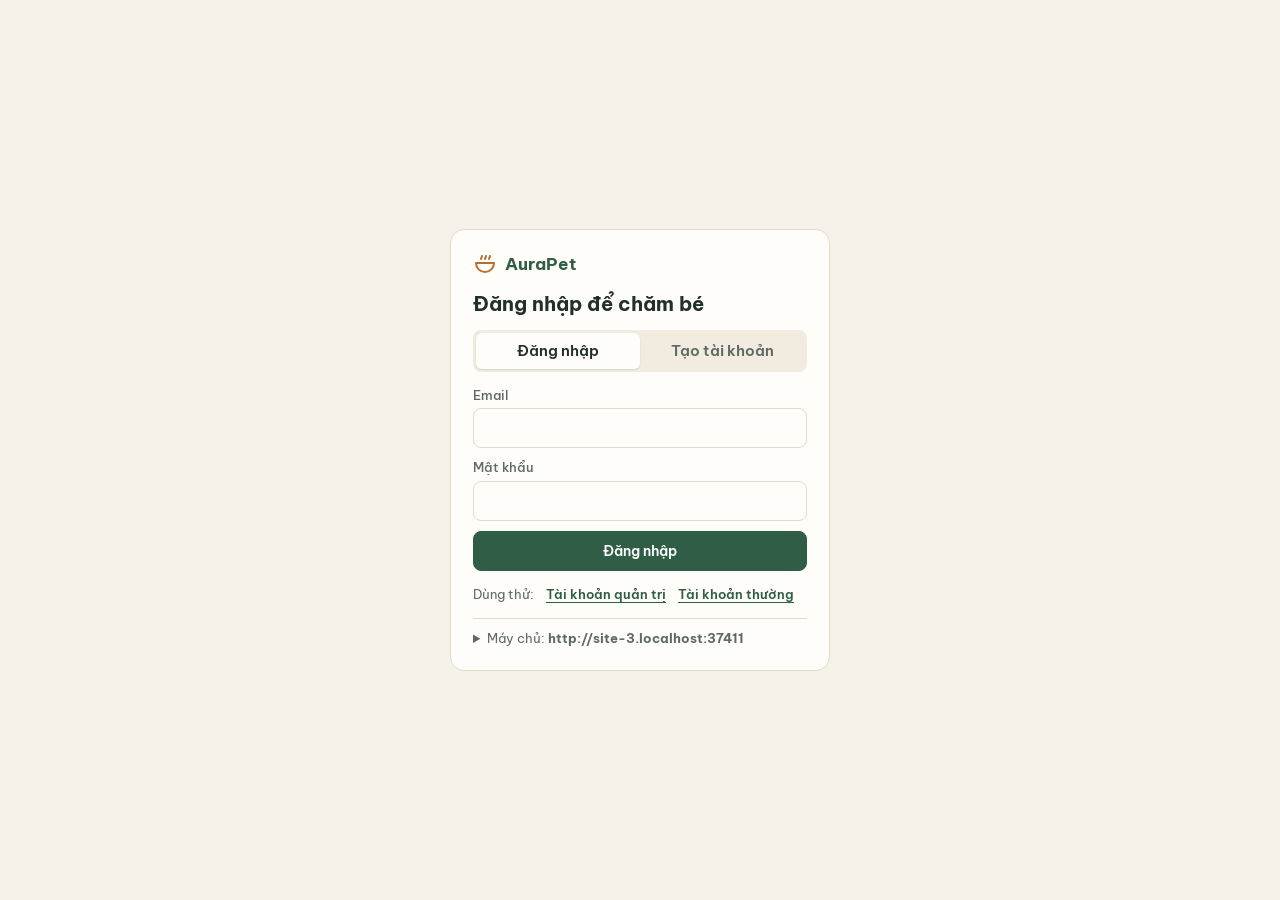
==== commit 6d2b5627: "feat: AuraPet 2.0 - MQTT device service, live camera and YOLOv8 cat detection - Backend: replace Sys" ====
--- a/backend/src/main/resources/static/index.html
+++ b/backend/src/main/resources/static/index.html
@@ -1,5014 +1,372 @@
-<!DOCTYPE html>
+<!doctype html>
 <html lang="vi">
 <head>
-    <meta charset="UTF-8">
-    <meta name="viewport" content="width=device-width, initial-scale=1.0">
-    <title>Smart Pet Care - Chăm Sóc Thú Cưng Thông Minh</title>
-    <link rel="preconnect" href="https://fonts.googleapis.com">
-    <link rel="preconnect" href="https://fonts.gstatic.com" crossorigin>
-    <link href="https://fonts.googleapis.com/css2?family=Quicksand:wght@500;600;700&family=Nunito:wght@400;600;700;800;900&family=Caveat:wght@600;700&display=swap" rel="stylesheet">
-    <link rel="stylesheet" href="https://cdnjs.cloudflare.com/ajax/libs/font-awesome/6.4.0/css/all.min.css">
-    <script src="https://cdn.jsdelivr.net/npm/chart.js"></script>
-    <style>
-        :root {
-            --primary-pink: #ff7a9e;
-            --primary-pink-hover: #ff6088;
-            --pink-soft: #ffe4ec;
-            --cyan-accent: #38bdf8;
-            --border-pink: #ff7a9e;
-        }
-
-        /* GIAO DIỆN SÁNG (MẶC ĐỊNH) */
-        body.theme-light {
-            --bg-main: #f8fafc;
-            --card-bg: #ffffff;
-            --card-bg-sec: #ffffff;
-            --sidebar-bg: #ffffff;
-            --sidebar-border: #e2e8f0;
-            --text-main: #1e293b;
-            --text-muted: #64748b;
-            --card-border: #e2e8f0;
-            --input-bg: #f8fafc;
-            --input-border: #cbd5e1;
-            --watermark-color: rgba(0, 0, 0, 0.04);
-            --shadow-main: 0 10px 30px rgba(0, 0, 0, 0.06);
-            --login-left-bg: #2b2b30;
-            --card-frame-bg: rgba(255, 255, 255, 0.95);
-            --btn-actuator-bg: #f1f5f9;
-            --btn-actuator-border: #cbd5e1;
-            --btn-actuator-text: #475569;
-        }
-
-        /* GIAO DIỆN TỐI (KHI CHUYỂN ĐỔI) */
-        body.theme-dark {
-            --bg-main: #141416;
-            --card-bg: #222226;
-            --card-bg-sec: #1a1a1d;
-            --sidebar-bg: #1c1c1f;
-            --sidebar-border: #2a2a30;
-            --text-main: #ffffff;
-            --text-muted: #9e9ea7;
-            --card-border: #2e2e34;
-            --input-bg: #141416;
-            --input-border: #3f3f46;
-            --watermark-color: rgba(255, 255, 255, 0.035);
-            --shadow-main: 0 12px 36px rgba(0, 0, 0, 0.4);
-            --login-left-bg: #2e2e33;
-            --card-frame-bg: rgba(20, 20, 22, 0.6);
-            --btn-actuator-bg: #1a1a1d;
-            --btn-actuator-border: #383840;
-            --btn-actuator-text: #a1a1aa;
-        }
-
-        * {
-            box-sizing: border-box;
-            margin: 0;
-            padding: 0;
-            font-family: 'Nunito', sans-serif;
-            -webkit-font-smoothing: antialiased;
-        }
-
-        body {
-            background-color: var(--bg-main);
-            color: var(--text-main);
-            min-height: 100vh;
-            overflow-x: hidden;
-            position: relative;
-            transition: background-color 0.3s ease, color 0.3s ease;
-        }
-
-        /* Top Controls: Gear & Theme Toggle */
-        .top-left-controls {
-            position: fixed;
-            top: 24px;
-            left: 24px;
-            display: flex;
-            gap: 12px;
-            z-index: 100;
-        }
-
-        .btn-top-circle {
-            width: 44px;
-            height: 44px;
-            background: var(--card-bg);
-            border: 1px solid var(--card-border);
-            border-radius: 50%;
-            color: var(--text-main);
-            font-size: 18px;
-            display: flex;
-            align-items: center;
-            justify-content: center;
-            cursor: pointer;
-            transition: all 0.25s ease;
-            box-shadow: 0 4px 12px rgba(0,0,0,0.08);
-        }
-
-        .btn-top-circle:hover {
-            color: var(--primary-pink);
-            transform: scale(1.08);
-            border-color: var(--primary-pink);
-        }
-
-        /* Settings Popup Modal */
-        .settings-popup {
-            position: fixed;
-            top: 76px;
-            left: 24px;
-            background: var(--card-bg);
-            border: 1px solid var(--card-border);
-            border-radius: 18px;
-            padding: 16px 20px;
-            z-index: 100;
-            box-shadow: var(--shadow-main);
-            display: none;
-            flex-direction: column;
-            gap: 12px;
-            width: 200px;
-            animation: fadeIn 0.2s ease;
-        }
-
-        .settings-popup.show {
-            display: flex;
-        }
-
-        .settings-popup h5 {
-            font-size: 12px;
-            color: var(--text-muted);
-            font-weight: 700;
-            text-transform: uppercase;
-            letter-spacing: 0.5px;
-        }
-
-        .theme-palette {
-            display: flex;
-            gap: 8px;
-            align-items: center;
-        }
-
-        .color-dot {
-            width: 22px;
-            height: 22px;
-            border-radius: 50%;
-            cursor: pointer;
-            transition: transform 0.2s;
-        }
-
-        .color-dot:hover {
-            transform: scale(1.2);
-        }
-
-        .dot-pink { background-color: #ff7a9e; }
-        .dot-yellow { background-color: #fbbf24; }
-        .dot-cyan { background-color: #38bdf8; }
-        .dot-green { background-color: #4ade80; }
-        .dot-purple { background-color: #a855f7; }
-
-        .popup-row {
-            display: flex;
-            gap: 10px;
-            align-items: center;
-            margin-top: 4px;
-        }
-
-        .popup-icon-btn {
-            background: var(--input-bg);
-            border: 1px solid var(--input-border);
-            color: var(--text-main);
-            width: 36px;
-            height: 36px;
-            border-radius: 8px;
-            cursor: pointer;
-            display: flex;
-            align-items: center;
-            justify-content: center;
-            font-size: 14px;
-            transition: all 0.2s;
-        }
-
-        .popup-icon-btn:hover {
-            color: var(--primary-pink);
-            border-color: var(--primary-pink);
-        }
-
-        /* Right Floating Vertical Navigation Bar */
-        .right-sidebar {
-            position: fixed;
-            right: 24px;
-            top: 50%;
-            transform: translateY(-50%);
-            background: var(--sidebar-bg);
-            border-radius: 40px;
-            padding: 16px 12px;
-            display: flex;
-            flex-direction: column;
-            gap: 16px;
-            box-shadow: var(--shadow-main);
-            z-index: 90;
-            border: 1px solid var(--sidebar-border);
-            transition: background-color 0.3s, border-color 0.3s;
-        }
-
-        .nav-item {
-            width: 44px;
-            height: 44px;
-            border-radius: 50%;
-            background: transparent;
-            border: none;
-            color: var(--text-muted);
-            font-size: 18px;
-            display: flex;
-            align-items: center;
-            justify-content: center;
-            cursor: pointer;
-            transition: all 0.25s ease;
-        }
-
-        .nav-item:hover {
-            color: var(--primary-pink);
-            background: var(--pink-soft);
-        }
-
-        .nav-item.active {
-            background: var(--primary-pink);
-            color: #ffffff;
-            box-shadow: 0 4px 15px rgba(255, 122, 158, 0.4);
-        }
-
-        /* Screens Layout */
-        .screen-view {
-            display: none;
-            min-height: 100vh;
-            width: 100%;
-            padding-right: 90px;
-            animation: fadeIn 0.3s ease;
-        }
-
-        .screen-view.active {
-            display: flex;
-        }
-
-        @keyframes fadeIn {
-            from { opacity: 0; transform: translateY(6px); }
-            to { opacity: 1; transform: translateY(0); }
-        }
-
-        /* ========================================================
-           SCREEN 1: LOGIN (Hình 14)
-           ======================================================== */
-        #screen-login {
-            display: none;
-            align-items: center;
-            justify-content: center;
-            padding-right: 0;
-            min-height: 100vh;
-        }
-
-        #screen-login.active {
-            display: flex;
-        }
-
-        .login-card {
-            width: 860px;
-            max-width: 90%;
-            height: 480px;
-            border-radius: 24px;
-            overflow: hidden;
-            display: flex;
-            box-shadow: var(--shadow-main);
-            border: 1px solid var(--card-border);
-        }
-
-        .login-left {
-            flex: 1;
-            background: var(--login-left-bg);
-            display: flex;
-            flex-direction: column;
-            justify-content: space-between;
-            padding: 36px 36px 0 36px;
-            position: relative;
-            overflow: hidden;
-        }
-
-        .login-logo {
-            display: flex;
-            align-items: center;
-            gap: 12px;
-        }
-
-        .login-logo-icon {
-            width: 38px;
-            height: 38px;
-            border-radius: 50%;
-            background: var(--primary-pink);
-            color: white;
-            display: flex;
-            align-items: center;
-            justify-content: center;
-            font-size: 16px;
-        }
-
-        .login-logo span {
-            color: var(--primary-pink);
-            font-size: 20px;
-            font-weight: 800;
-            letter-spacing: 0.5px;
-            font-family: 'Quicksand', sans-serif;
-            text-transform: uppercase;
-        }
-
-        .login-cat-wrapper {
-            margin-top: auto;
-            position: relative;
-            height: 320px;
-            display: flex;
-            align-items: flex-end;
-            justify-content: center;
-        }
-
-        .login-cat-img {
-            max-width: 95%;
-            max-height: 100%;
-            object-fit: contain;
-            filter: drop-shadow(0 10px 20px rgba(0,0,0,0.3));
-        }
-
-        .login-right {
-            flex: 1.25;
-            background: var(--primary-pink);
-            padding: 60px 48px;
-            display: flex;
-            flex-direction: column;
-            justify-content: center;
-            color: #2b2b2b;
-        }
-
-        .login-right h2 {
-            font-size: 26px;
-            font-weight: 800;
-            line-height: 1.4;
-            margin-bottom: 32px;
-            color: #1f1f23;
-            font-family: 'Quicksand', sans-serif;
-        }
-
-        .login-form-group {
-            display: flex;
-            align-items: center;
-            margin-bottom: 18px;
-            gap: 16px;
-        }
-
-        .login-form-group label {
-            width: 90px;
-            font-size: 15px;
-            font-weight: 800;
-            color: #262626;
-            text-align: right;
-        }
-
-        .login-form-group input {
-            flex: 1;
-            padding: 12px 18px;
-            border-radius: 8px;
-            border: none;
-            outline: none;
-            background: #ffffff;
-            font-size: 14px;
-            color: #1f1f23;
-            font-weight: 600;
-            box-shadow: inset 0 2px 4px rgba(0,0,0,0.06);
-        }
-
-        .login-btn-container {
-            margin-top: 14px;
-            display: flex;
-            justify-content: center;
-        }
-
-        .btn-login-submit {
-            background: #2b2b30;
-            color: white;
-            border: none;
-            padding: 12px 42px;
-            border-radius: 999px;
-            font-size: 15px;
-            font-weight: 800;
-            cursor: pointer;
-            display: flex;
-            align-items: center;
-            gap: 10px;
-            transition: all 0.2s;
-            box-shadow: 0 6px 15px rgba(0,0,0,0.25);
-        }
-
-        .btn-login-submit:hover {
-            background: #111113;
-            transform: translateY(-2px);
-        }
-
-        /* ========================================================
-           SCREEN 2: HOME (Hình 15)
-           ======================================================== */
-        #screen-home {
-            align-items: center;
-            justify-content: center;
-            padding: 40px;
-        }
-
-        .home-container {
-            display: flex;
-            align-items: center;
-            justify-content: center;
-            max-width: 1080px;
-            width: 100%;
-            margin: 0 auto;
-            gap: 60px;
-        }
-
-        @media (max-width: 860px) {
-            .home-container {
-                flex-direction: column;
-                gap: 30px;
-                text-align: center;
-            }
-        }
-
-        .home-left-illustration {
-            display: flex;
-            flex-direction: column;
-            align-items: center;
-            position: relative;
-        }
-
-        .pet-mascot-img {
-            max-width: 360px;
-            width: 100%;
-            filter: drop-shadow(0 15px 30px rgba(0,0,0,0.15));
-        }
-
-        .pet-home-title {
-            font-family: 'Nunito', sans-serif;
-            font-size: 34px;
-            font-weight: 900;
-            color: #4da6ff;
-            letter-spacing: 2px;
-            margin-top: -6px;
-            text-transform: uppercase;
-            white-space: nowrap;
-        }
-
-        .pet-home-title span {
-            color: #ffa500;
-        }
-
-        .home-right-content {
-            flex: 1;
-            max-width: 520px;
-        }
-
-        .home-right-content h1 {
-            font-size: 34px;
-            font-weight: 800;
-            color: var(--primary-pink);
-            margin-bottom: 22px;
-            font-family: 'Quicksand', sans-serif;
-        }
-
-        .home-quote {
-            font-size: 16px;
-            line-height: 1.7;
-            color: var(--text-main);
-            font-weight: 500;
-            margin-bottom: 18px;
-            font-style: italic;
-        }
-
-        .home-author {
-            font-size: 22px;
-            color: var(--primary-pink);
-            font-style: italic;
-            font-weight: 700;
-            font-family: 'Caveat', cursive;
-        }
-
-        /* ========================================================
-           SCREEN 3: LIST PET (Hình 16)
-           ======================================================== */
-        #screen-list-pet {
-            flex-direction: column;
-            align-items: center;
-            padding: 40px 60px 40px 40px;
-        }
-
-        .header-title-box {
-            position: relative;
-            display: flex;
-            align-items: center;
-            justify-content: center;
-            margin-bottom: 30px;
-            width: 100%;
-        }
-
-        .watermark-text {
-            position: absolute;
-            font-size: 78px;
-            font-weight: 900;
-            color: var(--watermark-color);
-            letter-spacing: 12px;
-            pointer-events: none;
-            text-transform: uppercase;
-            user-select: none;
-            white-space: nowrap;
-        }
-
-        .page-main-heading {
-            font-size: 36px;
-            font-weight: 900;
-            color: var(--text-main);
-            position: relative;
-            z-index: 2;
-            letter-spacing: 1px;
-            font-family: 'Quicksand', sans-serif;
-        }
-
-        .page-main-heading span {
-            color: var(--primary-pink);
-        }
-
-        .list-pet-frame {
-            border: 2px solid var(--border-pink);
-            border-radius: 24px;
-            width: 100%;
-            max-width: 980px;
-            min-height: 480px;
-            padding: 40px;
-            display: flex;
-            flex-direction: row;
-            flex-wrap: wrap;
-            gap: 30px;
-            position: relative;
-            background: var(--card-frame-bg);
-            align-items: flex-start;
-            box-shadow: var(--shadow-main);
-        }
-
-        .pet-item-card {
-            width: 250px;
-            background: linear-gradient(145deg, #ffa8c0, #ff8fad);
-            border-radius: 36px 36px 40px 36px;
-            padding: 24px 20px 20px 20px;
-            color: #262626;
-            display: flex;
-            flex-direction: column;
-            align-items: center;
-            box-shadow: 0 10px 25px rgba(255, 122, 158, 0.25);
-            position: relative;
-            cursor: pointer;
-            transition: transform 0.25s, box-shadow 0.25s;
-        }
-
-        .pet-item-card:hover {
-            transform: translateY(-6px);
-            box-shadow: 0 16px 36px rgba(255, 122, 158, 0.4);
-        }
-
-        .pet-avatar-circle {
-            width: 110px;
-            height: 110px;
-            border-radius: 50%;
-            overflow: hidden;
-            border: 4px solid var(--primary-pink);
-            margin-bottom: 14px;
-            background: #ffffff;
-        }
-
-        .pet-avatar-circle img {
-            width: 100%;
-            height: 100%;
-            object-fit: cover;
-        }
-
-        .pet-card-name {
-            font-size: 20px;
-            font-weight: 800;
-            color: #1a1a1a;
-            margin-bottom: 12px;
-            font-family: 'Quicksand', sans-serif;
-        }
-
-        .pet-card-details {
-            width: 100%;
-            font-size: 13px;
-            font-weight: 700;
-            color: #383838;
-            line-height: 1.6;
-            padding-left: 10px;
-        }
-
-        .pet-paw-link {
-            position: absolute;
-            bottom: -16px;
-            right: 18px;
-            width: 44px;
-            height: 44px;
-            background: #ffffff;
-            border-radius: 50%;
-            border: 3px solid var(--primary-pink);
-            display: flex;
-            align-items: center;
-            justify-content: center;
-            color: var(--primary-pink);
-            font-size: 18px;
-            box-shadow: 0 4px 10px rgba(0,0,0,0.2);
-            transition: transform 0.2s;
-        }
-
-        .pet-paw-link:hover {
-            transform: scale(1.15);
-        }
-
-        .btn-add-pet-card {
-            width: 250px;
-            height: 290px;
-            border: 2px dashed #cbd5e1;
-            border-radius: 36px;
-            display: flex;
-            flex-direction: column;
-            align-items: center;
-            justify-content: center;
-            color: var(--text-muted);
-            cursor: pointer;
-            transition: all 0.2s;
-            background: var(--input-bg);
-        }
-
-        .btn-add-pet-card:hover {
-            border-color: var(--primary-pink);
-            color: var(--primary-pink);
-            background: var(--pink-soft);
-        }
-
-        .btn-add-pet-card i {
-            font-size: 32px;
-            margin-bottom: 10px;
-        }
-
-        /* ========================================================
-           SCREEN 4: DETAILS PET (Hình 17)
-           ======================================================== */
-        #screen-details-pet {
-            flex-direction: column;
-            padding: 30px 50px 40px 30px;
-            align-items: center;
-        }
-
-        .details-grid {
-            display: grid;
-            grid-template-columns: 360px 1fr;
-            gap: 28px;
-            width: 100%;
-            max-width: 1100px;
-        }
-
-        @media (max-width: 900px) {
-            .details-grid {
-                grid-template-columns: 1fr;
-            }
-        }
-
-        .details-left-col {
-            display: flex;
-            flex-direction: column;
-            gap: 20px;
-        }
-
-        .pet-profile-header {
-            display: flex;
-            flex-direction: column;
-            align-items: center;
-            margin-bottom: 10px;
-        }
-
-        .pet-profile-avatar {
-            width: 130px;
-            height: 130px;
-            border-radius: 40px 40px 20px 20px;
-            overflow: hidden;
-            border: 3px solid var(--primary-pink);
-            background: var(--card-bg-sec);
-            box-shadow: var(--shadow-main);
-        }
-
-        .pet-profile-avatar img {
-            width: 100%;
-            height: 100%;
-            object-fit: cover;
-        }
-
-        .pet-profile-name-row {
-            display: inline-flex;
-            align-items: center;
-            gap: 12px;
-            margin-top: 10px;
-        }
-
-        .pet-profile-name {
-            font-size: 24px;
-            font-weight: 800;
-            color: var(--text-main);
-            font-family: 'Quicksand', sans-serif;
-        }
-
-        .btn-edit-pet-icon {
-            display: inline-flex;
-            align-items: center;
-            gap: 6px;
-            padding: 5px 14px;
-            background: var(--pink-soft);
-            color: var(--primary-pink);
-            border: 1.5px solid var(--primary-pink);
-            border-radius: 999px;
-            cursor: pointer;
-            font-size: 13px;
-            font-weight: 700;
-            font-family: 'Quicksand', sans-serif;
-            transition: all 0.2s ease;
-        }
-
-        .btn-edit-pet-icon:hover {
-            background: var(--primary-pink);
-            color: #ffffff;
-            transform: translateY(-2px);
-            box-shadow: 0 4px 12px rgba(255, 122, 158, 0.35);
-        }
-
-        .btn-delete-pet-icon {
-            display: inline-flex;
-            align-items: center;
-            gap: 6px;
-            padding: 5px 14px;
-            background: rgba(239, 68, 68, 0.1);
-            color: #ef4444;
-            border: 1.5px solid #ef4444;
-            border-radius: 999px;
-            cursor: pointer;
-            font-size: 13px;
-            font-weight: 700;
-            font-family: 'Quicksand', sans-serif;
-            transition: all 0.2s ease;
-        }
-
-        .btn-delete-pet-icon:hover {
-            background: #ef4444;
-            color: #ffffff;
-            transform: translateY(-2px);
-            box-shadow: 0 4px 12px rgba(239, 68, 68, 0.35);
-        }
-
-        .pet-card-delete-btn {
-            position: absolute;
-            top: 12px;
-            right: 12px;
-            width: 32px;
-            height: 32px;
-            border-radius: 50%;
-            border: 1.5px solid rgba(239, 68, 68, 0.3);
-            background: #ffffff;
-            color: #ef4444;
-            font-size: 13px;
-            cursor: pointer;
-            display: flex;
-            align-items: center;
-            justify-content: center;
-            transition: all 0.2s ease;
-            box-shadow: 0 2px 8px rgba(0,0,0,0.1);
-            z-index: 5;
-        }
-
-        .pet-card-delete-btn:hover {
-            background: #ef4444;
-            color: #ffffff;
-            border-color: #ef4444;
-            transform: scale(1.15);
-            box-shadow: 0 4px 12px rgba(239, 68, 68, 0.4);
-        }
-
-
-        .pill-badge-header {
-            background: var(--primary-pink);
-            color: white;
-            padding: 5px 22px;
-            border-radius: 999px;
-            font-size: 13px;
-            font-weight: 800;
-            display: inline-block;
-            margin-bottom: 12px;
-            letter-spacing: 0.5px;
-        }
-
-        .details-card-box {
-            background: var(--card-bg);
-            border: 1px solid var(--card-border);
-            border-radius: 18px;
-            padding: 20px;
-            box-shadow: var(--shadow-main);
-        }
-
-        .info-list-text {
-            font-size: 13px;
-            color: var(--text-main);
-            line-height: 1.9;
-            font-weight: 600;
-        }
-
-        .time-eat-group {
-            display: flex;
-            flex-direction: column;
-            gap: 10px;
-            margin-bottom: 16px;
-        }
-
-        .time-eat-row {
-            display: flex;
-            justify-content: space-between;
-            align-items: center;
-            font-size: 13px;
-            font-weight: 700;
-            color: var(--text-main);
-        }
-
-        .time-eat-input {
-            width: 110px;
-            padding: 6px 10px;
-            background: var(--input-bg);
-            border: 1px solid var(--input-border);
-            border-radius: 8px;
-            color: var(--text-main);
-            font-size: 13px;
-            font-weight: 700;
-            text-align: center;
-            outline: none;
-        }
-
-        .time-btn-row {
-            display: flex;
-            gap: 10px;
-        }
-
-        .btn-time-save {
-            flex: 1;
-            background: var(--primary-pink);
-            color: white;
-            border: none;
-            padding: 9px 12px;
-            border-radius: 8px;
-            font-size: 12px;
-            font-weight: 800;
-            cursor: pointer;
-            letter-spacing: 0.5px;
-            transition: all 0.2s;
-        }
-
-        .btn-time-save:hover {
-            background: var(--primary-pink-hover);
-        }
-
-        .btn-time-delete {
-            flex: 1;
-            background: var(--input-bg);
-            color: var(--text-muted);
-            border: 1px solid var(--input-border);
-            padding: 9px 12px;
-            border-radius: 8px;
-            font-size: 12px;
-            font-weight: 800;
-            cursor: pointer;
-            letter-spacing: 0.5px;
-            transition: all 0.2s;
-        }
-
-        .btn-time-delete:hover {
-            color: var(--text-main);
-        }
-
-        .details-right-col {
-            display: flex;
-            flex-direction: column;
-            gap: 20px;
-        }
-
-        .synthetic-list-text {
-            font-size: 13px;
-            color: var(--text-main);
-            line-height: 1.8;
-            font-weight: 600;
-        }
-
-        .chart-box-container {
-            background: var(--card-bg);
-            border: 1px solid var(--card-border);
-            border-radius: 18px;
-            padding: 20px;
-            height: 190px;
-            display: flex;
-            flex-direction: column;
-            box-shadow: var(--shadow-main);
-        }
-
-        /* ========================================================
-           SCREEN 5: SYSTEM MANAGEMENT (Hình 18)
-           ======================================================== */
-        #screen-system {
-            flex-direction: column;
-            align-items: center;
-            padding: 30px 50px 40px 30px;
-        }
-
-        .system-cards-grid {
-            display: grid;
-            grid-template-columns: repeat(auto-fit, minmax(320px, 1fr));
-            gap: 28px;
-            width: 100%;
-            max-width: 1180px;
-            margin-top: 10px;
-        }
-
-        .system-module-card {
-            background: var(--card-bg);
-            border: 1px solid var(--card-border);
-            border-radius: 24px;
-            padding: 36px 30px 28px 30px;
-            display: flex;
-            flex-direction: column;
-            justify-content: space-between;
-            min-height: 380px;
-            box-shadow: var(--shadow-main);
-            position: relative;
-        }
-
-        .module-body-row {
-            display: flex;
-            gap: 28px;
-            align-items: center;
-        }
-
-        .module-illustration {
-            width: 130px;
-            height: 150px;
-            display: flex;
-            align-items: center;
-            justify-content: center;
-            flex-shrink: 0;
-        }
-
-        .module-content-col {
-            flex: 1;
-        }
-
-        .module-heading-pink {
-            font-size: 20px;
-            font-weight: 800;
-            color: var(--primary-pink);
-            margin-bottom: 12px;
-            font-family: 'Quicksand', sans-serif;
-        }
-
-        .telemetry-status-list {
-            font-size: 14px;
-            color: var(--text-main);
-            line-height: 1.8;
-            font-weight: 700;
-        }
-
-        .telemetry-status-list span.val-off {
-            color: var(--text-muted);
-        }
-
-        .telemetry-status-list span.val-on {
-            color: #10b981;
-        }
-
-        .telemetry-status-list span.val-alert {
-            color: #ef4444;
-        }
-
-        .calories-input-box {
-            margin-top: 14px;
-        }
-
-        .calories-input-box label {
-            display: block;
-            font-size: 13px;
-            font-weight: 700;
-            color: var(--text-main);
-            margin-bottom: 6px;
-        }
-
-        .cal-input-group {
-            display: flex;
-            gap: 10px;
-            align-items: center;
-        }
-
-        .cal-input-group input {
-            width: 110px;
-            padding: 8px 12px;
-            background: var(--input-bg);
-            border: 1px solid var(--input-border);
-            border-radius: 8px;
-            color: var(--text-main);
-            font-weight: 700;
-            font-size: 14px;
-            outline: none;
-        }
-
-        .cal-btn-save {
-            width: 36px;
-            height: 36px;
-            background: var(--primary-pink);
-            border: none;
-            border-radius: 50%;
-            color: white;
-            font-size: 14px;
-            cursor: pointer;
-            display: flex;
-            align-items: center;
-            justify-content: center;
-            transition: transform 0.2s;
-        }
-
-        .cal-btn-save:hover {
-            transform: scale(1.1);
-        }
-
-        .module-actuators-bar {
-            display: flex;
-            justify-content: center;
-            gap: 20px;
-            margin-top: 24px;
-            padding-top: 16px;
-            border-top: 1px solid var(--card-border);
-        }
-
-        .btn-round-actuator {
-            width: 48px;
-            height: 48px;
-            border-radius: 50%;
-            background: var(--btn-actuator-bg);
-            border: 2px solid var(--btn-actuator-border);
-            color: var(--btn-actuator-text);
-            font-size: 18px;
-            display: flex;
-            align-items: center;
-            justify-content: center;
-            cursor: pointer;
-            transition: all 0.25s ease;
-        }
-
-        .btn-round-actuator:hover {
-            border-color: var(--primary-pink);
-            color: var(--primary-pink);
-            transform: scale(1.08);
-        }
-
-        .btn-round-actuator.active {
-            background: var(--primary-pink);
-            border-color: var(--primary-pink);
-            color: white;
-            box-shadow: 0 4px 15px rgba(255, 122, 158, 0.4);
-        }
-
-        /* Floating Toast */
-        .toast-msg {
-            position: fixed;
-            bottom: 24px;
-            left: 24px;
-            background: var(--card-bg);
-            border: 1px solid var(--card-border);
-            color: var(--text-main);
-            padding: 12px 20px;
-            border-radius: 12px;
-            font-size: 14px;
-            font-weight: 700;
-            display: flex;
-            align-items: center;
-            gap: 10px;
-            box-shadow: var(--shadow-main);
-            transform: translateY(80px);
-            opacity: 0;
-            transition: all 0.3s ease;
-            z-index: 999;
-        }
-
-        .toast-msg.show {
-            transform: translateY(0);
-            opacity: 1;
-        }
-
-        /* ========================================================
-           MODAL OVERLAY & EDIT PET MODAL
-           ======================================================== */
-        .modal-overlay {
-            position: fixed;
-            top: 0;
-            left: 0;
-            width: 100vw;
-            height: 100vh;
-            background: rgba(0, 0, 0, 0.6);
-            backdrop-filter: blur(5px);
-            display: none;
-            align-items: center;
-            justify-content: center;
-            z-index: 10000;
-            opacity: 0;
-            transition: opacity 0.25s ease;
-        }
-
-        .modal-overlay.show {
-            display: flex;
-            opacity: 1;
-        }
-
-        .modal-card {
-            background: var(--card-bg);
-            border: 1px solid var(--card-border);
-            border-radius: 28px;
-            width: 90%;
-            max-width: 580px;
-            max-height: 90vh;
-            overflow-y: auto;
-            padding: 28px 30px;
-            box-shadow: 0 25px 60px rgba(0,0,0,0.35);
-            position: relative;
-            animation: modalSlideUp 0.3s cubic-bezier(0.16, 1, 0.3, 1);
-        }
-
-        @keyframes modalSlideUp {
-            from { transform: translateY(30px) scale(0.96); opacity: 0; }
-            to { transform: translateY(0) scale(1); opacity: 1; }
-        }
-
-        .modal-header {
-            display: flex;
-            justify-content: space-between;
-            align-items: center;
-            margin-bottom: 20px;
-            padding-bottom: 12px;
-            border-bottom: 2px dashed var(--card-border);
-        }
-
-        .modal-header h3 {
-            font-size: 19px;
-            font-weight: 800;
-            color: var(--text-main);
-            display: flex;
-            align-items: center;
-            gap: 10px;
-        }
-
-        .modal-header h3 i {
-            color: var(--primary-pink);
-        }
-
-        .modal-close-btn {
-            width: 34px;
-            height: 34px;
-            border-radius: 50%;
-            border: none;
-            background: var(--input-bg);
-            color: var(--text-muted);
-            font-size: 15px;
-            cursor: pointer;
-            display: flex;
-            align-items: center;
-            justify-content: center;
-            transition: all 0.2s;
-        }
-
-        .modal-close-btn:hover {
-            background: #ef4444;
-            color: #ffffff;
-            transform: rotate(90deg);
-        }
-
-        .modal-form-grid {
-            display: grid;
-            grid-template-columns: 1fr 1fr;
-            gap: 14px;
-        }
-
-        .modal-form-full {
-            grid-column: span 2;
-        }
-
-        .modal-form-group {
-            display: flex;
-            flex-direction: column;
-            gap: 5px;
-        }
-
-        .modal-form-group label {
-            font-size: 11px;
-            font-weight: 800;
-            color: var(--text-muted);
-            text-transform: uppercase;
-            letter-spacing: 0.5px;
-        }
-
-        .modal-form-group input,
-        .modal-form-group select {
-            background: var(--input-bg);
-            border: 1px solid var(--card-border);
-            border-radius: 12px;
-            padding: 9px 12px;
-            font-size: 13px;
-            color: var(--text-main);
-            outline: none;
-            font-family: inherit;
-            font-weight: 600;
-            transition: border-color 0.2s, box-shadow 0.2s;
-        }
-
-        .modal-form-group input:focus,
-        .modal-form-group select:focus {
-            border-color: var(--primary-pink);
-            box-shadow: 0 0 0 3px rgba(255, 122, 158, 0.2);
-        }
-
-        .avatar-upload-box {
-            display: flex;
-            align-items: center;
-            gap: 16px;
-            padding: 12px 16px;
-            background: var(--input-bg);
-            border: 1.5px dashed var(--card-border);
-            border-radius: 16px;
-            transition: all 0.2s;
-        }
-
-        .avatar-upload-box:hover {
-            border-color: var(--primary-pink);
-            background: var(--card-bg-sec);
-        }
-
-        .avatar-upload-box.dragover {
-            border-color: var(--primary-pink);
-            background: var(--pink-soft);
-            box-shadow: 0 0 0 4px rgba(255, 122, 158, 0.25);
-            transform: scale(1.02);
-        }
-
-        .avatar-preview-container {
-            width: 62px;
-            height: 62px;
-            border-radius: 16px;
-            overflow: hidden;
-            border: 2.5px solid var(--primary-pink);
-            flex-shrink: 0;
-            background: var(--card-bg-sec);
-            box-shadow: 0 4px 10px rgba(0,0,0,0.12);
-        }
-
-        .avatar-preview-container img {
-            width: 100%;
-            height: 100%;
-            object-fit: cover;
-        }
-
-        .avatar-upload-actions {
-            display: flex;
-            flex-direction: column;
-            gap: 6px;
-        }
-
-        .btn-choose-file {
-            display: inline-flex;
-            align-items: center;
-            gap: 8px;
-            padding: 7px 16px;
-            background: var(--primary-pink);
-            color: #ffffff;
-            font-size: 13px;
-            font-weight: 700;
-            border-radius: 999px;
-            cursor: pointer;
-            width: fit-content;
-            transition: all 0.2s ease;
-            box-shadow: 0 4px 12px rgba(255, 122, 158, 0.3);
-            user-select: none;
-        }
-
-        .btn-choose-file:hover {
-            background: var(--primary-pink-hover);
-            transform: translateY(-2px);
-            box-shadow: 0 6px 16px rgba(255, 122, 158, 0.45);
-        }
-
-        .avatar-upload-hint {
-            font-size: 12px;
-            color: var(--text-muted);
-            font-weight: 600;
-        }
-
-        .user-profile-name-row {
-            display: inline-flex;
-            align-items: center;
-            justify-content: center;
-            gap: 10px;
-            margin-top: 10px;
-            flex-wrap: wrap;
-        }
-
-        .ai-gemini-badge {
-            background: linear-gradient(135deg, rgba(56, 189, 248, 0.15), rgba(244, 63, 94, 0.15));
-            border: 1px solid rgba(56, 189, 248, 0.35);
-            color: #38bdf8;
-            padding: 3px 10px;
-            border-radius: 999px;
-            font-size: 11px;
-            font-weight: 800;
-            display: inline-flex;
-            align-items: center;
-            gap: 5px;
-            cursor: pointer;
-            transition: all 0.2s;
-        }
-
-        .ai-gemini-badge:hover {
-            transform: scale(1.05);
-            background: linear-gradient(135deg, rgba(56, 189, 248, 0.3), rgba(244, 63, 94, 0.3));
-        }
-
-        .ai-gemini-badge.active {
-            border-color: #10b981;
-            color: #10b981;
-            background: rgba(16, 185, 129, 0.15);
-        }
-
-
-        .modal-actions {
-            display: flex;
-            justify-content: flex-end;
-            gap: 12px;
-            margin-top: 22px;
-            padding-top: 14px;
-            border-top: 1px solid var(--card-border);
-        }
-
-        .btn-modal-cancel {
-            padding: 9px 20px;
-            border-radius: 999px;
-            border: 1px solid var(--card-border);
-            background: transparent;
-            color: var(--text-muted);
-            font-weight: 700;
-            font-size: 13px;
-            cursor: pointer;
-            transition: all 0.2s;
-        }
-
-        .btn-modal-cancel:hover {
-            background: var(--input-bg);
-            color: var(--text-main);
-        }
-
-        .btn-modal-save {
-            padding: 9px 22px;
-            border-radius: 999px;
-            border: none;
-            background: var(--primary-pink);
-            color: white;
-            font-weight: 800;
-            font-size: 13px;
-            cursor: pointer;
-            box-shadow: 0 4px 15px rgba(255, 122, 158, 0.4);
-            transition: all 0.2s;
-        }
-
-        .btn-modal-save:hover {
-            background: var(--primary-pink-hover);
-            transform: translateY(-2px);
-            box-shadow: 0 6px 20px rgba(255, 122, 158, 0.5);
-        }
-
-        /* ========================================================
-           SCREEN 5: HỒ SƠ NGƯỜI DÙNG (PROFILE SCREEN)
-           ======================================================== */
-        #screen-profile {
-            flex-direction: column;
-            padding: 30px 50px 40px 30px;
-            align-items: center;
-        }
-
-        .profile-container {
-            display: grid;
-            grid-template-columns: 320px 1fr;
-            gap: 28px;
-            width: 100%;
-            max-width: 1050px;
-        }
-
-        @media (max-width: 900px) {
-            .profile-container {
-                grid-template-columns: 1fr;
-            }
-        }
-
-        .profile-card {
-            background: var(--card-bg);
-            border: 1px solid var(--card-border);
-            border-radius: 24px;
-            padding: 26px;
-            box-shadow: var(--shadow-main);
-            display: flex;
-            flex-direction: column;
-            gap: 18px;
-        }
-
-        .profile-user-badge {
-            display: flex;
-            flex-direction: column;
-            align-items: center;
-            text-align: center;
-            position: relative;
-        }
-
-        .profile-avatar-wrap {
-            position: relative;
-            width: 110px;
-            height: 110px;
-            border-radius: 50%;
-            border: 3.5px solid var(--primary-pink);
-            overflow: hidden;
-            margin-bottom: 12px;
-            background: var(--card-bg-sec);
-            box-shadow: 0 8px 20px rgba(255, 122, 158, 0.25);
-        }
-
-        .profile-avatar-wrap img {
-            width: 100%;
-            height: 100%;
-            object-fit: cover;
-        }
-
-        .profile-name {
-            font-size: 20px;
-            font-weight: 800;
-            color: var(--text-main);
-            font-family: 'Quicksand', sans-serif;
-        }
-
-        .profile-role-badge {
-            display: inline-block;
-            background: var(--pink-soft);
-            color: var(--primary-pink);
-            font-size: 11px;
-            font-weight: 800;
-            padding: 4px 14px;
-            border-radius: 999px;
-            margin-top: 6px;
-            letter-spacing: 0.5px;
-        }
-
-        .profile-quick-stats {
-            display: flex;
-            flex-direction: column;
-            gap: 12px;
-            padding-top: 16px;
-            border-top: 1px solid var(--card-border);
-            font-size: 13px;
-            font-weight: 600;
-            color: var(--text-muted);
-        }
-
-        .profile-stat-row {
-            display: flex;
-            justify-content: space-between;
-            align-items: center;
-        }
-
-        .profile-stat-row span:last-child {
-            font-weight: 700;
-            color: var(--text-main);
-        }
-
-        .profile-form-grid {
-            display: grid;
-            grid-template-columns: 1fr 1fr;
-            gap: 16px;
-        }
-
-        .profile-form-grid .full-span {
-            grid-column: span 2;
-        }
-
-        .profile-setting-toggle {
-            display: flex;
-            justify-content: space-between;
-            align-items: center;
-            padding: 12px 16px;
-            background: var(--input-bg);
-            border-radius: 12px;
-            font-size: 13px;
-            font-weight: 700;
-            color: var(--text-main);
-            border: 1px solid var(--card-border);
-            margin-bottom: 10px;
-        }
-
-        .profile-setting-toggle input[type="checkbox"] {
-            accent-color: var(--primary-pink);
-            width: 18px;
-            height: 18px;
-            cursor: pointer;
-        }
-
-        /* ========================================================
-           AI HEALTH CHATBOX ASSISTANT
-           ======================================================== */
-        .ai-chat-launcher {
-            position: fixed;
-            bottom: 24px;
-            right: 90px;
-            background: linear-gradient(135deg, #ff7a9e, #ff5080);
-            color: #ffffff;
-            padding: 10px 18px 10px 14px;
-            border-radius: 999px;
-            display: flex;
-            align-items: center;
-            gap: 12px;
-            cursor: pointer;
-            box-shadow: 0 10px 30px rgba(255, 122, 158, 0.45);
-            z-index: 1000;
-            transition: all 0.3s cubic-bezier(0.16, 1, 0.3, 1);
-            user-select: none;
-            border: 2px solid rgba(255, 255, 255, 0.35);
-        }
-
-        .ai-chat-launcher:hover {
-            transform: translateY(-4px) scale(1.03);
-            box-shadow: 0 16px 36px rgba(255, 122, 158, 0.6);
-        }
-
-        .ai-launcher-icon {
-            width: 36px;
-            height: 36px;
-            border-radius: 50%;
-            background: #ffffff;
-            color: var(--primary-pink);
-            display: flex;
-            align-items: center;
-            justify-content: center;
-            font-size: 17px;
-            box-shadow: 0 4px 10px rgba(0,0,0,0.15);
-            position: relative;
-        }
-
-        .ai-launcher-text {
-            display: flex;
-            flex-direction: column;
-            text-align: left;
-        }
-
-        .ai-launcher-text strong {
-            font-size: 13.5px;
-            font-weight: 800;
-            font-family: 'Quicksand', sans-serif;
-            line-height: 1.2;
-        }
-
-        .ai-launcher-text span {
-            font-size: 11px;
-            opacity: 0.92;
-            font-weight: 600;
-        }
-
-        .ai-pulse-dot {
-            width: 10px;
-            height: 10px;
-            background: #4ade80;
-            border-radius: 50%;
-            border: 2px solid #ffffff;
-            position: absolute;
-            top: 6px;
-            right: 8px;
-            animation: pulseGreen 2s infinite;
-        }
-
-        @keyframes pulseGreen {
-            0% { transform: scale(0.95); box-shadow: 0 0 0 0 rgba(74, 222, 128, 0.7); }
-            70% { transform: scale(1); box-shadow: 0 0 0 8px rgba(74, 222, 128, 0); }
-            100% { transform: scale(0.95); box-shadow: 0 0 0 0 rgba(74, 222, 128, 0); }
-        }
-
-        /* AI Chat Window */
-        .ai-chat-window {
-            position: fixed;
-            bottom: 84px;
-            right: 90px;
-            width: 420px;
-            height: 600px;
-            max-height: calc(100vh - 110px);
-            max-width: calc(100vw - 110px);
-            background: var(--card-bg);
-            border: 1px solid var(--card-border);
-            border-radius: 28px;
-            box-shadow: 0 25px 60px rgba(0,0,0,0.3);
-            display: none;
-            flex-direction: column;
-            overflow: hidden;
-            z-index: 1001;
-            animation: chatSlideUp 0.3s cubic-bezier(0.16, 1, 0.3, 1);
-        }
-
-        @keyframes chatSlideUp {
-            from { transform: translateY(30px) scale(0.95); opacity: 0; }
-            to { transform: translateY(0) scale(1); opacity: 1; }
-        }
-
-        .ai-chat-window.open {
-            display: flex;
-        }
-
-        .ai-chat-header {
-            background: linear-gradient(135deg, var(--primary-pink), #ff5080);
-            color: #ffffff;
-            padding: 16px 20px;
-            display: flex;
-            align-items: center;
-            justify-content: space-between;
-            box-shadow: 0 4px 15px rgba(255, 122, 158, 0.25);
-        }
-
-        .ai-chat-header-info {
-            display: flex;
-            align-items: center;
-            gap: 12px;
-        }
-
-        .ai-chat-avatar {
-            width: 42px;
-            height: 42px;
-            border-radius: 50%;
-            background: #ffffff;
-            color: var(--primary-pink);
-            display: flex;
-            align-items: center;
-            justify-content: center;
-            font-size: 20px;
-            box-shadow: 0 4px 12px rgba(0,0,0,0.15);
-        }
-
-        .ai-chat-title-box h4 {
-            font-size: 15px;
-            font-weight: 800;
-            font-family: 'Quicksand', sans-serif;
-            margin: 0;
-            line-height: 1.2;
-        }
-
-        .ai-chat-title-box span {
-            font-size: 11px;
-            opacity: 0.92;
-            font-weight: 600;
-        }
-
-        .ai-chat-header-actions {
-            display: flex;
-            align-items: center;
-            gap: 8px;
-        }
-
-        .ai-header-btn {
-            background: rgba(255, 255, 255, 0.2);
-            border: none;
-            color: #ffffff;
-            width: 32px;
-            height: 32px;
-            border-radius: 50%;
-            cursor: pointer;
-            display: flex;
-            align-items: center;
-            justify-content: center;
-            font-size: 14px;
-            transition: all 0.2s;
-        }
-
-        .ai-header-btn:hover {
-            background: rgba(255, 255, 255, 0.35);
-            transform: scale(1.08);
-        }
-
-        .ai-pet-telemetry-bar {
-            background: var(--input-bg);
-            border-bottom: 1px solid var(--card-border);
-            padding: 9px 14px;
-            display: flex;
-            justify-content: space-between;
-            align-items: center;
-            font-size: 11px;
-            font-weight: 700;
-            color: var(--text-muted);
-            overflow-x: auto;
-            white-space: nowrap;
-            gap: 8px;
-        }
-
-        .ai-telemetry-chip {
-            display: inline-flex;
-            align-items: center;
-            gap: 5px;
-            background: var(--card-bg);
-            padding: 3px 9px;
-            border-radius: 999px;
-            border: 1px solid var(--card-border);
-            color: var(--text-main);
-        }
-
-        .ai-chips-scroll {
-            display: flex;
-            gap: 7px;
-            padding: 9px 14px;
-            overflow-x: auto;
-            scrollbar-width: none;
-            background: var(--card-bg);
-            border-bottom: 1px solid var(--card-border);
-        }
-
-        .ai-chips-scroll::-webkit-scrollbar {
-            display: none;
-        }
-
-        .ai-chip {
-            background: var(--pink-soft);
-            color: var(--primary-pink);
-            border: 1px solid var(--primary-pink);
-            font-size: 11px;
-            font-weight: 700;
-            padding: 4px 11px;
-            border-radius: 999px;
-            cursor: pointer;
-            white-space: nowrap;
-            transition: all 0.2s;
-            user-select: none;
-        }
-
-        .ai-chip:hover {
-            background: var(--primary-pink);
-            color: #ffffff;
-            transform: translateY(-1px);
-        }
-
-        .ai-messages-container {
-            flex: 1;
-            padding: 14px;
-            overflow-y: auto;
-            display: flex;
-            flex-direction: column;
-            gap: 12px;
-            background: var(--bg-main);
-        }
-
-        .ai-msg-row {
-            display: flex;
-            gap: 9px;
-            max-width: 90%;
-            animation: msgFade 0.25s ease-out;
-        }
-
-        @keyframes msgFade {
-            from { opacity: 0; transform: translateY(8px); }
-            to { opacity: 1; transform: translateY(0); }
-        }
-
-        .ai-msg-row.ai {
-            align-self: flex-start;
-        }
-
-        .ai-msg-row.user {
-            align-self: flex-end;
-            flex-direction: row-reverse;
-        }
-
-        .ai-msg-avatar {
-            width: 30px;
-            height: 30px;
-            border-radius: 50%;
-            background: var(--pink-soft);
-            color: var(--primary-pink);
-            display: flex;
-            align-items: center;
-            justify-content: center;
-            font-size: 13px;
-            flex-shrink: 0;
-            border: 1.5px solid var(--primary-pink);
-        }
-
-        .ai-msg-bubble {
-            padding: 10px 14px;
-            border-radius: 16px;
-            font-size: 13px;
-            line-height: 1.55;
-            font-weight: 600;
-        }
-
-        .ai-msg-row.ai .ai-msg-bubble {
-            background: var(--card-bg);
-            color: var(--text-main);
-            border: 1px solid var(--card-border);
-            border-top-left-radius: 4px;
-            box-shadow: 0 2px 8px rgba(0,0,0,0.04);
-        }
-
-        .ai-msg-row.user .ai-msg-bubble {
-            background: var(--primary-pink);
-            color: #ffffff;
-            border-top-right-radius: 4px;
-            box-shadow: 0 4px 12px rgba(255, 122, 158, 0.35);
-        }
-
-        .ai-typing-indicator {
-            display: none;
-            align-items: center;
-            gap: 5px;
-            padding: 7px 12px;
-            background: var(--card-bg);
-            border: 1px solid var(--card-border);
-            border-radius: 14px;
-            width: fit-content;
-            margin-left: 39px;
-            font-size: 11px;
-            color: var(--text-muted);
-            font-weight: 700;
-        }
-
-        .ai-typing-dots {
-            display: inline-flex;
-            gap: 3px;
-        }
-
-        .ai-typing-dots span {
-            width: 5px;
-            height: 5px;
-            background: var(--primary-pink);
-            border-radius: 50%;
-            animation: typingBounce 1.2s infinite ease-in-out;
-        }
-
-        .ai-typing-dots span:nth-child(2) { animation-delay: 0.2s; }
-        .ai-typing-dots span:nth-child(3) { animation-delay: 0.4s; }
-
-        @keyframes typingBounce {
-            0%, 60%, 100% { transform: translateY(0); }
-            30% { transform: translateY(-4px); }
-        }
-
-        .ai-input-bar {
-            padding: 10px 14px;
-            background: var(--card-bg);
-            border-top: 1px solid var(--card-border);
-            display: flex;
-            align-items: center;
-            gap: 8px;
-        }
-
-        .ai-input-field {
-            flex: 1;
-            background: var(--input-bg);
-            border: 1px solid var(--card-border);
-            border-radius: 999px;
-            padding: 9px 15px;
-            font-size: 13px;
-            color: var(--text-main);
-            outline: none;
-            font-family: inherit;
-            font-weight: 600;
-            transition: all 0.2s;
-        }
-
-        .ai-input-field:focus {
-            border-color: var(--primary-pink);
-            box-shadow: 0 0 0 3px rgba(255, 122, 158, 0.2);
-        }
-
-        .ai-btn-send {
-            width: 38px;
-            height: 38px;
-            border-radius: 50%;
-            background: var(--primary-pink);
-            color: #ffffff;
-            border: none;
-            display: flex;
-            align-items: center;
-            justify-content: center;
-            font-size: 14px;
-            cursor: pointer;
-            transition: all 0.2s;
-            box-shadow: 0 4px 12px rgba(255, 122, 158, 0.4);
-            flex-shrink: 0;
-        }
-
-        .ai-btn-send:hover {
-            background: var(--primary-pink-hover);
-            transform: scale(1.08);
-        }
-    </style>
+<meta charset="utf-8">
+<meta name="viewport" content="width=device-width, initial-scale=1, viewport-fit=cover">
+<title>AuraPet – Chăm sóc mèo</title>
+<meta name="description" content="AuraPet: cho ăn, bơm nước, theo dõi khay vệ sinh và sức khoẻ mèo.">
+<meta name="theme-color" content="#F6F2EA">
+<link rel="icon" href="favicon.svg" type="image/svg+xml">
+<link rel="preconnect" href="https://fonts.googleapis.com">
+<link rel="preconnect" href="https://fonts.gstatic.com" crossorigin>
+<link href="https://fonts.googleapis.com/css2?family=Be+Vietnam+Pro:wght@400;500;600;700&display=swap" rel="stylesheet">
+<link rel="stylesheet" href="app.css">
 </head>
-<body class="theme-light">
-
-    <!-- Top Left Controls: Settings & Quick Light/Dark Mode Switcher -->
-    <div class="top-left-controls">
-        <button class="btn-top-circle" onclick="toggleSettingsPopup()" title="Cài đặt">
-            <i class="fa-solid fa-gear"></i>
+<body>
+<svg width="0" height="0" style="position:absolute" aria-hidden="true">
+  <symbol id="i-bowl" viewBox="0 0 24 24"><path d="M3 11h18a9 9 0 0 1-18 0Z"/><path d="M8 7c0-1 1-2 1-3M12 7c0-1 1-2 1-3M16 7c0-1 1-2 1-3"/></symbol>
+  <symbol id="i-home" viewBox="0 0 24 24"><path d="M4 11 12 4l8 7v9h-5v-6H9v6H4v-9Z"/></symbol>
+  <symbol id="i-paw" viewBox="0 0 24 24"><circle cx="7" cy="9" r="2"/><circle cx="12" cy="6.5" r="2"/><circle cx="17" cy="9" r="2"/><path d="M8 17c0-3 2-5 4-5s4 2 4 5c0 1.5-1.5 2.5-4 2.5S8 18.5 8 17Z"/></symbol>
+  <symbol id="i-history" viewBox="0 0 24 24"><path d="M3 12a9 9 0 1 0 3-6.7L3 8"/><path d="M3 3v5h5M12 7v5l3 2"/></symbol>
+  <symbol id="i-chat" viewBox="0 0 24 24"><path d="M21 12a8 8 0 0 1-11.6 7.1L4 20l1-4.6A8 8 0 1 1 21 12Z"/></symbol>
+  <symbol id="i-user" viewBox="0 0 24 24"><circle cx="12" cy="8" r="4"/><path d="M4 21c1-4 4-6 8-6s7 2 8 6"/></symbol>
+  <symbol id="i-stop" viewBox="0 0 24 24"><rect x="6" y="6" width="12" height="12" rx="2"/></symbol>
+  <symbol id="i-scale" viewBox="0 0 24 24"><path d="M4 20h16l-2-9H6l-2 9Z"/><path d="M12 11V5M9 5h6"/></symbol>
+  <symbol id="i-bolt" viewBox="0 0 24 24"><path d="M13 3 5 14h6l-1 7 8-11h-6l1-7Z"/></symbol>
+  <symbol id="i-clock" viewBox="0 0 24 24"><circle cx="12" cy="12" r="9"/><path d="M12 7v5l3 2"/></symbol>
+  <symbol id="i-drop" viewBox="0 0 24 24"><path d="M12 3s6 6.5 6 11a6 6 0 0 1-12 0c0-4.5 6-11 6-11Z"/></symbol>
+  <symbol id="i-box" viewBox="0 0 24 24"><path d="M3 10h18l-2 9H5l-2-9Z"/><path d="M7 10c0-2 1-3 2-3M12 10c0-3 1-4 2-4M17 10c0-1.5-.5-2.5-1.5-3"/></symbol>
+  <symbol id="i-plus" viewBox="0 0 24 24"><path d="M12 5v14M5 12h14"/></symbol>
+  <symbol id="i-minus" viewBox="0 0 24 24"><path d="M5 12h14"/></symbol>
+  <symbol id="i-x" viewBox="0 0 24 24"><path d="M6 6l12 12M18 6 6 18"/></symbol>
+  <symbol id="i-edit" viewBox="0 0 24 24"><path d="M4 20h4L19 9l-4-4L4 16v4Z"/></symbol>
+  <symbol id="i-trash" viewBox="0 0 24 24"><path d="M4 7h16M9 7V4h6v3M6 7l1 13h10l1-13"/></symbol>
+  <symbol id="i-moon" viewBox="0 0 24 24"><path d="M20 14A8 8 0 1 1 10 4a7 7 0 0 0 10 10Z"/></symbol>
+  <symbol id="i-logout" viewBox="0 0 24 24"><path d="M15 4h4v16h-4M10 8l-4 4 4 4M6 12h10"/></symbol>
+  <symbol id="i-send" viewBox="0 0 24 24"><path d="M4 12 20 4l-6 16-3-7-7-1Z"/></symbol>
+  <symbol id="i-alert" viewBox="0 0 24 24"><path d="M12 4 2.5 20h19L12 4Z"/><path d="M12 10v4M12 17.2v.1"/></symbol>
+  <symbol id="i-heart" viewBox="0 0 24 24"><path d="M12 20s-7-4.5-7-10a4 4 0 0 1 7-2.6A4 4 0 0 1 19 10c0 5.5-7 10-7 10Z"/></symbol>
+  <symbol id="i-chev" viewBox="0 0 24 24"><path d="m9 6 6 6-6 6"/></symbol>
+  <symbol id="i-camera" viewBox="0 0 24 24"><path d="M4 8h3l2-3h6l2 3h3v11H4V8Z"/><circle cx="12" cy="13" r="3.5"/></symbol>
+</svg>
+
+<!-- ============ ĐĂNG NHẬP ============ -->
+<main id="auth" class="auth" hidden>
+  <section class="auth-card" aria-labelledby="auth-title">
+    <div class="brand"><svg class="ico brand-ico"><use href="#i-bowl"/></svg><span>AuraPet</span></div>
+    <h1 id="auth-title">Đăng nhập để chăm bé</h1>
+    <div class="seg" role="tablist">
+      <button role="tab" aria-selected="true" data-auth-tab="login">Đăng nhập</button>
+      <button role="tab" aria-selected="false" data-auth-tab="register">Tạo tài khoản</button>
+    </div>
+    <form id="auth-form" class="stack" novalidate>
+      <label class="field" data-only="register"><span>Họ tên</span><input name="name" autocomplete="name" maxlength="100"></label>
+      <label class="field"><span>Email</span><input name="email" type="email" autocomplete="email" required></label>
+      <label class="field"><span>Mật khẩu</span><input name="password" type="password" autocomplete="current-password" required minlength="6"></label>
+      <p class="form-error" id="auth-error" role="alert"></p>
+      <button class="btn btn-primary btn-block" type="submit" id="auth-submit">Đăng nhập</button>
+    </form>
+    <div class="demo-row" data-only="login">
+      <span>Dùng thử:</span>
+      <button class="link" data-demo="admin">Tài khoản quản trị</button>
+      <button class="link" data-demo="user">Tài khoản thường</button>
+    </div>
+    <details class="server-box" id="server-box">
+      <summary>Máy chủ: <b id="server-label">cùng địa chỉ trang này</b></summary>
+      <form id="server-form" class="row">
+        <input id="server-input" placeholder="http://192.168.1.10:8080" inputmode="url" aria-label="Địa chỉ máy chủ">
+        <button class="btn" type="submit">Lưu</button>
+      </form>
+      <p class="hint">Chỉ cần điền khi mở trang từ GitHub Pages hoặc máy khác.</p>
+    </details>
+  </section>
+</main>
+
+<!-- ============ ỨNG DỤNG ============ -->
+<div id="app" class="shell" hidden>
+  <nav class="rail" aria-label="Điều hướng chính">
+    <div class="brand rail-brand"><svg class="ico brand-ico"><use href="#i-bowl"/></svg><span>AuraPet</span></div>
+    <button class="nav-btn" data-view="control" aria-current="page"><svg class="ico"><use href="#i-home"/></svg><span>Tổng quan</span></button>
+    <button class="nav-btn" data-view="pets"><svg class="ico"><use href="#i-paw"/></svg><span>Thú cưng</span></button>
+    <button class="nav-btn" data-view="history"><svg class="ico"><use href="#i-history"/></svg><span>Lịch sử</span></button>
+    <button class="nav-btn" data-view="ai"><svg class="ico"><use href="#i-chat"/></svg><span>Hỏi AI</span></button>
+    <button class="nav-btn" data-view="account"><svg class="ico"><use href="#i-user"/></svg><span>Cài đặt</span></button>
+  </nav>
+
+  <div class="main">
+    <header class="topbar">
+      <h1 class="page-title" id="page-title">Tổng quan</h1>
+      <div class="top-actions">
+        <button class="conn" id="conn" aria-live="polite" title="Trạng thái kết nối"><span class="dot"></span><span id="conn-text">Đang kết nối…</span></button>
+        <button class="icon-btn" id="theme-btn" title="Đổi giao diện sáng/tối" aria-label="Đổi giao diện sáng/tối"><svg class="ico"><use href="#i-moon"/></svg></button>
+        <span class="who" id="who"></span>
+      </div>
+    </header>
+
+    <!-- ===== TỔNG QUAN ===== -->
+    <section class="view" id="view-control" aria-label="Tổng quan">
+      <div class="notices" id="notices" aria-live="polite"></div>
+
+      <!-- Bé mèo + chỉ số chính -->
+      <section class="pet-strip" id="pet-strip" aria-label="Bé mèo và sức khoẻ">
+        <button class="ps-pet" id="ps-open" title="Xem chi tiết sức khoẻ">
+          <span class="ps-avatar" id="ps-avatar"><span class="avatar">?</span></span>
+          <span class="ps-id">
+            <b id="ps-name">Chưa có bé nào</b>
+            <small id="ps-meta">Thêm thú cưng ở mục Thú cưng</small>
+          </span>
+          <span class="badge off" id="ps-health"><i></i><span>Chưa có dữ liệu</span></span>
         </button>
-        <!-- Nút chuyển đổi Giao diện Sáng / Tối -->
-        <button class="btn-top-circle" id="themeToggleBtn" onclick="toggleThemeDarkLight()" title="Đổi giao diện Sáng / Tối">
-            <i class="fa-solid fa-moon" id="themeToggleIcon"></i>
-        </button>
+        <dl class="ps-metrics">
+          <div><dt>Ăn hôm nay</dt><dd><b id="m-food">–</b><span id="m-food-goal"></span></dd></div>
+          <div><dt>Số bữa</dt><dd><b id="m-meals">–</b><span>hôm nay</span></dd></div>
+          <div><dt>Đi vệ sinh</dt><dd><b id="m-litter">–</b><span>lần hôm nay</span></dd></div>
+          <div><dt>Cân nặng</dt><dd><b id="m-weight">–</b><span id="m-weight-delta"></span></dd></div>
+        </dl>
+      </section>
+
+      <div class="dash">
+       <div class="dash-col">
+        <!-- Máy cho ăn -->
+        <article class="panel dev dev-feeder" id="feeder" aria-labelledby="feeder-title">
+          <header class="dev-head">
+            <h2 id="feeder-title"><svg class="ico"><use href="#i-bowl"/></svg>Máy cho ăn</h2>
+            <span class="badge off" id="feed-state"><i></i><span>Đang tải…</span></span>
+          </header>
+
+          <div class="feeder-body">
+            <div class="bowl-wrap">
+              <svg class="bowl" viewBox="0 26 220 102" role="img" aria-labelledby="bowl-read">
+                <defs>
+                  <clipPath id="bowl-clip"><path d="M14 40 H206 C206 92 166 122 110 122 C54 122 14 92 14 40Z"/></clipPath>
+                  <pattern id="kibble" width="16" height="12" patternUnits="userSpaceOnUse">
+                    <rect width="16" height="12" class="kib-bg"/>
+                    <ellipse cx="4" cy="4" rx="3.2" ry="2.4" class="kib"/><ellipse cx="12" cy="9" rx="3.2" ry="2.4" class="kib"/>
+                  </pattern>
+                </defs>
+                <g clip-path="url(#bowl-clip)">
+                  <rect class="bowl-empty" x="0" y="0" width="220" height="130"/>
+                  <rect id="bowl-fill" class="bowl-fill" x="0" y="122" width="220" height="130" fill="url(#kibble)"/>
+                </g>
+                <path class="bowl-rim" d="M14 40 H206 C206 92 166 122 110 122 C54 122 14 92 14 40Z"/>
+                <g class="falling" id="falling" aria-hidden="true">
+                  <ellipse cx="96" cy="0" rx="3" ry="2.2"/><ellipse cx="110" cy="-14" rx="3" ry="2.2"/><ellipse cx="122" cy="-6" rx="3" ry="2.2"/>
+                </g>
+              </svg>
+              <p class="bowl-read" id="bowl-read"><b id="bowl-gram">–</b> g trong khay</p>
+            </div>
+
+            <dl class="kv">
+              <div><dt>Thùng chứa</dt><dd><span class="meter" aria-hidden="true"><i id="hopper-fill"></i></span><b id="hopper-pct">–</b></dd></div>
+              <div><dt>Bữa hẹn kế tiếp</dt><dd id="next-meal">–</dd></div>
+              <div><dt>Lần cho ăn cuối</dt><dd id="last-feed">–</dd></div>
+              <div><dt>Mèo ở gần máy</dt><dd id="cat-present">–</dd></div>
+            </dl>
+          </div>
+
+          <div class="portion" role="group" aria-label="Khẩu phần mỗi lần">
+            <span class="portion-label">Khẩu phần</span>
+            <div class="stepper">
+              <button class="icon-btn" id="gram-minus" aria-label="Giảm 5 gram"><svg class="ico"><use href="#i-minus"/></svg></button>
+              <output id="gram-out" class="gram-out">30 g</output>
+              <button class="icon-btn" id="gram-plus" aria-label="Tăng 5 gram"><svg class="ico"><use href="#i-plus"/></svg></button>
+            </div>
+            <div class="presets" id="presets"></div>
+          </div>
+
+          <div class="feed-actions">
+            <button class="btn btn-primary btn-feed" id="feed-btn"><svg class="ico"><use href="#i-bowl"/></svg><span id="feed-btn-text">Cho ăn ngay 30 g</span></button>
+            <button class="btn btn-danger btn-feed" id="stop-btn" hidden><svg class="ico"><use href="#i-stop"/></svg>Dừng</button>
+          </div>
+          <p class="dev-note" id="feed-hint"></p>
+
+          <footer class="dev-foot">
+            <span class="hint" id="feeder-meta"></span>
+            <button class="btn btn-sm btn-quiet" id="tare-btn" title="Lấy hết hạt khỏi khay trước khi bấm"><svg class="ico"><use href="#i-scale"/></svg>Trừ bì cân</button>
+          </footer>
+        </article>
+
+        <!-- Camera AI trực tiếp -->
+        <article class="panel dev dev-camera" id="camera" aria-labelledby="cam-title">
+          <header class="dev-head">
+            <h2 id="cam-title"><svg class="ico"><use href="#i-camera"/></svg>Camera AI</h2>
+            <span class="badge off" id="cam-state"><i></i><span>Đang kết nối…</span></span>
+          </header>
+          <div class="cam-frame" id="cam-frame">
+            <img id="cam-img" alt="Hình trực tiếp từ camera cạnh máy cho ăn" hidden>
+            <div class="cam-empty" id="cam-empty">
+              <svg class="ico"><use href="#i-camera"/></svg>
+              <p id="cam-empty-text">Đang chờ hình từ camera…</p>
+            </div>
+            <span class="cam-live" id="cam-live" hidden><i></i>Trực tiếp</span>
+            <time class="cam-time" id="cam-time"></time>
+          </div>
+          <div class="cam-bar">
+            <span class="cam-info" id="cam-info"></span>
+            <div class="row">
+              <button class="btn btn-sm btn-quiet" id="cam-pause" aria-pressed="false">Tạm dừng</button>
+              <button class="btn btn-sm btn-quiet" id="cam-full">Phóng to</button>
+            </div>
+          </div>
+        </article>
+       </div>
+
+       <div class="dash-col">
+        <!-- Nước -->
+        <article class="panel dev dev-water" aria-labelledby="water-title">
+          <header class="dev-head">
+            <h2 id="water-title"><svg class="ico"><use href="#i-drop"/></svg>Máy bơm nước</h2>
+            <span class="badge off" id="pump-state"><i></i><span>–</span></span>
+          </header>
+          <dl class="kv">
+            <div><dt>Bơm</dt><dd id="pump-now">–</dd></div>
+            <div><dt>Mực nước</dt><dd class="na">Chưa có cảm biến</dd></div>
+          </dl>
+          <button class="btn btn-block" id="pump-btn" disabled><svg class="ico"><use href="#i-drop"/></svg><span id="pump-btn-text">Bật bơm</span></button>
+          <p class="dev-note" id="pump-note"></p>
+          <div class="switch-row">
+            <label for="pump-auto-sw">Tự bơm khi mèo đến<small>Chạy <b id="pump-sec">30</b> giây mỗi lần</small></label>
+            <button class="switch" role="switch" aria-checked="false" id="pump-auto-sw"></button>
+          </div>
+        </article>
+
+        <!-- Khay vệ sinh -->
+        <article class="panel dev dev-litter" aria-labelledby="litter-title">
+          <header class="dev-head">
+            <h2 id="litter-title"><svg class="ico"><use href="#i-box"/></svg>Khay vệ sinh</h2>
+            <span class="badge off"><i></i><span>Chưa kết nối</span></span>
+          </header>
+          <dl class="kv">
+            <div><dt>Lần gần nhất</dt><dd id="litter-last">–</dd></div>
+            <div><dt>7 ngày qua</dt><dd id="litter-week">–</dd></div>
+          </dl>
+          <p class="dev-note">Khay chưa gắn bộ điều khiển nên không có nút vệ sinh từ xa. Số liệu lấy từ nhật ký đã ghi.</p>
+        </article>
+       </div>
+
+       <div class="dash-col">
+
+        <!-- Tự động -->
+        <article class="panel dev-auto" aria-labelledby="auto-title">
+          <h2 id="auto-title"><svg class="ico"><use href="#i-clock"/></svg>Tự động cho ăn</h2>
+          <div class="switch-row">
+            <label for="auto-sw">Khi mèo đến gần<small>Chỉ nhả khi khay dưới 10 g, cách nhau ít nhất 1 phút</small></label>
+            <button class="switch" role="switch" aria-checked="false" id="auto-sw"></button>
+          </div>
+          <div class="switch-row">
+            <label for="sched-sw">Theo giờ hẹn<small>Đến giờ, máy chỉ nhả nếu khay gần hết</small></label>
+            <button class="switch" role="switch" aria-checked="false" id="sched-sw"></button>
+          </div>
+          <div class="sched">
+            <div class="chips" id="sched-chips"></div>
+            <form class="row" id="sched-form">
+              <input type="time" id="sched-time" value="07:00" aria-label="Giờ cho ăn mới" required>
+              <button class="btn" type="submit"><svg class="ico"><use href="#i-plus"/></svg>Thêm giờ</button>
+            </form>
+          </div>
+        </article>
+
+        <!-- Hoạt động -->
+        <article class="panel dev-activity" aria-labelledby="act-title">
+          <header class="dev-head">
+            <h2 id="act-title"><svg class="ico"><use href="#i-history"/></svg>Hoạt động gần đây</h2>
+            <button class="link" id="act-more" hidden>Xem thêm</button>
+          </header>
+          <ol class="timeline" id="alerts"></ol>
+        </article>
+       </div>
+      </div>
+    </section>
+
+    <!-- ===== THÚ CƯNG ===== -->
+    <section class="view" id="view-pets" hidden aria-label="Thú cưng">
+      <div class="toolbar">
+        <input type="search" id="pet-search" placeholder="Tìm theo tên hoặc giống" aria-label="Tìm thú cưng">
+        <button class="btn btn-primary" id="pet-add"><svg class="ico"><use href="#i-plus"/></svg>Thêm thú cưng</button>
+      </div>
+      <div class="pets-layout">
+        <ul class="pet-list panel" id="pet-list"></ul>
+        <aside class="panel pet-detail" id="pet-detail"><p class="empty">Chọn một bé để xem sức khoẻ và lượng ăn.</p></aside>
+      </div>
+    </section>
+
+    <!-- ===== LỊCH SỬ ===== -->
+    <section class="view" id="view-history" hidden aria-label="Lịch sử">
+      <div class="panel">
+        <div class="panel-head"><h2>Lượng ăn 7 ngày</h2><span class="hint" id="hist-sum"></span></div>
+        <div class="bars bars-tall" id="hist-bars"></div>
+      </div>
+      <div class="panel">
+        <div class="panel-head"><h2>Các lần cho ăn</h2></div>
+        <div class="table-wrap">
+          <table class="table">
+            <thead><tr><th>Thời gian</th><th>Thú cưng</th><th class="num">Lượng</th><th>Nguồn</th></tr></thead>
+            <tbody id="hist-rows"></tbody>
+          </table>
+        </div>
+      </div>
+    </section>
+
+    <!-- ===== HỎI AI ===== -->
+    <section class="view" id="view-ai" hidden aria-label="Hỏi AI">
+      <div class="panel chat">
+        <div class="chat-head">
+          <label class="field inline"><span>Hỏi về</span><select id="ai-pet"></select></label>
+          <span class="hint" id="ai-mode"></span>
+        </div>
+        <div class="chat-log" id="chat-log" aria-live="polite"></div>
+        <div class="chips" id="ai-suggest"></div>
+        <form class="chat-form" id="chat-form">
+          <textarea id="chat-input" rows="1" maxlength="2000" placeholder="Ví dụ: Bé ăn như vậy có đủ không?" aria-label="Câu hỏi"></textarea>
+          <button class="btn btn-primary" type="submit" aria-label="Gửi"><svg class="ico"><use href="#i-send"/></svg></button>
+        </form>
+      </div>
+    </section>
+
+    <!-- ===== CÀI ĐẶT ===== -->
+    <section class="view" id="view-account" hidden aria-label="Cài đặt">
+      <div class="grid-2">
+        <div class="panel stack">
+          <h2>Thiết bị</h2>
+          <label class="field"><span>Bé được ghi nhật ký khi máy nhả hạt</span><select id="feeder-pet-select"></select></label>
+          <label class="field"><span>Thời gian bơm mỗi lần (giây)</span><input id="pump-seconds" type="number" min="5" max="300" step="5"></label>
+          <p class="hint" id="device-info"></p>
+        </div>
+        <form class="panel stack" id="profile-form">
+          <h2>Hồ sơ</h2>
+          <label class="field"><span>Họ tên</span><input name="name" maxlength="100" required></label>
+          <label class="field"><span>Email</span><input name="email" disabled></label>
+          <button class="btn btn-primary" type="submit">Lưu tên</button>
+        </form>
+        <form class="panel stack" id="password-form">
+          <h2>Đổi mật khẩu</h2>
+          <label class="field"><span>Mật khẩu hiện tại</span><input name="currentPassword" type="password" autocomplete="current-password" required></label>
+          <label class="field"><span>Mật khẩu mới</span><input name="newPassword" type="password" autocomplete="new-password" minlength="6" required></label>
+          <button class="btn" type="submit">Đổi mật khẩu</button>
+        </form>
+        <div class="panel stack">
+          <h2>Ứng dụng</h2>
+          <p class="hint">Máy chủ đang dùng: <b id="api-base-label"></b></p>
+          <button class="btn btn-quiet" id="logout-btn"><svg class="ico"><use href="#i-logout"/></svg>Đăng xuất</button>
+        </div>
+      </div>
+    </section>
+  </div>
+</div>
+
+<!-- Hộp thoại thêm/sửa thú cưng -->
+<dialog id="pet-dialog" class="dialog" aria-labelledby="pet-dialog-title">
+  <form method="dialog" id="pet-form" class="stack">
+    <h2 id="pet-dialog-title">Thêm thú cưng</h2>
+    <div class="grid-2 tight">
+      <label class="field"><span>Tên</span><input name="name" required maxlength="60"></label>
+      <label class="field"><span>Giống</span><input name="breed" required maxlength="60" list="breeds"></label>
+      <label class="field"><span>Tuổi</span><input name="age" type="number" min="0" max="40" required></label>
+      <label class="field"><span>Cân nặng (kg)</span><input name="weight" type="number" min="0.1" max="30" step="0.05" required></label>
+      <label class="field"><span>Giới tính</span><select name="gender"><option value="FEMALE">Cái</option><option value="MALE">Đực</option></select></label>
+      <label class="field"><span>Triệt sản</span><select name="neutered"><option value="true">Đã triệt sản</option><option value="false">Chưa</option></select></label>
     </div>
-
-    <!-- Settings Popup Modal -->
-    <div class="settings-popup" id="settingsPopup">
-        <h5>Màu Chủ Đề</h5>
-        <div class="theme-palette">
-            <div class="color-dot dot-pink" onclick="changeThemeColor('#ff7a9e')"></div>
-            <div class="color-dot dot-yellow" onclick="changeThemeColor('#fbbf24')"></div>
-            <div class="color-dot dot-cyan" onclick="changeThemeColor('#38bdf8')"></div>
-            <div class="color-dot dot-green" onclick="changeThemeColor('#4ade80')"></div>
-            <div class="color-dot dot-purple" onclick="changeThemeColor('#a855f7')"></div>
-        </div>
-        <h5>Điều Khiển</h5>
-        <div class="popup-row">
-            <button class="popup-icon-btn" onclick="toggleFullscreen()" title="Toàn màn hình">
-                <i class="fa-solid fa-expand"></i>
-            </button>
-            <button class="popup-icon-btn" onclick="toggleThemeDarkLight()" title="Giao diện Sáng/Tối">
-                <i class="fa-solid fa-circle-half-stroke"></i>
-            </button>
-        </div>
+    <label class="field"><span>Link ảnh (tuỳ chọn)</span><input name="imageUrl" type="url" maxlength="1024" placeholder="https://..."></label>
+    <datalist id="breeds"><option>Mèo ta</option><option>Anh lông ngắn</option><option>Anh lông dài</option><option>Scottish Fold</option><option>Ba Tư</option><option>Maine Coon</option><option>Xiêm</option><option>Munchkin</option></datalist>
+    <p class="form-error" id="pet-error" role="alert"></p>
+    <div class="row end">
+      <button class="btn btn-quiet" value="cancel" formnovalidate>Huỷ</button>
+      <button class="btn btn-primary" id="pet-save" value="save">Lưu</button>
     </div>
-
-    <!-- Right Floating Vertical Navigation Bar -->
-    <nav class="right-sidebar" id="mainSidebar" style="display: none;">
-        <!-- 1. Home -->
-        <button class="nav-item active" id="nav-home" onclick="showScreen('home')" title="Trang chủ">
-            <i class="fa-solid fa-house"></i>
-        </button>
-        <!-- 2. List Pet -->
-        <button class="nav-item" id="nav-list-pet" onclick="showScreen('list-pet')" title="Danh sách thú cưng">
-            <i class="fa-solid fa-paw"></i>
-        </button>
-        <!-- 3. System Management -->
-        <button class="nav-item" id="nav-system" onclick="showScreen('system')" title="Quản lý hệ thống">
-            <i class="fa-solid fa-shapes"></i>
-        </button>
-        <!-- 4. Details Pet -->
-        <button class="nav-item" id="nav-details" onclick="showScreen('details-pet')" title="Chi tiết thú cưng">
-            <i class="fa-solid fa-list-ul"></i>
-        </button>
-        <!-- 5. Profile -->
-        <button class="nav-item" id="nav-profile" onclick="showScreen('profile')" title="Người dùng">
-            <i class="fa-solid fa-user"></i>
-        </button>
-        <!-- 6. Logout -->
-        <button class="nav-item" id="nav-logout" onclick="logoutToLogin()" title="Đăng xuất">
-            <i class="fa-solid fa-right-from-bracket"></i>
-        </button>
-    </nav>
-
-    <!-- ========================================================
-         SCREEN 1: LOGIN (Hình 14)
-         Tên hệ thống sửa thành: Smart pet care
-         Ngôn ngữ: Tiếng Việt
-         ======================================================== -->
-    <section class="screen-view active" id="screen-login">
-        <div class="login-card">
-            <!-- Left Side: Dark with Logo "Smart pet care" and Cat Illustration -->
-            <div class="login-left">
-                <div class="login-logo">
-                    <div class="login-logo-icon">
-                        <i class="fa-solid fa-paw"></i>
-                    </div>
-                    <span>Smart pet care</span>
-                </div>
-                <div class="login-cat-wrapper">
-                    <!-- SVG Illustration of Cat popping through paper hole -->
-                    <svg viewBox="0 0 320 280" class="login-cat-img" fill="none" xmlns="http://www.w3.org/2000/svg">
-                        <defs>
-                            <linearGradient id="catBody" x1="0%" y1="0%" x2="100%" y2="100%">
-                                <stop offset="0%" stop-color="#9ca3af" />
-                                <stop offset="100%" stop-color="#6b7280" />
-                            </linearGradient>
-                            <linearGradient id="catStripe" x1="0%" y1="0%" x2="0%" y2="100%">
-                                <stop offset="0%" stop-color="#4b5563" />
-                                <stop offset="100%" stop-color="#374151" />
-                            </linearGradient>
-                        </defs>
-                        <!-- Paper tear hole effect -->
-                        <path d="M40,240 Q10,180 30,120 Q50,70 120,40 Q200,20 260,60 Q300,100 290,180 Q270,250 200,270 Z" fill="#1f1f23" />
-                        <path d="M45,235 Q15,185 35,125 Q55,75 125,45 Q205,25 255,65 Q295,105 285,175 Q265,245 195,265 Z" stroke="#ffffff" stroke-width="4" stroke-dasharray="8 6" fill="none" />
-                        <!-- Cat Head & Body -->
-                        <path d="M80,240 C70,160 90,90 160,90 C230,90 250,160 240,240 Z" fill="url(#catBody)" />
-                        <!-- Cat Ears -->
-                        <polygon points="95,110 80,45 130,75" fill="url(#catBody)" />
-                        <polygon points="100,105 88,58 124,80" fill="#fca5a5" />
-                        <polygon points="225,110 240,45 190,75" fill="url(#catBody)" />
-                        <polygon points="220,105 232,58 196,80" fill="#fca5a5" />
-                        <!-- Stripes -->
-                        <path d="M160,95 L160,120 M145,98 L148,118 M175,98 L172,118" stroke="url(#catStripe)" stroke-width="5" stroke-linecap="round" />
-                        <!-- Big Eyes -->
-                        <circle cx="125" cy="140" r="20" fill="#fde047" stroke="#1f2937" stroke-width="3" />
-                        <ellipse cx="128" cy="140" rx="9" ry="17" fill="#111827" />
-                        <circle cx="131" cy="134" r="5" fill="#ffffff" />
-                        <circle cx="195" cy="140" r="20" fill="#fde047" stroke="#1f2937" stroke-width="3" />
-                        <ellipse cx="192" cy="140" rx="9" ry="17" fill="#111827" />
-                        <circle cx="195" cy="134" r="5" fill="#ffffff" />
-                        <!-- Nose and Mouth -->
-                        <polygon points="160,165 152,156 168,156" fill="#f43f5e" />
-                        <path d="M160,165 Q152,178 144,172 M160,165 Q168,178 176,172" stroke="#374151" stroke-width="3" fill="none" stroke-linecap="round" />
-                        <!-- Whiskers -->
-                        <path d="M140,165 L95,158 M140,170 L92,172 M140,175 L98,185" stroke="#d1d5db" stroke-width="2.5" stroke-linecap="round" />
-                        <path d="M180,165 L225,158 M180,170 L228,172 M180,175 L222,185" stroke="#d1d5db" stroke-width="2.5" stroke-linecap="round" />
-                        <!-- Paws holding paper -->
-                        <ellipse cx="105" cy="225" rx="20" ry="14" fill="#e5e7eb" stroke="#9ca3af" stroke-width="2" />
-                        <ellipse cx="215" cy="225" rx="20" ry="14" fill="#e5e7eb" stroke="#9ca3af" stroke-width="2" />
-                    </svg>
-                </div>
-            </div>
-
-            <!-- Right Side: Pink with Vietnamese Form -->
-            <div class="login-right">
-                <h2>Hãy tin tưởng chúng tôi để mang lại<br>sự chăm sóc tốt nhất cho thú cưng.</h2>
-                <form onsubmit="handleLoginSubmit(event)">
-                    <div class="login-form-group">
-                        <label for="loginEmail">Email</label>
-                        <input type="email" id="loginEmail" placeholder="Nhập email ..." value="admin@aurapet.com" required>
-                    </div>
-                    <div class="login-form-group">
-                        <label for="loginPassword">Mật khẩu</label>
-                        <input type="password" id="loginPassword" placeholder="Nhập mật khẩu ..." required>
-                    </div>
-                    <div id="loginError" style="display:none; color:#ef4444; font-size:13px; margin:-4px 0 8px; padding:8px 12px; background:rgba(239,68,68,0.1); border-radius:8px;"></div>
-                    <div class="login-btn-container">
-                        <button type="submit" class="btn-login-submit" id="btnLoginSubmit">
-                            <i class="fa-solid fa-arrow-right-to-bracket"></i>
-                            <span>Đăng nhập</span>
-                        </button>
-                    </div>
-                    <div style="display:flex; gap:8px; margin-top:12px;">
-                        <button type="button" onclick="quickDemoLogin('admin@aurapet.com','Admin@123')" style="flex:1; padding:8px; border:1px solid var(--primary-pink); background:transparent; color:var(--primary-pink); border-radius:8px; cursor:pointer; font-size:12px; font-weight:700;"><i class="fa-solid fa-user-shield"></i> Demo Admin</button>
-                        <button type="button" onclick="quickDemoLogin('user@aurapet.com','User@123')" style="flex:1; padding:8px; border:1px solid #38bdf8; background:transparent; color:#38bdf8; border-radius:8px; cursor:pointer; font-size:12px; font-weight:700;"><i class="fa-solid fa-user"></i> Demo User</button>
-                    </div>
-                    <div style="display:flex; justify-content:center; margin-top:10px;">
-                        <button type="button" onclick="configureBackendUrl()" style="background:transparent; border:none; color:var(--text-muted); cursor:pointer; font-size:12px; display:flex; align-items:center; gap:5px; text-decoration:underline;">
-                            <i class="fa-solid fa-server"></i> <span id="currentApiLabel">Cấu hình máy chủ API (Deploy / Tunnel)</span>
-                        </button>
-                    </div>
-                </form>
-            </div>
-        </div>
-    </section>
-
-    <!-- ========================================================
-         SCREEN 2: HOME (Hình 15)
-         Ngôn ngữ: Tiếng Việt
-         ======================================================== -->
-    <section class="screen-view" id="screen-home">
-        <div class="home-container">
-            <!-- Left Side Mascot Illustration -->
-            <div class="home-left-illustration">
-                <svg viewBox="0 0 380 260" class="pet-mascot-img" fill="none" xmlns="http://www.w3.org/2000/svg">
-                    <!-- Dog (Corgi) Left -->
-                    <g transform="translate(40, 40)">
-                        <polygon points="40,90 10,10 75,40" fill="#f59e0b" stroke="#d97706" stroke-width="3" />
-                        <polygon points="40,80 22,25 65,48" fill="#fecdd3" />
-                        <polygon points="110,90 140,10 75,40" fill="#f59e0b" stroke="#d97706" stroke-width="3" />
-                        <polygon points="110,80 128,25 85,48" fill="#fecdd3" />
-                        <circle cx="75" cy="110" r="55" fill="#f59e0b" />
-                        <path d="M50,110 Q75,80 100,110 Q75,150 50,110 Z" fill="#ffffff" />
-                        <circle cx="58" cy="100" r="7" fill="#1f2937" />
-                        <circle cx="60" cy="98" r="2.5" fill="#ffffff" />
-                        <circle cx="92" cy="100" r="7" fill="#1f2937" />
-                        <circle cx="94" cy="98" r="2.5" fill="#ffffff" />
-                        <ellipse cx="75" cy="114" rx="8" ry="6" fill="#1f2937" />
-                        <path d="M75,120 L75,126 M70,126 Q75,130 80,126" stroke="#1f2937" stroke-width="2.5" fill="none" />
-                        <ellipse cx="42" cy="155" rx="14" ry="18" fill="#ffffff" stroke="#e5e7eb" stroke-width="2" />
-                        <ellipse cx="108" cy="155" rx="14" ry="18" fill="#ffffff" stroke="#e5e7eb" stroke-width="2" />
-                    </g>
-                    <!-- Pink Heart Center -->
-                    <path d="M190,75 C190,65 178,55 168,65 C158,55 146,65 146,75 C146,95 168,110 168,110 C168,110 190,95 190,75 Z" fill="#ff7a9e" />
-                    <!-- Cat Right -->
-                    <g transform="translate(190, 45)">
-                        <polygon points="50,85 30,25 75,50" fill="#ffffff" stroke="#e5e7eb" stroke-width="2" />
-                        <polygon points="48,78 36,36 68,55" fill="#fecdd3" />
-                        <polygon points="100,85 120,25 75,50" fill="#f59e0b" stroke="#d97706" stroke-width="2" />
-                        <polygon points="102,78 114,36 82,55" fill="#fecdd3" />
-                        <circle cx="75" cy="105" r="50" fill="#ffffff" stroke="#e5e7eb" stroke-width="2" />
-                        <path d="M75,55 Q115,55 120,95 Q100,105 75,55 Z" fill="#f59e0b" />
-                        <ellipse cx="58" cy="98" rx="6" ry="8" fill="#1f2937" />
-                        <circle cx="60" cy="96" r="2.5" fill="#ffffff" />
-                        <ellipse cx="92" cy="98" rx="6" ry="8" fill="#1f2937" />
-                        <circle cx="94" cy="96" r="2.5" fill="#ffffff" />
-                        <circle cx="48" cy="108" r="8" fill="#fecdd3" />
-                        <circle cx="102" cy="108" r="8" fill="#fecdd3" />
-                        <polygon points="75,108 71,104 79,104" fill="#f43f5e" />
-                        <path d="M48,105 L28,102 M48,110 L26,112" stroke="#9ca3af" stroke-width="2" stroke-linecap="round" />
-                        <path d="M102,105 L122,102 M102,110 L124,112" stroke="#9ca3af" stroke-width="2" stroke-linecap="round" />
-                        <ellipse cx="44" cy="148" rx="14" ry="18" fill="#ffffff" stroke="#e5e7eb" stroke-width="2" />
-                        <ellipse cx="106" cy="148" rx="14" ry="18" fill="#ffffff" stroke="#e5e7eb" stroke-width="2" />
-                    </g>
-                </svg>
-                <div class="pet-home-title">
-                    SMART <span>PET CARE</span>
-                </div>
-            </div>
-
-            <!-- Right Content in Vietnamese -->
-            <div class="home-right-content">
-                <h1>Chào mừng đến với Smart pet care</h1>
-                <p class="home-quote">
-                    "Mèo hoàn toàn trung thực về mặt cảm xúc: con người vì lý do này hay lý do khác có thể che giấu cảm xúc của mình, nhưng mèo thì không."
-                </p>
-                <p class="home-author">
-                    Ernest Hemingway
-                </p>
-            </div>
-        </div>
-    </section>
-
-    <!-- ========================================================
-         SCREEN 3: LIST PET (Hình 16)
-         Được render động - Nhấn vào mèo nào sẽ mở đúng mèo đó!
-         ======================================================== -->
-    <section class="screen-view" id="screen-list-pet">
-        <div class="header-title-box">
-            <span class="watermark-text">LOVE PET</span>
-            <h2 class="page-main-heading">DANH SÁCH <span>THÚ CƯNG</span></h2>
-        </div>
-
-        <div class="list-pet-frame" id="petListContainer">
-            <!-- Dynamic Pet Cards will be injected here via JavaScript -->
-        </div>
-    </section>
-
-    <!-- ========================================================
-         SCREEN 4: DETAILS PET (Hình 17)
-         Hiển thị thông tin chính xác của bé mèo được nhấn vào!
-         ======================================================== -->
-    <section class="screen-view" id="screen-details-pet">
-        <div class="header-title-box">
-            <span class="watermark-text">LOVE PET</span>
-            <h2 class="page-main-heading">CHI TIẾT <span>THÚ CƯNG</span></h2>
-        </div>
-
-        <div class="details-grid">
-            <!-- Left Column: Avatar, Thông Tin, Cài Đặt Giờ Ăn -->
-            <div class="details-left-col">
-                <div class="pet-profile-header">
-                    <div class="pet-profile-avatar">
-                        <img id="detailPetAvatar" src="https://images.unsplash.com/photo-1514888286974-6c03e2ca1dba?w=500&auto=format&fit=crop&q=60" alt="Pet Avatar">
-                    </div>
-                    <div class="pet-profile-name-row">
-                        <span class="pet-profile-name" id="detailPetName">Meo</span>
-                        <button class="btn-edit-pet-icon" onclick="openEditPetModal()" title="Chỉnh sửa thông tin bé">
-                            <i class="fa-solid fa-pen-to-square"></i>
-                            <span>Chỉnh sửa</span>
-                        </button>
-                        <button class="btn-delete-pet-icon" onclick="confirmDeleteCurrentPet()" title="Xóa bé mèo khỏi hệ thống">
-                            <i class="fa-solid fa-trash-can"></i>
-                            <span>Xóa</span>
-                        </button>
-                    </div>
-                </div>
-
-                <!-- Thông Tin (Information) -->
-                <div class="details-card-box">
-                    <div class="pill-badge-header">Thông Tin</div>
-                    <div class="info-list-text">
-                        <div>Tuổi : <span id="detailPetAge">20 tuần</span></div>
-                        <div>Giới tính : <span id="detailPetGender">Cái</span></div>
-                        <div>Giống loài : <span id="detailPetBreed">Mèo ta (Normal)</span></div>
-                        <div>Triệt sản : <span id="detailPetNeutered">Đã triệt sản</span></div>
-                        <div>Cân nặng : <span id="detailPetWeight">2.3 KG</span></div>
-                        <div>Lượng calo cần thiết : <span id="detailPetCaloriesNeeded">135 Calo</span></div>
-                        <div>Khẩu phần ăn : <span id="detailPetFoodAmount">278 Gram</span></div>
-                    </div>
-                </div>
-
-                <!-- Cài Đặt Giờ Ăn (Set Time Eat) -->
-                <div class="details-card-box">
-                    <div class="pill-badge-header">Cài Đặt Giờ Ăn</div>
-                    <div class="time-eat-group">
-                        <div class="time-eat-row">
-                            <span>Bữa sáng :</span>
-                            <input type="time" class="time-eat-input" id="timeBreakfast" value="08:30">
-                        </div>
-                        <div class="time-eat-row">
-                            <span>Bữa trưa :</span>
-                            <input type="time" class="time-eat-input" id="timeLunch" value="13:00">
-                        </div>
-                        <div class="time-eat-row">
-                            <span>Bữa tối :</span>
-                            <input type="time" class="time-eat-input" id="timeDinner" value="19:30">
-                        </div>
-                    </div>
-                    <div class="time-btn-row">
-                        <button class="btn-time-save" onclick="saveTimeSettings()">LƯU CÀI ĐẶT</button>
-                        <button class="btn-time-delete" onclick="resetTimeSettings()">KHÔI PHỤC</button>
-                    </div>
-                </div>
-            </div>
-
-            <!-- Right Column: Tổng Hợp (Synthetic), Biểu đồ Lượng Thức Ăn, Cân Nặng -->
-            <div class="details-right-col">
-                <!-- Tổng Hợp (Synthetic) -->
-                <div class="details-card-box">
-                    <div class="pill-badge-header">Tổng Hợp</div>
-                    <div class="synthetic-list-text">
-                        <div>Lượng thức ăn mỗi tuần : <span id="detailFoodPerWeek">800.2</span> Gram</div>
-                        <div>Cân nặng trung bình mỗi tuần : <span id="detailAvgWeightWeek">2.37</span> KG</div>
-                        <div>Lượng calo cần thiết mỗi ngày : <span id="detailCaloriesPerDay">135</span> Calo</div>
-                        <div>Lượng thức ăn trong một ngày : <span id="detailFoodPerDay">278</span> Gram</div>
-                        <div>Lượng thức ăn đã nạp hiện tại : <span id="syntheticFoodLoaded">100</span> Gram</div>
-                        <div>Lượng calo đã nạp hiện tại : <span id="syntheticCaloriesLoaded">50</span> Calo</div>
-                        <div>Từ khóa chăm sóc : <span id="detailCareKeyword">Tăng khẩu phần, bổ sung calo, nâng cao chất lượng hạt</span></div>
-                        <div>Tình trạng cân nặng : <span id="detailWeightStatus" style="color:#f59e0b;">Yếu (Weak)</span></div>
-                        <div>Tình trạng theo độ tuổi : <span id="detailAgeStatus" style="color:#ef4444;">Thiếu cân (Underweight)</span></div>
-                    </div>
-                </div>
-
-                <!-- Biểu đồ Lượng Thức Ăn (Food Weight) -->
-                <div class="chart-box-container">
-                    <div class="pill-badge-header" style="align-self: flex-start; margin-bottom: 6px;">Lượng Thức Ăn (Gram)</div>
-                    <div style="flex: 1; position: relative; width: 100%; height: 100%;">
-                        <canvas id="foodWeightChart"></canvas>
-                    </div>
-                </div>
-
-                <!-- Biểu đồ Cân Nặng (Pet Weight) -->
-                <div class="chart-box-container">
-                    <div class="pill-badge-header" style="align-self: flex-start; margin-bottom: 6px;">Cân Nặng Thú Cưng (KG)</div>
-                    <div style="flex: 1; position: relative; width: 100%; height: 100%;">
-                        <canvas id="petWeightChart"></canvas>
-                    </div>
-                </div>
-            </div>
-        </div>
-    </section>
-
-    <!-- ========================================================
-         SCREEN 5: SYSTEM MANAGEMENT (Hình 18)
-         Ngôn ngữ: Tiếng Việt
-         ======================================================== -->
-    <section class="screen-view" id="screen-system">
-        <div class="header-title-box">
-            <span class="watermark-text">LOVE PET</span>
-            <h2 class="page-main-heading">QUẢN LÝ <span>HỆ THỐNG</span></h2>
-        </div>
-
-        <div class="system-cards-grid">
-            <!-- 1. FEEDING CARD (Cho ăn) -->
-            <div class="system-module-card">
-                <div class="module-body-row">
-                    <div class="module-illustration">
-                        <svg viewBox="0 0 120 140" width="115" height="135" fill="none" xmlns="http://www.w3.org/2000/svg">
-                            <rect x="15" y="25" width="90" height="95" rx="10" fill="#38bdf8" stroke="#1f2937" stroke-width="3.5" />
-                            <ellipse cx="60" cy="25" rx="45" ry="14" fill="#fecdd3" stroke="#1f2937" stroke-width="3.5" />
-                            <ellipse cx="60" cy="120" rx="45" ry="14" fill="#f43f5e" stroke="#1f2937" stroke-width="3.5" />
-                            <rect x="15" y="45" width="90" height="55" fill="#ffffff" />
-                            <circle cx="60" cy="72" r="20" fill="#fecdd3" />
-                            <circle cx="60" cy="73" r="14" fill="#ffffff" stroke="#1f2937" stroke-width="1.8" />
-                            <polygon points="51,65 47,57 56,62" fill="#f59e0b" />
-                            <polygon points="69,65 73,57 64,62" fill="#f59e0b" />
-                            <circle cx="55" cy="72" r="2" fill="#1f2937" />
-                            <circle cx="65" cy="72" r="2" fill="#1f2937" />
-                            <ellipse cx="60" cy="76" rx="2" ry="1.5" fill="#f43f5e" />
-                        </svg>
-                    </div>
-
-                    <div class="module-content-col">
-                        <div class="module-heading-pink">Cho Ăn (Feeding)</div>
-                        <div class="telemetry-status-list">
-                            <div>Đèn xanh : <span id="dispLedGreen" class="val-off">Tắt</span></div>
-                            <div>Đèn đỏ : <span id="dispLedRed" class="val-off">Tắt</span></div>
-                            <div>Động cơ nhả : <span id="dispFeederMachine" class="val-off">Tắt</span></div>
-                            <div>Mức thức ăn : <span id="dispFoodPercent">85%</span></div>
-                        </div>
-
-                        <!-- Calories Input -->
-                        <div class="calories-input-box">
-                            <label>Lượng calo (calo/100g)</label>
-                            <div class="cal-input-group">
-                                <input type="number" id="inputFeedingCalories" value="50" min="10" max="600">
-                                <button class="cal-btn-save" onclick="saveCaloriesValue()" title="Lưu lượng calo vào MariaDB">
-                                    <i class="fa-solid fa-cloud-arrow-up"></i>
-                                </button>
-                            </div>
-                        </div>
-                    </div>
-                </div>
-
-                <!-- 3 Actuator Buttons -->
-                <div class="module-actuators-bar">
-                    <button class="btn-round-actuator" id="btnFoodLed" onclick="toggleSystemFoodLed()" title="Bật/Tắt Đèn LED">
-                        <i class="fa-regular fa-lightbulb"></i>
-                    </button>
-                    <button class="btn-round-actuator" id="btnFoodMotor" onclick="triggerSystemFoodDispense()" title="Kích hoạt nhả hạt ngay">
-                        <i class="fa-solid fa-gear"></i>
-                    </button>
-                    <button class="btn-round-actuator" id="btnFoodAuto" onclick="toggleSystemFoodAuto()" title="Chế độ Tự động">
-                        <i class="fa-solid fa-bolt"></i>
-                    </button>
-                </div>
-            </div>
-
-            <!-- 2. DRINKING CARD (Uống nước) -->
-            <div class="system-module-card">
-                <div class="module-body-row">
-                    <div class="module-illustration">
-                        <svg viewBox="0 0 120 140" width="115" height="135" fill="none" xmlns="http://www.w3.org/2000/svg">
-                            <rect x="20" y="25" width="80" height="90" rx="14" fill="#38bdf8" stroke="#1f2937" stroke-width="3.5" />
-                            <ellipse cx="60" cy="25" rx="40" ry="12" fill="#bae6fd" stroke="#1f2937" stroke-width="3.5" />
-                            <ellipse cx="60" cy="115" rx="40" ry="12" fill="#0284c7" stroke="#1f2937" stroke-width="3.5" />
-                            <rect x="20" y="45" width="80" height="50" fill="#ffffff" />
-                            <circle cx="60" cy="70" r="18" fill="#bae6fd" />
-                            <circle cx="60" cy="70" r="13" fill="#ffffff" stroke="#1f2937" stroke-width="1.8" />
-                            <polygon points="52,63 48,55 57,60" fill="#f59e0b" />
-                            <polygon points="68,63 72,55 63,60" fill="#f59e0b" />
-                            <circle cx="56" cy="69" r="2" fill="#1f2937" />
-                            <circle cx="64" cy="69" r="2" fill="#1f2937" />
-                            <ellipse cx="60" cy="73" rx="2" ry="1.5" fill="#f43f5e" />
-                        </svg>
-                    </div>
-
-                    <div class="module-content-col">
-                        <div class="module-heading-pink">Nước Uống (Drinking)</div>
-                        <div class="telemetry-status-list">
-                            <div>Đèn xanh : <span id="dispWaterLedGreen" class="val-off">Tắt</span></div>
-                            <div>Đèn đỏ : <span id="dispWaterLedRed" class="val-off">Tắt</span></div>
-                            <div>Máy bơm nước : <span id="dispWaterPump" class="val-off">Tắt</span></div>
-                            <div>Mức nước bình : <span id="dispWaterPercent">90%</span></div>
-                        </div>
-
-                        <div style="height: 65px; display: flex; align-items: flex-end;">
-                            <span style="font-size: 13px; color: var(--text-muted); font-weight: 600;">
-                                Bơm tuần hoàn lọc than hoạt tính
-                            </span>
-                        </div>
-                    </div>
-                </div>
-
-                <!-- 3 Actuator Buttons -->
-                <div class="module-actuators-bar">
-                    <button class="btn-round-actuator" id="btnWaterLed" onclick="toggleSystemWaterLed()" title="Bật/Tắt Đèn LED">
-                        <i class="fa-regular fa-lightbulb"></i>
-                    </button>
-                    <button class="btn-round-actuator" id="btnWaterPump" onclick="toggleSystemWaterPump()" title="Bật/Tắt Máy Bơm">
-                        <i class="fa-solid fa-faucet-drip"></i>
-                    </button>
-                    <button class="btn-round-actuator" id="btnWaterAuto" onclick="toggleSystemWaterAuto()" title="Chế độ Tự động">
-                        <i class="fa-solid fa-bolt"></i>
-                    </button>
-                </div>
-            </div>
-
-            <!-- 3. SMART LITTER BOX CARD (Dọn cát tự động) -->
-            <div class="system-module-card">
-                <div class="module-body-row">
-                    <div class="module-illustration">
-                        <svg viewBox="0 0 120 140" width="115" height="135" fill="none" xmlns="http://www.w3.org/2000/svg">
-                            <!-- Outer Shell -->
-                            <rect x="16" y="32" width="88" height="78" rx="16" fill="#f8fafc" stroke="#1f2937" stroke-width="3.5" />
-                            <ellipse cx="60" cy="32" rx="44" ry="14" fill="#fed7aa" stroke="#1f2937" stroke-width="3.5" />
-                            <path d="M24,65 Q60,95 96,65" fill="#fef3c7" stroke="#d97706" stroke-width="2.5" />
-                            <!-- Sand Particles -->
-                            <circle cx="45" cy="72" r="3" fill="#d97706" />
-                            <circle cx="60" cy="76" r="3.5" fill="#d97706" />
-                            <circle cx="75" cy="71" r="3" fill="#d97706" />
-                            <!-- Cat Icon on front -->
-                            <circle cx="60" cy="48" r="12" fill="#ffffff" stroke="#1f2937" stroke-width="1.8" />
-                            <polygon points="53,40 50,33 57,37" fill="#f59e0b" />
-                            <polygon points="67,40 70,33 63,37" fill="#f59e0b" />
-                            <circle cx="56" cy="47" r="1.8" fill="#1f2937" />
-                            <circle cx="64" cy="47" r="1.8" fill="#1f2937" />
-                            <polygon points="60,50 58,48 62,48" fill="#f43f5e" />
-                            <!-- Waste Drawer -->
-                            <rect x="22" y="94" width="76" height="22" rx="6" fill="#e2e8f0" stroke="#1f2937" stroke-width="2.5" />
-                            <rect x="50" y="102" width="20" height="5" rx="2.5" fill="#94a3b8" />
-                        </svg>
-                    </div>
-
-                    <div class="module-content-col">
-                        <div class="module-heading-pink">Dọn Cát (Auto Litter)</div>
-                        <div class="telemetry-status-list">
-                            <div>Trạng thái : <span id="dispLitterStatus" class="val-off">Đang chờ (Idle)</span></div>
-                            <div>Khay chứa thải : <span id="dispLitterWaste">18%</span></div>
-                            <div>Lần dọn gần nhất : <span id="dispLitterLastTime">18:45 Hôm nay</span></div>
-                        </div>
-
-                        <div style="height: 65px; display: flex; align-items: flex-end;">
-                            <span style="font-size: 13px; color: var(--text-muted); font-weight: 600;">
-                                Cảm biến nhận diện mèo & tự động cào chất thải
-                            </span>
-                        </div>
-                    </div>
-                </div>
-
-                <!-- 2 Actuator Buttons (Dọn Cát & Chế độ Tự Động) -->
-                <div class="module-actuators-bar">
-                    <button class="btn-round-actuator" id="btnLitterClean" onclick="triggerSystemLitterClean()" title="Dọn phân & cào cát ngay">
-                        <i class="fa-solid fa-broom"></i>
-                    </button>
-                    <button class="btn-round-actuator" id="btnLitterAuto" onclick="toggleSystemLitterAuto()" title="Chế độ Tự động dọn sau khi mèo đi">
-                        <i class="fa-solid fa-bolt"></i>
-                    </button>
-                </div>
-            </div>
-        </div>
-    </section>
-
-    <!-- ========================================================
-         SCREEN 5: HỒ SƠ NGƯỜI DÙNG (PROFILE SCREEN)
-         Hiển thị giao diện người dùng đầy đủ khi bấm vào icon Người Dùng
-         ======================================================== -->
-    <section class="screen-view" id="screen-profile">
-        <div class="header-title-box">
-            <span class="watermark-text">USER PROFILE</span>
-            <h2 class="page-main-heading">HỒ SƠ <span>NGƯỜI DÙNG</span></h2>
-        </div>
-
-        <div class="profile-container">
-            <!-- Cột trái: Thông tin tài khoản & Kết nối IoT -->
-            <div style="display: flex; flex-direction: column; gap: 24px;">
-                <div class="profile-card">
-                    <div class="profile-user-badge">
-                        <div class="profile-avatar-wrap">
-                            <img id="userAvatarImg" src="https://images.unsplash.com/photo-1534528741775-53994a69daeb?w=500&auto=format&fit=crop&q=80" alt="User Avatar">
-                        </div>
-                        <div class="user-profile-name-row">
-                            <span class="profile-name" id="profileDisplayName" style="margin-top: 0;">Quản Trị Viên AuraPet</span>
-                            <button class="btn-edit-pet-icon" onclick="openEditUserModal()" title="Chỉnh sửa thông tin hồ sơ">
-                                <i class="fa-solid fa-pen-to-square"></i>
-                                <span>Chỉnh sửa</span>
-                            </button>
-                        </div>
-                        <span class="profile-role-badge" style="margin-top: 6px;"><i class="fa-solid fa-shield-cat"></i> Quản Trị Hệ Thống (Admin)</span>
-                    </div>
-
-                    <div class="profile-quick-stats">
-                        <div class="profile-stat-row">
-                            <span><i class="fa-solid fa-envelope"></i> Email:</span>
-                            <span id="statEmail">admin@aurapet.com</span>
-                        </div>
-                        <div class="profile-stat-row">
-                            <span><i class="fa-solid fa-paw"></i> Thú cưng quản lý:</span>
-                            <span id="statPetCount">4 bé mèo</span>
-                        </div>
-                        <div class="profile-stat-row">
-                            <span><i class="fa-solid fa-circle-check" style="color:#10b981;"></i> Trạng thái tài khoản:</span>
-                            <span style="color:#10b981; font-weight:800;">Đang hoạt động</span>
-                        </div>
-                        <div class="profile-stat-row">
-                            <span><i class="fa-solid fa-clock"></i> Đăng nhập gần nhất:</span>
-                            <span>Hôm nay 20:30</span>
-                        </div>
-                    </div>
-                </div>
-
-                <!-- Thiết bị kết nối trạm máy IoT -->
-                <div class="profile-card">
-                    <div class="pill-badge-header"><i class="fa-solid fa-network-wired"></i> Thiết Bị Trạm Máy IoT</div>
-                    <div class="info-list-text" style="line-height: 2;">
-                        <div>• <strong>Trạm trung tâm:</strong> Raspberry Pi 4 Model B (IP: 172.16.0.108)</div>
-                        <div>• <strong>Vi điều khiển ngoại vi:</strong> ESP32 WiFi / BLE Food & Water Station</div>
-                        <div>• <strong>Cơ sở dữ liệu:</strong> HeidiSQL MariaDB (localhost:3306 / aurapetdb)</div>
-                        <div>• <strong>Đồng bộ Firebase:</strong> Trực tuyến (Realtime Ready)</div>
-                    </div>
-                    <button class="btn-time-save" style="margin-top: 10px; width: 100%; border-radius: 999px; padding: 10px;" onclick="testIoTConnection()">
-                        <i class="fa-solid fa-arrows-rotate"></i> KIỂM TRA KẾT NỐI HỆ THỐNG
-                    </button>
-                </div>
-            </div>
-
-            <!-- Cột phải: Thông tin cá nhân (mặc định xem, không hiện form sửa) & Tùy chọn thông báo -->
-            <div style="display: flex; flex-direction: column; gap: 24px;">
-                <div class="profile-card">
-                    <div style="display: flex; justify-content: space-between; align-items: center; margin-bottom: 14px;">
-                        <div class="pill-badge-header" style="margin-bottom:0;"><i class="fa-solid fa-id-card"></i> Thông Tin Cá Nhân</div>
-                        <button class="btn-edit-pet-icon" onclick="openEditUserModal()" title="Chỉnh sửa thông tin cá nhân">
-                            <i class="fa-solid fa-pen-to-square"></i> <span>Chỉnh sửa</span>
-                        </button>
-                    </div>
-                    <div class="info-list-text" style="line-height: 2.3; font-size: 14px;">
-                        <div>• <strong>Họ và tên:</strong> <span id="dispUserFullName">Quản Trị Viên AuraPet</span></div>
-                        <div>• <strong>Email tài khoản:</strong> <span id="dispUserEmail">admin@aurapet.com</span></div>
-                        <div>• <strong>Số điện thoại:</strong> <span id="dispUserPhone">0988 123 456</span></div>
-                        <div>• <strong>Vị trí đặt trạm máy:</strong> <span id="dispUserAddress">Phòng khách - Tầng 1</span></div>
-                        <div>• <strong>Vai trò hệ thống:</strong> <span style="background:var(--pink-soft); color:var(--primary-pink); padding:2px 10px; border-radius:12px; font-weight:700;">Quản Trị Viên (Admin)</span></div>
-                        <div>• <strong>Bảo mật mật khẩu:</strong> •••••••••••• <span style="color:#10b981; font-size:12px; margin-left:6px;"><i class="fa-solid fa-shield-check"></i> Đang hoạt động</span></div>
-                    </div>
-                </div>
-
-                <!-- Tùy chọn thông báo & Chăm sóc -->
-                <div class="profile-card">
-                    <div class="pill-badge-header"><i class="fa-solid fa-bell"></i> Tùy Chọn & Cảnh Báo Thông Minh</div>
-                    
-                    <div class="profile-setting-toggle">
-                        <span><i class="fa-solid fa-bowl-food" style="color:var(--primary-pink); margin-right:8px;"></i> Cảnh báo khi bình thức ăn còn dưới 20%</span>
-                        <input type="checkbox" checked onchange="showToast('Đã lưu tùy chọn thông báo thức ăn!')">
-                    </div>
-                    
-                    <div class="profile-setting-toggle">
-                        <span><i class="fa-solid fa-droplet" style="color:#38bdf8; margin-right:8px;"></i> Cảnh báo khi khay nước uống sắp cạn</span>
-                        <input type="checkbox" checked onchange="showToast('Đã lưu tùy chọn thông báo nước uống!')">
-                    </div>
-
-                    <div class="profile-setting-toggle">
-                        <span><i class="fa-solid fa-weight-scale" style="color:#f59e0b; margin-right:8px;"></i> Cảnh báo mèo bỏ ăn / cân nặng sụt giảm</span>
-                        <input type="checkbox" checked onchange="showToast('Đã kích hoạt AI theo dõi cân nặng!')">
-                    </div>
-
-                    <div class="profile-setting-toggle">
-                        <span><i class="fa-solid fa-leaf" style="color:#10b981; margin-right:8px;"></i> Chế độ tiết kiệm điện cho Raspberry Pi 4 & ESP32 ban đêm</span>
-                        <input type="checkbox" onchange="showToast('Đã đổi chế độ tiết kiệm năng lượng!')">
-                    </div>
-
-                    <div style="display: flex; justify-content: flex-start; margin-top: 10px;">
-                        <button class="btn-time-delete" onclick="logoutToLogin()" style="border-radius: 999px; padding: 10px 24px;">
-                            <i class="fa-solid fa-right-from-bracket"></i> ĐĂNG XUẤT TÀI KHOẢN
-                        </button>
-                    </div>
-                </div>
-            </div>
-        </div>
-    </section>
-
-    <!-- ========================================================
-         MODAL: THÊM HỒ SƠ THÚ CƯNG MỚI (ADD PET MODAL)
-         ======================================================== -->
-    <div class="modal-overlay" id="addPetModal" onclick="if(event.target===this) closeAddPetModal()">
-        <div class="modal-card">
-            <div class="modal-header">
-                <h3><i class="fa-solid fa-plus-circle" style="color: var(--primary-pink);"></i> Thêm Hồ Sơ Thú Cưng Mới</h3>
-                <button class="modal-close-btn" onclick="closeAddPetModal()" title="Đóng">
-                    <i class="fa-solid fa-xmark"></i>
-                </button>
-            </div>
-
-            <form onsubmit="saveNewPet(event)">
-                <div class="modal-form-grid">
-                    <div class="modal-form-group">
-                        <label>Tên bé mèo</label>
-                        <input type="text" id="addPetName" required placeholder="Nhập tên bé mèo...">
-                    </div>
-                    <div class="modal-form-group">
-                        <label>Giống loài</label>
-                        <input type="text" id="addPetBreed" required placeholder="VD: Mèo Anh, Ba Tư, Mèo ta...">
-                    </div>
-                    <div class="modal-form-group">
-                        <label>Tuổi</label>
-                        <input type="text" id="addPetAge" required placeholder="VD: 1 tuổi, 6 tháng...">
-                    </div>
-                    <div class="modal-form-group">
-                        <label>Giới tính</label>
-                        <select id="addPetGender">
-                            <option value="Cái">Cái</option>
-                            <option value="Đực">Đực</option>
-                        </select>
-                    </div>
-                    <div class="modal-form-group">
-                        <label>Triệt sản</label>
-                        <select id="addPetNeutered">
-                            <option value="Đã triệt sản">Đã triệt sản</option>
-                            <option value="Chưa triệt sản">Chưa triệt sản</option>
-                        </select>
-                    </div>
-                    <div class="modal-form-group">
-                        <label>Cân nặng (KG)</label>
-                        <input type="number" step="0.1" id="addPetWeight" required placeholder="VD: 3.0" value="3.0">
-                    </div>
-                    <div class="modal-form-group">
-                        <label>Calo cần thiết (Calo/ngày)</label>
-                        <input type="number" id="addPetCaloriesNeeded" placeholder="VD: 150" value="150">
-                    </div>
-                    <div class="modal-form-group">
-                        <label>Khẩu phần ăn (Gram/ngày)</label>
-                        <input type="number" id="addPetFoodAmount" placeholder="VD: 250" value="250">
-                    </div>
-                    <div class="modal-form-group">
-                        <label>Tình trạng cân nặng</label>
-                        <select id="addPetWeightStatus">
-                            <option value="Khỏe mạnh (Healthy)">Khỏe mạnh (Healthy)</option>
-                            <option value="Yếu (Weak)">Yếu (Weak)</option>
-                            <option value="Thừa cân (Overweight)">Thừa cân (Overweight)</option>
-                        </select>
-                    </div>
-                    <div class="modal-form-group">
-                        <label>Tình trạng độ tuổi</label>
-                        <select id="addPetAgeStatus">
-                            <option value="Chuẩn (Ideal)">Chuẩn (Ideal)</option>
-                            <option value="Thiếu cân (Underweight)">Thiếu cân (Underweight)</option>
-                            <option value="Còi cọc">Còi cọc</option>
-                        </select>
-                    </div>
-                    <div class="modal-form-group modal-form-full">
-                        <label>Ảnh đại diện của bé (Tải từ máy tính)</label>
-                        <div class="avatar-upload-box" id="addAvatarDropZone" 
-                             ondragover="handleAddAvatarDragOver(event)" 
-                             ondragleave="handleAddAvatarDragLeave(event)" 
-                             ondrop="handleAddAvatarDrop(event)">
-                            <div class="avatar-preview-container">
-                                <img id="addPetAvatarPreview" src="https://images.unsplash.com/photo-1543852786-1cf6624b9987?w=500&auto=format&fit=crop&q=80" alt="Xem trước ảnh">
-                            </div>
-                            <div class="avatar-upload-actions">
-                                <div style="display: flex; gap: 10px; align-items: center; flex-wrap: wrap;">
-                                    <button type="button" class="btn-choose-file" onclick="triggerAddFileInput()">
-                                        <i class="fa-solid fa-folder-open"></i> Mở tệp từ máy tính
-                                    </button>
-                                    <input type="file" id="addPetFileInput" accept=".jpg,.jpeg,.png,.webp,.bmp" style="display: none;" onchange="handleAddPetImageUpload(event)">
-                                </div>
-                                <div id="uploadAddFileStatus" class="avatar-upload-hint">Bấm nút để mở thư mục máy tính, hoặc kéo thả ảnh trực tiếp vào đây</div>
-                            </div>
-                        </div>
-                    </div>
-                    <div class="modal-form-group modal-form-full">
-                        <label>Từ khóa chăm sóc / Ghi chú</label>
-                        <input type="text" id="addPetCareKeyword" placeholder="VD: Khẩu phần đều đặn, bổ sung vitamin...">
-                    </div>
-                </div>
-
-                <div class="modal-actions" style="margin-top: 20px;">
-                    <button type="button" class="btn-modal-cancel" onclick="closeAddPetModal()">HỦY</button>
-                    <button type="submit" class="btn-modal-save">
-                        <i class="fa-solid fa-plus"></i> THÊM BÉ MÈO
-                    </button>
-                </div>
-            </form>
-        </div>
-    </div>
-
-    <!-- ========================================================
-         MODAL CHỈNH SỬA THÔNG TIN BÉ MÈO
-         ======================================================== -->
-    <div class="modal-overlay" id="editPetModal" onclick="if(event.target===this) closeEditPetModal()">
-        <div class="modal-card">
-            <div class="modal-header">
-                <h3><i class="fa-solid fa-pen-to-square"></i> Chỉnh Sửa Thông Tin Bé Mèo</h3>
-                <button class="modal-close-btn" onclick="closeEditPetModal()" title="Đóng">
-                    <i class="fa-solid fa-xmark"></i>
-                </button>
-            </div>
-
-            <form onsubmit="savePetEditChanges(event)">
-                <div class="modal-form-grid">
-                    <div class="modal-form-group">
-                        <label>Tên bé mèo</label>
-                        <input type="text" id="editPetName" required placeholder="Nhập tên bé...">
-                    </div>
-                    <div class="modal-form-group">
-                        <label>Giống loài</label>
-                        <input type="text" id="editPetBreed" required placeholder="VD: Mèo ta, Anh lông ngắn...">
-                    </div>
-                    <div class="modal-form-group">
-                        <label>Tuổi</label>
-                        <input type="text" id="editPetAge" required placeholder="VD: 20 tuần, 2 tuổi...">
-                    </div>
-                    <div class="modal-form-group">
-                        <label>Giới tính</label>
-                        <select id="editPetGender">
-                            <option value="Cái">Cái</option>
-                            <option value="Đực">Đực</option>
-                        </select>
-                    </div>
-                    <div class="modal-form-group">
-                        <label>Triệt sản</label>
-                        <select id="editPetNeutered">
-                            <option value="Đã triệt sản">Đã triệt sản</option>
-                            <option value="Chưa triệt sản">Chưa triệt sản</option>
-                        </select>
-                    </div>
-                    <div class="modal-form-group">
-                        <label>Cân nặng (KG)</label>
-                        <input type="number" step="0.1" id="editPetWeight" required placeholder="VD: 2.3">
-                    </div>
-                    <div class="modal-form-group">
-                        <label>Calo cần thiết (Calo/ngày)</label>
-                        <input type="number" id="editPetCaloriesNeeded" placeholder="VD: 135">
-                    </div>
-                    <div class="modal-form-group">
-                        <label>Khẩu phần ăn (Gram/ngày)</label>
-                        <input type="number" id="editPetFoodAmount" placeholder="VD: 278">
-                    </div>
-                    <div class="modal-form-group">
-                        <label>Tình trạng cân nặng</label>
-                        <select id="editPetWeightStatus">
-                            <option value="Khỏe mạnh (Healthy)">Khỏe mạnh (Healthy)</option>
-                            <option value="Yếu (Weak)">Yếu (Weak)</option>
-                            <option value="Thừa cân (Overweight)">Thừa cân (Overweight)</option>
-                        </select>
-                    </div>
-                    <div class="modal-form-group">
-                        <label>Tình trạng độ tuổi</label>
-                        <select id="editPetAgeStatus">
-                            <option value="Chuẩn (Ideal)">Chuẩn (Ideal)</option>
-                            <option value="Thiếu cân (Underweight)">Thiếu cân (Underweight)</option>
-                            <option value="Còi cọc">Còi cọc</option>
-                        </select>
-                    </div>
-                    <div class="modal-form-group modal-form-full">
-                        <label>Ảnh đại diện của bé (Tải từ máy tính)</label>
-                        <div class="avatar-upload-box" id="avatarDropZone" 
-                             ondragover="handleAvatarDragOver(event)" 
-                             ondragleave="handleAvatarDragLeave(event)" 
-                             ondrop="handleAvatarDrop(event)">
-                            <div class="avatar-preview-container">
-                                <img id="editPetAvatarPreview" src="" alt="Xem trước ảnh">
-                            </div>
-                            <div class="avatar-upload-actions">
-                                <div style="display: flex; gap: 10px; align-items: center; flex-wrap: wrap;">
-                                    <button type="button" class="btn-choose-file" onclick="triggerFileInput()">
-                                        <i class="fa-solid fa-folder-open"></i> Mở tệp từ máy tính
-                                    </button>
-                                    <input type="file" id="editPetFileInput" accept=".jpg,.jpeg,.png,.webp,.bmp" style="display: none;" onchange="handlePetImageUpload(event)">
-                                </div>
-                                <div id="uploadFileStatus" class="avatar-upload-hint">Bấm nút để mở thư mục máy tính, hoặc kéo thả ảnh trực tiếp vào đây</div>
-                            </div>
-                        </div>
-                    </div>
-                    <div class="modal-form-group modal-form-full">
-                        <label>Từ khóa chăm sóc / Ghi chú</label>
-                        <input type="text" id="editPetCareKeyword" placeholder="VD: Tăng khẩu phần, bổ sung calo...">
-                    </div>
-                </div>
-
-                <div class="modal-actions" style="display: flex; justify-content: space-between; align-items: center;">
-                    <button type="button" class="btn-time-delete" onclick="confirmDeleteCurrentPet()" style="color: #ef4444; border-color: #fca5a5; background: rgba(239, 68, 68, 0.1); border-radius: 999px; padding: 8px 18px; font-weight: 800; font-size: 12px;">
-                        <i class="fa-solid fa-trash-can"></i> XÓA BÉ MÈO
-                    </button>
-                    <div style="display: flex; gap: 10px;">
-                        <button type="button" class="btn-modal-cancel" onclick="closeEditPetModal()">HỦY</button>
-                        <button type="submit" class="btn-modal-save">
-                            <i class="fa-solid fa-floppy-disk"></i> LƯU THAY ĐỔI
-                        </button>
-                    </div>
-                </div>
-            </form>
-        </div>
-    </div>
-
-    <!-- ========================================================
-         MODAL: CHỈNH SỬA THÔNG TIN NGƯỜI DÙNG (EDIT USER MODAL)
-         ======================================================== -->
-    <div class="modal-overlay" id="editUserModal" onclick="if(event.target===this) closeEditUserModal()">
-        <div class="modal-card">
-            <div class="modal-header">
-                <h3><i class="fa-solid fa-user-pen"></i> Chỉnh Sửa Thông Tin Cá Nhân</h3>
-                <button class="modal-close-btn" onclick="closeEditUserModal()" title="Đóng">
-                    <i class="fa-solid fa-xmark"></i>
-                </button>
-            </div>
-
-            <form onsubmit="saveUserProfileChanges(event)">
-                <div class="modal-form-grid">
-                    <div class="modal-form-group">
-                        <label>Họ và tên</label>
-                        <input type="text" id="editUserFullName" required placeholder="Nhập họ và tên...">
-                    </div>
-                    <div class="modal-form-group">
-                        <label>Email tài khoản</label>
-                        <input type="email" id="editUserEmail" value="admin@aurapet.com" readonly style="opacity: 0.75; cursor: not-allowed;">
-                    </div>
-                    <div class="modal-form-group">
-                        <label>Số điện thoại</label>
-                        <input type="text" id="editUserPhone" placeholder="VD: 0988 123 456">
-                    </div>
-                    <div class="modal-form-group">
-                        <label>Vị trí đặt trạm máy</label>
-                        <input type="text" id="editUserAddress" placeholder="VD: Phòng khách - Tầng 1">
-                    </div>
-                    <div class="modal-form-group modal-form-full">
-                        <label>Mật khẩu mới (bỏ trống nếu không đổi)</label>
-                        <input type="password" id="editUserNewPass" placeholder="Nhập mật khẩu mới...">
-                    </div>
-
-                    <div class="modal-form-group modal-form-full">
-                        <label>Ảnh đại diện người dùng (Tải từ máy tính)</label>
-                        <div class="avatar-upload-box" id="userAvatarDropZone" 
-                             ondragover="handleUserAvatarDragOver(event)" 
-                             ondragleave="handleUserAvatarDragLeave(event)" 
-                             ondrop="handleUserAvatarDrop(event)">
-                            <div class="avatar-preview-container">
-                                <img id="editUserAvatarPreview" src="https://images.unsplash.com/photo-1534528741775-53994a69daeb?w=500&auto=format&fit=crop&q=80" alt="Xem trước ảnh">
-                            </div>
-                            <div class="avatar-upload-actions">
-                                <div style="display: flex; gap: 10px; align-items: center; flex-wrap: wrap;">
-                                    <button type="button" class="btn-choose-file" onclick="triggerUserFileInput()">
-                                        <i class="fa-solid fa-folder-open"></i> Mở tệp từ máy tính
-                                    </button>
-                                    <input type="file" id="editUserFileInput" accept=".jpg,.jpeg,.png,.webp,.bmp" style="display: none;" onchange="handleUserImageUpload(event)">
-                                </div>
-                                <div id="uploadUserFileStatus" class="avatar-upload-hint">Bấm nút để mở tệp từ máy tính, hoặc kéo thả ảnh vào đây</div>
-                            </div>
-                        </div>
-                    </div>
-                </div>
-
-                <div class="modal-actions" style="margin-top: 20px;">
-                    <button type="button" class="btn-modal-cancel" onclick="closeEditUserModal()">HỦY</button>
-                    <button type="submit" class="btn-modal-save">
-                        <i class="fa-solid fa-floppy-disk"></i> LƯU THAY ĐỔI
-                    </button>
-                </div>
-            </form>
-        </div>
-    </div>
-
-    <!-- ========================================================
-         MODAL: CẤU HÌNH GOOGLE GEMINI AI
-         ======================================================== -->
-    <div class="modal-overlay" id="geminiKeyModal" onclick="if(event.target===this) closeGeminiKeyModal()">
-        <div class="modal-card" style="max-width: 540px;">
-            <div class="modal-header">
-                <h3><i class="fa-solid fa-wand-magic-sparkles" style="color: #38bdf8;"></i> Cấu Hình Google Gemini AI</h3>
-                <button class="modal-close-btn" onclick="closeGeminiKeyModal()" title="Đóng">
-                    <i class="fa-solid fa-xmark"></i>
-                </button>
-            </div>
-
-            <form onsubmit="saveGeminiApiKey(event)">
-                <div style="font-size: 13px; color: var(--text-muted); line-height: 1.6; margin-bottom: 14px;">
-                    Tích hợp mô hình <strong>Google Gemini AI</strong> giúp Bác Sĩ Thú Y trả lời trực tiếp mọi câu hỏi tự do, phân tích y khoa bám sát cân nặng, calo và khay cát của bé mèo theo thời gian thực.
-                </div>
-
-                <div class="modal-form-group modal-form-full">
-                    <label>Google Gemini API Key</label>
-                    <input type="password" id="inputGeminiApiKey" placeholder="Dán mã API Key của bạn (AIzaSy...)" style="font-family: monospace;">
-                </div>
-
-                <div class="modal-form-group modal-form-full" style="margin-top: 10px;">
-                    <label>Mô Hình Gemini (Mặc định: Tự động tìm kiếm mô hình khả dụng)</label>
-                    <select id="selectGeminiModel">
-                        <option value="auto">⚡ Tự động tìm mô hình khả dụng (ModelService.ListModels)</option>
-                        <option value="gemini-1.5-flash-latest">gemini-1.5-flash-latest (v1beta)</option>
-                        <option value="gemini-1.5-flash">gemini-1.5-flash (v1/v1beta)</option>
-                        <option value="gemini-2.0-flash">gemini-2.0-flash (v1beta)</option>
-                        <option value="gemini-2.0-flash-exp">gemini-2.0-flash-exp (v1beta)</option>
-                        <option value="gemini-pro">gemini-pro (v1/v1beta)</option>
-                        <option value="gemini-1.5-pro">gemini-1.5-pro</option>
-                    </select>
-                </div>
-
-                <div id="geminiTestFeedback" style="display:none; margin-top: 12px; padding: 10px 14px; border-radius: 12px; font-size: 12.5px; line-height: 1.5;"></div>
-
-                <div style="margin-top: 14px; font-size: 12px; color: var(--text-muted); display:flex; justify-content:space-between; align-items:center; flex-wrap:wrap; gap:8px;">
-                    <div style="display:flex; gap:8px; align-items:center;">
-                        <button type="button" class="btn-time-save" style="padding: 6px 14px; font-size: 12px; border-radius: 999px;" onclick="testGeminiConnection()">
-                            <i class="fa-solid fa-vial"></i> Kiểm tra kết nối
-                        </button>
-                        <button type="button" class="btn-time-delete" style="padding: 6px 12px; font-size: 12px; border-radius: 999px;" onclick="clearGeminiKey()">Xóa Key</button>
-                    </div>
-                    <a href="https://aistudio.google.com/app/apikey" target="_blank" rel="noopener noreferrer" style="color: #38bdf8; text-decoration: underline; font-weight:700;">
-                        <i class="fa-solid fa-arrow-up-right-from-square"></i> Lấy Key miễn phí
-                    </a>
-                </div>
-
-                <div class="modal-actions" style="margin-top: 20px;">
-                    <button type="button" class="btn-modal-cancel" onclick="closeGeminiKeyModal()">ĐÓNG</button>
-                    <button type="submit" class="btn-modal-save">
-                        <i class="fa-solid fa-check"></i> LƯU & KÍCH HOẠT
-                    </button>
-                </div>
-            </form>
-        </div>
-    </div>
-
-    <!-- AI Pet Health Chat Launcher -->
-    <div class="ai-chat-launcher" id="aiChatLauncher" onclick="toggleAIChat()" title="Bác Sĩ AI Giám Sát Sức Khỏe">
-        <div class="ai-launcher-icon">
-            <i class="fa-solid fa-user-doctor"></i>
-        </div>
-        <div class="ai-launcher-text">
-            <strong>Bác Sĩ AI Mèo</strong>
-            <span>Giám sát sức khỏe 24/7</span>
-        </div>
-        <span class="ai-pulse-dot"></span>
-    </div>
-
-    <!-- AI Pet Health Chat Window -->
-    <div class="ai-chat-window" id="aiChatWindow">
-        <div class="ai-chat-header">
-            <div class="ai-chat-header-info">
-                <div class="ai-chat-avatar">
-                    <i class="fa-solid fa-stethoscope"></i>
-                </div>
-                <div class="ai-chat-title-box">
-                    <div style="display: flex; align-items: center; gap: 8px;">
-                        <h4 style="margin: 0;">Bác Sĩ AI AuraPet</h4>
-                        <span class="ai-gemini-badge" id="aiGeminiStatusBadge" onclick="openGeminiKeyModal()" title="Bấm để cấu hình Gemini AI">
-                            <i class="fa-solid fa-wand-magic-sparkles"></i> <span id="aiGeminiStatusText">Gemini AI</span>
-                        </span>
-                    </div>
-                    <span>🟢 Trực tuyến | Đang theo dõi bé: <strong id="aiCurrentPetName">Meo</strong></span>
-                </div>
-            </div>
-            <div class="ai-chat-header-actions">
-                <button class="ai-header-btn" onclick="openGeminiKeyModal()" title="Cài đặt Google Gemini API Key">
-                    <i class="fa-solid fa-key"></i>
-                </button>
-                <button class="ai-header-btn" onclick="clearAIChat()" title="Làm mới cuộc trò chuyện">
-                    <i class="fa-solid fa-rotate-right"></i>
-                </button>
-                <button class="ai-header-btn" onclick="toggleAIChat()" title="Thu nhỏ">
-                    <i class="fa-solid fa-minus"></i>
-                </button>
-            </div>
-        </div>
-
-        <!-- Telemetry bar -->
-        <div class="ai-pet-telemetry-bar">
-            <span class="ai-telemetry-chip"><i class="fa-solid fa-weight-scale" style="color:#f59e0b;"></i> <span id="aiPetWeightChip">2.3 KG</span></span>
-            <span class="ai-telemetry-chip"><i class="fa-solid fa-fire" style="color:#ef4444;"></i> <span id="aiPetCalChip">135 Calo</span></span>
-            <span class="ai-telemetry-chip"><i class="fa-solid fa-bowl-food" style="color:#38bdf8;"></i> <span id="aiPetFoodChip">278g/ngày</span></span>
-            <span class="ai-telemetry-chip"><i class="fa-solid fa-box-open" style="color:#10b981;"></i> <span id="aiPetLitterChip">Vệ sinh tốt</span></span>
-        </div>
-
-        <!-- Quick Question Chips -->
-        <div class="ai-chips-scroll">
-            <div class="ai-chip" onclick="askAIQuickPrompt('Đánh giá tổng quan sức khỏe của bé hôm nay')">🩺 Đánh giá sức khỏe</div>
-            <div class="ai-chip" onclick="askAIQuickPrompt('Khẩu phần ăn hiện tại có đủ dinh dưỡng cho bé không?')">🍗 Khẩu phần ăn</div>
-            <div class="ai-chip" onclick="askAIQuickPrompt('Bé cần uống bao nhiêu nước mỗi ngày là chuẩn?')">💧 Lượng nước uống</div>
-            <div class="ai-chip" onclick="askAIQuickPrompt('Phân tích tần suất và tình trạng khay cát vệ sinh của bé')">🚽 Khay cát & tiêu hóa</div>
-            <div class="ai-chip" onclick="askAIQuickPrompt('Bé có dấu hiệu mệt mỏi, bỏ ăn thì chủ nuôi cần làm gì ngay?')">⚠️ Dấu hiệu bất thường</div>
-        </div>
-
-        <!-- Messages Stream -->
-        <div class="ai-messages-container" id="aiMessagesContainer">
-            <!-- Initial Doctor Message -->
-            <div class="ai-msg-row ai">
-                <div class="ai-msg-avatar">
-                    <i class="fa-solid fa-user-doctor"></i>
-                </div>
-                <div class="ai-msg-bubble" id="aiWelcomeBubble">
-                    Xin chào! Mình là Bác Sĩ AI chuyên chăm sóc và giám sát sức khỏe cho bé <strong id="aiGreetingPetName">Meo</strong>. Dựa trên dữ liệu cảm biến đo được, bé hiện nặng <strong>2.3 KG</strong> và đang ở mức thể trạng cần bồi dưỡng thêm. Bạn cần mình tư vấn điều gì cho bé hôm nay?
-                </div>
-            </div>
-        </div>
-
-        <!-- Typing Indicator -->
-        <div class="ai-typing-indicator" id="aiTypingIndicator">
-            <span>Bác Sĩ AI đang phân tích</span>
-            <div class="ai-typing-dots">
-                <span></span><span></span><span></span>
-            </div>
-        </div>
-
-        <!-- Chat Input Bar -->
-        <form class="ai-input-bar" onsubmit="handleSendAIMessage(event)">
-            <input type="text" class="ai-input-field" id="aiInputField" placeholder="Hỏi Bác Sĩ AI về sức khỏe bé mèo..." autocomplete="off">
-            <button type="submit" class="ai-btn-send" title="Gửi tin nhắn">
-                <i class="fa-solid fa-paper-plane"></i>
-            </button>
-        </form>
-    </div>
-
-    <!-- Floating Toast Notification -->
-    <div class="toast-msg" id="toastMsg">
-        <i class="fa-solid fa-circle-check" style="color: var(--primary-pink); font-size: 16px;"></i>
-        <span id="toastText">Đã lưu thay đổi!</span>
-    </div>
-
-    <!-- Application Logic -->
-    <script>
-        function getApiBase() {
-            const saved = localStorage.getItem('aurapet_backend_url');
-            if (saved && saved.trim()) return saved.trim().replace(/\/$/, '');
-            if (!window.location.origin || window.location.origin === 'null' || window.location.protocol === 'file:' || window.location.hostname.endsWith('github.io')) {
-                return 'http://localhost:8080';
-            }
-            return window.location.origin;
-        }
-        let API_BASE = getApiBase();
-        let authToken = sessionStorage.getItem('aurapet_jwt') || '';
-
-        function configureBackendUrl() {
-            const current = localStorage.getItem('aurapet_backend_url') || API_BASE;
-            const newUrl = prompt('Nhập địa chỉ máy chủ Backend (Ví dụ: https://aurapet-backend.onrender.com hoặc https://xxx.trycloudflare.com):', current);
-            if (newUrl !== null) {
-                if (newUrl.trim() === '') {
-                    localStorage.removeItem('aurapet_backend_url');
-                } else {
-                    let formatted = newUrl.trim().replace(/\/$/, '');
-                    if (!formatted.startsWith('http://') && !formatted.startsWith('https://')) {
-                        formatted = 'https://' + formatted;
-                    }
-                    localStorage.setItem('aurapet_backend_url', formatted);
-                }
-                API_BASE = getApiBase();
-                alert('Đã cập nhật máy chủ API: ' + API_BASE);
-                location.reload();
-            }
-        }
-
-        // Wrapper cho fetch có gắn JWT token
-        function authFetch(url, options = {}) {
-            if (authToken) {
-                options.headers = {
-                    ...(options.headers || {}),
-                    'Authorization': 'Bearer ' + authToken
-                };
-            }
-            if (options.body && !options.headers?.['Content-Type']) {
-                options.headers = { ...(options.headers || {}), 'Content-Type': 'application/json' };
-            }
-            return fetch(url, options);
-        }
-
-        // DANH SÁCH THÚ CƯNG ĐẦY ĐỦ VỚI THÔNG TIN VÀ BIỂU ĐỒ RIÊNG
-        let petsData = [
-            {
-                id: 'a1b2c3d4-0000-4000-8000-000000000001',
-                name: 'Meo',
-                breed: 'Mèo ta (Normal)',
-                age: '20 tuần',
-                gender: 'Cái',
-                neutered: 'Đã triệt sản',
-                weight: '2.3 KG',
-                caloriesNeeded: '135 Calo',
-                foodAmount: '37 Gram',
-                avatar: 'https://images.unsplash.com/photo-1514888286974-6c03e2ca1dba?w=500&auto=format&fit=crop&q=60',
-                breakfastTime: '08:30',
-                lunchTime: '13:00',
-                dinnerTime: '19:30',
-                foodPerWeek: '259',
-                avgWeightWeek: '2.37',
-                caloriesPerDay: '135',
-                foodPerDay: '37',
-                loadedFood: '100',
-                loadedCalories: '370',
-                careKeyword: 'Tăng khẩu phần, bổ sung calo, nâng cao chất lượng hạt',
-                weightStatus: 'Yếu (Weak)',
-                weightStatusColor: '#f59e0b',
-                ageStatus: 'Thiếu cân (Underweight)',
-                ageStatusColor: '#ef4444',
-                foodHistory: [170, 205, 80, 160, 155],
-                weightHistory: [2.15, 2.22, 2.27, 2.31, 2.37]
-            },
-            {
-                id: 'cd5ffe5c-e8a5-43b2-bcb0-ba3a3937908e',
-                name: 'mun',
-                breed: 'mèo anh',
-                age: '2 tuổi',
-                gender: 'Cái',
-                neutered: 'Đã triệt sản',
-                weight: '4.0 KG',
-                caloriesNeeded: '240 Calo',
-                foodAmount: '65 Gram',
-                avatar: 'https://images.unsplash.com/photo-1514888286974-6c03e2ca1dba?auto=format&fit=crop&w=600&q=80',
-                breakfastTime: '08:00',
-                lunchTime: '12:30',
-                dinnerTime: '19:00',
-                foodPerWeek: '455',
-                avgWeightWeek: '4.00',
-                caloriesPerDay: '240',
-                foodPerDay: '65',
-                loadedFood: '150',
-                loadedCalories: '370',
-                careKeyword: 'Duy trì cân nặng ổn định, bổ sung dưỡng chất',
-                weightStatus: 'Khỏe mạnh (Healthy)',
-                weightStatusColor: '#10b981',
-                ageStatus: 'Chuẩn (Ideal)',
-                ageStatusColor: '#10b981',
-                foodHistory: [260, 270, 280, 275, 280],
-                weightHistory: [3.85, 3.90, 3.95, 3.98, 4.00]
-            }
-        ];
-
-        let selectedPet = petsData[0]; // Mèo mặc định là Meo
-
-        // Trạng thái phần cứng
-        let foodState = {
-            auto: true,
-            btnLed: false,
-            ledGreen: true,
-            ledRed: false,
-            machines: false,
-            percel: 45,
-            calories: 370,
-            foodLevelPercent: 85
-        };
-
-        let waterState = {
-            auto: true,
-            btnLed: false,
-            ledGreen: true,
-            ledRed: false,
-            machines: false,
-            percel: 150,
-            waterLevelPercent: 90
-        };
-
-        let litterState = {
-            auto: true,
-            cleaner: false,
-            uvIon: true,
-            wastePercent: 18,
-            lastClean: '18:45 Hôm nay',
-            visitsToday: 4,
-            stoolStatus: 'Bình thường (Normal)'
-        };
-
-        let foodChartInstance = null;
-        let petChartInstance = null;
-
-        // Render danh sách mèo ra giao diện
-        function renderPetList() {
-            const container = document.getElementById('petListContainer');
-            if (!container) return;
-            container.innerHTML = '';
-
-            petsData.forEach(pet => {
-                const card = document.createElement('div');
-                card.className = 'pet-item-card';
-                card.onclick = () => selectPetAndOpenDetails(pet.id);
-                card.innerHTML = `
-                    <button type="button" class="pet-card-delete-btn" onclick="confirmDeletePet(event, '${pet.id}')" title="Xóa bé ${pet.name}">
-                        <i class="fa-solid fa-trash-can"></i>
-                    </button>
-                    <div class="pet-avatar-circle">
-                        <img src="${pet.avatar}" alt="${pet.name}">
-                    </div>
-                    <div class="pet-card-name">${pet.name}</div>
-                    <div class="pet-card-details">
-                        <div>Giống loài : ${pet.breed}</div>
-                        <div>Tuổi : ${pet.age}</div>
-                        <div>Giới tính : ${pet.gender}</div>
-                        <div>Triệt sản : ${pet.neutered}</div>
-                    </div>
-                    <div class="pet-paw-link" title="Xem chi tiết của ${pet.name}">
-                        <i class="fa-solid fa-paw"></i>
-                    </div>
-                `;
-                container.appendChild(card);
-            });
-
-            // Nút Thêm Thú Cưng
-            const addBtn = document.createElement('div');
-            addBtn.className = 'btn-add-pet-card';
-            addBtn.onclick = () => openAddPetModal();
-            addBtn.innerHTML = `
-                <i class="fa-solid fa-plus"></i>
-                <span style="font-weight: 700; font-size: 14px;">Thêm Thú Cưng</span>
-            `;
-            container.appendChild(addBtn);
-        }
-
-        // Chọn mèo cụ thể và hiển thị toàn bộ thông tin của mèo đó
-        function selectPetAndOpenDetails(petId) {
-            const found = petsData.find(p => p.id === petId);
-            if (found) {
-                selectedPet = found;
-                updateDetailsViewWithSelectedPet();
-                showScreen('details-pet');
-                showToast(`Đã mở thông tin của bé ${selectedPet.name}!`);
-            }
-        }
-
-        // Cập nhật thông tin chi tiết của mèo được chọn
-        function updateDetailsViewWithSelectedPet() {
-            if (!selectedPet) return;
-
-            document.getElementById('detailPetAvatar').src = selectedPet.avatar;
-            document.getElementById('detailPetName').innerText = selectedPet.name;
-            document.getElementById('detailPetAge').innerText = selectedPet.age;
-            document.getElementById('detailPetGender').innerText = selectedPet.gender;
-            document.getElementById('detailPetBreed').innerText = selectedPet.breed;
-            document.getElementById('detailPetNeutered').innerText = selectedPet.neutered;
-            document.getElementById('detailPetWeight').innerText = selectedPet.weight;
-            document.getElementById('detailPetCaloriesNeeded').innerText = selectedPet.caloriesNeeded;
-            document.getElementById('detailPetFoodAmount').innerText = selectedPet.foodAmount;
-
-            document.getElementById('timeBreakfast').value = selectedPet.breakfastTime;
-            document.getElementById('timeLunch').value = selectedPet.lunchTime;
-            document.getElementById('timeDinner').value = selectedPet.dinnerTime;
-
-            document.getElementById('detailFoodPerWeek').innerText = selectedPet.foodPerWeek;
-            document.getElementById('detailAvgWeightWeek').innerText = selectedPet.avgWeightWeek;
-            document.getElementById('detailCaloriesPerDay').innerText = selectedPet.caloriesPerDay;
-            document.getElementById('detailFoodPerDay').innerText = selectedPet.foodPerDay;
-            document.getElementById('syntheticFoodLoaded').innerText = selectedPet.loadedFood;
-            document.getElementById('syntheticCaloriesLoaded').innerText = selectedPet.loadedCalories;
-            document.getElementById('detailCareKeyword').innerText = selectedPet.careKeyword;
-
-            const wStatus = document.getElementById('detailWeightStatus');
-            wStatus.innerText = selectedPet.weightStatus;
-            wStatus.style.color = selectedPet.weightStatusColor || '#10b981';
-
-            const aStatus = document.getElementById('detailAgeStatus');
-            aStatus.innerText = selectedPet.ageStatus;
-            aStatus.style.color = selectedPet.ageStatusColor || '#10b981';
-
-            // Cập nhật lại biểu đồ tương ứng của mèo đó
-            renderChartsForSelectedPet();
-            updateAIChatTelemetry();
-        }
-
-        async function renderChartsForSelectedPet() {
-            const ctxFood = document.getElementById('foodWeightChart');
-            const ctxPet = document.getElementById('petWeightChart');
-
-            if (!ctxFood || !ctxPet || !selectedPet) return;
-
-            if (foodChartInstance) {
-                foodChartInstance.destroy();
-            }
-            if (petChartInstance) {
-                petChartInstance.destroy();
-            }
-
-            const isDark = document.body.classList.contains('theme-dark');
-            const gridColor = isDark ? 'rgba(255,255,255,0.06)' : 'rgba(0,0,0,0.06)';
-            const tickColor = isDark ? '#9e9ea7' : '#64748b';
-
-            // Lấy dữ liệu thực từ API
-            let foodDates = ['30/05', '31/05', '01/06', '02/06', '03/06'];
-            let foodValues = selectedPet.foodHistory || [170, 205, 80, 160, 155];
-            let weightDates = ['30/05', '31/05', '01/06', '02/06', '03/06'];
-            let weightValues = selectedPet.weightHistory || [2.15, 2.22, 2.27, 2.31, 2.37];
-
-            try {
-                const [foodRes, weightRes] = await Promise.all([
-                    authFetch(`${API_BASE}/api/v1/health/${selectedPet.id}/food`).then(r => r.json()).catch(() => ({})),
-                    authFetch(`${API_BASE}/api/v1/health/${selectedPet.id}/weight`).then(r => r.json()).catch(() => ({}))
-                ]);
-
-                if (foodRes.data && Array.isArray(foodRes.data) && foodRes.data.length > 0) {
-                    const last5 = foodRes.data.slice(-5);
-                    foodDates = last5.map(f => {
-                        const d = new Date(f.timestamp);
-                        return `${String(d.getDate()).padStart(2,'0')}/${String(d.getMonth()+1).padStart(2,'0')}`;
-                    });
-                    foodValues = last5.map(f => f.foodGram);
-                }
-                if (weightRes.data && Array.isArray(weightRes.data) && weightRes.data.length > 0) {
-                    const last5 = weightRes.data.slice(-5);
-                    weightDates = last5.map(w => {
-                        const d = new Date(w.recordedAt);
-                        return `${String(d.getDate()).padStart(2,'0')}/${String(d.getMonth()+1).padStart(2,'0')}`;
-                    });
-                    weightValues = last5.map(w => w.weight);
-                }
-            } catch (err) {
-                console.warn('Chart API fallback:', err);
-            }
-
-            foodChartInstance = new Chart(ctxFood, {
-                type: 'line',
-                data: {
-                    labels: foodDates,
-                    datasets: [{
-                        data: foodValues,
-                        borderColor: '#38bdf8',
-                        backgroundColor: 'rgba(56, 189, 248, 0.15)',
-                        tension: 0.4,
-                        fill: true,
-                        pointBackgroundColor: '#38bdf8',
-                        pointRadius: 4
-                    }]
-                },
-                options: {
-                    responsive: true,
-                    maintainAspectRatio: false,
-                    plugins: { legend: { display: false } },
-                    scales: {
-                        x: { grid: { color: gridColor }, ticks: { color: tickColor, font: { size: 10 } } },
-                        y: { grid: { color: gridColor }, ticks: { color: tickColor, font: { size: 10 } } }
-                    }
-                }
-            });
-
-            petChartInstance = new Chart(ctxPet, {
-                type: 'line',
-                data: {
-                    labels: weightDates,
-                    datasets: [{
-                        data: weightValues,
-                        borderColor: '#ff7a9e',
-                        backgroundColor: 'rgba(255, 122, 158, 0.15)',
-                        tension: 0.4,
-                        fill: true,
-                        pointBackgroundColor: '#ff7a9e',
-                        pointRadius: 4
-                    }]
-                },
-                options: {
-                    responsive: true,
-                    maintainAspectRatio: false,
-                    plugins: { legend: { display: false } },
-                    scales: {
-                        x: { grid: { color: gridColor }, ticks: { color: tickColor, font: { size: 10 } } },
-                        y: { grid: { color: gridColor }, ticks: { color: tickColor, font: { size: 10 } } }
-                    }
-                }
-            });
-        }
-
-        // Chuyển màn hình
-        function showScreen(screenId) {
-            document.querySelectorAll('.screen-view').forEach(s => s.classList.remove('active'));
-            document.querySelectorAll('.nav-item').forEach(n => n.classList.remove('active'));
-
-            const target = document.getElementById(`screen-${screenId}`);
-            if (target) {
-                target.classList.add('active');
-            }
-
-            const activeNav = document.getElementById(`nav-${screenId}`);
-            if (activeNav) {
-                activeNav.classList.add('active');
-            }
-
-            document.getElementById('settingsPopup').classList.remove('show');
-
-            if (screenId === 'details-pet') {
-                setTimeout(updateDetailsViewWithSelectedPet, 100);
-            }
-        }
-
-        async function handleLoginSubmit(e) {
-            e.preventDefault();
-            const email = document.getElementById('loginEmail').value.trim();
-            const password = document.getElementById('loginPassword').value;
-            const errorDiv = document.getElementById('loginError');
-            const btn = document.getElementById('btnLoginSubmit');
-
-            if (errorDiv) errorDiv.style.display = 'none';
-            if (btn) btn.disabled = true;
-
-            try {
-                const res = await fetch(`${API_BASE}/api/v1/auth/login`, {
-                    method: 'POST',
-                    headers: { 'Content-Type': 'application/json' },
-                    body: JSON.stringify({ email, password })
-                });
-                const data = await res.json();
-
-                if (res.ok && data.data && data.data.token) {
-                    authToken = data.data.token;
-                    sessionStorage.setItem('aurapet_jwt', authToken);
-                    document.getElementById('mainSidebar').style.display = 'flex';
-                    showScreen('home');
-                    showToast('Đăng nhập thành công vào Smart Pet Care!');
-                    loadRemoteTelemetry();
-                } else {
-                    const msg = data.message || 'Email hoặc mật khẩu không đúng';
-                    if (errorDiv) {
-                        errorDiv.innerText = msg;
-                        errorDiv.style.display = 'block';
-                    }
-                }
-            } catch (err) {
-                console.error('Lỗi kết nối login:', err);
-                if (errorDiv) {
-                    errorDiv.innerHTML = `Không thể kết nối máy chủ (<code>${API_BASE}</code>).<br>
-                    <a href="javascript:void(0)" onclick="configureBackendUrl()" style="color:#ff7a9e;text-decoration:underline;font-weight:bold;margin-top:4px;display:inline-block;">⚙️ Bấm vào đây để đổi địa chỉ máy chủ API</a>`;
-                    errorDiv.style.display = 'block';
-                }
-            } finally {
-                if (btn) btn.disabled = false;
-            }
-        }
-
-        function quickDemoLogin(email, password) {
-            document.getElementById('loginEmail').value = email;
-            document.getElementById('loginPassword').value = password;
-            document.getElementById('loginEmail').form.requestSubmit();
-        }
-
-        function logoutToLogin() {
-            authToken = '';
-            sessionStorage.removeItem('aurapet_jwt');
-            document.getElementById('mainSidebar').style.display = 'none';
-            showScreen('login');
-            showToast('Đã đăng xuất');
-        }
-
-        // Nút chuyển đổi Giao diện Sáng / Tối
-        function toggleThemeDarkLight() {
-            const body = document.body;
-            const icon = document.getElementById('themeToggleIcon');
-
-            if (body.classList.contains('theme-light')) {
-                body.classList.remove('theme-light');
-                body.classList.add('theme-dark');
-                if (icon) {
-                    icon.classList.remove('fa-moon');
-                    icon.classList.add('fa-sun');
-                }
-                localStorage.setItem('petHomeTheme', 'dark');
-                showToast('Đã chuyển sang giao diện Tối');
-            } else {
-                body.classList.remove('theme-dark');
-                body.classList.add('theme-light');
-                if (icon) {
-                    icon.classList.remove('fa-sun');
-                    icon.classList.add('fa-moon');
-                }
-                localStorage.setItem('petHomeTheme', 'light');
-                showToast('Đã chuyển sang giao diện Sáng');
-            }
-
-            // Re-render charts with appropriate theme colors
-            if (foodChartInstance || petChartInstance) {
-                renderChartsForSelectedPet();
-            }
-        }
-
-        // Cài đặt Popup & Màu sắc
-        function toggleSettingsPopup() {
-            const popup = document.getElementById('settingsPopup');
-            popup.classList.toggle('show');
-        }
-
-        function changeThemeColor(color) {
-            document.documentElement.style.setProperty('--primary-pink', color);
-            document.documentElement.style.setProperty('--border-pink', color);
-            showToast('Đã thay đổi màu chủ đề');
-        }
-
-        function toggleFullscreen() {
-            if (!document.fullscreenElement) {
-                document.documentElement.requestFullscreen().catch(() => {});
-            } else {
-                document.exitFullscreen().catch(() => {});
-            }
-        }
-
-        function showToast(msg) {
-            const toast = document.getElementById('toastMsg');
-            document.getElementById('toastText').innerText = msg;
-            toast.classList.add('show');
-            setTimeout(() => toast.classList.remove('show'), 3000);
-        }
-
-        // Đồng bộ dữ liệu phần cứng với Backend & MariaDB
-        async function loadRemoteTelemetry() {
-            try {
-                const [fRes, wRes, pRes] = await Promise.all([
-                    authFetch(`${API_BASE}/api/v1/system/food`).then(r => r.json()).catch(() => ({})),
-                    authFetch(`${API_BASE}/api/v1/system/water`).then(r => r.json()).catch(() => ({})),
-                    authFetch(`${API_BASE}/api/v1/pets`).then(r => r.json()).catch(() => ({}))
-                ]);
-
-                if (fRes.data) {
-                    foodState = { ...foodState, ...fRes.data };
-                }
-                if (wRes.data) {
-                    waterState = { ...waterState, ...wRes.data };
-                }
-                const petItems = (pRes.data && (pRes.data.items || pRes.data.content)) || [];
-                if (petItems.length > 0) {
-                    // Cập nhật danh sách thú cưng đồng bộ hoàn toàn với MariaDB
-                    const updatedList = [];
-                    petItems.forEach(dbPet => {
-                        let existing = petsData.find(p => p.id === dbPet.id || p.name.toLowerCase() === dbPet.name.toLowerCase());
-                        const petAvatar = localStorage.getItem('pet_avatar_' + dbPet.id) || dbPet.imageUrl || (existing ? existing.avatar : 'https://images.unsplash.com/photo-1514888286974-6c03e2ca1dba?w=500&auto=format&fit=crop&q=60');
-                        const petWeight = dbPet.weight || (existing ? parseFloat(existing.weight) : 3.0);
-                        const petAge = dbPet.age ? `${dbPet.age} tuổi` : (existing ? existing.age : '1 tuổi');
-                        const petGender = dbPet.gender === 'MALE' ? 'Đực' : 'Cái';
-                        const petNeutered = dbPet.neutered ? 'Đã triệt sản' : 'Chưa triệt sản';
-
-                        if (existing) {
-                            existing.id = dbPet.id;
-                            existing.name = dbPet.name;
-                            existing.breed = dbPet.breed;
-                            existing.weight = `${petWeight} KG`;
-                            existing.age = petAge;
-                            existing.gender = petGender;
-                            existing.neutered = petNeutered;
-                            existing.avatar = petAvatar;
-                            updatedList.push(existing);
-                        } else {
-                            // Bé mèo mới từ database / mobile
-                            const newObj = {
-                                id: dbPet.id,
-                                name: dbPet.name,
-                                breed: dbPet.breed || 'Mèo ta',
-                                age: petAge,
-                                gender: petGender,
-                                neutered: petNeutered,
-                                weight: `${petWeight} KG`,
-                                caloriesNeeded: `${Math.round(petWeight * 60)} Calo`,
-                                foodAmount: `${Math.round(petWeight * 60 / 3.7)} Gram`,
-                                avatar: petAvatar,
-                                breakfastTime: localStorage.getItem('pet_bf_' + dbPet.id) || '08:00',
-                                lunchTime: localStorage.getItem('pet_lu_' + dbPet.id) || '12:30',
-                                dinnerTime: localStorage.getItem('pet_di_' + dbPet.id) || '19:00',
-                                foodPerWeek: `${(Math.round(petWeight * 60 / 3.7) * 7).toFixed(0)}`,
-                                avgWeightWeek: `${petWeight}`,
-                                caloriesPerDay: `${Math.round(petWeight * 60)}`,
-                                foodPerDay: `${Math.round(petWeight * 60 / 3.7)}`,
-                                loadedFood: '120',
-                                loadedCalories: '370',
-                                careKeyword: 'Định lượng dinh dưỡng chuẩn, khám sức khỏe định kỳ',
-                                weightStatus: 'Khỏe mạnh (Healthy)',
-                                weightStatusColor: '#10b981',
-                                ageStatus: 'Chuẩn (Ideal)',
-                                ageStatusColor: '#10b981',
-                                foodHistory: [150, 160, 155, 170, 165],
-                                weightHistory: [parseFloat((petWeight - 0.2).toFixed(2)), parseFloat((petWeight - 0.15).toFixed(2)), parseFloat((petWeight - 0.1).toFixed(2)), parseFloat((petWeight - 0.05).toFixed(2)), petWeight]
-                            };
-                            updatedList.push(newObj);
-                        }
-                    });
-                    petsData = updatedList;
-                    savePetsToLocalStorage();
-
-                    if (!selectedPet || !petsData.some(p => p.id === selectedPet.id)) {
-                        selectedPet = petsData[0] || null;
-                    }
-                    renderPetList();
-                    if (selectedPet && document.getElementById('screen-details-pet') && document.getElementById('screen-details-pet').classList.contains('active')) {
-                        updateDetailsViewWithSelectedPet();
-                    }
-                }
-
-                renderSystemView();
-            } catch (err) {
-                console.warn('API sync fallback to local state:', err);
-                renderSystemView();
-            }
-        }
-
-        function renderSystemView() {
-            const fGreen = document.getElementById('dispLedGreen');
-            const fRed = document.getElementById('dispLedRed');
-            const fMachine = document.getElementById('dispFeederMachine');
-            const fPercent = document.getElementById('dispFoodPercent');
-            const fCalInput = document.getElementById('inputFeedingCalories');
-
-            fGreen.innerText = foodState.ledGreen ? 'Bật' : 'Tắt';
-            fGreen.className = foodState.ledGreen ? 'val-on' : 'val-off';
-
-            fRed.innerText = foodState.ledRed ? 'Bật' : 'Tắt';
-            fRed.className = foodState.ledRed ? 'val-alert' : 'val-off';
-
-            fMachine.innerText = foodState.machines ? 'Bật' : 'Tắt';
-            fMachine.className = foodState.machines ? 'val-on' : 'val-off';
-
-            fPercent.innerText = `${foodState.foodLevelPercent || 85}%`;
-            if (foodState.calories) fCalInput.value = foodState.calories;
-
-            document.getElementById('btnFoodLed').className = 'btn-round-actuator ' + (foodState.btnLed ? 'active' : '');
-            document.getElementById('btnFoodMotor').className = 'btn-round-actuator ' + (foodState.machines ? 'active' : '');
-            document.getElementById('btnFoodAuto').className = 'btn-round-actuator ' + (foodState.auto ? 'active' : '');
-
-            const wGreen = document.getElementById('dispWaterLedGreen');
-            const wRed = document.getElementById('dispWaterLedRed');
-            const wPump = document.getElementById('dispWaterPump');
-            const wPercent = document.getElementById('dispWaterPercent');
-
-            wGreen.innerText = waterState.ledGreen ? 'Bật' : 'Tắt';
-            wGreen.className = waterState.ledGreen ? 'val-on' : 'val-off';
-
-            wRed.innerText = waterState.ledRed ? 'Bật' : 'Tắt';
-            wRed.className = waterState.ledRed ? 'val-alert' : 'val-off';
-
-            wPump.innerText = waterState.machines ? 'Bật' : 'Tắt';
-            wPump.className = waterState.machines ? 'val-on' : 'val-off';
-
-            wPercent.innerText = `${waterState.waterLevelPercent || 90}%`;
-
-            document.getElementById('btnWaterLed').className = 'btn-round-actuator ' + (waterState.btnLed ? 'active' : '');
-            document.getElementById('btnWaterPump').className = 'btn-round-actuator ' + (waterState.machines ? 'active' : '');
-            document.getElementById('btnWaterAuto').className = 'btn-round-actuator ' + (waterState.auto ? 'active' : '');
-
-            // 3. Litter Box Controls
-            const litStatus = document.getElementById('dispLitterStatus');
-            const litWaste = document.getElementById('dispLitterWaste');
-            const litTime = document.getElementById('dispLitterLastTime');
-
-            if (litStatus) {
-                litStatus.innerText = litterState.cleaner ? 'Đang cào & dọn phân...' : 'Đang chờ (Idle)';
-                litStatus.className = litterState.cleaner ? 'val-on' : 'val-off';
-            }
-            if (litWaste) {
-                litWaste.innerText = `${litterState.wastePercent}%`;
-                litWaste.style.color = litterState.wastePercent > 70 ? '#ef4444' : (litterState.wastePercent > 40 ? '#f59e0b' : 'inherit');
-            }
-            if (litTime) {
-                litTime.innerText = litterState.lastClean;
-            }
-
-            const btnClean = document.getElementById('btnLitterClean');
-            const btnAuto = document.getElementById('btnLitterAuto');
-            if (btnClean) btnClean.className = 'btn-round-actuator ' + (litterState.cleaner ? 'active' : '');
-            if (btnAuto) btnAuto.className = 'btn-round-actuator ' + (litterState.auto ? 'active' : '');
-        }
-
-        // Điều khiển thiết bị phần cứng
-        async function toggleSystemFoodLed() {
-            foodState.btnLed = !foodState.btnLed;
-            renderSystemView();
-            await authFetch(`${API_BASE}/api/v1/system/food`, {
-                method: 'POST',
-                headers: { 'Content-Type': 'application/json' },
-                body: JSON.stringify({ btnLed: foodState.btnLed })
-            });
-            showToast(foodState.btnLed ? 'Đèn LED khay ăn: BẬT' : 'Đèn LED khay ăn: TẮT');
-        }
-
-        async function triggerSystemFoodDispense() {
-            foodState.machines = true;
-            renderSystemView();
-            showToast('Đang nhả hạt thức ăn...');
-
-            await authFetch(`${API_BASE}/api/v1/system/food`, {
-                method: 'POST',
-                headers: { 'Content-Type': 'application/json' },
-                body: JSON.stringify({ machines: true, percel: foodState.percel || 45 })
-            });
-
-            setTimeout(() => {
-                foodState.machines = false;
-                renderSystemView();
-                loadRemoteTelemetry();
-            }, 3000);
-        }
-
-        async function toggleSystemFoodAuto() {
-            foodState.auto = !foodState.auto;
-            renderSystemView();
-            await authFetch(`${API_BASE}/api/v1/system/food`, {
-                method: 'POST',
-                headers: { 'Content-Type': 'application/json' },
-                body: JSON.stringify({ auto: foodState.auto })
-            });
-            showToast(foodState.auto ? 'Chế độ Cho ăn: TỰ ĐỘNG' : 'Chế độ Cho ăn: THỦ CÔNG');
-        }
-
-        async function toggleSystemWaterLed() {
-            waterState.btnLed = !waterState.btnLed;
-            renderSystemView();
-            await authFetch(`${API_BASE}/api/v1/system/water/settings`, {
-                method: 'POST',
-                headers: { 'Content-Type': 'application/json' },
-                body: JSON.stringify({ btnLed: waterState.btnLed })
-            });
-            showToast(waterState.btnLed ? 'Đèn LED vòi nước: BẬT' : 'Đèn LED vòi nước: TẮT');
-        }
-
-        async function toggleSystemWaterPump() {
-            waterState.machines = !waterState.machines;
-            renderSystemView();
-            await authFetch(`${API_BASE}/api/v1/system/water/settings`, {
-                method: 'POST',
-                headers: { 'Content-Type': 'application/json' },
-                body: JSON.stringify({ machines: waterState.machines })
-            });
-            showToast(waterState.machines ? 'Máy bơm nước: BẬT' : 'Máy bơm nước: TẮT');
-        }
-
-        async function toggleSystemWaterAuto() {
-            waterState.auto = !waterState.auto;
-            renderSystemView();
-            await authFetch(`${API_BASE}/api/v1/system/water/settings`, {
-                method: 'POST',
-                headers: { 'Content-Type': 'application/json' },
-                body: JSON.stringify({ auto: waterState.auto })
-            });
-            showToast(waterState.auto ? 'Chế độ Cấp nước: TỰ ĐỘNG' : 'Chế độ Cấp nước: THỦ CÔNG');
-        }
-
-        async function saveCaloriesValue() {
-            const val = parseInt(document.getElementById('inputFeedingCalories').value) || 50;
-            foodState.calories = val;
-            await authFetch(`${API_BASE}/api/v1/system/food`, {
-                method: 'POST',
-                headers: { 'Content-Type': 'application/json' },
-                body: JSON.stringify({ calories: val })
-            });
-            document.getElementById('syntheticCaloriesLoaded').innerText = val;
-            showToast(`Đã lưu lượng Calo: ${val} calo/100g vào MariaDB`);
-        }
-
-        async function saveTimeSettings() {
-            if (!selectedPet) return;
-            selectedPet.breakfastTime = document.getElementById('timeBreakfast').value;
-            selectedPet.lunchTime = document.getElementById('timeLunch').value;
-            selectedPet.dinnerTime = document.getElementById('timeDinner').value;
-            savePetsToLocalStorage();
-            try {
-                localStorage.setItem('pet_bf_' + selectedPet.id, selectedPet.breakfastTime);
-                localStorage.setItem('pet_lu_' + selectedPet.id, selectedPet.lunchTime);
-                localStorage.setItem('pet_di_' + selectedPet.id, selectedPet.dinnerTime);
-                // Đồng bộ lịch cho ăn vào hệ thống trạm IoT (SystemFood table in MariaDB)
-                const scheduleStr = `${selectedPet.breakfastTime}, ${selectedPet.lunchTime}, ${selectedPet.dinnerTime}`;
-                await authFetch(`${API_BASE}/api/v1/system/food`, {
-                    method: 'POST',
-                    headers: { 'Content-Type': 'application/json' },
-                    body: JSON.stringify({ scheduleTimes: scheduleStr })
-                });
-            } catch (e) {
-                console.warn('Sync schedule error:', e);
-            }
-            showToast(`Đã lưu khung giờ ăn cho bé ${selectedPet.name} (${selectedPet.breakfastTime}, ${selectedPet.lunchTime}, ${selectedPet.dinnerTime}) vào MariaDB!`);
-        }
-
-        async function resetTimeSettings() {
-            document.getElementById('timeBreakfast').value = '08:00';
-            document.getElementById('timeLunch').value = '12:00';
-            document.getElementById('timeDinner').value = '18:30';
-            await saveTimeSettings();
-            showToast('Đã khôi phục khung giờ mặc định và lưu vào MariaDB');
-        }
-
-        // ========================================================
-        // ĐIỀU KHIỂN KHAY CÁT VỆ SINH TỰ ĐỘNG (SMART LITTER)
-        // ========================================================
-        async function triggerSystemLitterClean() {
-            if (litterState.cleaner) return;
-            litterState.cleaner = true;
-            renderSystemView();
-            showToast('Đang kích hoạt chu kỳ cào cát & dọn chất thải...');
-
-            try {
-                await authFetch(`${API_BASE}/api/v1/system/litter`, {
-                    method: 'POST',
-                    headers: { 'Content-Type': 'application/json' },
-                    body: JSON.stringify({ action: 'CLEAN' })
-                });
-            } catch (e) {
-                console.warn('Litter API sync:', e);
-            }
-
-            setTimeout(() => {
-                litterState.cleaner = false;
-                litterState.wastePercent = 0;
-                const now = new Date();
-                const hh = String(now.getHours()).padStart(2, '0');
-                const mm = String(now.getMinutes()).padStart(2, '0');
-                litterState.lastClean = `${hh}:${mm} Hôm nay`;
-                renderSystemView();
-                updateAIChatTelemetry();
-                showToast('Chu kỳ dọn cát hoàn tất! Khay chất thải đã làm trống (0%).');
-            }, 3500);
-        }
-
-
-        function toggleSystemLitterAuto() {
-            litterState.auto = !litterState.auto;
-            renderSystemView();
-            showToast(litterState.auto ? 'Chế độ Dọn cát: TỰ ĐỘNG' : 'Chế độ Dọn cát: THỦ CÔNG');
-        }
-
-        // ========================================================
-        // AI HEALTH CHATBOX ASSISTANT LOGIC
-        // ========================================================
-        function toggleAIChat() {
-            const win = document.getElementById('aiChatWindow');
-            if (!win) return;
-            win.classList.toggle('open');
-            if (win.classList.contains('open')) {
-                updateAIChatTelemetry();
-                const input = document.getElementById('aiInputField');
-                if (input) input.focus();
-            }
-        }
-
-        function updateAIChatTelemetry() {
-            if (!selectedPet) return;
-            const nameEl = document.getElementById('aiCurrentPetName');
-            const greetingNameEl = document.getElementById('aiGreetingPetName');
-            const weightChip = document.getElementById('aiPetWeightChip');
-            const calChip = document.getElementById('aiPetCalChip');
-            const foodChip = document.getElementById('aiPetFoodChip');
-            const litterChip = document.getElementById('aiPetLitterChip');
-
-            if (nameEl) nameEl.innerText = selectedPet.name;
-            if (greetingNameEl) greetingNameEl.innerText = selectedPet.name;
-            if (weightChip) weightChip.innerText = selectedPet.weight;
-            if (calChip) calChip.innerText = selectedPet.caloriesNeeded;
-            if (foodChip) foodChip.innerText = `${selectedPet.foodAmount}/ngày`;
-            if (litterChip) litterChip.innerText = `Khay cát: ${litterState.wastePercent}% (${litterState.cleaner ? 'Đang dọn' : 'Sạch'})`;
-        }
-
-        function clearAIChat() {
-            const container = document.getElementById('aiMessagesContainer');
-            if (!container) return;
-            container.innerHTML = `
-                <div class="ai-msg-row ai">
-                    <div class="ai-msg-avatar"><i class="fa-solid fa-user-doctor"></i></div>
-                    <div class="ai-msg-bubble">
-                        Xin chào! Mình là Bác Sĩ AI chuyên chăm sóc và giám sát sức khỏe cho bé <strong>${selectedPet.name}</strong>. Dựa trên dữ liệu cảm biến đo được, bé hiện nặng <strong>${selectedPet.weight}</strong> và đang ở mức thể trạng ${selectedPet.weightStatus}. Bạn cần mình tư vấn điều gì cho bé hôm nay?
-                    </div>
-                </div>
-            `;
-            showToast('Đã làm mới cuộc hội thoại với Bác Sĩ AI');
-        }
-
-        function askAIQuickPrompt(text) {
-            sendAIMessage(text);
-        }
-
-        function handleSendAIMessage(e) {
-            e.preventDefault();
-            const input = document.getElementById('aiInputField');
-            if (!input) return;
-            const text = input.value.trim();
-            if (!text) return;
-            input.value = '';
-            sendAIMessage(text);
-        }
-
-        // ========================================================
-        // GOOGLE GEMINI AI CONFIGURATION & CHAT LOGIC
-        // ========================================================
-        let cachedGeminiEndpoint = localStorage.getItem('aurapet_cached_gemini_endpoint') || '';
-
-        function openGeminiKeyModal() {
-            const key = localStorage.getItem('aurapet_gemini_key') || '';
-            const input = document.getElementById('inputGeminiApiKey');
-            if (input) input.value = key;
-
-            const savedModel = localStorage.getItem('aurapet_chosen_gemini_model') || 'auto';
-            const select = document.getElementById('selectGeminiModel');
-            if (select) select.value = savedModel;
-
-            const feedback = document.getElementById('geminiTestFeedback');
-            if (feedback) feedback.style.display = 'none';
-
-            const modal = document.getElementById('geminiKeyModal');
-            if (modal) modal.classList.add('show');
-        }
-
-        function closeGeminiKeyModal() {
-            const modal = document.getElementById('geminiKeyModal');
-            if (modal) modal.classList.remove('show');
-        }
-
-        function saveGeminiApiKey(e) {
-            if (e) e.preventDefault();
-            const input = document.getElementById('inputGeminiApiKey');
-            const key = input ? input.value.trim() : '';
-
-            const select = document.getElementById('selectGeminiModel');
-            const chosenModel = select ? select.value : 'auto';
-            localStorage.setItem('aurapet_chosen_gemini_model', chosenModel);
-
-            // Xóa cache endpoint cũ để phát hiện mới theo model/key
-            cachedGeminiEndpoint = '';
-            localStorage.removeItem('aurapet_cached_gemini_endpoint');
-
-            if (key) {
-                localStorage.setItem('aurapet_gemini_key', key);
-                showToast('Đã lưu cấu hình Google Gemini AI!');
-            } else {
-                localStorage.removeItem('aurapet_gemini_key');
-                showToast('Đã xóa Gemini API Key (sử dụng AI Thú Y Cục Bộ)');
-            }
-            updateGeminiStatusBadge();
-            closeGeminiKeyModal();
-        }
-
-        function clearGeminiKey() {
-            localStorage.removeItem('aurapet_gemini_key');
-            localStorage.removeItem('aurapet_cached_gemini_endpoint');
-            cachedGeminiEndpoint = '';
-            const input = document.getElementById('inputGeminiApiKey');
-            if (input) input.value = '';
-            const feedback = document.getElementById('geminiTestFeedback');
-            if (feedback) feedback.style.display = 'none';
-            updateGeminiStatusBadge();
-            showToast('Đã xóa Gemini API Key');
-        }
-
-        async function testGeminiConnection() {
-            const input = document.getElementById('inputGeminiApiKey');
-            const key = input ? input.value.trim() : '';
-            const feedback = document.getElementById('geminiTestFeedback');
-            if (!feedback) return;
-
-            if (!key) {
-                feedback.style.display = 'block';
-                feedback.style.background = 'rgba(239, 68, 68, 0.15)';
-                feedback.style.border = '1px solid #ef4444';
-                feedback.style.color = '#ef4444';
-                feedback.innerHTML = '<i class="fa-solid fa-circle-exclamation"></i> Vui lòng dán mã API Key trước khi kiểm tra!';
-                return;
-            }
-
-            feedback.style.display = 'block';
-            feedback.style.background = 'rgba(56, 189, 248, 0.15)';
-            feedback.style.border = '1px solid #38bdf8';
-            feedback.style.color = '#38bdf8';
-            feedback.innerHTML = '<i class="fa-solid fa-spinner fa-spin"></i> Đang tự động kết nối và tìm kiếm mô hình khả dụng...';
-
-            try {
-                const endpoint = await resolveWorkingGeminiEndpoint(key, true);
-                feedback.style.background = 'rgba(16, 185, 129, 0.15)';
-                feedback.style.border = '1px solid #10b981';
-                feedback.style.color = '#10b981';
-                const modelMatch = endpoint.match(/models\/([^:]+)/);
-                const modelName = modelMatch ? modelMatch[1] : 'Gemini AI';
-                feedback.innerHTML = `<i class="fa-solid fa-circle-check"></i> <strong>Kết nối thành công!</strong> Đã sẵn sàng tương thích với mô hình: <code>${escapeHtml(modelName)}</code>.`;
-                showToast('Kết nối Gemini AI thành công!');
-            } catch (err) {
-                feedback.style.background = 'rgba(239, 68, 68, 0.15)';
-                feedback.style.border = '1px solid #ef4444';
-                feedback.style.color = '#ef4444';
-                feedback.innerHTML = `<i class="fa-solid fa-triangle-exclamation"></i> <strong>Không thể kết nối:</strong> ${escapeHtml(err.message)}`;
-            }
-        }
-
-        async function resolveWorkingGeminiEndpoint(apiKey, forceRefresh = false) {
-            if (!forceRefresh && cachedGeminiEndpoint) {
-                return cachedGeminiEndpoint;
-            }
-
-            const chosenModel = localStorage.getItem('aurapet_chosen_gemini_model') || 'auto';
-
-            // Nếu người dùng chọn đích danh mô hình
-            if (chosenModel !== 'auto') {
-                const manualCandidates = [
-                    `https://generativelanguage.googleapis.com/v1beta/models/${chosenModel}:generateContent`,
-                    `https://generativelanguage.googleapis.com/v1/models/${chosenModel}:generateContent`
-                ];
-                for (const ep of manualCandidates) {
-                    try {
-                        const res = await testCandidateEndpoint(ep, apiKey);
-                        if (res) {
-                            cachedGeminiEndpoint = ep;
-                            localStorage.setItem('aurapet_cached_gemini_endpoint', ep);
-                            return ep;
-                        }
-                    } catch (e) {}
-                }
-            }
-
-            // 1. Tự động truy vấn ModelService.ListModels từ Google (như thông báo của Google yêu cầu)
-            let discoveredModels = [];
-            try {
-                const listUrl = `https://generativelanguage.googleapis.com/v1beta/models?key=${apiKey}`;
-                const res = await fetch(listUrl);
-                if (res.ok) {
-                    const data = await res.json();
-                    if (data.models && Array.isArray(data.models)) {
-                        const supported = data.models.filter(m => 
-                            Array.isArray(m.supportedGenerationMethods) && m.supportedGenerationMethods.includes('generateContent')
-                        );
-                        supported.forEach(m => {
-                            const cleanName = m.name.replace(/^models\//, '');
-                            discoveredModels.push(`https://generativelanguage.googleapis.com/v1beta/models/${cleanName}:generateContent`);
-                            discoveredModels.push(`https://generativelanguage.googleapis.com/v1/models/${cleanName}:generateContent`);
-                        });
-                    }
-                }
-            } catch (err) {
-                console.warn('Lỗi khi truy vấn ModelService.ListModels:', err);
-            }
-
-            // 2. Danh sách các mô hình chuẩn tương thích cao
-            const standardCandidates = [
-                'https://generativelanguage.googleapis.com/v1beta/models/gemini-1.5-flash-latest:generateContent',
-                'https://generativelanguage.googleapis.com/v1/models/gemini-1.5-flash:generateContent',
-                'https://generativelanguage.googleapis.com/v1beta/models/gemini-2.0-flash:generateContent',
-                'https://generativelanguage.googleapis.com/v1beta/models/gemini-2.0-flash-exp:generateContent',
-                'https://generativelanguage.googleapis.com/v1beta/models/gemini-pro:generateContent',
-                'https://generativelanguage.googleapis.com/v1/models/gemini-pro:generateContent',
-                'https://generativelanguage.googleapis.com/v1beta/models/gemini-1.5-pro-latest:generateContent',
-                'https://generativelanguage.googleapis.com/v1/models/gemini-1.5-pro:generateContent'
-            ];
-
-            const allCandidates = [...new Set([...discoveredModels, ...standardCandidates])];
-            let lastErr = null;
-
-            for (const ep of allCandidates) {
-                try {
-                    const ok = await testCandidateEndpoint(ep, apiKey);
-                    if (ok) {
-                        cachedGeminiEndpoint = ep;
-                        localStorage.setItem('aurapet_cached_gemini_endpoint', ep);
-                        return ep;
-                    }
-                } catch (err) {
-                    lastErr = err;
-                }
-            }
-
-            throw lastErr || new Error('Không tìm thấy mô hình Gemini tương thích với API Key của bạn');
-        }
-
-        async function testCandidateEndpoint(endpoint, apiKey) {
-            const url = `${endpoint}?key=${apiKey}`;
-            const res = await fetch(url, {
-                method: 'POST',
-                headers: { 'Content-Type': 'application/json' },
-                body: JSON.stringify({
-                    contents: [{
-                        role: 'user',
-                        parts: [{ text: 'ping' }]
-                    }],
-                    generationConfig: { maxOutputTokens: 5 }
-                })
-            });
-
-            if (res.ok) {
-                return true;
-            }
-            const errData = await res.json().catch(() => ({}));
-            throw new Error(errData.error?.message || `HTTP ${res.status}`);
-        }
-
-        function updateGeminiStatusBadge() {
-            const key = localStorage.getItem('aurapet_gemini_key');
-            const badge = document.getElementById('aiGeminiStatusBadge');
-            const text = document.getElementById('aiGeminiStatusText');
-            if (!badge || !text) return;
-
-            if (key && key.trim().length > 10) {
-                badge.classList.add('active');
-                text.innerText = 'Gemini AI (Online)';
-                badge.title = 'Google Gemini AI đang trực tuyến (Bấm để đổi Key/Mô hình)';
-            } else {
-                badge.classList.remove('active');
-                text.innerText = 'Cài đặt Gemini AI';
-                badge.title = 'Bấm để thêm Google Gemini API Key';
-            }
-        }
-
-        function formatAIMarkdown(md) {
-            if (!md) return '';
-            let html = md
-                .replace(/&/g, '&amp;')
-                .replace(/</g, '&lt;')
-                .replace(/>/g, '&gt;')
-                .replace(/\*\*(.*?)\*\*/g, '<strong>$1</strong>')
-                .replace(/\*(.*?)\*/g, '<em>$1</em>')
-                .replace(/^### (.*$)/gim, '<h5 style="margin: 8px 0 4px 0; font-size: 15px; color: var(--primary-pink); font-weight: 800;">$1</h5>')
-                .replace(/^## (.*$)/gim, '<h4 style="margin: 10px 0 6px 0; font-size: 16px; color: var(--primary-pink); font-weight: 800;">$1</h4>')
-                .replace(/^\s*[\-\*]\s+(.*$)/gim, '• $1<br>')
-                .replace(/^\s*(\d+)\.\s+(.*$)/gim, '<strong>$1.</strong> $2<br>')
-                .replace(/\n\n/g, '<br><br>')
-                .replace(/\n/g, '<br>');
-            return html;
-        }
-
-        async function callGeminiAPI(userText, apiKey, pet) {
-            const prompt = `Bạn là Bác Sĩ Thú Y AI chuyên nghiệp của hệ thống trạm máy AuraPet (Smart Pet Care).
-Bạn đang theo dõi trực tiếp sức khỏe cho bé mèo sau:
-- Tên bé mèo: ${pet.name}
-- Giống loài: ${pet.breed}
-- Tuổi: ${pet.age}
-- Giới tính: ${pet.gender} (${pet.neutered})
-- Cân nặng hiện tại: ${pet.weight} (Đánh giá thể trạng: ${pet.weightStatus}, Theo tuổi: ${pet.ageStatus})
-- Nhu cầu calo tiêu chuẩn: ${pet.caloriesNeeded}
-- Khẩu phần ăn hiện tại: ${pet.foodAmount}/ngày
-- Trạng thái khay cát tự động: ${litterState.wastePercent}% đầy (${litterState.cleaner ? 'Đang dọn' : 'Đã dọn sạch'}), hôm nay đi ${litterState.visitsToday} lần, phân: ${litterState.stoolStatus}
-- Lượng nước trong bình máy uống: ${waterState.waterLevelPercent}%
-
-CÂU HỎI TRỰC TIẾP CỦA NGƯỜI NUÔI MÈO: "${userText}"
-
-YÊU CẦU:
-1. Hãy trả lời trực tiếp câu hỏi bằng tiếng Việt, giọng điệu chuyên môn thú y nhưng ân cần, gần gũi.
-2. Dựa vào các chỉ số sức khỏe của bé mèo ở trên (cân nặng, calo, nước uống, khay cát) để đưa ra phân tích chính xác nhất.
-3. Giải thích nguyên nhân, triệu chứng cảnh báo nguy hiểm, và hướng dẫn chăm sóc/xử lý từng bước cụ thể.
-4. Trình bày bằng Markdown đẹp mắt: dùng icon, gạch đầu dòng rõ ràng, in đậm các điểm cốt lõi.`;
-
-            // Tự động tìm endpoint khả dụng tương thích với API Key của người dùng
-            const workingEndpoint = await resolveWorkingGeminiEndpoint(apiKey);
-            const url = `${workingEndpoint}?key=${apiKey}`;
-
-            const response = await fetch(url, {
-                method: 'POST',
-                headers: { 'Content-Type': 'application/json' },
-                body: JSON.stringify({
-                    contents: [{
-                        role: 'user',
-                        parts: [{ text: prompt }]
-                    }],
-                    generationConfig: {
-                        temperature: 0.7,
-                        maxOutputTokens: 1000
-                    }
-                })
-            });
-
-            if (!response.ok) {
-                // Nếu endpoint hiện tại bị lỗi, xóa cache để lần sau dò lại
-                cachedGeminiEndpoint = '';
-                localStorage.removeItem('aurapet_cached_gemini_endpoint');
-                const errJson = await response.json().catch(() => ({}));
-                throw new Error(errJson.error?.message || `Lỗi kết nối Gemini (${response.status})`);
-            }
-
-            const data = await response.json();
-            const reply = data.candidates?.[0]?.content?.parts?.[0]?.text;
-            if (!reply) throw new Error('Gemini không phản hồi văn bản');
-            return formatAIMarkdown(reply);
-        }
-
-        async function sendAIMessage(userText) {
-            const container = document.getElementById('aiMessagesContainer');
-            if (!container) return;
-
-            // 1. Thêm tin nhắn của người dùng
-            const userRow = document.createElement('div');
-            userRow.className = 'ai-msg-row user';
-            userRow.innerHTML = `<div class="ai-msg-bubble">${escapeHtml(userText)}</div>`;
-            container.appendChild(userRow);
-            container.scrollTop = container.scrollHeight;
-
-            // 2. Bật hiệu ứng đang phân tích
-            const indicator = document.getElementById('aiTypingIndicator');
-            if (indicator) indicator.style.display = 'inline-flex';
-
-            // 3. Gọi AI qua backend proxy (an toàn, API key nằm trên server)
-            try {
-                let aiReply = '';
-                let isGeminiPowered = false;
-                let modelUsed = '';
-
-                try {
-                    const proxyRes = await authFetch(`${API_BASE}/api/v1/ai/chat`, {
-                        method: 'POST',
-                        headers: { 'Content-Type': 'application/json' },
-                        body: JSON.stringify({
-                            message: userText,
-                            petName: selectedPet.name,
-                            petWeight: selectedPet.weight,
-                            petCalories: selectedPet.caloriesNeeded,
-                            petFood: selectedPet.foodAmount,
-                            litterStatus: `${litterState.wastePercent}% (${litterState.cleaner ? 'Đang dọn' : 'Sạch'})`
-                        })
-                    });
-                    const proxyData = await proxyRes.json();
-                    if (proxyRes.ok && proxyData.data && proxyData.data.reply) {
-                        aiReply = formatAIMarkdown(proxyData.data.reply);
-                        modelUsed = proxyData.data.model || '';
-                        isGeminiPowered = modelUsed !== 'local-fallback';
-                    } else {
-                        throw new Error('Backend proxy error');
-                    }
-                } catch (proxyErr) {
-                    console.warn('Backend AI proxy unavailable, using local fallback:', proxyErr);
-                    // Dự phòng: dùng bộ kiến thức thú y cục bộ
-                    aiReply = generateAIHealthDiagnosis(userText, selectedPet);
-                }
-
-                if (indicator) indicator.style.display = 'none';
-
-                const aiRow = document.createElement('div');
-                aiRow.className = 'ai-msg-row ai';
-                aiRow.innerHTML = `
-                    <div class="ai-msg-avatar"><i class="fa-solid fa-user-doctor"></i></div>
-                    <div class="ai-msg-bubble">
-                        ${isGeminiPowered ? `<div style="font-size:11px; color:#38bdf8; font-weight:800; margin-bottom:8px;"><i class="fa-solid fa-sparkles"></i> Phản hồi bởi Gemini AI (${escapeHtml(modelUsed)}):</div>` : ''}
-                        ${aiReply}
-                    </div>
-                `;
-                container.appendChild(aiRow);
-                container.scrollTop = container.scrollHeight;
-            } catch (err) {
-                if (indicator) indicator.style.display = 'none';
-                console.error(err);
-            }
-        }
-
-        function escapeHtml(text) {
-            const div = document.createElement('div');
-            div.innerText = text;
-            return div.innerHTML;
-        }
-
-        function generateAIHealthDiagnosis(query, pet) {
-            const q = query.toLowerCase();
-            const petName = pet.name;
-            const weight = pet.weight;
-            const breed = pet.breed;
-            const age = pet.age;
-            const cal = pet.caloriesNeeded;
-            const food = pet.foodAmount;
-            const care = pet.careKeyword;
-            const wStatus = pet.weightStatus;
-            const aStatus = pet.ageStatus;
-
-            // 1. Đi ngoài / Tiêu chảy / Phân lỏng (Đúng câu hỏi của người dùng!)
-            if (q.includes('đi ngoài') || q.includes('tiêu chảy') || q.includes('phân lỏng') || q.includes('ỉa') || q.includes('phân sống') || q.includes('phân nước') || q.includes('đi cầu')) {
-                return `🩺 <strong>BÁC SĨ AI TƯ VẤN: BÉ ${petName.toUpperCase()} ĐI NGOÀI NHIỀU LẦN</strong><br><br>
-                Đi ngoài nhiều lần trong ngày ở mèo là biểu hiện rối loạn tiêu hóa đường ruột, cần theo dõi sát để tránh mất nước nguy hiểm:<br><br>
-                • <strong>Nguyên nhân thường gặp:</strong><br>
-                - Đổi thức ăn hạt hoặc pate đột ngột, ăn phải thức ăn lạ hoặc đồ tanh sống.<br>
-                - Nhiễm ký sinh trùng đường ruột (giun tròn, cầu trùng Coccidia, Giardia).<br>
-                - Nhiễm khuẩn tiêu hóa (E.coli, Salmonella) hoặc virus (FPV - Giảm bạch cầu nếu chưa tiêm ngừa đủ).<br>
-                - Uống nước không đảm bảo hoặc khay cát bị ẩm bẩn.<br><br>
-                • <strong>Dữ liệu từ Trạm Máy AuraPet:</strong><br>
-                - Hôm nay khay cát ghi nhận <strong>${litterState.visitsToday} lượt</strong> vào khay (tình trạng phân: <em>${litterState.stoolStatus}</em>).<br>
-                - Thể trạng hiện tại của bé: <strong>${weight}</strong> (${wStatus}). Bé có thể trạng này rất dễ mệt lả và tụt đường huyết khi tiêu chảy!<br><br>
-                • <strong>Hướng dẫn chăm sóc & xử lý ngay:</strong><br>
-                1. <strong>Bù nước & chất điện giải:</strong> Khay nước tuần hoàn đang đạt ${waterState.waterLevelPercent}%, hãy khuyến khích bé uống nhiều nước hoặc pha gói điện giải Oresol chuyên dụng cho thú cưng.<br>
-                2. <strong>Điều chỉnh khẩu phần:</strong> Cho bé ăn nhẹ cháo thịt ức gà nạc nấu chín xé nhuyễn hoặc hạt dễ tiêu, ngừng hoàn toàn sữa tươi và thức ăn dầu mỡ.<br>
-                3. <strong>Bổ sung men vi sinh:</strong> Cho bé uống men tiêu hóa Probiotics thú y (1 ống Enterogermina hoặc Probio-pet) để cân bằng hệ vi sinh đường ruột.<br><br>
-                ⚠️ <strong>CẢNH BÁO NGUY HIỂM:</strong> Nếu phân có máu/màu đen, hoặc bé đi kèm nôn dịch vàng, sốt, lờ đờ bỏ ăn trên 12h, hãy đưa bé đến phòng khám thú y ngay lập tức!`;
-            }
-
-            // 2. Táo bón / Khó đi / Rặn đau / Bí tiểu / Đái rắt
-            if (q.includes('táo bón') || q.includes('bón') || q.includes('rặn') || q.includes('bí tiểu') || q.includes('đái rắt') || q.includes('tiểu buốt') || q.includes('đái ra máu')) {
-                return `🚽 <strong>BÁC SĨ AI TƯ VẤN: KHÓ ĐI VỆ SINH & BỆNH ĐƯỜNG TIẾT NIỆU</strong><br><br>
-                • <strong>Dấu hiệu:</strong> Bé vào khay cát rặn lâu, kêu rên khó chịu hoặc đi tiểu nhiều lần nhưng lượng rất ít.<br>
-                • <strong>Nguy cơ cao:</strong> Thiếu nước mãn tính dẫn đến sỏi bàng quang (hội chứng FLUTD) hoặc búi lông làm tắc ruột.<br>
-                • <strong>Giải pháp ngay:</strong><br>
-                - Kiểm tra khay nước tuần hoàn (hiện còn ${waterState.waterLevelPercent}%), chuyển sang cho ăn pate nhiều nước hoặc gel tiêu lông (hairball paste).<br>
-                - Nếu bé bị bí tiểu hoàn toàn quá 24h, đây là cấp cứu khẩn cấp cần thông tiểu tại trạm thú y để tránh suy thận cấp!`;
-            }
-
-            // 3. Nôn ói / Trớ thức ăn / Nôn bọt trắng dịch vàng
-            if (q.includes('nôn') || q.includes('ói') || q.includes('trớ') || q.includes('búi lông') || q.includes('dịch vàng')) {
-                return `⚠️ <strong>BÁC SĨ AI TƯ VẤN: XỬ LÝ KHI BÉ ${petName} NÔN MỬA</strong><br><br>
-                • <strong>Phân biệt dạng nôn:</strong><br>
-                - <em>Nôn ra búi lông hoặc cỏ:</em> Bình thường do mèo liếm lông tự làm sạch.<br>
-                - <em>Nôn ra hạt nguyên vẹn ngay sau ăn:</em> Do bé ăn quá nhanh hoặc hạt quá cứng so với dạ dày.<br>
-                - <em>Nôn ra dịch vàng bọt trắng:</em> Dạ dày bị viêm loét, đói quá lâu hoặc bệnh lý gan thận.<br>
-                • <strong>Cách xử trí:</strong> Ngưng cho ăn 6-8 tiếng để đường ruột nghỉ ngơi. Cung cấp nước sạch từng thìa nhỏ. Nếu nôn trên 2 lần/ngày kèm bỏ ăn, cần siêu âm ổ bụng ngay!`;
-            }
-
-            // 4. Bỏ ăn / Biếng ăn / Ăn ít / Gầy
-            if (q.includes('bỏ ăn') || q.includes('biếng ăn') || q.includes('ăn ít') || q.includes('sụt cân') || q.includes('gầy') || q.includes('không chịu ăn')) {
-                return `🍗 <strong>BÁC SĨ AI TƯ VẤN: BÉ ${petName} BIẾNG ĂN / BỎ ĂN</strong><br><br>
-                • Thể trạng hiện tại của bé: <strong>${weight}</strong> — Đang ở mức <em>${wStatus}</em>. Nhu cầu chuẩn là <strong>${cal}</strong> (~${food} hạt/ngày).<br>
-                • <strong>Lưu ý y khoa quan trọng:</strong> Mèo tuyệt đối không được nhịn ăn quá 48 giờ vì có nguy cơ cao bị gan nhiễm mỡ cấp tính (Hepatic Lipidosis) đe dọa tính mạng.<br>
-                • <strong>Mẹo kích thích ăn:</strong> Làm ấm thức ăn hoặc pate ở 38°C để bốc mùi thơm, dùng súp dinh dưỡng dạng tuýp, hoặc bổ sung gel dinh dưỡng cao năng lượng Nutri-plus.`;
-            }
-
-            // 5. Nước uống / Chức năng thận
-            if (q.includes('nước') || q.includes('uống') || q.includes('khát') || q.includes('thận') || q.includes('sỏi')) {
-                return `💧 <strong>CHẾ ĐỘ UỐNG NƯỚC & BẢO VỆ THẬN CHO BÉ ${petName}</strong>:<br><br>
-                • Nhu cầu nước chuẩn của bé: <strong>120ml - 160ml/ngày</strong> (khoảng 50ml/kg cân nặng).<br>
-                • Máy lọc nước AuraPet hiện đạt mức: <strong>${waterState.waterLevelPercent}%</strong> với hệ thống lọc tuần hoàn ion than hoạt tính.<br>
-                • Uống đủ nước là chìa khóa vàng giúp bé tránh 90% nguy cơ suy thận mạn và sỏi thận khi về già!`;
-            }
-
-            // 6. Ngứa ngáy / Gãi tai / Rụng lông / Nấm da / Ve rận
-            if (q.includes('ngứa') || q.includes('gãi') || q.includes('tai') || q.includes('rụng lông') || q.includes('nấm') || q.includes('ghẻ') || q.includes('ve') || q.includes('bọ chét')) {
-                return `🐾 <strong>BÁC SĨ AI TƯ VẤN: DA LIỄU, TAI & LÔNG</strong>:<br><br>
-                • <strong>Gãi tai liên tục, tai có rỉ đen:</strong> Khả năng cao nhiễm rận tai (Otodectes cynotis). Cần nhỏ thuốc trị rận tai (Otex hoặc Advocate/Bravecto).<br>
-                • <strong>Rụng lông hình tròn, da có vảy gàu:</strong> Dấu hiệu nấm da (Microsporum canis). Cần tắm dầu trị nấm Nizoral/Keticonazole và sát khuẩn ổ nằm.<br>
-                • <strong>Nhỏ gáy định kỳ:</strong> Nên nhỏ thuốc phòng ve rận và giun tim mỗi tháng một lần.`;
-            }
-
-            // 7. Mắt / Hô hấp / Cúm mèo / Sổ mũi / Hắt xì
-            if (q.includes('mắt') || q.includes('ghèn') || q.includes('hắt xì') || q.includes('sổ mũi') || q.includes('chảy nước mũi') || q.includes('ho') || q.includes('khò khè')) {
-                return `👁️ <strong>BÁC SĨ AI TƯ VẤN: ĐAU MẮT & HỆ HÔ HẤP TRÊN</strong>:<br><br>
-                • <strong>Triệu chứng mắt đỏ, ghèn vàng xanh:</strong> Viêm kết mạc do virus herpes (FHV-1) hoặc vi khuẩn Chlamydia.<br>
-                • <strong>Xử trí:</strong> Rửa mắt bằng nước muối sinh lý NaCl 0.9%, nhỏ thuốc Tobramycin hoặc Tobrex ngày 2-3 lần.<br>
-                • Giữ ấm chỗ nằm, tránh quạt gió thổi trực diện vào trạm nuôi. Nếu thở khò khè mở miệng, cần can thiệp oxy khẩn cấp!`;
-            }
-
-            // 8. Tiêm phòng / Tẩy giun / Triệt sản
-            if (q.includes('tiêm') || q.includes('vắc xin') || q.includes('vaccine') || q.includes('giun') || q.includes('sổ giun') || q.includes('triệt sản')) {
-                return `💉 <strong>LỊCH Y TẾ TIÊU CHUẨN DÀNH CHO BÉ ${petName}</strong>:<br><br>
-                • <strong>Tiêm phòng 4 bệnh (Cúm, Giảm bạch cầu, Viêm khí quản, Chlamydia):</strong> Mũi 1 lúc 8 tuần, mũi 2 lúc 12 tuần, mũi 3 lúc 16 tuần. Sau đó nhắc lại 1 năm/lần.<br>
-                • <strong>Vắc xin phòng Dại:</strong> Bắt buộc tiêm từ 12 tuần tuổi trở lên, tiêm nhắc mỗi năm.<br>
-                • <strong>Tẩy giun sán:</strong> Định kỳ 2-3 tháng/lần với thuốc tẩy giun chuyên dụng (Drontal Cat, Milbemax).<br>
-                • <strong>Tình trạng hiện tại:</strong> Bé ${pet.gender}, <em>${pet.neutered}</em>.`;
-            }
-
-            // 9. Khẩu phần ăn & Calo
-            if (q.includes('ăn') || q.includes('khẩu phần') || q.includes('calo') || q.includes('dinh dưỡng') || q.includes('pate') || q.includes('hạt')) {
-                return `🍗 <strong>TƯ VẤN KHẨU PHẦN ĂN & CALO CHO BÉ ${petName}</strong>:<br><br>
-                • Nhu cầu calo tiêu chuẩn: <strong>${cal}</strong> mỗi ngày (chia làm 3 cữ: Sáng ${pet.breakfastTime}, Trưa ${pet.lunchTime}, Tối ${pet.dinnerTime}).<br>
-                • Khẩu phần tự động đã cài đặt: <strong>${food}</strong> hạt/ngày.<br>
-                • Mẹo nhỏ: Bé đang ở thể trạng <em>${wStatus}</em>, bạn nên trộn thêm 1/2 gói pate giàu đạm hoặc súp thưởng vào bữa trưa để kích thích vị giác giúp bé tăng cân khỏe mạnh!`;
-            }
-
-            // 10. Khay cát & Vệ sinh
-            if (q.includes('cát') || q.includes('vệ sinh') || q.includes('dọn')) {
-                return `🚽 <strong>TÌNH TRẠNG KHAY CÁT VỆ SINH TỰ ĐỘNG</strong>:<br><br>
-                • Hôm nay bé đã ghé khay cát <strong>${litterState.visitsToday} lần</strong>. Lần dọn gần nhất lúc <strong>${litterState.lastClean}</strong>.<br>
-                • Khay chứa chất thải hiện ở mức <strong>${litterState.wastePercent}%</strong>.<br>
-                • Cảm biến khuôn phân: <span style="color:#10b981; font-weight:700;">${litterState.stoolStatus}</span>. Đèn khử khuẩn UV và quạt ion than hoạt tính đang duy trì môi trường vô trùng.`;
-            }
-
-            // 11. Đánh giá tổng quan sức khỏe
-            if (q.includes('tổng quan') || q.includes('đánh giá') || q.includes('sức khỏe') || q.includes('tình trạng')) {
-                return `🩺 <strong>BÁO CÁO SỨC KHỎE TỔNG QUÁT BÉ ${petName.toUpperCase()}</strong>:<br><br>
-                • <strong>Thông tin:</strong> ${breed}, ${age}, ${pet.gender}, ${pet.neutered}.<br>
-                • <strong>Cân nặng:</strong> <strong>${weight}</strong> — Đánh giá: <em>${wStatus}</em>, theo tuổi: <em>${aStatus}</em>.<br>
-                • <strong>Nạp năng lượng:</strong> ${cal} / ngày, định lượng: ${food} hạt/ngày.<br>
-                • <strong>Vệ sinh & Nước:</strong> Khay cát ${litterState.wastePercent}% đầy, nước uống ${waterState.waterLevelPercent}%.<br>
-                💡 <strong>Khuyến nghị chuyên môn:</strong> ${care}.`;
-            }
-
-            // 12. Câu hỏi tự do / Trực tiếp khác:
-            return `🐱 <strong>BÁC SĨ AI PHÂN TÍCH Y KHOA CHO BÉ ${petName.toUpperCase()}</strong>:<br><br>
-            Cảm ơn bạn đã hỏi về vấn đề <em>"${escapeHtml(query)}"</em> của bé.<br><br>
-            • <strong>Dữ liệu thể trạng hiện tại:</strong> Cân nặng <strong>${weight}</strong> (${wStatus}), Lượng calo cần nạp <strong>${cal}</strong>, Khay cát tự động (${litterState.wastePercent}% đầy, ${litterState.visitsToday} lượt đi hôm nay).<br>
-            • <strong>Lời khuyên chăm sóc:</strong> Luôn quan sát hành vi, ánh mắt và lượng nước bé uống (${waterState.waterLevelPercent}% bình lọc). Với thể trạng <em>${wStatus}</em> của bé, hãy ưu tiên giữ ấm và chế độ dinh dưỡng dễ tiêu.<br><br>
-            💡 <em>Mẹo: Bạn có thể bấm nút <strong>🔑 Gemini AI</strong> ở góc phải trên khung chat để kích hoạt trí tuệ nhân tạo Google Gemini 1.5 Flash trả lời mọi câu hỏi mở trực tiếp không giới hạn!</em>`;
-        }
-
-        // ========================================================
-        // QUẢN LÝ THÊM & XÓA BÉ MÈO (ADD & DELETE PET LOGIC)
-        // ========================================================
-        let pendingAddAvatarDataUrl = '';
-
-        function openAddPetModal() {
-            pendingAddAvatarDataUrl = '';
-            document.getElementById('addPetName').value = '';
-            document.getElementById('addPetBreed').value = '';
-            document.getElementById('addPetAge').value = '';
-            document.getElementById('addPetGender').value = 'Cái';
-            document.getElementById('addPetNeutered').value = 'Đã triệt sản';
-            document.getElementById('addPetWeight').value = '3.0';
-            document.getElementById('addPetCaloriesNeeded').value = '150';
-            document.getElementById('addPetFoodAmount').value = '250';
-            document.getElementById('addPetWeightStatus').value = 'Khỏe mạnh (Healthy)';
-            document.getElementById('addPetAgeStatus').value = 'Chuẩn (Ideal)';
-            document.getElementById('addPetCareKeyword').value = '';
-
-            const preview = document.getElementById('addPetAvatarPreview');
-            if (preview) {
-                preview.src = 'https://images.unsplash.com/photo-1543852786-1cf6624b9987?w=500&auto=format&fit=crop&q=80';
-            }
-            const statusHint = document.getElementById('uploadAddFileStatus');
-            if (statusHint) {
-                statusHint.innerText = 'Bấm nút để mở thư mục máy tính, hoặc kéo thả ảnh trực tiếp vào đây';
-                statusHint.style.color = 'var(--text-muted)';
-            }
-            const fileInput = document.getElementById('addPetFileInput');
-            if (fileInput) fileInput.value = '';
-
-            document.getElementById('addPetModal').classList.add('show');
-        }
-
-        function closeAddPetModal() {
-            document.getElementById('addPetModal').classList.remove('show');
-        }
-
-        function triggerAddFileInput() {
-            const input = document.getElementById('addPetFileInput');
-            if (input) input.click();
-        }
-
-        function handleAddAvatarDragOver(e) {
-            e.preventDefault();
-            e.stopPropagation();
-            const zone = document.getElementById('addAvatarDropZone');
-            if (zone) zone.classList.add('dragover');
-        }
-
-        function handleAddAvatarDragLeave(e) {
-            e.preventDefault();
-            e.stopPropagation();
-            const zone = document.getElementById('addAvatarDropZone');
-            if (zone) zone.classList.remove('dragover');
-        }
-
-        function handleAddAvatarDrop(e) {
-            e.preventDefault();
-            e.stopPropagation();
-            const zone = document.getElementById('addAvatarDropZone');
-            if (zone) zone.classList.remove('dragover');
-
-            const files = e.dataTransfer && e.dataTransfer.files;
-            if (files && files.length > 0) {
-                processAddImageFile(files[0]);
-            }
-        }
-
-        function handleAddPetImageUpload(e) {
-            const file = e.target.files && e.target.files[0];
-            if (file) {
-                processAddImageFile(file);
-            }
-        }
-
-        function processAddImageFile(file) {
-            if (!file || !file.type || !file.type.startsWith('image/')) {
-                showToast('Vui lòng chọn tệp hình ảnh hợp lệ (PNG, JPG, WEBP)!');
-                return;
-            }
-
-            const reader = new FileReader();
-            reader.onload = function(evt) {
-                pendingAddAvatarDataUrl = evt.target.result;
-                const previewImg = document.getElementById('addPetAvatarPreview');
-                if (previewImg) {
-                    previewImg.src = pendingAddAvatarDataUrl;
-                }
-                const statusHint = document.getElementById('uploadAddFileStatus');
-                if (statusHint) {
-                    statusHint.innerText = `Đã chọn: ${file.name} (${(file.size / 1024).toFixed(1)} KB)`;
-                    statusHint.style.color = '#10b981';
-                }
-                showToast(`Đã nhận ảnh "${file.name}" từ máy tính!`);
-            };
-            reader.readAsDataURL(file);
-        }
-
-        async function saveNewPet(e) {
-            if (e) e.preventDefault();
-
-            const name = document.getElementById('addPetName').value.trim();
-            const breed = document.getElementById('addPetBreed').value.trim();
-            const age = document.getElementById('addPetAge').value.trim();
-            const gender = document.getElementById('addPetGender').value;
-            const neutered = document.getElementById('addPetNeutered').value;
-            const weightVal = document.getElementById('addPetWeight').value.trim() || '3.0';
-            const calVal = document.getElementById('addPetCaloriesNeeded').value.trim() || '150';
-            const foodVal = document.getElementById('addPetFoodAmount').value.trim() || '250';
-            const weightStatus = document.getElementById('addPetWeightStatus').value;
-            const ageStatus = document.getElementById('addPetAgeStatus').value;
-            const careKeyword = document.getElementById('addPetCareKeyword').value.trim() || 'Chế độ ăn khoa học, kiểm tra sức khỏe thường xuyên';
-
-            if (!name) {
-                showToast('Vui lòng nhập tên bé mèo!');
-                return;
-            }
-
-            const weightNum = parseFloat(weightVal) || 3.0;
-            const calNum = parseInt(calVal) || 150;
-            const foodNum = parseInt(foodVal) || 250;
-            const avatarUrl = pendingAddAvatarDataUrl || 'https://images.unsplash.com/photo-1543852786-1cf6624b9987?w=500&auto=format&fit=crop&q=80';
-            const newId = 'pet_' + Date.now();
-
-            const newPet = {
-                id: newId,
-                name: name,
-                breed: breed,
-                age: age,
-                gender: gender,
-                neutered: neutered,
-                weight: `${weightNum} KG`,
-                caloriesNeeded: `${calNum} Calo`,
-                foodAmount: `${foodNum} Gram`,
-                avatar: avatarUrl,
-                breakfastTime: '08:00 AM',
-                lunchTime: '12:30 PM',
-                dinnerTime: '07:00 PM',
-                foodPerWeek: `${(foodNum * 7).toFixed(0)}`,
-                avgWeightWeek: `${weightNum.toFixed(2)}`,
-                caloriesPerDay: `${calNum}`,
-                foodPerDay: `${foodNum}`,
-                loadedFood: '120',
-                loadedCalories: '100',
-                careKeyword: careKeyword,
-                weightStatus: weightStatus,
-                weightStatusColor: weightStatus.includes('Khỏe') ? '#10b981' : (weightStatus.includes('Yếu') ? '#f59e0b' : '#ef4444'),
-                ageStatus: ageStatus,
-                ageStatusColor: (ageStatus.includes('Thiếu') || ageStatus.includes('Còi')) ? '#ef4444' : '#10b981',
-                foodHistory: [Math.max(50, foodNum - 20), Math.max(50, foodNum - 10), foodNum, Math.max(50, foodNum + 10), foodNum],
-                weightHistory: [
-                    parseFloat((weightNum - 0.2).toFixed(2)),
-                    parseFloat((weightNum - 0.15).toFixed(2)),
-                    parseFloat((weightNum - 0.1).toFixed(2)),
-                    parseFloat((weightNum - 0.05).toFixed(2)),
-                    parseFloat(weightNum.toFixed(2))
-                ]
-            };
-
-            petsData.push(newPet);
-            selectedPet = newPet;
-
-            savePetsToLocalStorage();
-            if (pendingAddAvatarDataUrl) {
-                try {
-                    localStorage.setItem('pet_avatar_' + newId, pendingAddAvatarDataUrl);
-                } catch (err) {}
-            }
-
-            closeAddPetModal();
-            renderPetList();
-            updateDetailsViewWithSelectedPet();
-            showToast(`Đã thêm bé mèo "${newPet.name}" thành công!`);
-
-            // Gửi tạo bản ghi trên backend API & cập nhật UUID thực từ MariaDB
-            try {
-                const res = await authFetch(`${API_BASE}/api/v1/pets`, {
-                    method: 'POST',
-                    headers: { 'Content-Type': 'application/json' },
-                    body: JSON.stringify({
-                        name: newPet.name,
-                        breed: newPet.breed,
-                        age: parseInt(newPet.age) || 1,
-                        gender: newPet.gender === 'Đực' ? 'MALE' : 'FEMALE',
-                        neutered: newPet.neutered === 'Đã triệt sản',
-                        weight: weightNum,
-                        imageUrl: (avatarUrl && avatarUrl.length < 250) ? avatarUrl : null
-                    })
-                });
-                const resData = await res.json();
-                if (resData.success && resData.data && resData.data.id) {
-                    const realId = resData.data.id;
-                    newPet.id = realId;
-                    if (pendingAddAvatarDataUrl) {
-                        try {
-                            localStorage.setItem('pet_avatar_' + realId, pendingAddAvatarDataUrl);
-                        } catch (err) {}
-                    }
-                    savePetsToLocalStorage();
-                    renderPetList();
-                }
-            } catch (err) {
-                console.warn('API sync new pet error:', err);
-            }
-        }
-
-        async function confirmDeletePet(e, petId) {
-            if (e) {
-                e.stopPropagation();
-                e.preventDefault();
-            }
-            const pet = petsData.find(p => p.id === petId);
-            if (!pet) return;
-
-            if (petsData.length <= 1) {
-                alert('Không thể xóa! Hệ thống cần giữ lại ít nhất một bé mèo trong danh sách.');
-                return;
-            }
-
-            const ok = confirm(`Bạn có chắc chắn muốn xóa bé mèo "${pet.name}" khỏi danh sách không?`);
-            if (!ok) return;
-
-            showToast(`Đang xóa bé mèo "${pet.name}" khỏi MariaDB...`);
-
-            try {
-                const uuidRegex = /^[0-9a-f]{8}-[0-9a-f]{4}-[0-9a-f]{4}-[0-9a-f]{4}-[0-9a-f]{12}$/i;
-                let targetDeleteId = petId;
-                if (!uuidRegex.test(petId)) {
-                    // Tìm UUID trong DB theo tên bé mèo nếu ID cục bộ chưa phải UUID
-                    const checkRes = await authFetch(`${API_BASE}/api/v1/pets`).then(r => r.json()).catch(() => ({}));
-                    const items = (checkRes.data && (checkRes.data.items || checkRes.data.content)) || [];
-                    const foundInDb = items.find(p => p.name.toLowerCase() === pet.name.toLowerCase());
-                    if (foundInDb) targetDeleteId = foundInDb.id;
-                }
-
-                if (targetDeleteId && uuidRegex.test(targetDeleteId)) {
-                    const delRes = await authFetch(`${API_BASE}/api/v1/pets/${targetDeleteId}`, { method: 'DELETE' });
-                    const resJson = await delRes.json().catch(() => ({}));
-                    console.log('MariaDB pet delete response:', resJson);
-                }
-            } catch (err) {
-                console.error('Lỗi khi gửi lệnh xóa tới MariaDB:', err);
-            }
-
-            petsData = petsData.filter(p => p.id !== petId);
-            savePetsToLocalStorage();
-            try {
-                localStorage.removeItem('pet_avatar_' + petId);
-            } catch (err) {}
-
-            if (selectedPet && selectedPet.id === petId) {
-                selectedPet = petsData[0] || null;
-            }
-
-            closeEditPetModal();
-            renderPetList();
-            if (selectedPet) {
-                updateDetailsViewWithSelectedPet();
-            }
-
-            showToast(`Đã xóa thành công bé mèo "${pet.name}" khỏi MariaDB & Hệ thống!`);
-            setTimeout(loadRemoteTelemetry, 400);
-        }
-
-        function confirmDeleteCurrentPet() {
-            if (!selectedPet) return;
-            confirmDeletePet(null, selectedPet.id);
-        }
-
-        function savePetsToLocalStorage() {
-            try {
-                localStorage.setItem('aurapet_pets_list', JSON.stringify(petsData));
-            } catch (e) {
-                console.warn('LocalStorage save error:', e);
-            }
-        }
-
-        // ========================================================
-        // CHỈNH SỬA THÔNG TIN BÉ MÈO (EDIT PET MODAL)
-        // ========================================================
-        let pendingAvatarDataUrl = '';
-
-        function openEditPetModal() {
-            if (!selectedPet) return;
-            pendingAvatarDataUrl = selectedPet.avatar || '';
-
-            document.getElementById('editPetName').value = selectedPet.name || '';
-            document.getElementById('editPetBreed').value = selectedPet.breed || '';
-            document.getElementById('editPetAge').value = selectedPet.age || '';
-            document.getElementById('editPetGender').value = selectedPet.gender || 'Cái';
-            document.getElementById('editPetNeutered').value = selectedPet.neutered || 'Đã triệt sản';
-            
-            const weightVal = (selectedPet.weight || '').replace(/[^0-9.]/g, '');
-            document.getElementById('editPetWeight').value = weightVal;
-            
-            const calVal = (selectedPet.caloriesNeeded || '').replace(/[^0-9.]/g, '');
-            document.getElementById('editPetCaloriesNeeded').value = calVal;
-            
-            const foodVal = (selectedPet.foodAmount || '').replace(/[^0-9.]/g, '');
-            document.getElementById('editPetFoodAmount').value = foodVal;
-            
-            const previewImg = document.getElementById('editPetAvatarPreview');
-            if (previewImg) {
-                previewImg.src = selectedPet.avatar || '';
-            }
-            const statusHint = document.getElementById('uploadFileStatus');
-            if (statusHint) {
-                statusHint.innerText = 'Bấm nút để mở thư mục máy tính, hoặc kéo thả ảnh trực tiếp vào đây';
-                statusHint.style.color = 'var(--text-muted)';
-            }
-            const fileInput = document.getElementById('editPetFileInput');
-            if (fileInput) fileInput.value = '';
-
-            document.getElementById('editPetCareKeyword').value = selectedPet.careKeyword || '';
-            document.getElementById('editPetWeightStatus').value = selectedPet.weightStatus || 'Khỏe mạnh (Healthy)';
-            document.getElementById('editPetAgeStatus').value = selectedPet.ageStatus || 'Chuẩn (Ideal)';
-
-            document.getElementById('editPetModal').classList.add('show');
-        }
-
-        function closeEditPetModal() {
-            document.getElementById('editPetModal').classList.remove('show');
-        }
-
-        function triggerFileInput() {
-            const input = document.getElementById('editPetFileInput');
-            if (input) {
-                input.click();
-            }
-        }
-
-        function handleAvatarDragOver(e) {
-            e.preventDefault();
-            e.stopPropagation();
-            const zone = document.getElementById('avatarDropZone');
-            if (zone) zone.classList.add('dragover');
-        }
-
-        function handleAvatarDragLeave(e) {
-            e.preventDefault();
-            e.stopPropagation();
-            const zone = document.getElementById('avatarDropZone');
-            if (zone) zone.classList.remove('dragover');
-        }
-
-        function handleAvatarDrop(e) {
-            e.preventDefault();
-            e.stopPropagation();
-            const zone = document.getElementById('avatarDropZone');
-            if (zone) zone.classList.remove('dragover');
-
-            const files = e.dataTransfer && e.dataTransfer.files;
-            if (files && files.length > 0) {
-                processImageFile(files[0]);
-            }
-        }
-
-        function handlePetImageUpload(e) {
-            const file = e.target.files && e.target.files[0];
-            if (file) {
-                processImageFile(file);
-            }
-        }
-
-        function processImageFile(file) {
-            if (!file || !file.type || !file.type.startsWith('image/')) {
-                showToast('Vui lòng chọn tệp hình ảnh hợp lệ (PNG, JPG, WEBP)!');
-                return;
-            }
-
-            const reader = new FileReader();
-            reader.onload = function(evt) {
-                pendingAvatarDataUrl = evt.target.result;
-                const previewImg = document.getElementById('editPetAvatarPreview');
-                if (previewImg) {
-                    previewImg.src = pendingAvatarDataUrl;
-                }
-                const statusHint = document.getElementById('uploadFileStatus');
-                if (statusHint) {
-                    statusHint.innerText = `Đã chọn từ máy tính: ${file.name} (${(file.size / 1024).toFixed(1)} KB)`;
-                    statusHint.style.color = '#10b981';
-                }
-                showToast(`Đã nhận ảnh "${file.name}" từ máy tính!`);
-            };
-            reader.readAsDataURL(file);
-        }
-
-        async function savePetEditChanges(e) {
-            if (e) e.preventDefault();
-            if (!selectedPet) return;
-
-            const newName = document.getElementById('editPetName').value.trim() || selectedPet.name;
-            const newBreed = document.getElementById('editPetBreed').value.trim() || selectedPet.breed;
-            const newAge = document.getElementById('editPetAge').value.trim() || selectedPet.age;
-            const newGender = document.getElementById('editPetGender').value;
-            const newNeutered = document.getElementById('editPetNeutered').value;
-            const weightVal = document.getElementById('editPetWeight').value.trim();
-            const newWeight = weightVal ? `${weightVal} KG` : selectedPet.weight;
-            const calVal = document.getElementById('editPetCaloriesNeeded').value.trim();
-            const newCalories = calVal ? `${calVal} Calo` : selectedPet.caloriesNeeded;
-            const foodVal = document.getElementById('editPetFoodAmount').value.trim();
-            const newFood = foodVal ? `${foodVal} Gram` : selectedPet.foodAmount;
-            const newAvatar = pendingAvatarDataUrl || selectedPet.avatar;
-            const newCare = document.getElementById('editPetCareKeyword').value.trim() || selectedPet.careKeyword;
-            const newWStatus = document.getElementById('editPetWeightStatus').value;
-            const newAStatus = document.getElementById('editPetAgeStatus').value;
-
-            selectedPet.name = newName;
-            selectedPet.breed = newBreed;
-            selectedPet.age = newAge;
-            selectedPet.gender = newGender;
-            selectedPet.neutered = newNeutered;
-            selectedPet.weight = newWeight;
-            selectedPet.caloriesNeeded = newCalories;
-            selectedPet.foodAmount = newFood;
-            selectedPet.avatar = newAvatar;
-            selectedPet.careKeyword = newCare;
-            selectedPet.weightStatus = newWStatus;
-            selectedPet.ageStatus = newAStatus;
-
-            if (newWStatus.includes('Yếu')) {
-                selectedPet.weightStatusColor = '#f59e0b';
-            } else if (newWStatus.includes('Khỏe')) {
-                selectedPet.weightStatusColor = '#10b981';
-            } else {
-                selectedPet.weightStatusColor = '#ef4444';
-            }
-
-            if (newAStatus.includes('Thiếu') || newAStatus.includes('Còi')) {
-                selectedPet.ageStatusColor = '#ef4444';
-            } else {
-                selectedPet.ageStatusColor = '#10b981';
-            }
-
-            // Đồng bộ sang giao diện chi tiết & danh sách
-            updateDetailsViewWithSelectedPet();
-            renderPetList();
-            closeEditPetModal();
-            showToast(`Đã cập nhật thông tin của bé ${selectedPet.name}!`);
-            savePetsToLocalStorage();
-
-            // Gửi cập nhật đến REST API Spring Boot (đã kết nối HeidiSQL / MariaDB)
-            // Lưu vào localStorage để ảnh luôn được bảo toàn
-            try {
-                localStorage.setItem('pet_avatar_' + selectedPet.id, newAvatar);
-            } catch (e) {
-                console.warn('Storage limit:', e);
-            }
-
-            // Gửi cập nhật đến REST API Spring Boot (đã kết nối HeidiSQL / MariaDB)
-            try {
-                const weightNum = parseFloat(weightVal) || 2.5;
-                const payload = {
-                    name: newName,
-                    breed: newBreed,
-                    age: parseInt(newAge) || 2,
-                    gender: newGender === 'Đực' ? 'MALE' : 'FEMALE',
-                    neutered: newNeutered === 'Đã triệt sản',
-                    weight: weightNum,
-                    imageUrl: (newAvatar && newAvatar.length < 250) ? newAvatar : null
-                };
-                await authFetch(`${API_BASE}/api/v1/pets/${selectedPet.id}`, {
-                    method: 'PUT',
-                    headers: { 'Content-Type': 'application/json' },
-                    body: JSON.stringify(payload)
-                });
-                setTimeout(loadRemoteTelemetry, 400);
-            } catch (err) {
-                console.warn('Lỗi khi đồng bộ API backend:', err);
-            }
-        }
-
-        // ========================================================
-        // QUẢN LÝ THÔNG TIN NGƯỜI DÙNG (USER PROFILE MODAL & LOGIC)
-        // ========================================================
-        let userProfile = {
-            fullName: 'Quản Trị Viên AuraPet',
-            email: 'admin@aurapet.com',
-            phone: '0988 123 456',
-            address: 'Phòng khách - Tầng 1',
-            avatar: 'https://images.unsplash.com/photo-1534528741775-53994a69daeb?w=500&auto=format&fit=crop&q=80'
-        };
-        let pendingUserAvatarDataUrl = '';
-
-        function loadUserProfile() {
-            try {
-                const saved = localStorage.getItem('aurapet_user_profile');
-                if (saved) {
-                    userProfile = { ...userProfile, ...JSON.parse(saved) };
-                }
-            } catch (e) {}
-
-            const nameEl = document.getElementById('profileDisplayName');
-            if (nameEl) nameEl.innerText = userProfile.fullName;
-
-            const dispName = document.getElementById('dispUserFullName');
-            if (dispName) dispName.innerText = userProfile.fullName;
-
-            const dispEmail = document.getElementById('dispUserEmail');
-            if (dispEmail) dispEmail.innerText = userProfile.email;
-
-            const dispPhone = document.getElementById('dispUserPhone');
-            if (dispPhone) dispPhone.innerText = userProfile.phone;
-
-            const dispAddr = document.getElementById('dispUserAddress');
-            if (dispAddr) dispAddr.innerText = userProfile.address;
-
-            const statEmail = document.getElementById('statEmail');
-            if (statEmail) statEmail.innerText = userProfile.email;
-
-            const avatarImg = document.getElementById('userAvatarImg');
-            if (avatarImg && userProfile.avatar) avatarImg.src = userProfile.avatar;
-        }
-
-        function openEditUserModal() {
-            pendingUserAvatarDataUrl = userProfile.avatar || '';
-
-            const nameInput = document.getElementById('editUserFullName');
-            if (nameInput) nameInput.value = userProfile.fullName || '';
-
-            const emailInput = document.getElementById('editUserEmail');
-            if (emailInput) emailInput.value = userProfile.email || 'admin@aurapet.com';
-
-            const phoneInput = document.getElementById('editUserPhone');
-            if (phoneInput) phoneInput.value = userProfile.phone || '';
-
-            const addrInput = document.getElementById('editUserAddress');
-            if (addrInput) addrInput.value = userProfile.address || '';
-
-            const passInput = document.getElementById('editUserNewPass');
-            if (passInput) passInput.value = '';
-
-            const previewImg = document.getElementById('editUserAvatarPreview');
-            if (previewImg) previewImg.src = userProfile.avatar || '';
-
-            const statusHint = document.getElementById('uploadUserFileStatus');
-            if (statusHint) {
-                statusHint.innerText = 'Bấm nút để mở tệp từ máy tính, hoặc kéo thả ảnh vào đây';
-                statusHint.style.color = 'var(--text-muted)';
-            }
-
-            const fileInput = document.getElementById('editUserFileInput');
-            if (fileInput) fileInput.value = '';
-
-            const modal = document.getElementById('editUserModal');
-            if (modal) modal.classList.add('show');
-        }
-
-        function closeEditUserModal() {
-            const modal = document.getElementById('editUserModal');
-            if (modal) modal.classList.remove('show');
-        }
-
-        function triggerUserFileInput() {
-            const input = document.getElementById('editUserFileInput');
-            if (input) input.click();
-        }
-
-        function handleUserAvatarDragOver(e) {
-            e.preventDefault();
-            e.stopPropagation();
-            const zone = document.getElementById('userAvatarDropZone');
-            if (zone) zone.classList.add('dragover');
-        }
-
-        function handleUserAvatarDragLeave(e) {
-            e.preventDefault();
-            e.stopPropagation();
-            const zone = document.getElementById('userAvatarDropZone');
-            if (zone) zone.classList.remove('dragover');
-        }
-
-        function handleUserAvatarDrop(e) {
-            e.preventDefault();
-            e.stopPropagation();
-            const zone = document.getElementById('userAvatarDropZone');
-            if (zone) zone.classList.remove('dragover');
-
-            const files = e.dataTransfer && e.dataTransfer.files;
-            if (files && files.length > 0) {
-                processUserImageFile(files[0]);
-            }
-        }
-
-        function handleUserImageUpload(e) {
-            const file = e.target.files && e.target.files[0];
-            if (file) {
-                processUserImageFile(file);
-            }
-        }
-
-        function processUserImageFile(file) {
-            if (!file || !file.type || !file.type.startsWith('image/')) {
-                showToast('Vui lòng chọn tệp hình ảnh hợp lệ (PNG, JPG, WEBP)!');
-                return;
-            }
-
-            const reader = new FileReader();
-            reader.onload = function(evt) {
-                pendingUserAvatarDataUrl = evt.target.result;
-                const previewImg = document.getElementById('editUserAvatarPreview');
-                if (previewImg) previewImg.src = pendingUserAvatarDataUrl;
-
-                const statusHint = document.getElementById('uploadUserFileStatus');
-                if (statusHint) {
-                    statusHint.innerText = `Đã chọn từ máy tính: ${file.name} (${(file.size / 1024).toFixed(1)} KB)`;
-                    statusHint.style.color = '#10b981';
-                }
-                showToast(`Đã nhận ảnh đại diện "${file.name}"!`);
-            };
-            reader.readAsDataURL(file);
-        }
-
-        function saveUserProfileChanges(e) {
-            if (e) e.preventDefault();
-
-            const fullName = document.getElementById('editUserFullName').value.trim() || 'Quản Trị Viên AuraPet';
-            const phone = document.getElementById('editUserPhone').value.trim();
-            const address = document.getElementById('editUserAddress').value.trim();
-            const newAvatar = pendingUserAvatarDataUrl || userProfile.avatar;
-
-            userProfile.fullName = fullName;
-            userProfile.phone = phone;
-            userProfile.address = address;
-            userProfile.avatar = newAvatar;
-
-            try {
-                localStorage.setItem('aurapet_user_profile', JSON.stringify(userProfile));
-            } catch (err) {
-                console.warn('Storage error:', err);
-            }
-
-            loadUserProfile();
-            closeEditUserModal();
-            showToast('Đã lưu thông tin người dùng thành công!');
-        }
-
-        function testIoTConnection() {
-            showToast('Đang kiểm tra kết nối hệ thống...');
-            setTimeout(() => {
-                showToast('Kết nối hoàn hảo! Raspberry Pi 4, ESP32 và HeidiSQL trực tuyến.');
-            }, 600);
-        }
-
-        // Khởi động
-        window.addEventListener('DOMContentLoaded', () => {
-            // Khôi phục giao diện người dùng
-            loadUserProfile();
-            updateGeminiStatusBadge();
-
-            // Cập nhật nhãn máy chủ API hiện tại
-            const apiLbl = document.getElementById('currentApiLabel');
-            if (apiLbl) {
-                const savedBackend = localStorage.getItem('aurapet_backend_url');
-                apiLbl.innerText = savedBackend ? `Máy chủ: ${savedBackend}` : 'Cấu hình máy chủ API (Deploy / Tunnel)';
-            }
-
-            // Kiểm tra giao diện lưu trước đó (mặc định là light nếu chưa lưu)
-            const savedTheme = localStorage.getItem('petHomeTheme');
-            if (savedTheme === 'dark') {
-                document.body.classList.remove('theme-light');
-                document.body.classList.add('theme-dark');
-                const icon = document.getElementById('themeToggleIcon');
-                if (icon) {
-                    icon.classList.remove('fa-moon');
-                    icon.classList.add('fa-sun');
-                }
-            } else {
-                document.body.classList.remove('theme-dark');
-                document.body.classList.add('theme-light');
-            }
-
-            // Khôi phục danh sách thú cưng từ localStorage (nếu có thêm/xóa trước đó)
-            try {
-                const savedPetsList = localStorage.getItem('aurapet_pets_list');
-                if (savedPetsList) {
-                    const parsed = JSON.parse(savedPetsList);
-                    if (Array.isArray(parsed) && parsed.length > 0) {
-                        petsData = parsed;
-                    }
-                }
-            } catch (e) {
-                console.warn('Storage pets parse error:', e);
-            }
-
-            // Khôi phục avatar mèo đã tải lên từ trước
-            try {
-                petsData.forEach(p => {
-                    const saved = localStorage.getItem('pet_avatar_' + p.id);
-                    if (saved) p.avatar = saved;
-                });
-            } catch (e) {}
-
-            if (!selectedPet || !petsData.some(p => p.id === selectedPet.id)) {
-                selectedPet = petsData[0] || null;
-            }
-
-            renderPetList();
-            updateDetailsViewWithSelectedPet();
-            loadRemoteTelemetry();
-            setInterval(loadRemoteTelemetry, 10000);
-        });
-    </script>
+  </form>
+</dialog>
+
+<div class="toasts" id="toasts" aria-live="assertive"></div>
+<script src="app.js"></script>
 </body>
 </html>
--- a/backend/src/main/resources/static/app.css
+++ b/backend/src/main/resources/static/app.css
@@ -0,0 +1,546 @@
+/* AuraPet – một họ chữ (Be Vietnam Pro).
+ * Bảng màu: ngà ấm (nền), xanh rừng (thao tác chính), xanh xô thơm, be nhạt, cam đất (thức ăn).
+ * Màu trạng thái luôn đi kèm chữ: xanh = bình thường, vàng = cần chú ý, đỏ = lỗi, xám = không hoạt động / chưa có dữ liệu. */
+:root {
+  --bg: #F6F2EA;
+  --surface: #FFFDF9;
+  --surface-2: #F1EBE0;
+  --line: #E3DACB;
+  --ink: #22302A;
+  --ink-2: #5D6A62;
+  --ink-3: #8A948E;
+  --primary: #2F5D46;
+  --primary-hover: #284F3C;
+  --primary-ink: #FFFFFF;
+  --primary-soft: #E2EBE2;
+  --sage: #8DA791;
+  --food: #B86E31;
+  --food-soft: #F5E5D3;
+  --kib-a: #C08443;
+  --kib-b: #E8CCA6;
+  --ok: #2E7A4E;
+  --ok-soft: #DEEEE2;
+  --warn: #9A6A05;
+  --warn-dot: #D19A12;
+  --warn-soft: #FAEFD0;
+  --bad: #AF352E;
+  --bad-soft: #F8E0DC;
+  --off: #737D78;
+  --off-soft: #ECE8E0;
+  --focus: #2F5D46;
+  --r-lg: 14px;
+  --r-md: 10px;
+  --r-sm: 8px;
+  --gap: 12px;
+  --h-ctl: 40px;
+  --font: "Be Vietnam Pro", system-ui, -apple-system, "Segoe UI", Roboto, sans-serif;
+  color-scheme: light;
+}
+:root[data-theme="dark"] {
+  --bg: #141A17;
+  --surface: #1B2420;
+  --surface-2: #232E29;
+  --line: #33403A;
+  --ink: #EAEFEA;
+  --ink-2: #A5B2AA;
+  --ink-3: #7D8A83;
+  --primary: #86C09D;
+  --primary-hover: #9BCFAF;
+  --primary-ink: #0F1F17;
+  --primary-soft: #22382C;
+  --sage: #6F8E76;
+  --food: #E1A267;
+  --food-soft: #3A2B1D;
+  --kib-a: #C98E4E;
+  --kib-b: #6A4E31;
+  --ok: #73CF98;
+  --ok-soft: #1D372A;
+  --warn: #E7BA4D;
+  --warn-dot: #E7BA4D;
+  --warn-soft: #3A3119;
+  --bad: #F2867C;
+  --bad-soft: #432826;
+  --off: #8C9792;
+  --off-soft: #29312D;
+  --focus: #9BCFAF;
+  color-scheme: dark;
+}
+
+* { box-sizing: border-box; }
+html, body { margin: 0; }
+body {
+  font-family: var(--font);
+  font-size: 15px;
+  line-height: 1.45;
+  color: var(--ink);
+  background: var(--bg);
+  -webkit-font-smoothing: antialiased;
+}
+[hidden] { display: none !important; }
+h1, h2, h3 { margin: 0; line-height: 1.25; }
+h1 { font-size: 20px; font-weight: 700; }
+h2 { font-size: 15px; font-weight: 600; display: flex; align-items: center; gap: 8px; }
+h3 { font-size: 14px; font-weight: 600; }
+h2 .ico { color: var(--ink-2); }
+p { margin: 0; }
+button, input, select, textarea { font: inherit; color: inherit; }
+:focus-visible { outline: 2px solid var(--focus); outline-offset: 2px; }
+.muted { color: var(--ink-2); font-weight: 500; }
+.hint { color: var(--ink-2); font-size: 13px; }
+.center { text-align: center; }
+.empty { color: var(--ink-2); padding: 16px 4px; text-align: center; font-size: 14px; }
+.ico { width: 18px; height: 18px; fill: none; stroke: currentColor; stroke-width: 2; stroke-linecap: round; stroke-linejoin: round; flex: none; }
+.num, .gram-out, .bowl-read b, .ps-metrics b, .kv dd { font-variant-numeric: tabular-nums; }
+
+/* ---------- Nút ---------- */
+.btn {
+  display: inline-flex; align-items: center; justify-content: center; gap: 6px;
+  min-height: var(--h-ctl); padding: 0 14px; border-radius: var(--r-sm);
+  border: 1px solid var(--line); background: var(--surface); cursor: pointer; font-weight: 600; font-size: 14px;
+  transition: background-color .15s, border-color .15s, transform .06s; white-space: nowrap;
+}
+.btn:hover { border-color: var(--ink-3); }
+.btn:active { transform: translateY(1px); }
+.btn:disabled { opacity: .5; cursor: not-allowed; transform: none; }
+.btn:disabled:hover { border-color: var(--line); }
+.btn-primary { background: var(--primary); border-color: var(--primary); color: var(--primary-ink); }
+.btn-primary:hover, .btn-primary:disabled:hover { background: var(--primary-hover); border-color: var(--primary-hover); }
+.btn-primary:disabled:hover { background: var(--primary); border-color: var(--primary); }
+.btn-danger { background: var(--bad); border-color: var(--bad); color: #fff; }
+.btn-quiet { background: transparent; }
+.btn-sm { min-height: 32px; padding: 0 10px; font-size: 13px; }
+.btn-sm .ico { width: 16px; height: 16px; }
+.btn-block { width: 100%; }
+.btn.busy { pointer-events: none; opacity: .7; }
+.btn.busy::after {
+  content: ""; width: 14px; height: 14px; border-radius: 50%; border: 2px solid currentColor; border-right-color: transparent;
+  animation: spin .7s linear infinite;
+}
+@keyframes spin { to { transform: rotate(360deg); } }
+.icon-btn {
+  width: var(--h-ctl); height: var(--h-ctl); display: inline-grid; place-items: center; padding: 0;
+  border-radius: var(--r-sm); border: 1px solid var(--line); background: var(--surface); cursor: pointer;
+}
+.icon-btn:hover { border-color: var(--ink-3); }
+.icon-btn:disabled { opacity: .45; cursor: not-allowed; }
+.link { background: none; border: 0; padding: 0; color: var(--primary); font-weight: 600; font-size: 13px; cursor: pointer; text-decoration: underline; text-underline-offset: 3px; }
+
+/* ---------- Ô nhập ---------- */
+.field { display: grid; gap: 4px; font-size: 13px; color: var(--ink-2); font-weight: 500; }
+.field.inline { display: inline-flex; align-items: center; gap: 8px; }
+input, select, textarea {
+  min-height: var(--h-ctl); padding: 8px 10px; border-radius: var(--r-sm);
+  border: 1px solid var(--line); background: var(--surface); color: var(--ink); font-size: 15px; width: 100%;
+}
+input:focus, select:focus, textarea:focus { border-color: var(--primary); outline: none; box-shadow: 0 0 0 3px var(--primary-soft); }
+input:disabled { background: var(--surface-2); color: var(--ink-2); }
+.stack { display: grid; gap: 10px; align-content: start; }
+.row { display: flex; gap: 8px; align-items: center; }
+.row input { flex: 1; min-width: 0; }
+.row.end { justify-content: flex-end; }
+.form-error { color: var(--bad); font-size: 13px; }
+.form-error:empty { display: none; }
+
+/* ---------- Nhãn trạng thái (chấm + chữ, không chỉ dựa vào màu) ---------- */
+.badge {
+  display: inline-flex; align-items: center; gap: 6px; height: 24px; padding: 0 9px; border-radius: 999px;
+  font-size: 12px; font-weight: 600; white-space: nowrap; background: var(--off-soft); color: var(--off);
+}
+.badge i { width: 7px; height: 7px; border-radius: 50%; background: currentColor; flex: none; }
+.badge.off i { background: transparent; box-shadow: inset 0 0 0 1.5px currentColor; }
+.badge.ok { background: var(--ok-soft); color: var(--ok); }
+.badge.warn { background: var(--warn-soft); color: var(--warn); }
+.badge.bad { background: var(--bad-soft); color: var(--bad); }
+.badge.busy { background: var(--food-soft); color: var(--food); }
+.badge.busy i { animation: pulse 1s ease-in-out infinite; }
+@keyframes pulse { 50% { opacity: .3; } }
+
+/* ---------- Đăng nhập ---------- */
+.auth { min-height: 100vh; display: grid; place-items: center; padding: 16px; }
+.auth-card {
+  width: 100%; max-width: 380px; background: var(--surface); border: 1px solid var(--line);
+  border-radius: var(--r-lg); padding: 22px; display: grid; gap: 14px;
+}
+.brand { display: flex; align-items: center; gap: 8px; font-weight: 700; font-size: 17px; color: var(--primary); }
+.brand-ico { width: 24px; height: 24px; color: var(--food); }
+.seg { display: grid; grid-template-columns: 1fr 1fr; background: var(--surface-2); border-radius: var(--r-sm); padding: 3px; }
+.seg button { border: 0; background: transparent; padding: 7px; border-radius: 6px; font-weight: 600; cursor: pointer; color: var(--ink-2); }
+.seg button[aria-selected="true"] { background: var(--surface); color: var(--ink); box-shadow: 0 1px 2px rgba(34, 48, 42, .12); }
+.demo-row { display: flex; flex-wrap: wrap; gap: 6px 12px; font-size: 13px; color: var(--ink-2); align-items: center; }
+.server-box { border-top: 1px solid var(--line); padding-top: 10px; font-size: 13px; color: var(--ink-2); }
+.server-box summary { cursor: pointer; }
+.server-box form { margin: 8px 0 4px; }
+
+/* ---------- Khung ứng dụng ---------- */
+.shell { display: grid; grid-template-columns: 188px 1fr; min-height: 100vh; }
+.rail {
+  position: sticky; top: 0; height: 100vh; padding: 12px 10px; display: flex; flex-direction: column; gap: 2px;
+  border-right: 1px solid var(--line); background: var(--surface);
+}
+.rail-brand { padding: 6px 8px 14px; }
+.nav-btn {
+  display: flex; align-items: center; gap: 10px; min-height: 38px; padding: 0 10px; border-radius: var(--r-sm);
+  border: 0; background: transparent; cursor: pointer; color: var(--ink-2); font-weight: 500; font-size: 14px; text-align: left;
+}
+.nav-btn:hover { background: var(--surface-2); color: var(--ink); }
+.nav-btn[aria-current="page"] { background: var(--primary-soft); color: var(--primary); font-weight: 600; }
+.main { min-width: 0; padding: 0 20px 24px; max-width: 1360px; }
+.topbar {
+  position: sticky; top: 0; z-index: 5; display: flex; justify-content: space-between; align-items: center;
+  min-height: 56px; background: var(--bg); gap: 10px;
+}
+.top-actions { display: flex; align-items: center; gap: 8px; min-width: 0; }
+.who { font-size: 13px; color: var(--ink-2); max-width: 180px; overflow: hidden; text-overflow: ellipsis; white-space: nowrap; }
+.conn {
+  display: inline-flex; align-items: center; gap: 8px; height: 32px; padding: 0 12px; border-radius: 999px; cursor: pointer;
+  background: var(--surface); border: 1px solid var(--line); font-size: 13px; font-weight: 600; white-space: nowrap; min-width: 0;
+}
+.conn #conn-text { overflow: hidden; text-overflow: ellipsis; }
+.dot { width: 8px; height: 8px; border-radius: 50%; background: var(--off); flex: none; }
+.conn.ok { color: var(--ok); }
+.conn.ok .dot { background: var(--ok); }
+.conn.bad { background: var(--bad-soft); border-color: transparent; color: var(--bad); }
+.conn.bad .dot { background: var(--bad); }
+.conn.warn { background: var(--warn-soft); border-color: transparent; color: var(--warn); }
+.conn.warn .dot { background: var(--warn-dot); }
+
+.panel { background: var(--surface); border: 1px solid var(--line); border-radius: var(--r-lg); padding: 14px 16px; min-width: 0; }
+.panel-head { display: flex; justify-content: space-between; align-items: baseline; gap: 8px; margin-bottom: 10px; }
+.view { display: grid; gap: var(--gap); align-content: start; }
+
+/* ---------- Thông báo cần xử lý ---------- */
+.notices { display: grid; gap: 8px; }
+.notices:empty { display: none; }
+.notice {
+  display: grid; grid-template-columns: auto 1fr auto; gap: 10px; align-items: center;
+  padding: 10px 14px; border-radius: var(--r-md); font-size: 14px; border: 1px solid transparent;
+}
+.notice .ico { width: 20px; height: 20px; }
+.notice b { font-weight: 600; }
+.notice.warn { background: var(--warn-soft); color: var(--ink); border-color: color-mix(in srgb, var(--warn-dot) 35%, transparent); }
+.notice.warn .ico { color: var(--warn); }
+.notice.bad { background: var(--bad-soft); color: var(--ink); border-color: color-mix(in srgb, var(--bad) 30%, transparent); }
+.notice.bad .ico { color: var(--bad); }
+.notice-x { width: 30px; height: 30px; border: 0; background: transparent; border-radius: 50%; display: grid; place-items: center; cursor: pointer; color: var(--ink-2); padding: 0; }
+.notice-x:hover { background: rgba(0, 0, 0, .07); color: var(--ink); }
+.notice-x .ico { width: 16px; height: 16px; }
+
+/* ---------- Dải thông tin bé mèo ---------- */
+.pet-strip {
+  display: grid; grid-template-columns: minmax(260px, auto) 1fr; gap: 6px 20px; align-items: center;
+  background: var(--surface); border: 1px solid var(--line); border-radius: var(--r-lg); padding: 10px 16px 10px 10px;
+}
+.ps-pet {
+  display: grid; grid-template-columns: 48px 1fr auto; gap: 12px; align-items: center; text-align: left;
+  border: 0; background: transparent; padding: 4px 6px; border-radius: var(--r-md); cursor: pointer; min-width: 0;
+}
+.ps-pet:hover { background: var(--surface-2); }
+.ps-avatar .avatar { width: 48px; height: 48px; font-size: 18px; }
+.ps-id { min-width: 0; }
+.ps-id b { display: block; font-size: 16px; white-space: nowrap; overflow: hidden; text-overflow: ellipsis; }
+.ps-id small { display: block; font-size: 13px; color: var(--ink-2); white-space: nowrap; overflow: hidden; text-overflow: ellipsis; }
+.ps-metrics { margin: 0; display: grid; grid-template-columns: repeat(4, minmax(0, 1fr)); }
+.ps-metrics div { padding: 2px 14px; border-left: 1px solid var(--line); min-width: 0; }
+.ps-metrics dt { font-size: 12px; color: var(--ink-2); }
+.ps-metrics dd { margin: 0; display: flex; align-items: baseline; gap: 5px; white-space: nowrap; }
+.ps-metrics b { font-size: 19px; font-weight: 700; }
+.ps-metrics span { font-size: 12px; color: var(--ink-2); overflow: hidden; text-overflow: ellipsis; }
+.ps-metrics .up { color: var(--warn); }
+
+/* ---------- Lưới tổng quan ---------- */
+/* Máy tính: 3 cột độc lập (máy cho ăn + camera | nước + khay | tự động + hoạt động) */
+.dash {
+  display: grid; gap: var(--gap);
+  grid-template-columns: minmax(0, 1.45fr) minmax(0, 1fr) minmax(0, 1fr);
+  align-items: start;
+}
+.dash-col { display: grid; gap: var(--gap); align-content: start; min-width: 0; }
+.dash .panel { display: grid; gap: 12px; align-content: start; }
+
+/* Camera trực tiếp */
+.cam-frame {
+  position: relative; aspect-ratio: 4 / 3; border-radius: var(--r-md); overflow: hidden;
+  background: #121813; color: #C9D2CB;
+}
+.cam-frame img { position: absolute; inset: 0; width: 100%; height: 100%; object-fit: contain; }
+.cam-frame.stale img { filter: grayscale(.7) brightness(.55); }
+.cam-empty {
+  position: absolute; inset: 0; display: grid; place-content: center; justify-items: center; gap: 8px;
+  padding: 16px; text-align: center; font-size: 13px; line-height: 1.4;
+}
+.cam-empty .ico { width: 30px; height: 30px; opacity: .55; }
+.cam-empty code { font-size: 12px; background: rgba(255, 255, 255, .1); padding: 1px 5px; border-radius: 4px; }
+.cam-live, .cam-time {
+  position: absolute; display: inline-flex; align-items: center; gap: 6px; height: 22px; padding: 0 8px;
+  border-radius: 999px; background: rgba(0, 0, 0, .6); color: #fff; font-size: 12px; font-weight: 600;
+}
+.cam-live { top: 8px; left: 8px; }
+.cam-live i { width: 7px; height: 7px; border-radius: 50%; background: #E5534B; }
+.cam-time { bottom: 8px; right: 8px; font-variant-numeric: tabular-nums; font-weight: 500; }
+.cam-time:empty { display: none; }
+.cam-frame.stale .cam-time { background: var(--bad); }
+.cam-frame:fullscreen { aspect-ratio: auto; border-radius: 0; background: #000; }
+.cam-bar { display: flex; justify-content: space-between; align-items: center; gap: 8px; flex-wrap: wrap; }
+.cam-info { font-size: 13px; color: var(--ink-2); min-width: 0; }
+.cam-info b { color: var(--ink); font-weight: 600; }
+.cam-info b.cat { color: var(--ok); }
+.cam-bar .row { gap: 4px; }
+
+.dev-head { display: flex; justify-content: space-between; align-items: center; gap: 8px; min-height: 24px; }
+.dev-note { font-size: 13px; color: var(--ink-2); }
+.dev-note:empty { display: none; }
+.dev-note.bad { color: var(--bad); font-weight: 500; }
+.dev-foot { display: flex; justify-content: space-between; align-items: center; gap: 8px; border-top: 1px solid var(--line); padding-top: 10px; }
+.dev-foot .hint { min-width: 0; overflow: hidden; text-overflow: ellipsis; white-space: nowrap; }
+
+/* Cặp nhãn – giá trị */
+.kv { margin: 0; display: grid; gap: 0; }
+.kv div { display: flex; justify-content: space-between; align-items: center; gap: 12px; padding: 7px 0; border-bottom: 1px solid var(--surface-2); min-height: 36px; }
+.kv div:last-child { border-bottom: 0; }
+.kv dt { font-size: 13px; color: var(--ink-2); white-space: nowrap; }
+.kv dd { margin: 0; font-weight: 600; font-size: 14px; text-align: right; min-width: 0; display: flex; align-items: center; gap: 8px; justify-content: flex-end; white-space: nowrap; }
+.kv dd small { font-weight: 500; color: var(--ink-2); font-size: 12px; white-space: nowrap; }
+.kv .na, .kv dd.na { color: var(--ink-3); font-weight: 500; }
+.kv .warn-t { color: var(--warn); }
+.kv .bad-t { color: var(--bad); }
+.kv .ok-t { color: var(--ok); }
+
+/* Máy cho ăn */
+.feeder-body { display: grid; grid-template-columns: 136px 1fr; gap: 18px; align-items: center; }
+.bowl-wrap { display: grid; justify-items: center; gap: 2px; }
+.bowl { width: 100%; height: auto; overflow: visible; }
+.bowl-empty { fill: var(--surface-2); }
+.kib-bg { fill: var(--kib-b); }
+.kib { fill: var(--kib-a); }
+.bowl-fill { transition: y .8s cubic-bezier(.2, .8, .2, 1); }
+.bowl-rim { fill: none; stroke: var(--ink); stroke-width: 3; }
+.offline .bowl-rim { stroke: var(--ink-3); stroke-dasharray: 6 5; }
+.falling { fill: var(--kib-a); opacity: 0; }
+.feeding .falling { opacity: 1; animation: fall .7s linear infinite; }
+@keyframes fall { from { transform: translateY(-6px); } to { transform: translateY(52px); } }
+.bowl-read { font-size: 13px; color: var(--ink-2); white-space: nowrap; }
+.bowl-read b { font-size: 26px; color: var(--ink); font-weight: 700; letter-spacing: -.5px; }
+.meter { width: 64px; height: 8px; border-radius: 99px; background: var(--surface-2); overflow: hidden; box-shadow: inset 0 0 0 1px var(--line); }
+.meter i { display: block; height: 100%; width: 0; background: var(--sage); border-radius: inherit; transition: width .8s; }
+.meter.low i { background: var(--warn-dot); }
+
+.portion { display: flex; flex-wrap: wrap; align-items: center; gap: 8px; }
+.portion-label { font-size: 13px; color: var(--ink-2); font-weight: 500; }
+.stepper { display: inline-flex; align-items: center; gap: 4px; }
+.stepper .icon-btn { width: 34px; height: 34px; }
+.gram-out { min-width: 52px; text-align: center; font-weight: 700; font-size: 16px; }
+.presets { display: flex; gap: 4px; margin-left: auto; }
+.preset {
+  height: 30px; border: 1px solid var(--line); background: var(--surface); border-radius: 999px; padding: 0 9px;
+  font-size: 13px; font-weight: 600; cursor: pointer; font-variant-numeric: tabular-nums; white-space: nowrap;
+}
+.preset:hover { border-color: var(--ink-3); }
+.preset[aria-pressed="true"] { background: var(--food-soft); border-color: var(--food); color: var(--ink); }
+.feed-actions { display: grid; grid-template-columns: 1fr; gap: 8px; }
+.feeding-now .feed-actions { grid-template-columns: 1fr 1fr; }
+.btn-feed { min-height: 50px; font-size: 16px; border-radius: var(--r-md); }
+.btn-feed .ico { width: 20px; height: 20px; }
+
+/* Công tắc */
+.switch-row { display: grid; grid-template-columns: 1fr auto; gap: 12px; align-items: center; }
+.switch-row label { font-weight: 600; font-size: 14px; cursor: pointer; }
+.switch-row small { display: block; font-weight: 400; font-size: 13px; color: var(--ink-2); }
+.switch {
+  width: 46px; height: 28px; border-radius: 999px; border: 0; background: var(--line); position: relative; cursor: pointer; flex: none;
+  transition: background-color .2s;
+}
+.switch::after {
+  content: ""; position: absolute; top: 3px; left: 3px; width: 22px; height: 22px; border-radius: 50%;
+  background: #fff; box-shadow: 0 1px 2px rgba(0, 0, 0, .25); transition: transform .2s;
+}
+.switch[aria-checked="true"] { background: var(--primary); }
+.switch[aria-checked="true"]::after { transform: translateX(18px); }
+.switch:disabled { opacity: .45; cursor: not-allowed; }
+
+.sched { display: grid; gap: 8px; padding-top: 2px; }
+.sched.off .chip { background: var(--off-soft); color: var(--ink-2); }
+.chips { display: flex; flex-wrap: wrap; gap: 6px; }
+.chip {
+  display: inline-flex; align-items: center; gap: 2px; height: 30px; padding: 0 4px 0 11px; border-radius: 999px;
+  background: var(--primary-soft); font-weight: 600; font-size: 14px; font-variant-numeric: tabular-nums;
+}
+.chip.next { box-shadow: inset 0 0 0 1.5px var(--primary); }
+.chip button { border: 0; background: transparent; width: 24px; height: 24px; border-radius: 50%; display: grid; place-items: center; cursor: pointer; color: var(--ink-2); }
+.chip button:hover { background: rgba(0, 0, 0, .08); color: var(--ink); }
+.chip .ico { width: 14px; height: 14px; }
+.chip-btn { border: 1px solid var(--line); background: var(--surface); border-radius: 999px; height: 32px; padding: 0 12px; font-size: 13px; cursor: pointer; }
+.chip-btn:hover { border-color: var(--primary); }
+.sched input[type="time"] { max-width: 130px; }
+
+/* Dòng thời gian hoạt động */
+.timeline { list-style: none; margin: 0; padding: 0; display: grid; }
+.timeline li { display: grid; grid-template-columns: 26px 1fr; gap: 10px; align-items: start; padding: 7px 0; border-bottom: 1px solid var(--surface-2); font-size: 14px; }
+.timeline li:last-child { border-bottom: 0; }
+.timeline .tl-ico { width: 26px; height: 26px; border-radius: 50%; display: grid; place-items: center; background: var(--surface-2); color: var(--ink-2); }
+.timeline .tl-ico .ico { width: 14px; height: 14px; }
+.timeline li.WARNING .tl-ico { background: var(--warn-soft); color: var(--warn); }
+.timeline li.CRITICAL .tl-ico { background: var(--bad-soft); color: var(--bad); }
+.timeline .tl-msg { min-width: 0; padding-top: 2px; overflow-wrap: anywhere; font-weight: 400; line-height: 1.35; }
+.timeline .tl-lv { font-size: 12px; font-weight: 600; margin-right: 4px; }
+.timeline li.WARNING .tl-lv { color: var(--warn); }
+.timeline li.CRITICAL .tl-lv { color: var(--bad); }
+.timeline time { display: block; color: var(--ink-2); font-size: 12px; white-space: nowrap; font-variant-numeric: tabular-nums; margin-top: 1px; }
+.timeline .empty { display: block; }
+
+/* ---------- Biểu đồ cột ---------- */
+.bars { display: grid; grid-template-columns: repeat(7, 1fr); gap: 6px; align-items: end; height: 110px; }
+.bars-tall { height: 150px; }
+.bar { display: grid; grid-template-rows: auto 1fr auto; height: 100%; text-align: center; font-size: 12px; color: var(--ink-2); gap: 4px; }
+.bar .col { align-self: end; background: var(--kib-b); border-radius: 5px 5px 2px 2px; min-height: 3px; transition: height .6s; }
+.bar.today .col { background: var(--food); }
+.bar b { color: var(--ink); font-size: 12px; font-variant-numeric: tabular-nums; min-height: 1em; }
+
+/* ---------- Thú cưng ---------- */
+.toolbar { display: flex; gap: 8px; }
+.toolbar input { flex: 1; min-width: 0; }
+.pets-layout { display: grid; grid-template-columns: minmax(0, 1fr) minmax(0, 1.15fr); gap: var(--gap); align-items: start; }
+.pet-list { list-style: none; margin: 0; padding: 6px; display: grid; gap: 2px; }
+.pet-row {
+  display: grid; grid-template-columns: 44px 1fr auto; gap: 10px; align-items: center; padding: 8px;
+  border-radius: var(--r-sm); cursor: pointer; border: 1px solid transparent;
+}
+.pet-row:hover { background: var(--surface-2); }
+.pet-row[aria-selected="true"] { border-color: var(--primary); background: var(--primary-soft); }
+.avatar { width: 44px; height: 44px; border-radius: 50%; object-fit: cover; background: var(--food-soft); display: grid; place-items: center; color: var(--food); font-weight: 700; }
+.pet-row b { display: block; }
+.pet-row small { color: var(--ink-2); font-size: 13px; }
+.row-actions { display: flex; gap: 4px; }
+.row-actions .icon-btn { width: 34px; height: 34px; }
+.tag { font-size: 11px; font-weight: 600; padding: 1px 8px; border-radius: 999px; background: var(--primary-soft); color: var(--primary); margin-left: 6px; vertical-align: 1px; }
+.pet-detail { display: grid; gap: 14px; position: sticky; top: 64px; }
+.pd-head { display: grid; grid-template-columns: 56px 1fr auto; gap: 12px; align-items: center; }
+.pd-head .avatar { width: 56px; height: 56px; }
+.pd-head h2 { font-size: 18px; }
+.score { width: 56px; height: 56px; border-radius: 50%; display: grid; place-items: center; font-weight: 700; font-size: 18px; border: 4px solid var(--ok); }
+.score.mid { border-color: var(--warn-dot); }
+.score.low { border-color: var(--bad); }
+.notes { margin: 4px 0 0; padding-left: 18px; display: grid; gap: 4px; font-size: 14px; }
+.spark { width: 100%; height: 80px; }
+.spark path.line { fill: none; stroke: var(--primary); stroke-width: 2.5; vector-effect: non-scaling-stroke; }
+.spark path.area { fill: var(--primary-soft); }
+.mini-stats { display: grid; grid-template-columns: repeat(3, 1fr); gap: 8px; }
+.mini-stats div { background: var(--surface-2); border-radius: var(--r-sm); padding: 8px 10px; }
+.mini-stats b { display: block; font-size: 17px; font-variant-numeric: tabular-nums; }
+.mini-stats span { font-size: 12px; color: var(--ink-2); }
+.pd-sec { display: grid; gap: 6px; }
+
+/* ---------- Lịch sử ---------- */
+.table-wrap { overflow: auto; max-height: 60vh; }
+.table { width: 100%; border-collapse: collapse; font-size: 14px; }
+.table th { text-align: left; font-weight: 600; color: var(--ink-2); font-size: 13px; padding: 8px; border-bottom: 1px solid var(--line); position: sticky; top: 0; background: var(--surface); }
+.table td { padding: 8px; border-bottom: 1px solid var(--surface-2); }
+.table .num { text-align: right; font-variant-numeric: tabular-nums; }
+
+/* ---------- Chat ---------- */
+.chat { display: grid; grid-template-rows: auto 1fr auto auto; gap: 10px; height: calc(100vh - 80px); min-height: 420px; }
+.chat-head { display: flex; justify-content: space-between; align-items: center; gap: 10px; flex-wrap: wrap; }
+.chat-head select { width: auto; min-width: 140px; }
+.chat-log { overflow: auto; display: flex; flex-direction: column; gap: 8px; padding: 4px; }
+.msg { max-width: 78ch; padding: 9px 12px; border-radius: 14px; white-space: pre-wrap; font-size: 14.5px; }
+.msg.user { align-self: flex-end; background: var(--primary); color: var(--primary-ink); border-bottom-right-radius: 4px; }
+.msg.bot { align-self: flex-start; background: var(--surface-2); border-bottom-left-radius: 4px; }
+.msg.typing { color: var(--ink-2); }
+.chat-form { display: grid; grid-template-columns: 1fr auto; gap: 8px; }
+.chat-form textarea { resize: none; max-height: 140px; }
+
+/* ---------- Cài đặt ---------- */
+.grid-2 { display: grid; grid-template-columns: repeat(2, minmax(0, 1fr)); gap: var(--gap); align-items: start; }
+.grid-2.tight { gap: 10px; }
+
+/* ---------- Hộp thoại & thông báo ---------- */
+.dialog { border: 1px solid var(--line); border-radius: var(--r-lg); padding: 18px; width: min(520px, calc(100vw - 32px)); background: var(--surface); color: var(--ink); }
+.dialog::backdrop { background: rgba(20, 26, 23, .45); }
+.toasts { position: fixed; z-index: 50; left: 50%; bottom: 20px; transform: translateX(-50%); display: grid; gap: 8px; width: min(440px, calc(100vw - 32px)); }
+.toast { background: var(--ink); color: var(--bg); padding: 10px 14px; border-radius: var(--r-sm); font-size: 14px; box-shadow: 0 6px 20px rgba(0, 0, 0, .18); animation: toast-in .18s ease-out; }
+.toast.err { background: var(--bad); color: #fff; }
+.toast.ok { background: var(--ok); color: #fff; }
+:root[data-theme="dark"] .toast.ok, :root[data-theme="dark"] .toast.err { color: #10140F; }
+@keyframes toast-in { from { opacity: 0; transform: translateY(6px); } }
+
+/* ---------- Máy tính bảng ---------- */
+@media (max-width: 1280px) {
+  /* Bỏ cột, xếp lại thẻ theo vùng */
+  .dash-col { display: contents; }
+  .dash {
+    grid-template-columns: minmax(0, 1fr) minmax(0, 1fr);
+    grid-template-areas: "feeder feeder" "camera auto" "water litter" "activity activity";
+  }
+  .dev-feeder { grid-area: feeder; }
+  .dev-camera { grid-area: camera; }
+  .dev-water { grid-area: water; }
+  .dev-litter { grid-area: litter; }
+  .dev-auto { grid-area: auto; }
+  .dev-activity { grid-area: activity; }
+}
+@media (min-width: 901px) and (max-width: 1280px) {
+  .dash .dev-feeder { grid-template-columns: minmax(0, 1fr) minmax(0, 1fr); column-gap: 28px; }
+  .dev-feeder .dev-head, .dev-feeder .dev-foot { grid-column: 1 / -1; }
+  .dev-feeder .feeder-body { grid-column: 1; grid-row: 2 / span 3; }
+  .dev-feeder .portion, .dev-feeder .feed-actions, .dev-feeder .dev-note { grid-column: 2; }
+}
+@media (max-width: 1280px) {
+  .pet-strip { grid-template-columns: 1fr; padding: 10px; }
+  .ps-metrics div:first-child { border-left: 0; }
+}
+@media (max-width: 900px) {
+  .shell { grid-template-columns: 64px 1fr; }
+  .rail { padding: 10px 6px; align-items: stretch; }
+  .rail-brand span, .nav-btn span { display: none; }
+  .rail-brand { justify-content: center; padding: 6px 0 14px; }
+  .nav-btn { justify-content: center; padding: 0; min-height: 44px; }
+  .nav-btn .ico { width: 22px; height: 22px; }
+  .main { padding: 0 14px 24px; }
+}
+
+/* ---------- Điện thoại ---------- */
+@media (max-width: 760px) {
+  .shell { grid-template-columns: 1fr; }
+  .rail {
+    position: fixed; z-index: 20; bottom: 0; left: 0; right: 0; top: auto; height: auto; flex-direction: row;
+    padding: 4px 4px calc(4px + env(safe-area-inset-bottom)); border-right: 0; border-top: 1px solid var(--line); justify-content: space-around;
+  }
+  .rail-brand { display: none; }
+  .nav-btn { flex-direction: column; gap: 2px; font-size: 11px; padding: 6px 2px; flex: 1; align-items: center; justify-content: center; min-height: 52px; }
+  .nav-btn span { display: block; }
+  .main { padding: 0 12px calc(76px + env(safe-area-inset-bottom)); }
+  .topbar { min-height: 52px; }
+  .page-title { font-size: 18px; }
+  .who { display: none; }
+  .conn { height: 30px; padding: 0 10px; font-size: 12px; max-width: 58vw; }
+
+  .dash { grid-template-columns: 1fr; grid-template-areas: "feeder" "camera" "water" "litter" "auto" "activity"; }
+  .panel { padding: 12px; }
+  .pet-strip { gap: 8px; padding: 8px; }
+  .ps-pet { grid-template-columns: 44px 1fr auto; gap: 10px; padding: 2px; }
+  .ps-avatar .avatar { width: 44px; height: 44px; }
+  .ps-metrics { grid-template-columns: repeat(2, minmax(0, 1fr)); gap: 6px; }
+  .ps-metrics div { border-left: 0; background: var(--surface-2); border-radius: var(--r-sm); padding: 6px 10px; }
+  .ps-metrics b { font-size: 17px; }
+
+  .feeder-body { grid-template-columns: 112px 1fr; gap: 12px; }
+  .bowl-read b { font-size: 22px; }
+  .stepper { margin-left: auto; }
+  .presets { width: 100%; margin-left: 0; gap: 6px; }
+  .preset { flex: 1; height: 36px; }
+
+  .stepper .icon-btn { width: 40px; height: 40px; }
+  .btn-feed { min-height: 54px; }
+
+  .pets-layout, .grid-2 { grid-template-columns: 1fr; }
+  .pet-detail { position: static; }
+  .chat { height: calc(100vh - 150px); }
+  .toasts { bottom: calc(84px + env(safe-area-inset-bottom)); }
+}
+@media (max-width: 380px) {
+  .feeder-body { grid-template-columns: 1fr; }
+  .bowl-wrap { grid-template-columns: 96px auto; justify-content: start; align-items: center; gap: 10px; }
+}
+@media (prefers-reduced-motion: reduce) {
+  *, *::before, *::after { transition: none !important; animation: none !important; }
+  .feeding .falling { opacity: 1; }
+}
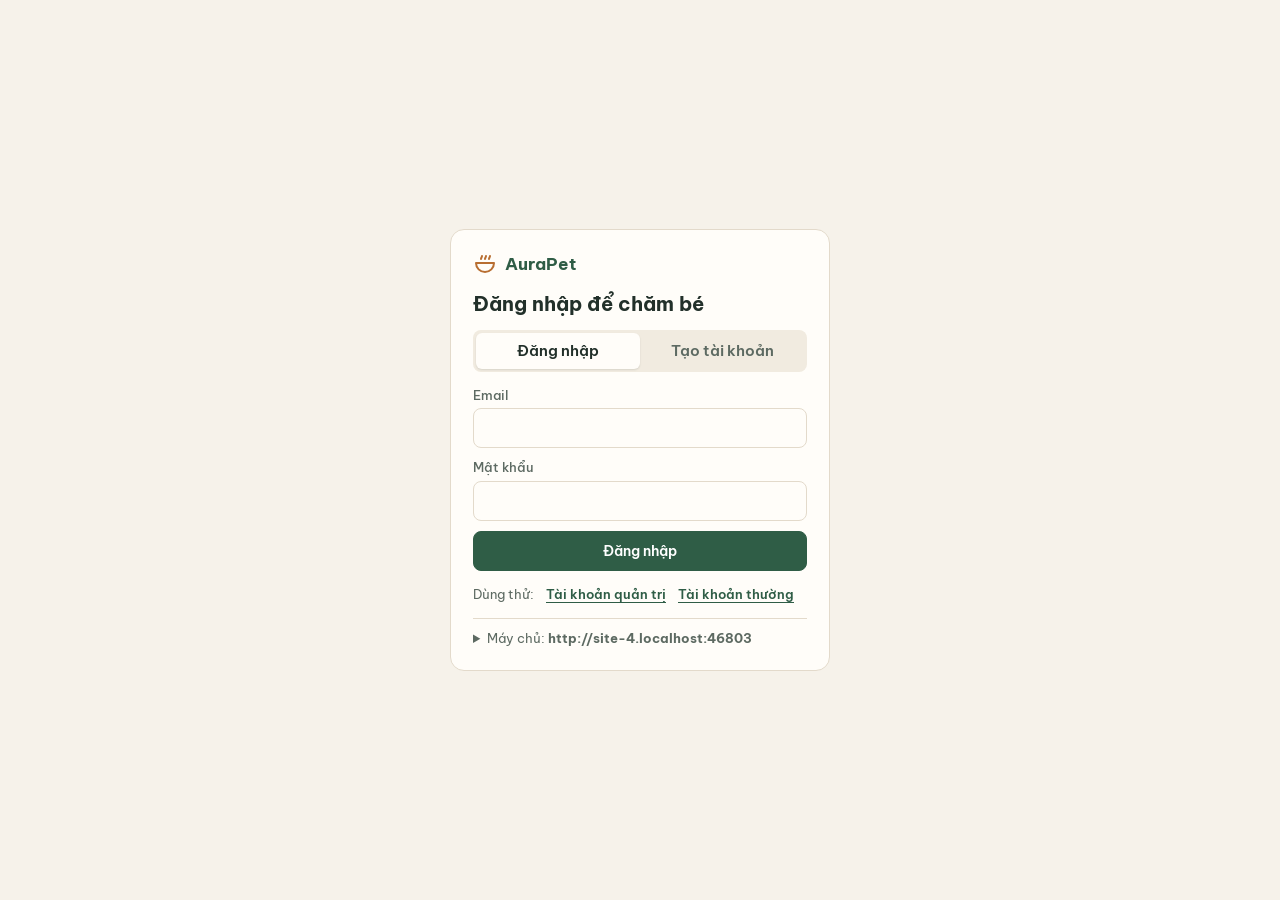
==== commit d951ea8a: "feat(water): monitor fountain water level, drop pump-on-cat control The water fountain uses a circul" ====
--- a/backend/src/main/resources/static/index.html
+++ b/backend/src/main/resources/static/index.html
@@ -4,7 +4,7 @@
 <meta charset="utf-8">
 <meta name="viewport" content="width=device-width, initial-scale=1, viewport-fit=cover">
 <title>AuraPet – Chăm sóc mèo</title>
-<meta name="description" content="AuraPet: cho ăn, bơm nước, theo dõi khay vệ sinh và sức khoẻ mèo.">
+<meta name="description" content="AuraPet: cho ăn, theo dõi bình nước, khay vệ sinh và sức khoẻ mèo.">
 <meta name="theme-color" content="#F6F2EA">
 <link rel="icon" href="favicon.svg" type="image/svg+xml">
 <link rel="preconnect" href="https://fonts.googleapis.com">
@@ -205,19 +205,15 @@
         <!-- Nước -->
         <article class="panel dev dev-water" aria-labelledby="water-title">
           <header class="dev-head">
-            <h2 id="water-title"><svg class="ico"><use href="#i-drop"/></svg>Máy bơm nước</h2>
-            <span class="badge off" id="pump-state"><i></i><span>–</span></span>
+            <h2 id="water-title"><svg class="ico"><use href="#i-drop"/></svg>Bình nước</h2>
+            <span class="badge off" id="water-state"><i></i><span>–</span></span>
           </header>
           <dl class="kv">
-            <div><dt>Bơm</dt><dd id="pump-now">–</dd></div>
-            <div><dt>Mực nước</dt><dd class="na">Chưa có cảm biến</dd></div>
+            <div><dt>Mực nước</dt><dd><span class="meter" aria-hidden="true"><i id="water-fill"></i></span><b id="water-pct">–</b></dd></div>
+            <div><dt>Bơm</dt><dd>Tuần hoàn liên tục</dd></div>
+            <div><dt>Cập nhật</dt><dd id="water-seen">–</dd></div>
           </dl>
-          <button class="btn btn-block" id="pump-btn" disabled><svg class="ico"><use href="#i-drop"/></svg><span id="pump-btn-text">Bật bơm</span></button>
-          <p class="dev-note" id="pump-note"></p>
-          <div class="switch-row">
-            <label for="pump-auto-sw">Tự bơm khi mèo đến<small>Chạy <b id="pump-sec">30</b> giây mỗi lần</small></label>
-            <button class="switch" role="switch" aria-checked="false" id="pump-auto-sw"></button>
-          </div>
+          <p class="dev-note" id="water-note"></p>
         </article>
 
         <!-- Khay vệ sinh -->
@@ -319,7 +315,6 @@
         <div class="panel stack">
           <h2>Thiết bị</h2>
           <label class="field"><span>Bé được ghi nhật ký khi máy nhả hạt</span><select id="feeder-pet-select"></select></label>
-          <label class="field"><span>Thời gian bơm mỗi lần (giây)</span><input id="pump-seconds" type="number" min="5" max="300" step="5"></label>
           <p class="hint" id="device-info"></p>
         </div>
         <form class="panel stack" id="profile-form">
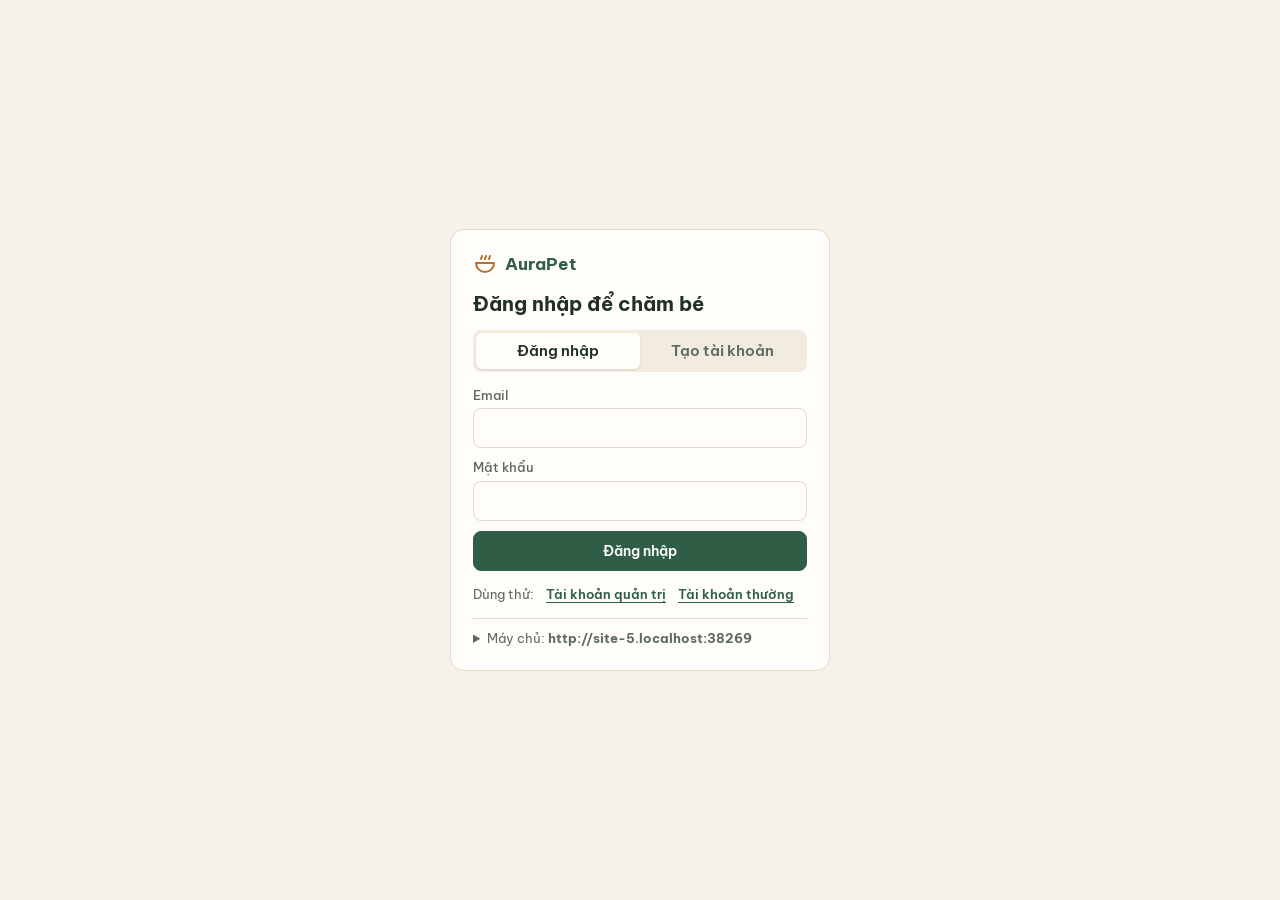
==== commit 0a18737e: "feat(litter): record real litter visits and cleanings from the litter ESP32 - esp32_litter_water: re" ====
--- a/backend/src/main/resources/static/index.html
+++ b/backend/src/main/resources/static/index.html
@@ -220,13 +220,14 @@
         <article class="panel dev dev-litter" aria-labelledby="litter-title">
           <header class="dev-head">
             <h2 id="litter-title"><svg class="ico"><use href="#i-box"/></svg>Khay vệ sinh</h2>
-            <span class="badge off"><i></i><span>Chưa kết nối</span></span>
+            <span class="badge off" id="litter-state"><i></i><span>Chưa kết nối</span></span>
           </header>
           <dl class="kv">
-            <div><dt>Lần gần nhất</dt><dd id="litter-last">–</dd></div>
+            <div><dt>Đi vệ sinh gần nhất</dt><dd id="litter-last">–</dd></div>
+            <div><dt>Dọn cát gần nhất</dt><dd id="litter-clean">–</dd></div>
             <div><dt>7 ngày qua</dt><dd id="litter-week">–</dd></div>
           </dl>
-          <p class="dev-note">Khay chưa gắn bộ điều khiển nên không có nút vệ sinh từ xa. Số liệu lấy từ nhật ký đã ghi.</p>
+          <p class="dev-note" id="litter-note"></p>
         </article>
        </div>
 
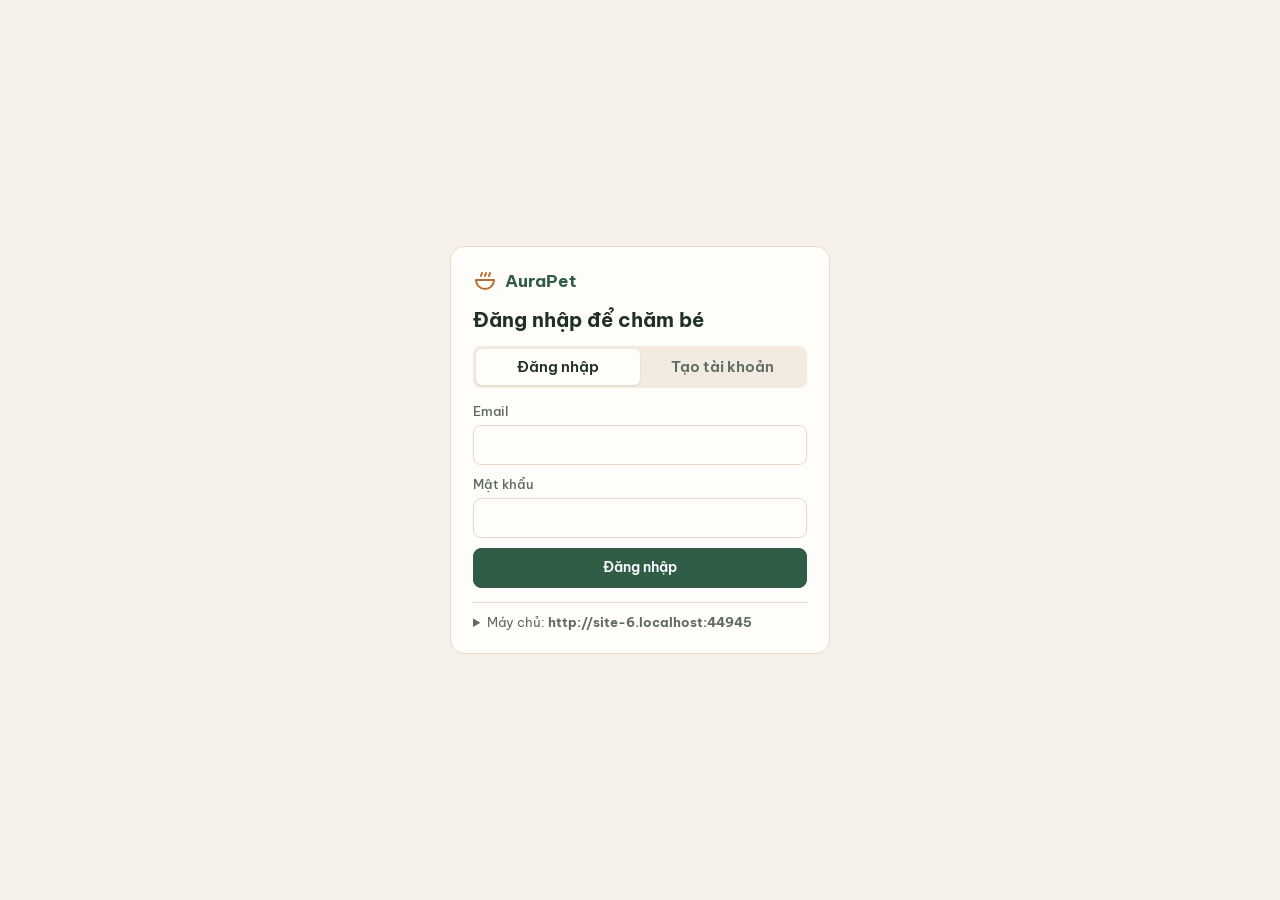
==== commit 57fc8afa: "feat: AuraPet 2.1 - per-pet portions via camera, ONNX on Raspberry Pi, device service split Backend " ====
--- a/backend/src/main/resources/static/index.html
+++ b/backend/src/main/resources/static/index.html
@@ -52,11 +52,10 @@
     <form id="auth-form" class="stack" novalidate>
       <label class="field" data-only="register"><span>Họ tên</span><input name="name" autocomplete="name" maxlength="100"></label>
       <label class="field"><span>Email</span><input name="email" type="email" autocomplete="email" required></label>
-      <label class="field"><span>Mật khẩu</span><input name="password" type="password" autocomplete="current-password" required minlength="6"></label>
-      <p class="form-error" id="auth-error" role="alert"></p>
+      <label class="field"><span>Mật khẩu</span><input name="password" type="password" autocomplete="current-password" required minlength="6"></label>      <p class="form-error" id="auth-error" role="alert"></p>
       <button class="btn btn-primary btn-block" type="submit" id="auth-submit">Đăng nhập</button>
     </form>
-    <div class="demo-row" data-only="login">
+    <div class="demo-row" id="demo-row" hidden>
       <span>Dùng thử:</span>
       <button class="link" data-demo="admin">Tài khoản quản trị</button>
       <button class="link" data-demo="user">Tài khoản thường</button>
@@ -237,7 +236,7 @@
         <article class="panel dev-auto" aria-labelledby="auto-title">
           <h2 id="auto-title"><svg class="ico"><use href="#i-clock"/></svg>Tự động cho ăn</h2>
           <div class="switch-row">
-            <label for="auto-sw">Khi mèo đến gần<small>Chỉ nhả khi khay dưới 10 g, cách nhau ít nhất 1 phút</small></label>
+            <label for="auto-sw">Khi mèo đến gần<small>Camera nhận ra bé nào thì nhả khẩu phần của bé đó, mèo lạ thì không. Chỉ nhả khi khay dưới 10 g</small></label>
             <button class="switch" role="switch" aria-checked="false" id="auto-sw"></button>
           </div>
           <div class="switch-row">
@@ -315,7 +314,9 @@
       <div class="grid-2">
         <div class="panel stack">
           <h2>Thiết bị</h2>
-          <label class="field"><span>Bé được ghi nhật ký khi máy nhả hạt</span><select id="feeder-pet-select"></select></label>
+          <label class="field"><span>Bé mặc định (khi camera không nhận ra bé nào)</span><select id="feeder-pet-select"></select></label>
+          <p class="hint">Camera nhận ra bé nào thì nhả khẩu phần riêng và ghi nhật ký cho bé đó (đặt ở mục Thú cưng). Bé mặc định chỉ dùng cho lần cho ăn bấm tay, theo lịch hoặc khi camera chưa nhận ra.</p>
+          <p class="hint" id="feeder-pet-hint"></p>
           <p class="hint" id="device-info"></p>
         </div>
         <form class="panel stack" id="profile-form">
@@ -352,6 +353,7 @@
       <label class="field"><span>Giới tính</span><select name="gender"><option value="FEMALE">Cái</option><option value="MALE">Đực</option></select></label>
       <label class="field"><span>Triệt sản</span><select name="neutered"><option value="true">Đã triệt sản</option><option value="false">Chưa</option></select></label>
     </div>
+    <label class="field"><span>Khẩu phần khi camera nhận ra bé (g)</span><input name="portionGram" type="number" min="5" max="150" step="1" placeholder="Bỏ trống = dùng khẩu phần chung"></label>
     <label class="field"><span>Link ảnh (tuỳ chọn)</span><input name="imageUrl" type="url" maxlength="1024" placeholder="https://..."></label>
     <datalist id="breeds"><option>Mèo ta</option><option>Anh lông ngắn</option><option>Anh lông dài</option><option>Scottish Fold</option><option>Ba Tư</option><option>Maine Coon</option><option>Xiêm</option><option>Munchkin</option></datalist>
     <p class="form-error" id="pet-error" role="alert"></p>
--- a/backend/src/main/resources/static/app.css
+++ b/backend/src/main/resources/static/app.css
@@ -248,14 +248,27 @@
 .ps-metrics .up { color: var(--warn); }
 
 /* ---------- Lưới tổng quan ---------- */
-/* Máy tính: 3 cột độc lập (máy cho ăn + camera | nước + khay | tự động + hoạt động) */
+/* Máy tính: hàng 1 = Máy cho ăn | Camera (xem camera ngay khi bấm cho ăn),
+   hàng 2 = Tự động | Bình nước | Khay vệ sinh | Hoạt động */
 .dash {
-  display: grid; gap: var(--gap);
-  grid-template-columns: minmax(0, 1.45fr) minmax(0, 1fr) minmax(0, 1fr);
-  align-items: start;
-}
-.dash-col { display: grid; gap: var(--gap); align-content: start; min-width: 0; }
-.dash .panel { display: grid; gap: 12px; align-content: start; }
+  display: grid; gap: var(--gap); align-items: start;
+  grid-template-columns: repeat(4, minmax(0, 1fr));
+  grid-template-areas: "feeder feeder camera camera" "auto water litter activity";
+}
+.dash-col { display: contents; }
+.dash .panel { display: grid; gap: 12px; align-content: start; min-width: 0; }
+.dev-feeder { grid-area: feeder; }
+.dev-camera { grid-area: camera; }
+.dev-water { grid-area: water; }
+.dev-litter { grid-area: litter; }
+.dev-auto { grid-area: auto; }
+.dev-activity { grid-area: activity; }
+@media (min-width: 1024px) {
+  /* Máy cho ăn và camera cao bằng nhau; khung hình giãn theo chiều cao còn lại */
+  .dash .dev-feeder, .dash .dev-camera { align-self: stretch; }
+  .dash .dev-camera { grid-template-rows: auto minmax(0, 1fr) auto; align-content: stretch; }
+  .dash .dev-camera .cam-frame { aspect-ratio: auto; min-height: 260px; }
+}
 
 /* Camera trực tiếp */
 .cam-frame {
@@ -306,7 +319,7 @@
 .kv .ok-t { color: var(--ok); }
 
 /* Máy cho ăn */
-.feeder-body { display: grid; grid-template-columns: 136px 1fr; gap: 18px; align-items: center; }
+.feeder-body { display: grid; grid-template-columns: 136px minmax(0, 1fr); gap: 18px; align-items: center; }
 .bowl-wrap { display: grid; justify-items: center; gap: 2px; }
 .bowl { width: 100%; height: auto; overflow: visible; }
 .bowl-empty { fill: var(--surface-2); }
@@ -419,6 +432,7 @@
 .score { width: 56px; height: 56px; border-radius: 50%; display: grid; place-items: center; font-weight: 700; font-size: 18px; border: 4px solid var(--ok); }
 .score.mid { border-color: var(--warn-dot); }
 .score.low { border-color: var(--bad); }
+.score.none { border-color: var(--line); color: var(--ink-3); }
 .notes { margin: 4px 0 0; padding-left: 18px; display: grid; gap: 4px; font-size: 14px; }
 .spark { width: 100%; height: 80px; }
 .spark path.line { fill: none; stroke: var(--primary); stroke-width: 2.5; vector-effect: non-scaling-stroke; }
@@ -428,6 +442,13 @@
 .mini-stats b { display: block; font-size: 17px; font-variant-numeric: tabular-nums; }
 .mini-stats span { font-size: 12px; color: var(--ink-2); }
 .pd-sec { display: grid; gap: 6px; }
+.pd-portion {
+  display: grid; grid-template-columns: auto minmax(0, 1fr) auto; gap: 10px; align-items: center;
+  padding: 10px 12px; border-radius: var(--r-sm); background: var(--food-soft);
+}
+.pd-portion > .ico { width: 20px; height: 20px; color: var(--food); }
+.pd-portion b { display: block; font-size: 14px; }
+.pd-portion small { color: var(--ink-2); font-size: 12px; }
 
 /* ---------- Lịch sử ---------- */
 .table-wrap { overflow: auto; max-height: 60vh; }
@@ -463,21 +484,23 @@
 @keyframes toast-in { from { opacity: 0; transform: translateY(6px); } }
 
 /* ---------- Máy tính bảng ---------- */
+/* Khối máy cho ăn có thể hẹp (đứng cạnh camera): cho giá trị xuống dòng thay vì tràn ra ngoài */
+.dev-feeder .kv div { align-items: flex-start; }
+.dev-feeder .kv dd { white-space: normal; flex-wrap: wrap; row-gap: 0; }
+.dev-feeder .kv dd small { white-space: normal; text-align: right; }
+@media (max-width: 1440px) {
+  .dev-feeder .feeder-body { grid-template-columns: 112px minmax(0, 1fr); gap: 12px; }
+}
 @media (max-width: 1280px) {
-  /* Bỏ cột, xếp lại thẻ theo vùng */
-  .dash-col { display: contents; }
+  /* Vẫn để camera cạnh máy cho ăn; các thẻ khác xếp 2 cột */
   .dash {
     grid-template-columns: minmax(0, 1fr) minmax(0, 1fr);
-    grid-template-areas: "feeder feeder" "camera auto" "water litter" "activity activity";
+    grid-template-areas: "feeder camera" "auto water" "litter activity";
   }
-  .dev-feeder { grid-area: feeder; }
-  .dev-camera { grid-area: camera; }
-  .dev-water { grid-area: water; }
-  .dev-litter { grid-area: litter; }
-  .dev-auto { grid-area: auto; }
-  .dev-activity { grid-area: activity; }
-}
-@media (min-width: 901px) and (max-width: 1280px) {
+}
+@media (min-width: 761px) and (max-width: 1023px) {
+  /* Quá hẹp để đặt cạnh nhau: camera nằm ngay dưới máy cho ăn */
+  .dash { grid-template-areas: "feeder feeder" "camera auto" "water litter" "activity activity"; }
   .dash .dev-feeder { grid-template-columns: minmax(0, 1fr) minmax(0, 1fr); column-gap: 28px; }
   .dev-feeder .dev-head, .dev-feeder .dev-foot { grid-column: 1 / -1; }
   .dev-feeder .feeder-body { grid-column: 1; grid-row: 2 / span 3; }
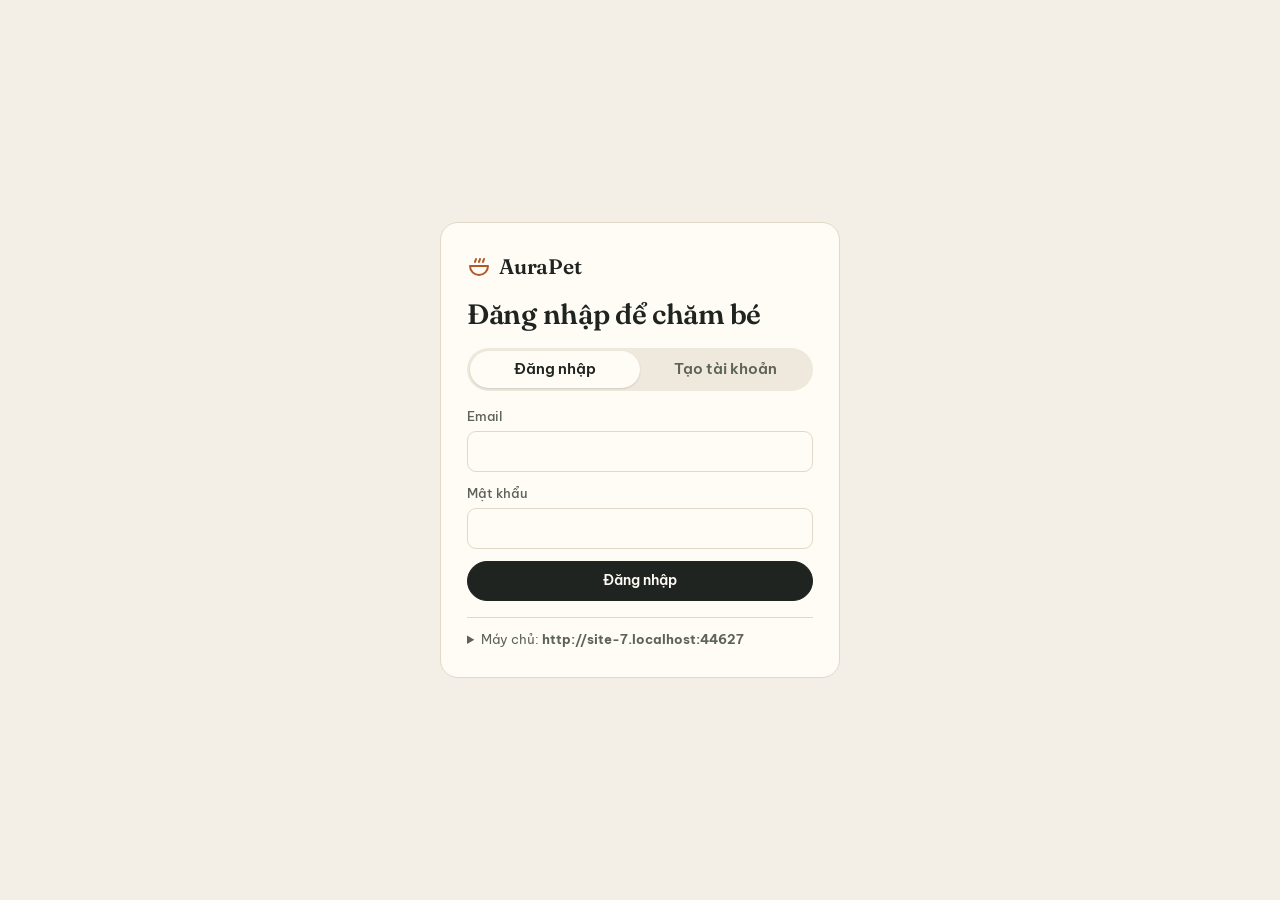
==== commit 11e95273: "feat: AuraPet 2.2 - cat Re-ID enrollment, manual litter cleaning, refreshed web UI - Re-ID: DINOv2 e" ====
--- a/backend/src/main/resources/static/index.html
+++ b/backend/src/main/resources/static/index.html
@@ -5,11 +5,11 @@
 <meta name="viewport" content="width=device-width, initial-scale=1, viewport-fit=cover">
 <title>AuraPet – Chăm sóc mèo</title>
 <meta name="description" content="AuraPet: cho ăn, theo dõi bình nước, khay vệ sinh và sức khoẻ mèo.">
-<meta name="theme-color" content="#F6F2EA">
+<meta name="theme-color" content="#F4EFE6">
 <link rel="icon" href="favicon.svg" type="image/svg+xml">
 <link rel="preconnect" href="https://fonts.googleapis.com">
 <link rel="preconnect" href="https://fonts.gstatic.com" crossorigin>
-<link href="https://fonts.googleapis.com/css2?family=Be+Vietnam+Pro:wght@400;500;600;700&display=swap" rel="stylesheet">
+<link href="https://fonts.googleapis.com/css2?family=Be+Vietnam+Pro:wght@400;500;600;700&family=Fraunces:opsz,wght@9..144,500;9..144,600&display=swap" rel="stylesheet">
 <link rel="stylesheet" href="app.css">
 </head>
 <body>
@@ -167,6 +167,10 @@
             <button class="btn btn-primary btn-feed" id="feed-btn"><svg class="ico"><use href="#i-bowl"/></svg><span id="feed-btn-text">Cho ăn ngay 30 g</span></button>
             <button class="btn btn-danger btn-feed" id="stop-btn" hidden><svg class="ico"><use href="#i-stop"/></svg>Dừng</button>
           </div>
+          <div class="feed-progress" id="feed-progress" hidden role="progressbar" aria-label="Lượng hạt đã nhả" aria-valuemin="0">
+            <div class="fp-top"><span>Đã nhả</span><b id="fp-text">0 / 30 g</b></div>
+            <span class="fp-bar"><i id="fp-fill"></i></span>
+          </div>
           <p class="dev-note" id="feed-hint"></p>
 
           <footer class="dev-foot">
@@ -207,11 +211,16 @@
             <h2 id="water-title"><svg class="ico"><use href="#i-drop"/></svg>Bình nước</h2>
             <span class="badge off" id="water-state"><i></i><span>–</span></span>
           </header>
-          <dl class="kv">
-            <div><dt>Mực nước</dt><dd><span class="meter" aria-hidden="true"><i id="water-fill"></i></span><b id="water-pct">–</b></dd></div>
-            <div><dt>Bơm</dt><dd>Tuần hoàn liên tục</dd></div>
-            <div><dt>Cập nhật</dt><dd id="water-seen">–</dd></div>
-          </dl>
+          <div class="water-body">
+            <div class="tank" aria-hidden="true"><i id="water-fill"></i></div>
+            <div class="stack">
+              <p class="tank-read"><b id="water-pct">–</b><span>mực nước trong bình</span></p>
+              <dl class="kv">
+                <div><dt>Bơm</dt><dd>Tuần hoàn liên tục</dd></div>
+                <div><dt>Cập nhật</dt><dd id="water-seen">–</dd></div>
+              </dl>
+            </div>
+          </div>
           <p class="dev-note" id="water-note"></p>
         </article>
 
@@ -226,6 +235,10 @@
             <div><dt>Dọn cát gần nhất</dt><dd id="litter-clean">–</dd></div>
             <div><dt>7 ngày qua</dt><dd id="litter-week">–</dd></div>
           </dl>
+          <div class="feed-actions litter-actions">
+            <button class="btn btn-litter btn-feed" id="clean-btn"><svg class="ico"><use href="#i-box"/></svg><span id="clean-btn-text">Dọn cát ngay</span></button>
+            <button class="btn btn-danger btn-feed" id="clean-stop-btn" hidden><svg class="ico"><use href="#i-stop"/></svg>Dừng</button>
+          </div>
           <p class="dev-note" id="litter-note"></p>
         </article>
        </div>
@@ -280,7 +293,10 @@
     <section class="view" id="view-history" hidden aria-label="Lịch sử">
       <div class="panel">
         <div class="panel-head"><h2>Lượng ăn 7 ngày</h2><span class="hint" id="hist-sum"></span></div>
-        <div class="bars bars-tall" id="hist-bars"></div>
+        <div class="chart-wrap" id="hist-chart">
+          <div class="bars bars-tall" id="hist-bars"></div>
+          <p class="chart-empty" id="hist-empty" hidden><b>Chưa có bữa ăn nào trong 7 ngày qua</b>Biểu đồ sẽ hiện khi máy cho ăn ghi nhận bữa đầu tiên.</p>
+        </div>
       </div>
       <div class="panel">
         <div class="panel-head"><h2>Các lần cho ăn</h2></div>
@@ -355,6 +371,27 @@
     </div>
     <label class="field"><span>Khẩu phần khi camera nhận ra bé (g)</span><input name="portionGram" type="number" min="5" max="150" step="1" placeholder="Bỏ trống = dùng khẩu phần chung"></label>
     <label class="field"><span>Link ảnh (tuỳ chọn)</span><input name="imageUrl" type="url" maxlength="1024" placeholder="https://..."></label>
+    <section class="reid" id="reid-box" aria-labelledby="reid-title">
+      <div class="reid-head">
+        <h3 id="reid-title"><svg class="ico"><use href="#i-camera"/></svg>Camera nhận diện bé</h3>
+        <span class="badge" id="reid-badge">Chưa đăng ký</span>
+      </div>
+      <p class="hint" id="reid-hint">Cho camera học mặt bé để nhả đúng khẩu phần của bé. Chọn một trong hai cách, nên có từ 5 ảnh trở lên.</p>
+      <div class="reid-actions">
+        <button type="button" class="btn btn-sm" id="reid-capture"><svg class="ico"><use href="#i-camera"/></svg>Đưa bé ra trước camera</button>
+        <label class="btn btn-sm" id="reid-upload-btn"><svg class="ico"><use href="#i-plus"/></svg>Thêm 5–10 ảnh của bé
+          <input type="file" id="reid-files" accept="image/*" multiple hidden></label>
+      </div>
+      <div class="reid-live" id="reid-live" hidden>
+        <img id="reid-live-img" alt="Hình trực tiếp từ camera trong lúc chụp">
+        <div class="reid-live-bar">
+          <span class="fp-bar"><i id="reid-live-fill"></i></span>
+          <span id="reid-live-text">Đang chờ camera…</span>
+          <button type="button" class="btn btn-sm btn-quiet" id="reid-cancel">Dừng</button>
+        </div>
+      </div>
+      <ul class="reid-grid" id="reid-grid" aria-label="Ảnh mẫu của bé"></ul>
+    </section>
     <datalist id="breeds"><option>Mèo ta</option><option>Anh lông ngắn</option><option>Anh lông dài</option><option>Scottish Fold</option><option>Ba Tư</option><option>Maine Coon</option><option>Xiêm</option><option>Munchkin</option></datalist>
     <p class="form-error" id="pet-error" role="alert"></p>
     <div class="row end">
--- a/backend/src/main/resources/static/app.css
+++ b/backend/src/main/resources/static/app.css
@@ -1,68 +1,92 @@
-/* AuraPet – một họ chữ (Be Vietnam Pro).
- * Bảng màu: ngà ấm (nền), xanh rừng (thao tác chính), xanh xô thơm, be nhạt, cam đất (thức ăn).
- * Màu trạng thái luôn đi kèm chữ: xanh = bình thường, vàng = cần chú ý, đỏ = lỗi, xám = không hoạt động / chưa có dữ liệu. */
+/* AuraPet
+ * Chữ: Fraunces (tiêu đề, tên bé, con số lớn) + Be Vietnam Pro (nội dung). Cả hai đều có đủ dấu tiếng Việt.
+ * Màu theo chức năng, mỗi thiết bị một màu riêng để nhìn là biết đang xem gì:
+ *   thức ăn = cam đất, nước = xanh hồ, khay cát = tím oải hương, camera = nền tối như màn hình thiết bị.
+ * Thao tác chung (lưu, chọn) dùng màu mực; màu trạng thái luôn đi kèm chữ. */
 :root {
-  --bg: #F6F2EA;
-  --surface: #FFFDF9;
-  --surface-2: #F1EBE0;
-  --line: #E3DACB;
-  --ink: #22302A;
-  --ink-2: #5D6A62;
-  --ink-3: #8A948E;
-  --primary: #2F5D46;
-  --primary-hover: #284F3C;
-  --primary-ink: #FFFFFF;
-  --primary-soft: #E2EBE2;
-  --sage: #8DA791;
-  --food: #B86E31;
-  --food-soft: #F5E5D3;
-  --kib-a: #C08443;
-  --kib-b: #E8CCA6;
-  --ok: #2E7A4E;
-  --ok-soft: #DEEEE2;
-  --warn: #9A6A05;
-  --warn-dot: #D19A12;
-  --warn-soft: #FAEFD0;
-  --bad: #AF352E;
-  --bad-soft: #F8E0DC;
-  --off: #737D78;
-  --off-soft: #ECE8E0;
-  --focus: #2F5D46;
-  --r-lg: 14px;
-  --r-md: 10px;
-  --r-sm: 8px;
-  --gap: 12px;
+  --bg: #F4EFE6;
+  --surface: #FFFCF6;
+  --surface-2: #EFE8DC;
+  --line: #E2D8C7;
+  --ink: #1F2420;
+  --ink-2: #5E6359;
+  --ink-3: #8D8F86;
+  --primary: #1F2420;
+  --primary-hover: #39403A;
+  --primary-ink: #FFFCF6;
+  --primary-soft: #E7E0D2;
+
+  --food: #B05A2C;
+  --food-btn: #B4572A;
+  --food-btn-hover: #9C4A22;
+  --food-ink: #FFFFFF;
+  --food-soft: #F6E3D1;
+  --kib-a: #C7843F;
+  --kib-b: #EBCFA6;
+  --water: #2C6A93;
+  --water-fill: #5F9DC6;
+  --water-soft: #E2ECF2;
+  --litter: #6A569A;
+  --litter-soft: #ECE6F3;
+  --sage: #7E9C84;
+
+  --ok: #2F7A4F;
+  --ok-soft: #DCEDE0;
+  --warn: #8F6108;
+  --warn-dot: #D29A1E;
+  --warn-soft: #F8ECCF;
+  --bad: #B03A30;
+  --bad-soft: #F7DFDA;
+  --off: #73776F;
+  --off-soft: #E9E3D8;
+  --focus: #2C6A93;
+
+  --r-lg: 18px;
+  --r-md: 12px;
+  --r-sm: 9px;
+  --gap: 16px;
   --h-ctl: 40px;
   --font: "Be Vietnam Pro", system-ui, -apple-system, "Segoe UI", Roboto, sans-serif;
+  --display: "Fraunces", "Be Vietnam Pro", Georgia, serif;
   color-scheme: light;
 }
 :root[data-theme="dark"] {
-  --bg: #141A17;
-  --surface: #1B2420;
-  --surface-2: #232E29;
-  --line: #33403A;
-  --ink: #EAEFEA;
-  --ink-2: #A5B2AA;
-  --ink-3: #7D8A83;
-  --primary: #86C09D;
-  --primary-hover: #9BCFAF;
-  --primary-ink: #0F1F17;
-  --primary-soft: #22382C;
+  --bg: #151513;
+  --surface: #1E1D1A;
+  --surface-2: #2A2823;
+  --line: #36332D;
+  --ink: #F2EDE4;
+  --ink-2: #B3ACA0;
+  --ink-3: #868076;
+  --primary: #F2EDE4;
+  --primary-hover: #FFFFFF;
+  --primary-ink: #151513;
+  --primary-soft: #2E2C27;
+
+  --food: #E6A06A;
+  --food-btn: #DB8650;
+  --food-btn-hover: #E7975F;
+  --food-ink: #1C120A;
+  --food-soft: #3A2A1D;
+  --kib-a: #C98E4E;
+  --kib-b: #5E4630;
+  --water: #86BDE2;
+  --water-fill: #4F8DB8;
+  --water-soft: #1B2630;
+  --litter: #BBA9E6;
+  --litter-soft: #25212E;
   --sage: #6F8E76;
-  --food: #E1A267;
-  --food-soft: #3A2B1D;
-  --kib-a: #C98E4E;
-  --kib-b: #6A4E31;
-  --ok: #73CF98;
-  --ok-soft: #1D372A;
-  --warn: #E7BA4D;
-  --warn-dot: #E7BA4D;
-  --warn-soft: #3A3119;
-  --bad: #F2867C;
-  --bad-soft: #432826;
-  --off: #8C9792;
-  --off-soft: #29312D;
-  --focus: #9BCFAF;
+
+  --ok: #7FCB9A;
+  --ok-soft: #1D3326;
+  --warn: #E8BC57;
+  --warn-dot: #E8BC57;
+  --warn-soft: #372F1A;
+  --bad: #F08A80;
+  --bad-soft: #3E2523;
+  --off: #918C83;
+  --off-soft: #2A2824;
+  --focus: #86BDE2;
   color-scheme: dark;
 }
 
@@ -71,14 +95,14 @@
 body {
   font-family: var(--font);
   font-size: 15px;
-  line-height: 1.45;
+  line-height: 1.5;
   color: var(--ink);
   background: var(--bg);
   -webkit-font-smoothing: antialiased;
 }
 [hidden] { display: none !important; }
-h1, h2, h3 { margin: 0; line-height: 1.25; }
-h1 { font-size: 20px; font-weight: 700; }
+h1, h2, h3 { margin: 0; line-height: 1.2; }
+h1 { font-family: var(--display); font-size: 26px; font-weight: 600; letter-spacing: -.3px; }
 h2 { font-size: 15px; font-weight: 600; display: flex; align-items: center; gap: 8px; }
 h3 { font-size: 14px; font-weight: 600; }
 h2 .ico { color: var(--ink-2); }
@@ -88,27 +112,28 @@
 .muted { color: var(--ink-2); font-weight: 500; }
 .hint { color: var(--ink-2); font-size: 13px; }
 .center { text-align: center; }
-.empty { color: var(--ink-2); padding: 16px 4px; text-align: center; font-size: 14px; }
+.empty { color: var(--ink-2); padding: 18px 4px; text-align: center; font-size: 14px; }
 .ico { width: 18px; height: 18px; fill: none; stroke: currentColor; stroke-width: 2; stroke-linecap: round; stroke-linejoin: round; flex: none; }
-.num, .gram-out, .bowl-read b, .ps-metrics b, .kv dd { font-variant-numeric: tabular-nums; }
+.num, .gram-out, .bowl-read b, .ps-metrics b, .kv dd, .tank-read b { font-variant-numeric: tabular-nums; }
 
 /* ---------- Nút ---------- */
 .btn {
-  display: inline-flex; align-items: center; justify-content: center; gap: 6px;
-  min-height: var(--h-ctl); padding: 0 14px; border-radius: var(--r-sm);
+  display: inline-flex; align-items: center; justify-content: center; gap: 7px;
+  min-height: var(--h-ctl); padding: 0 16px; border-radius: 999px;
   border: 1px solid var(--line); background: var(--surface); cursor: pointer; font-weight: 600; font-size: 14px;
   transition: background-color .15s, border-color .15s, transform .06s; white-space: nowrap;
 }
 .btn:hover { border-color: var(--ink-3); }
 .btn:active { transform: translateY(1px); }
-.btn:disabled { opacity: .5; cursor: not-allowed; transform: none; }
+.btn:disabled { opacity: .45; cursor: not-allowed; transform: none; }
 .btn:disabled:hover { border-color: var(--line); }
 .btn-primary { background: var(--primary); border-color: var(--primary); color: var(--primary-ink); }
-.btn-primary:hover, .btn-primary:disabled:hover { background: var(--primary-hover); border-color: var(--primary-hover); }
+.btn-primary:hover { background: var(--primary-hover); border-color: var(--primary-hover); }
 .btn-primary:disabled:hover { background: var(--primary); border-color: var(--primary); }
 .btn-danger { background: var(--bad); border-color: var(--bad); color: #fff; }
+:root[data-theme="dark"] .btn-danger { color: #1C0F0D; }
 .btn-quiet { background: transparent; }
-.btn-sm { min-height: 32px; padding: 0 10px; font-size: 13px; }
+.btn-sm { min-height: 32px; padding: 0 12px; font-size: 13px; }
 .btn-sm .ico { width: 16px; height: 16px; }
 .btn-block { width: 100%; }
 .btn.busy { pointer-events: none; opacity: .7; }
@@ -119,22 +144,23 @@
 @keyframes spin { to { transform: rotate(360deg); } }
 .icon-btn {
   width: var(--h-ctl); height: var(--h-ctl); display: inline-grid; place-items: center; padding: 0;
-  border-radius: var(--r-sm); border: 1px solid var(--line); background: var(--surface); cursor: pointer;
+  border-radius: 50%; border: 1px solid var(--line); background: var(--surface); cursor: pointer;
 }
 .icon-btn:hover { border-color: var(--ink-3); }
 .icon-btn:disabled { opacity: .45; cursor: not-allowed; }
-.link { background: none; border: 0; padding: 0; color: var(--primary); font-weight: 600; font-size: 13px; cursor: pointer; text-decoration: underline; text-underline-offset: 3px; }
+.link { background: none; border: 0; padding: 0; color: var(--ink); font-weight: 600; font-size: 13px; cursor: pointer; text-decoration: underline; text-underline-offset: 3px; text-decoration-color: var(--ink-3); }
+.link:hover { text-decoration-color: currentColor; }
 
 /* ---------- Ô nhập ---------- */
-.field { display: grid; gap: 4px; font-size: 13px; color: var(--ink-2); font-weight: 500; }
+.field { display: grid; gap: 5px; font-size: 13px; color: var(--ink-2); font-weight: 500; }
 .field.inline { display: inline-flex; align-items: center; gap: 8px; }
 input, select, textarea {
-  min-height: var(--h-ctl); padding: 8px 10px; border-radius: var(--r-sm);
+  min-height: var(--h-ctl); padding: 8px 12px; border-radius: var(--r-sm);
   border: 1px solid var(--line); background: var(--surface); color: var(--ink); font-size: 15px; width: 100%;
 }
-input:focus, select:focus, textarea:focus { border-color: var(--primary); outline: none; box-shadow: 0 0 0 3px var(--primary-soft); }
+input:focus, select:focus, textarea:focus { border-color: var(--focus); outline: none; box-shadow: 0 0 0 3px color-mix(in srgb, var(--focus) 18%, transparent); }
 input:disabled { background: var(--surface-2); color: var(--ink-2); }
-.stack { display: grid; gap: 10px; align-content: start; }
+.stack { display: grid; gap: 12px; align-content: start; }
 .row { display: flex; gap: 8px; align-items: center; }
 .row input { flex: 1; min-width: 0; }
 .row.end { justify-content: flex-end; }
@@ -143,7 +169,7 @@
 
 /* ---------- Nhãn trạng thái (chấm + chữ, không chỉ dựa vào màu) ---------- */
 .badge {
-  display: inline-flex; align-items: center; gap: 6px; height: 24px; padding: 0 9px; border-radius: 999px;
+  display: inline-flex; align-items: center; gap: 6px; height: 24px; padding: 0 10px; border-radius: 999px;
   font-size: 12px; font-weight: 600; white-space: nowrap; background: var(--off-soft); color: var(--off);
 }
 .badge i { width: 7px; height: 7px; border-radius: 50%; background: currentColor; flex: none; }
@@ -158,41 +184,44 @@
 /* ---------- Đăng nhập ---------- */
 .auth { min-height: 100vh; display: grid; place-items: center; padding: 16px; }
 .auth-card {
-  width: 100%; max-width: 380px; background: var(--surface); border: 1px solid var(--line);
-  border-radius: var(--r-lg); padding: 22px; display: grid; gap: 14px;
-}
-.brand { display: flex; align-items: center; gap: 8px; font-weight: 700; font-size: 17px; color: var(--primary); }
+  width: 100%; max-width: 400px; background: var(--surface); border: 1px solid var(--line);
+  border-radius: var(--r-lg); padding: 28px 26px; display: grid; gap: 16px;
+}
+.auth-card h1 { font-size: 28px; }
+.brand { display: flex; align-items: center; gap: 8px; font-family: var(--display); font-weight: 600; font-size: 21px; letter-spacing: -.2px; color: var(--ink); }
 .brand-ico { width: 24px; height: 24px; color: var(--food); }
-.seg { display: grid; grid-template-columns: 1fr 1fr; background: var(--surface-2); border-radius: var(--r-sm); padding: 3px; }
-.seg button { border: 0; background: transparent; padding: 7px; border-radius: 6px; font-weight: 600; cursor: pointer; color: var(--ink-2); }
-.seg button[aria-selected="true"] { background: var(--surface); color: var(--ink); box-shadow: 0 1px 2px rgba(34, 48, 42, .12); }
+.seg { display: grid; grid-template-columns: 1fr 1fr; background: var(--surface-2); border-radius: 999px; padding: 3px; }
+.seg button { border: 0; background: transparent; padding: 7px; border-radius: 999px; font-weight: 600; cursor: pointer; color: var(--ink-2); }
+.seg button[aria-selected="true"] { background: var(--surface); color: var(--ink); box-shadow: 0 1px 2px rgba(31, 36, 32, .14); }
 .demo-row { display: flex; flex-wrap: wrap; gap: 6px 12px; font-size: 13px; color: var(--ink-2); align-items: center; }
-.server-box { border-top: 1px solid var(--line); padding-top: 10px; font-size: 13px; color: var(--ink-2); }
+.server-box { border-top: 1px solid var(--line); padding-top: 12px; font-size: 13px; color: var(--ink-2); }
 .server-box summary { cursor: pointer; }
 .server-box form { margin: 8px 0 4px; }
 
 /* ---------- Khung ứng dụng ---------- */
-.shell { display: grid; grid-template-columns: 188px 1fr; min-height: 100vh; }
+.shell { display: grid; grid-template-columns: 200px 1fr; min-height: 100vh; }
 .rail {
-  position: sticky; top: 0; height: 100vh; padding: 12px 10px; display: flex; flex-direction: column; gap: 2px;
-  border-right: 1px solid var(--line); background: var(--surface);
-}
-.rail-brand { padding: 6px 8px 14px; }
+  position: sticky; top: 0; height: 100vh; padding: 18px 12px; display: flex; flex-direction: column; gap: 3px;
+  border-right: 1px solid var(--line); background: var(--bg);
+}
+.rail-brand { padding: 4px 10px 22px; }
 .nav-btn {
-  display: flex; align-items: center; gap: 10px; min-height: 38px; padding: 0 10px; border-radius: var(--r-sm);
+  display: flex; align-items: center; gap: 11px; min-height: 40px; padding: 0 12px; border-radius: 999px;
   border: 0; background: transparent; cursor: pointer; color: var(--ink-2); font-weight: 500; font-size: 14px; text-align: left;
+  transition: background-color .15s, color .15s;
 }
 .nav-btn:hover { background: var(--surface-2); color: var(--ink); }
-.nav-btn[aria-current="page"] { background: var(--primary-soft); color: var(--primary); font-weight: 600; }
-.main { min-width: 0; padding: 0 20px 24px; max-width: 1360px; }
+.nav-btn[aria-current="page"] { background: var(--ink); color: var(--bg); font-weight: 600; }
+.main { min-width: 0; padding: 0 28px 32px; max-width: 1400px; }
 .topbar {
   position: sticky; top: 0; z-index: 5; display: flex; justify-content: space-between; align-items: center;
-  min-height: 56px; background: var(--bg); gap: 10px;
-}
+  min-height: 68px; background: var(--bg); gap: 10px;
+}
+.page-title { font-size: 28px; }
 .top-actions { display: flex; align-items: center; gap: 8px; min-width: 0; }
 .who { font-size: 13px; color: var(--ink-2); max-width: 180px; overflow: hidden; text-overflow: ellipsis; white-space: nowrap; }
 .conn {
-  display: inline-flex; align-items: center; gap: 8px; height: 32px; padding: 0 12px; border-radius: 999px; cursor: pointer;
+  display: inline-flex; align-items: center; gap: 8px; height: 34px; padding: 0 14px; border-radius: 999px; cursor: pointer;
   background: var(--surface); border: 1px solid var(--line); font-size: 13px; font-weight: 600; white-space: nowrap; min-width: 0;
 }
 .conn #conn-text { overflow: hidden; text-overflow: ellipsis; }
@@ -204,8 +233,8 @@
 .conn.warn { background: var(--warn-soft); border-color: transparent; color: var(--warn); }
 .conn.warn .dot { background: var(--warn-dot); }
 
-.panel { background: var(--surface); border: 1px solid var(--line); border-radius: var(--r-lg); padding: 14px 16px; min-width: 0; }
-.panel-head { display: flex; justify-content: space-between; align-items: baseline; gap: 8px; margin-bottom: 10px; }
+.panel { background: var(--surface); border: 1px solid var(--line); border-radius: var(--r-lg); padding: 18px 20px; min-width: 0; }
+.panel-head { display: flex; justify-content: space-between; align-items: baseline; gap: 8px; margin-bottom: 12px; flex-wrap: wrap; }
 .view { display: grid; gap: var(--gap); align-content: start; }
 
 /* ---------- Thông báo cần xử lý ---------- */
@@ -213,102 +242,131 @@
 .notices:empty { display: none; }
 .notice {
   display: grid; grid-template-columns: auto 1fr auto; gap: 10px; align-items: center;
-  padding: 10px 14px; border-radius: var(--r-md); font-size: 14px; border: 1px solid transparent;
+  padding: 10px 14px; border-radius: var(--r-md); font-size: 14px; border-left: 4px solid transparent;
 }
 .notice .ico { width: 20px; height: 20px; }
 .notice b { font-weight: 600; }
-.notice.warn { background: var(--warn-soft); color: var(--ink); border-color: color-mix(in srgb, var(--warn-dot) 35%, transparent); }
+.notice.warn { background: var(--warn-soft); color: var(--ink); border-left-color: var(--warn-dot); }
 .notice.warn .ico { color: var(--warn); }
-.notice.bad { background: var(--bad-soft); color: var(--ink); border-color: color-mix(in srgb, var(--bad) 30%, transparent); }
+.notice.bad { background: var(--bad-soft); color: var(--ink); border-left-color: var(--bad); }
 .notice.bad .ico { color: var(--bad); }
 .notice-x { width: 30px; height: 30px; border: 0; background: transparent; border-radius: 50%; display: grid; place-items: center; cursor: pointer; color: var(--ink-2); padding: 0; }
 .notice-x:hover { background: rgba(0, 0, 0, .07); color: var(--ink); }
 .notice-x .ico { width: 16px; height: 16px; }
 
-/* ---------- Dải thông tin bé mèo ---------- */
+/* ---------- Bé mèo: phần mở đầu trang (không đóng khung, chữ lớn) ---------- */
 .pet-strip {
-  display: grid; grid-template-columns: minmax(260px, auto) 1fr; gap: 6px 20px; align-items: center;
-  background: var(--surface); border: 1px solid var(--line); border-radius: var(--r-lg); padding: 10px 16px 10px 10px;
+  display: grid; grid-template-columns: minmax(280px, auto) 1fr; gap: 10px 32px; align-items: center;
+  padding: 4px 0 18px; border-bottom: 1px solid var(--line);
 }
 .ps-pet {
-  display: grid; grid-template-columns: 48px 1fr auto; gap: 12px; align-items: center; text-align: left;
-  border: 0; background: transparent; padding: 4px 6px; border-radius: var(--r-md); cursor: pointer; min-width: 0;
+  display: grid; grid-template-columns: 76px 1fr; grid-template-rows: auto auto; column-gap: 16px; row-gap: 6px; align-items: center;
+  text-align: left; border: 0; background: transparent; padding: 4px; border-radius: var(--r-lg); cursor: pointer; min-width: 0;
 }
 .ps-pet:hover { background: var(--surface-2); }
-.ps-avatar .avatar { width: 48px; height: 48px; font-size: 18px; }
-.ps-id { min-width: 0; }
-.ps-id b { display: block; font-size: 16px; white-space: nowrap; overflow: hidden; text-overflow: ellipsis; }
-.ps-id small { display: block; font-size: 13px; color: var(--ink-2); white-space: nowrap; overflow: hidden; text-overflow: ellipsis; }
+.ps-avatar { grid-row: 1 / span 2; }
+.ps-avatar .avatar { width: 76px; height: 76px; font-size: 26px; box-shadow: 0 0 0 3px var(--bg), 0 0 0 4px var(--line); }
+.ps-id { min-width: 0; align-self: end; }
+.ps-id b { display: block; font-family: var(--display); font-size: 28px; font-weight: 600; letter-spacing: -.4px; line-height: 1.1; white-space: nowrap; overflow: hidden; text-overflow: ellipsis; }
+.ps-id small { display: block; font-size: 13px; color: var(--ink-2); white-space: nowrap; overflow: hidden; text-overflow: ellipsis; margin-top: 2px; }
+#ps-health { justify-self: start; align-self: start; }
 .ps-metrics { margin: 0; display: grid; grid-template-columns: repeat(4, minmax(0, 1fr)); }
-.ps-metrics div { padding: 2px 14px; border-left: 1px solid var(--line); min-width: 0; }
-.ps-metrics dt { font-size: 12px; color: var(--ink-2); }
-.ps-metrics dd { margin: 0; display: flex; align-items: baseline; gap: 5px; white-space: nowrap; }
-.ps-metrics b { font-size: 19px; font-weight: 700; }
+.ps-metrics div { padding: 2px 18px; border-left: 1px solid var(--line); min-width: 0; }
+.ps-metrics dt { font-size: 12px; color: var(--ink-2); margin-bottom: 2px; }
+.ps-metrics dd { margin: 0; display: flex; align-items: baseline; gap: 6px; white-space: nowrap; }
+.ps-metrics b { font-family: var(--display); font-size: 30px; font-weight: 600; letter-spacing: -.5px; line-height: 1.1; }
 .ps-metrics span { font-size: 12px; color: var(--ink-2); overflow: hidden; text-overflow: ellipsis; }
 .ps-metrics .up { color: var(--warn); }
+.ps-metrics div:nth-child(1) b { color: var(--food); }
 
 /* ---------- Lưới tổng quan ---------- */
 /* Máy tính: hàng 1 = Máy cho ăn | Camera (xem camera ngay khi bấm cho ăn),
    hàng 2 = Tự động | Bình nước | Khay vệ sinh | Hoạt động */
 .dash {
   display: grid; gap: var(--gap); align-items: start;
-  grid-template-columns: repeat(4, minmax(0, 1fr));
-  grid-template-areas: "feeder feeder camera camera" "auto water litter activity";
+  grid-template-columns: repeat(12, minmax(0, 1fr));
+  grid-template-areas:
+    "feeder feeder feeder feeder feeder camera camera camera camera camera camera camera"
+    "water water water water litter litter litter litter activity activity activity activity"
+    "sched sched sched sched sched sched sched sched activity activity activity activity";
+}
+@media (min-width: 1281px) {
+  /* Khối Tự động trải ngang dưới nước + khay cát: công tắc bên trái, giờ hẹn bên phải */
+  .dash .dev-auto { grid-template-columns: minmax(0, 1fr) minmax(0, 1fr); column-gap: 28px; }
+  .dev-auto > h2 { grid-column: 1 / -1; }
+  .dev-auto > .sched { grid-column: 2; grid-row: 2 / span 2; align-self: start; }
+  .dash .dev-activity { grid-row: 2 / span 2; }
 }
 .dash-col { display: contents; }
-.dash .panel { display: grid; gap: 12px; align-content: start; min-width: 0; }
+.dash .panel { display: grid; gap: 14px; align-content: start; min-width: 0; }
 .dev-feeder { grid-area: feeder; }
 .dev-camera { grid-area: camera; }
 .dev-water { grid-area: water; }
 .dev-litter { grid-area: litter; }
-.dev-auto { grid-area: auto; }
+.dev-auto { grid-area: sched; }
 .dev-activity { grid-area: activity; }
 @media (min-width: 1024px) {
   /* Máy cho ăn và camera cao bằng nhau; khung hình giãn theo chiều cao còn lại */
   .dash .dev-feeder, .dash .dev-camera { align-self: stretch; }
   .dash .dev-camera { grid-template-rows: auto minmax(0, 1fr) auto; align-content: stretch; }
-  .dash .dev-camera .cam-frame { aspect-ratio: auto; min-height: 260px; }
-}
-
-/* Camera trực tiếp */
+  .dash .dev-camera .cam-frame { aspect-ratio: auto; min-height: 300px; }
+}
+
+/* Mỗi thiết bị một màu nhận diện ở biểu tượng tiêu đề */
+.dev-feeder h2 .ico { color: var(--food); }
+.dev-water h2 .ico { color: var(--water); }
+.dev-litter h2 .ico { color: var(--litter); }
+.dev h2 { font-size: 16px; }
+
+/* Camera: khối tối như màn hình thiết bị (đổi bảng màu cục bộ để nút, nhãn tự theo) */
+.dash .dev-camera {
+  --surface: #141614; --surface-2: #23261F; --line: #30342D;
+  --ink: #F1EEE6; --ink-2: #A9ADA2; --ink-3: #7D8178;
+  --off: #A3A69C; --off-soft: #272A23; --ok: #86D3A1; --ok-soft: #1C3324;
+  --warn: #E9BF5C; --warn-dot: #E9BF5C; --warn-soft: #3A3119; --bad: #F08A80; --bad-soft: #3E2523;
+  background: #141614; color: var(--ink); border-color: #141614;
+}
+:root[data-theme="dark"] .dash .dev-camera { border-color: #2A2D27; background: #0F110F; --surface: #0F110F; }
+.dev-camera h2 .ico { color: var(--ink-2); }
 .cam-frame {
   position: relative; aspect-ratio: 4 / 3; border-radius: var(--r-md); overflow: hidden;
-  background: #121813; color: #C9D2CB;
+  background: #0A0B0A; color: #C9CEC5;
 }
 .cam-frame img { position: absolute; inset: 0; width: 100%; height: 100%; object-fit: contain; }
 .cam-frame.stale img { filter: grayscale(.7) brightness(.55); }
 .cam-empty {
   position: absolute; inset: 0; display: grid; place-content: center; justify-items: center; gap: 8px;
-  padding: 16px; text-align: center; font-size: 13px; line-height: 1.4;
+  padding: 16px; text-align: center; font-size: 13px; line-height: 1.45;
 }
 .cam-empty .ico { width: 30px; height: 30px; opacity: .55; }
 .cam-empty code { font-size: 12px; background: rgba(255, 255, 255, .1); padding: 1px 5px; border-radius: 4px; }
 .cam-live, .cam-time {
-  position: absolute; display: inline-flex; align-items: center; gap: 6px; height: 22px; padding: 0 8px;
+  position: absolute; display: inline-flex; align-items: center; gap: 6px; height: 24px; padding: 0 9px;
   border-radius: 999px; background: rgba(0, 0, 0, .6); color: #fff; font-size: 12px; font-weight: 600;
 }
-.cam-live { top: 8px; left: 8px; }
-.cam-live i { width: 7px; height: 7px; border-radius: 50%; background: #E5534B; }
-.cam-time { bottom: 8px; right: 8px; font-variant-numeric: tabular-nums; font-weight: 500; }
+.cam-live { top: 10px; left: 10px; }
+.cam-live i { width: 7px; height: 7px; border-radius: 50%; background: #E5534B; animation: pulse 1.6s ease-in-out infinite; }
+.cam-time { bottom: 10px; right: 10px; font-variant-numeric: tabular-nums; font-weight: 500; }
 .cam-time:empty { display: none; }
-.cam-frame.stale .cam-time { background: var(--bad); }
+.cam-frame.stale .cam-time { background: #9E3A31; }
 .cam-frame:fullscreen { aspect-ratio: auto; border-radius: 0; background: #000; }
 .cam-bar { display: flex; justify-content: space-between; align-items: center; gap: 8px; flex-wrap: wrap; }
 .cam-info { font-size: 13px; color: var(--ink-2); min-width: 0; }
 .cam-info b { color: var(--ink); font-weight: 600; }
 .cam-info b.cat { color: var(--ok); }
-.cam-bar .row { gap: 4px; }
-
-.dev-head { display: flex; justify-content: space-between; align-items: center; gap: 8px; min-height: 24px; }
+.cam-bar .row { gap: 6px; }
+.dev-camera .btn-quiet { border-color: var(--line); }
+
+.dev-head { display: flex; justify-content: space-between; align-items: center; gap: 8px; min-height: 26px; }
 .dev-note { font-size: 13px; color: var(--ink-2); }
 .dev-note:empty { display: none; }
 .dev-note.bad { color: var(--bad); font-weight: 500; }
-.dev-foot { display: flex; justify-content: space-between; align-items: center; gap: 8px; border-top: 1px solid var(--line); padding-top: 10px; }
+.dev-foot { display: flex; justify-content: space-between; align-items: center; gap: 8px; border-top: 1px solid var(--line); padding-top: 12px; }
 .dev-foot .hint { min-width: 0; overflow: hidden; text-overflow: ellipsis; white-space: nowrap; }
 
 /* Cặp nhãn – giá trị */
 .kv { margin: 0; display: grid; gap: 0; }
-.kv div { display: flex; justify-content: space-between; align-items: center; gap: 12px; padding: 7px 0; border-bottom: 1px solid var(--surface-2); min-height: 36px; }
+.kv div { display: flex; justify-content: space-between; align-items: center; gap: 12px; padding: 8px 0; border-bottom: 1px solid var(--surface-2); min-height: 38px; }
 .kv div:last-child { border-bottom: 0; }
 .kv dt { font-size: 13px; color: var(--ink-2); white-space: nowrap; }
 .kv dd { margin: 0; font-weight: 600; font-size: 14px; text-align: right; min-width: 0; display: flex; align-items: center; gap: 8px; justify-content: flex-end; white-space: nowrap; }
@@ -317,10 +375,11 @@
 .kv .warn-t { color: var(--warn); }
 .kv .bad-t { color: var(--bad); }
 .kv .ok-t { color: var(--ok); }
+.kv .dim { color: var(--ink-2); font-weight: 500; }
 
 /* Máy cho ăn */
-.feeder-body { display: grid; grid-template-columns: 136px minmax(0, 1fr); gap: 18px; align-items: center; }
-.bowl-wrap { display: grid; justify-items: center; gap: 2px; }
+.feeder-body { display: grid; grid-template-columns: 140px minmax(0, 1fr); gap: 20px; align-items: center; }
+.bowl-wrap { display: grid; justify-items: center; gap: 4px; }
 .bowl { width: 100%; height: auto; overflow: visible; }
 .bowl-empty { fill: var(--surface-2); }
 .kib-bg { fill: var(--kib-b); }
@@ -332,32 +391,84 @@
 .feeding .falling { opacity: 1; animation: fall .7s linear infinite; }
 @keyframes fall { from { transform: translateY(-6px); } to { transform: translateY(52px); } }
 .bowl-read { font-size: 13px; color: var(--ink-2); white-space: nowrap; }
-.bowl-read b { font-size: 26px; color: var(--ink); font-weight: 700; letter-spacing: -.5px; }
+.bowl-read b { font-family: var(--display); font-size: 32px; color: var(--ink); font-weight: 600; letter-spacing: -.5px; }
 .meter { width: 64px; height: 8px; border-radius: 99px; background: var(--surface-2); overflow: hidden; box-shadow: inset 0 0 0 1px var(--line); }
-.meter i { display: block; height: 100%; width: 0; background: var(--sage); border-radius: inherit; transition: width .8s; }
+.meter i { display: block; height: 100%; width: 0; background: var(--kib-a); border-radius: inherit; transition: width .8s; }
 .meter.low i { background: var(--warn-dot); }
 
-.portion { display: flex; flex-wrap: wrap; align-items: center; gap: 8px; }
+.portion { display: flex; flex-wrap: wrap; align-items: center; gap: 8px; padding-top: 2px; }
 .portion-label { font-size: 13px; color: var(--ink-2); font-weight: 500; }
 .stepper { display: inline-flex; align-items: center; gap: 4px; }
 .stepper .icon-btn { width: 34px; height: 34px; }
-.gram-out { min-width: 52px; text-align: center; font-weight: 700; font-size: 16px; }
-.presets { display: flex; gap: 4px; margin-left: auto; }
+.gram-out { min-width: 56px; text-align: center; font-family: var(--display); font-weight: 600; font-size: 20px; }
+.presets { display: flex; gap: 5px; margin-left: auto; }
 .preset {
-  height: 30px; border: 1px solid var(--line); background: var(--surface); border-radius: 999px; padding: 0 9px;
-  font-size: 13px; font-weight: 600; cursor: pointer; font-variant-numeric: tabular-nums; white-space: nowrap;
-}
-.preset:hover { border-color: var(--ink-3); }
+  height: 32px; border: 1px solid var(--line); background: transparent; border-radius: 999px; padding: 0 11px;
+  font-size: 13px; font-weight: 600; cursor: pointer; font-variant-numeric: tabular-nums; white-space: nowrap; color: var(--ink-2);
+}
+.preset:hover { border-color: var(--ink-3); color: var(--ink); }
 .preset[aria-pressed="true"] { background: var(--food-soft); border-color: var(--food); color: var(--ink); }
 .feed-actions { display: grid; grid-template-columns: 1fr; gap: 8px; }
 .feeding-now .feed-actions { grid-template-columns: 1fr 1fr; }
-.btn-feed { min-height: 50px; font-size: 16px; border-radius: var(--r-md); }
+.btn-feed { min-height: 54px; font-size: 16px; border-radius: 999px; }
+#feed-btn { background: var(--food-btn); border-color: var(--food-btn); color: var(--food-ink); }
+#feed-btn:hover:not(:disabled) { background: var(--food-btn-hover); border-color: var(--food-btn-hover); }
+#feed-btn:disabled { background: var(--surface-2); border-color: var(--line); color: var(--ink-3); opacity: 1; }
+/* Tiến độ nhả hạt: "Đã nhả 12 / 40 g" */
+.feed-progress[hidden] { display: none; }
+.feed-progress { display: grid; gap: 6px; padding: 10px 14px; border-radius: var(--r-md); background: var(--food-soft); }
+.fp-top { display: flex; justify-content: space-between; align-items: baseline; font-size: 13px; color: var(--ink-2); }
+.fp-top b { font-family: var(--display); font-size: 20px; color: var(--ink); font-variant-numeric: tabular-nums; }
+.fp-bar { display: block; height: 10px; border-radius: 99px; background: var(--surface); overflow: hidden; box-shadow: inset 0 0 0 1px var(--line); }
+.fp-bar i { display: block; height: 100%; width: 0; background: var(--food); border-radius: inherit; transition: width .6s; }
+.feed-progress.done .fp-bar i { background: var(--ok); }
 .btn-feed .ico { width: 20px; height: 20px; }
+
+/* Bình nước: bể nước đứng thay cho thanh ngang nhỏ */
+.dash .dev-water { background: var(--water-soft); border-color: transparent; }
+.dev-water .kv div { border-bottom-color: color-mix(in srgb, var(--water) 16%, transparent); }
+.water-body { display: grid; grid-template-columns: auto minmax(0, 1fr); gap: 16px; align-items: center; }
+.tank {
+  position: relative; width: 54px; height: 92px; border-radius: 10px 10px 14px 14px; overflow: hidden;
+  background: var(--surface); box-shadow: inset 0 0 0 2px color-mix(in srgb, var(--water) 45%, transparent);
+}
+.tank i {
+  position: absolute; left: 0; right: 0; bottom: 0; height: 0; background: var(--water-fill);
+  transition: height .8s cubic-bezier(.2, .8, .2, 1);
+}
+.tank i::before { content: ""; position: absolute; left: 0; right: 0; top: 0; height: 3px; background: color-mix(in srgb, #fff 45%, var(--water-fill)); }
+.tank.low i { background: var(--warn-dot); }
+.tank::after { /* vạch chia 25/50/75% */
+  content: ""; position: absolute; inset: 0;
+  background: linear-gradient(to top, transparent 24.5%, color-mix(in srgb, var(--water) 30%, transparent) 25%, transparent 25.5%,
+    transparent 49.5%, color-mix(in srgb, var(--water) 30%, transparent) 50%, transparent 50.5%,
+    transparent 74.5%, color-mix(in srgb, var(--water) 30%, transparent) 75%, transparent 75.5%);
+  pointer-events: none;
+}
+.tank-read { display: grid; gap: 2px; }
+.tank-read b { font-family: var(--display); font-size: 34px; font-weight: 600; letter-spacing: -.5px; line-height: 1; color: var(--water); }
+.tank-read b.na { font-family: var(--font); font-size: 15px; color: var(--ink-3); font-weight: 500; }
+.tank-read b.warn-t { color: var(--warn); }
+.tank-read span { font-size: 12px; color: var(--ink-2); }
+
+/* Khay vệ sinh: nền tím nhạt */
+.dash .dev-litter { background: var(--litter-soft); border-color: transparent; }
+.dev-litter .kv div { border-bottom-color: color-mix(in srgb, var(--litter) 16%, transparent); }
+.litter-actions { margin-top: 14px; }
+.cleaning-now .litter-actions { grid-template-columns: 1fr 1fr; }
+.btn-litter { background: var(--litter); border-color: var(--litter); color: #fff; }
+.btn-litter:hover:not(:disabled) { background: color-mix(in srgb, var(--litter) 86%, #000); border-color: color-mix(in srgb, var(--litter) 86%, #000); }
+:root[data-theme="dark"] .btn-litter { color: #17131F; }
+:root[data-theme="dark"] .btn-litter:hover:not(:disabled) { background: color-mix(in srgb, var(--litter) 86%, #fff); border-color: color-mix(in srgb, var(--litter) 86%, #fff); }
+
+/* Tự động + Hoạt động: phần mở, không đóng hộp, để không phải ô nào cũng giống ô nào */
+.dash .dev-auto { background: transparent; border: 1px dashed var(--line); }
+.dash .dev-activity { background: transparent; border: 0; border-left: 1px solid var(--line); border-radius: 0; padding: 4px 0 4px 20px; }
 
 /* Công tắc */
 .switch-row { display: grid; grid-template-columns: 1fr auto; gap: 12px; align-items: center; }
 .switch-row label { font-weight: 600; font-size: 14px; cursor: pointer; }
-.switch-row small { display: block; font-weight: 400; font-size: 13px; color: var(--ink-2); }
+.switch-row small { display: block; font-weight: 400; font-size: 13px; color: var(--ink-2); line-height: 1.4; margin-top: 2px; }
 .switch {
   width: 46px; height: 28px; border-radius: 999px; border: 0; background: var(--line); position: relative; cursor: pointer; flex: none;
   transition: background-color .2s;
@@ -366,7 +477,7 @@
   content: ""; position: absolute; top: 3px; left: 3px; width: 22px; height: 22px; border-radius: 50%;
   background: #fff; box-shadow: 0 1px 2px rgba(0, 0, 0, .25); transition: transform .2s;
 }
-.switch[aria-checked="true"] { background: var(--primary); }
+.switch[aria-checked="true"] { background: var(--ok); }
 .switch[aria-checked="true"]::after { transform: translateX(18px); }
 .switch:disabled { opacity: .45; cursor: not-allowed; }
 
@@ -374,77 +485,97 @@
 .sched.off .chip { background: var(--off-soft); color: var(--ink-2); }
 .chips { display: flex; flex-wrap: wrap; gap: 6px; }
 .chip {
-  display: inline-flex; align-items: center; gap: 2px; height: 30px; padding: 0 4px 0 11px; border-radius: 999px;
-  background: var(--primary-soft); font-weight: 600; font-size: 14px; font-variant-numeric: tabular-nums;
-}
-.chip.next { box-shadow: inset 0 0 0 1.5px var(--primary); }
+  display: inline-flex; align-items: center; gap: 2px; height: 32px; padding: 0 4px 0 12px; border-radius: 999px;
+  background: var(--food-soft); font-weight: 600; font-size: 14px; font-variant-numeric: tabular-nums;
+}
+.chip.next { box-shadow: inset 0 0 0 1.5px var(--food); }
 .chip button { border: 0; background: transparent; width: 24px; height: 24px; border-radius: 50%; display: grid; place-items: center; cursor: pointer; color: var(--ink-2); }
 .chip button:hover { background: rgba(0, 0, 0, .08); color: var(--ink); }
 .chip .ico { width: 14px; height: 14px; }
-.chip-btn { border: 1px solid var(--line); background: var(--surface); border-radius: 999px; height: 32px; padding: 0 12px; font-size: 13px; cursor: pointer; }
-.chip-btn:hover { border-color: var(--primary); }
+.chip-btn { border: 1px solid var(--line); background: var(--surface); border-radius: 999px; min-height: 34px; padding: 4px 14px; font-size: 13px; cursor: pointer; text-align: left; }
+.chip-btn:hover { border-color: var(--ink-3); }
 .sched input[type="time"] { max-width: 130px; }
 
 /* Dòng thời gian hoạt động */
 .timeline { list-style: none; margin: 0; padding: 0; display: grid; }
-.timeline li { display: grid; grid-template-columns: 26px 1fr; gap: 10px; align-items: start; padding: 7px 0; border-bottom: 1px solid var(--surface-2); font-size: 14px; }
+.timeline li { display: grid; grid-template-columns: 24px 1fr; gap: 10px; align-items: start; padding: 8px 0; border-bottom: 1px solid var(--line); font-size: 14px; }
 .timeline li:last-child { border-bottom: 0; }
-.timeline .tl-ico { width: 26px; height: 26px; border-radius: 50%; display: grid; place-items: center; background: var(--surface-2); color: var(--ink-2); }
-.timeline .tl-ico .ico { width: 14px; height: 14px; }
-.timeline li.WARNING .tl-ico { background: var(--warn-soft); color: var(--warn); }
-.timeline li.CRITICAL .tl-ico { background: var(--bad-soft); color: var(--bad); }
-.timeline .tl-msg { min-width: 0; padding-top: 2px; overflow-wrap: anywhere; font-weight: 400; line-height: 1.35; }
+.timeline .tl-ico { width: 24px; height: 24px; display: grid; place-items: center; color: var(--ink-3); }
+.timeline .tl-ico .ico { width: 16px; height: 16px; }
+.timeline li.FEEDING .tl-ico { color: var(--food); }
+.timeline li.LITTER .tl-ico { color: var(--litter); }
+.timeline li.HEALTH .tl-ico { color: var(--water); }
+.timeline li.WARNING .tl-ico { color: var(--warn); }
+.timeline li.CRITICAL .tl-ico { color: var(--bad); }
+.timeline .tl-msg { min-width: 0; overflow-wrap: anywhere; font-weight: 400; line-height: 1.4; }
 .timeline .tl-lv { font-size: 12px; font-weight: 600; margin-right: 4px; }
 .timeline li.WARNING .tl-lv { color: var(--warn); }
 .timeline li.CRITICAL .tl-lv { color: var(--bad); }
-.timeline time { display: block; color: var(--ink-2); font-size: 12px; white-space: nowrap; font-variant-numeric: tabular-nums; margin-top: 1px; }
+.timeline time { display: block; color: var(--ink-3); font-size: 12px; white-space: nowrap; font-variant-numeric: tabular-nums; margin-top: 2px; }
 .timeline .empty { display: block; }
 
 /* ---------- Biểu đồ cột ---------- */
-.bars { display: grid; grid-template-columns: repeat(7, 1fr); gap: 6px; align-items: end; height: 110px; }
-.bars-tall { height: 150px; }
+.bars { display: grid; grid-template-columns: repeat(7, 1fr); gap: 8px; align-items: end; height: 110px; }
+.bars-tall { height: 180px; }
 .bar { display: grid; grid-template-rows: auto 1fr auto; height: 100%; text-align: center; font-size: 12px; color: var(--ink-2); gap: 4px; }
-.bar .col { align-self: end; background: var(--kib-b); border-radius: 5px 5px 2px 2px; min-height: 3px; transition: height .6s; }
+.bar .col { align-self: end; background: var(--kib-b); border-radius: 6px 6px 2px 2px; min-height: 3px; transition: height .6s; }
 .bar.today .col { background: var(--food); }
+.bar.today span { color: var(--ink); font-weight: 600; }
 .bar b { color: var(--ink); font-size: 12px; font-variant-numeric: tabular-nums; min-height: 1em; }
+.bars { position: relative; }
+.bars.bars-none .col { visibility: hidden; }
+.bars.bars-none::after {
+  content: "Chưa có bữa ăn nào trong 7 ngày qua"; position: absolute; inset: 0 0 24px;
+  display: grid; place-items: center; font-size: 13px; color: var(--ink-2);
+}
+#hist-bars.bars-none::after { content: none; }
+.chart-wrap { position: relative; }
+.chart-empty {
+  position: absolute; inset: 0 0 24px; display: grid; place-content: center; text-align: center; gap: 4px;
+  font-size: 14px; color: var(--ink-2); padding: 0 16px;
+}
+.chart-empty b { font-family: var(--display); font-size: 20px; font-weight: 600; color: var(--ink); }
+.chart-wrap.no-data .bar .col, .chart-wrap.no-data .bar b { visibility: hidden; }
 
 /* ---------- Thú cưng ---------- */
 .toolbar { display: flex; gap: 8px; }
-.toolbar input { flex: 1; min-width: 0; }
-.pets-layout { display: grid; grid-template-columns: minmax(0, 1fr) minmax(0, 1.15fr); gap: var(--gap); align-items: start; }
-.pet-list { list-style: none; margin: 0; padding: 6px; display: grid; gap: 2px; }
+.toolbar input { flex: 1; min-width: 0; border-radius: 999px; padding-left: 16px; }
+.pets-layout { display: grid; grid-template-columns: minmax(0, 1fr) minmax(0, 1.2fr); gap: var(--gap); align-items: start; }
+.pet-list { list-style: none; margin: 0; padding: 8px; display: grid; gap: 4px; }
 .pet-row {
-  display: grid; grid-template-columns: 44px 1fr auto; gap: 10px; align-items: center; padding: 8px;
-  border-radius: var(--r-sm); cursor: pointer; border: 1px solid transparent;
+  display: grid; grid-template-columns: 52px 1fr auto; gap: 12px; align-items: center; padding: 10px;
+  border-radius: var(--r-md); cursor: pointer; border: 1px solid transparent;
 }
 .pet-row:hover { background: var(--surface-2); }
-.pet-row[aria-selected="true"] { border-color: var(--primary); background: var(--primary-soft); }
-.avatar { width: 44px; height: 44px; border-radius: 50%; object-fit: cover; background: var(--food-soft); display: grid; place-items: center; color: var(--food); font-weight: 700; }
-.pet-row b { display: block; }
+.pet-row[aria-selected="true"] { border-color: var(--ink); background: var(--surface-2); }
+.avatar { width: 52px; height: 52px; border-radius: 50%; object-fit: cover; background: var(--food-soft); display: grid; place-items: center; color: var(--food); font-weight: 700; font-family: var(--display); }
+.pet-row b { display: block; font-size: 16px; }
 .pet-row small { color: var(--ink-2); font-size: 13px; }
 .row-actions { display: flex; gap: 4px; }
-.row-actions .icon-btn { width: 34px; height: 34px; }
-.tag { font-size: 11px; font-weight: 600; padding: 1px 8px; border-radius: 999px; background: var(--primary-soft); color: var(--primary); margin-left: 6px; vertical-align: 1px; }
-.pet-detail { display: grid; gap: 14px; position: sticky; top: 64px; }
-.pd-head { display: grid; grid-template-columns: 56px 1fr auto; gap: 12px; align-items: center; }
-.pd-head .avatar { width: 56px; height: 56px; }
-.pd-head h2 { font-size: 18px; }
-.score { width: 56px; height: 56px; border-radius: 50%; display: grid; place-items: center; font-weight: 700; font-size: 18px; border: 4px solid var(--ok); }
+.row-actions .icon-btn { width: 36px; height: 36px; }
+.tag { font-size: 11px; font-weight: 600; padding: 2px 8px; border-radius: 999px; background: var(--food-soft); color: var(--food); margin-left: 6px; vertical-align: 2px; font-family: var(--font); }
+.pet-detail { display: grid; gap: 18px; position: sticky; top: 76px; }
+.pet-detail > .empty { padding: 48px 16px; }
+.pd-head { display: grid; grid-template-columns: 64px 1fr auto; gap: 14px; align-items: center; }
+.pd-head .avatar { width: 64px; height: 64px; }
+.pd-head h2 { font-family: var(--display); font-size: 26px; font-weight: 600; letter-spacing: -.3px; }
+.score { width: 60px; height: 60px; border-radius: 50%; display: grid; place-items: center; font-family: var(--display); font-weight: 600; font-size: 22px; border: 4px solid var(--ok); }
 .score.mid { border-color: var(--warn-dot); }
 .score.low { border-color: var(--bad); }
 .score.none { border-color: var(--line); color: var(--ink-3); }
 .notes { margin: 4px 0 0; padding-left: 18px; display: grid; gap: 4px; font-size: 14px; }
 .spark { width: 100%; height: 80px; }
-.spark path.line { fill: none; stroke: var(--primary); stroke-width: 2.5; vector-effect: non-scaling-stroke; }
-.spark path.area { fill: var(--primary-soft); }
-.mini-stats { display: grid; grid-template-columns: repeat(3, 1fr); gap: 8px; }
-.mini-stats div { background: var(--surface-2); border-radius: var(--r-sm); padding: 8px 10px; }
-.mini-stats b { display: block; font-size: 17px; font-variant-numeric: tabular-nums; }
+.spark path.line { fill: none; stroke: var(--water); stroke-width: 2.5; vector-effect: non-scaling-stroke; }
+.spark path.area { fill: var(--water-soft); }
+.mini-stats { display: grid; grid-template-columns: repeat(3, 1fr); gap: 0; border-block: 1px solid var(--line); }
+.mini-stats div { padding: 10px 12px; border-left: 1px solid var(--line); }
+.mini-stats div:first-child { border-left: 0; padding-left: 0; }
+.mini-stats b { display: block; font-family: var(--display); font-size: 22px; font-weight: 600; font-variant-numeric: tabular-nums; }
 .mini-stats span { font-size: 12px; color: var(--ink-2); }
-.pd-sec { display: grid; gap: 6px; }
+.pd-sec { display: grid; gap: 8px; }
 .pd-portion {
-  display: grid; grid-template-columns: auto minmax(0, 1fr) auto; gap: 10px; align-items: center;
-  padding: 10px 12px; border-radius: var(--r-sm); background: var(--food-soft);
+  display: grid; grid-template-columns: auto minmax(0, 1fr) auto; gap: 12px; align-items: center;
+  padding: 12px 14px; border-radius: var(--r-md); background: var(--food-soft);
 }
 .pd-portion > .ico { width: 20px; height: 20px; color: var(--food); }
 .pd-portion b { display: block; font-size: 14px; }
@@ -453,31 +584,40 @@
 /* ---------- Lịch sử ---------- */
 .table-wrap { overflow: auto; max-height: 60vh; }
 .table { width: 100%; border-collapse: collapse; font-size: 14px; }
-.table th { text-align: left; font-weight: 600; color: var(--ink-2); font-size: 13px; padding: 8px; border-bottom: 1px solid var(--line); position: sticky; top: 0; background: var(--surface); }
-.table td { padding: 8px; border-bottom: 1px solid var(--surface-2); }
+.table th { text-align: left; font-weight: 600; color: var(--ink-2); font-size: 12px; padding: 10px 8px; border-bottom: 1px solid var(--line); position: sticky; top: 0; background: var(--surface); }
+.table td { padding: 10px 8px; border-bottom: 1px solid var(--surface-2); }
+.table tbody tr:hover td { background: var(--surface-2); }
 .table .num { text-align: right; font-variant-numeric: tabular-nums; }
+.table .empty { padding: 32px 8px; }
 
 /* ---------- Chat ---------- */
-.chat { display: grid; grid-template-rows: auto 1fr auto auto; gap: 10px; height: calc(100vh - 80px); min-height: 420px; }
-.chat-head { display: flex; justify-content: space-between; align-items: center; gap: 10px; flex-wrap: wrap; }
-.chat-head select { width: auto; min-width: 140px; }
-.chat-log { overflow: auto; display: flex; flex-direction: column; gap: 8px; padding: 4px; }
-.msg { max-width: 78ch; padding: 9px 12px; border-radius: 14px; white-space: pre-wrap; font-size: 14.5px; }
-.msg.user { align-self: flex-end; background: var(--primary); color: var(--primary-ink); border-bottom-right-radius: 4px; }
+.chat { display: grid; grid-template-rows: auto 1fr auto auto; gap: 12px; height: calc(100vh - 100px); min-height: 420px; }
+.chat-head { display: flex; justify-content: space-between; align-items: center; gap: 10px; flex-wrap: wrap; padding-bottom: 12px; border-bottom: 1px solid var(--line); }
+.chat-head select { width: auto; min-width: 140px; border-radius: 999px; }
+.chat-log { overflow: auto; display: flex; flex-direction: column; gap: 10px; padding: 6px 2px; }
+/* Tin nhắn dồn xuống sát ô nhập (như ứng dụng nhắn tin), không để lời chào lơ lửng trên cùng */
+.chat-log > :first-child { margin-top: auto; }
+.msg { max-width: min(72ch, 85%); padding: 10px 14px; border-radius: 16px; white-space: pre-wrap; font-size: 14.5px; line-height: 1.55; }
+.msg.user { align-self: flex-end; background: var(--ink); color: var(--bg); border-bottom-right-radius: 4px; }
 .msg.bot { align-self: flex-start; background: var(--surface-2); border-bottom-left-radius: 4px; }
 .msg.typing { color: var(--ink-2); }
-.chat-form { display: grid; grid-template-columns: 1fr auto; gap: 8px; }
-.chat-form textarea { resize: none; max-height: 140px; }
+.chat-form { display: grid; grid-template-columns: 1fr auto; gap: 8px; align-items: end; }
+.chat-form textarea { resize: none; max-height: 140px; border-radius: 22px; padding: 10px 16px; }
+.chat-form .btn { width: 44px; height: 44px; padding: 0; border-radius: 50%; }
+#ai-suggest .chip-btn { color: var(--ink-2); }
+#ai-suggest .chip-btn:hover { color: var(--ink); }
 
 /* ---------- Cài đặt ---------- */
 .grid-2 { display: grid; grid-template-columns: repeat(2, minmax(0, 1fr)); gap: var(--gap); align-items: start; }
 .grid-2.tight { gap: 10px; }
+#view-account .panel h2 { font-family: var(--display); font-size: 20px; font-weight: 600; }
 
 /* ---------- Hộp thoại & thông báo ---------- */
-.dialog { border: 1px solid var(--line); border-radius: var(--r-lg); padding: 18px; width: min(520px, calc(100vw - 32px)); background: var(--surface); color: var(--ink); }
-.dialog::backdrop { background: rgba(20, 26, 23, .45); }
+.dialog { border: 1px solid var(--line); border-radius: var(--r-lg); padding: 22px; width: min(540px, calc(100vw - 32px)); background: var(--surface); color: var(--ink); max-height: calc(100dvh - 32px); overflow-y: auto; }
+.dialog h2 { font-family: var(--display); font-size: 24px; font-weight: 600; }
+.dialog::backdrop { background: rgba(20, 22, 19, .5); }
 .toasts { position: fixed; z-index: 50; left: 50%; bottom: 20px; transform: translateX(-50%); display: grid; gap: 8px; width: min(440px, calc(100vw - 32px)); }
-.toast { background: var(--ink); color: var(--bg); padding: 10px 14px; border-radius: var(--r-sm); font-size: 14px; box-shadow: 0 6px 20px rgba(0, 0, 0, .18); animation: toast-in .18s ease-out; }
+.toast { background: var(--ink); color: var(--bg); padding: 11px 16px; border-radius: var(--r-md); font-size: 14px; box-shadow: 0 8px 24px rgba(0, 0, 0, .2); animation: toast-in .18s ease-out; }
 .toast.err { background: var(--bad); color: #fff; }
 .toast.ok { background: var(--ok); color: #fff; }
 :root[data-theme="dark"] .toast.ok, :root[data-theme="dark"] .toast.err { color: #10140F; }
@@ -489,35 +629,32 @@
 .dev-feeder .kv dd { white-space: normal; flex-wrap: wrap; row-gap: 0; }
 .dev-feeder .kv dd small { white-space: normal; text-align: right; }
 @media (max-width: 1440px) {
-  .dev-feeder .feeder-body { grid-template-columns: 112px minmax(0, 1fr); gap: 12px; }
+  .dev-feeder .feeder-body { grid-template-columns: 116px minmax(0, 1fr); gap: 14px; }
 }
 @media (max-width: 1280px) {
-  /* Vẫn để camera cạnh máy cho ăn; các thẻ khác xếp 2 cột */
   .dash {
     grid-template-columns: minmax(0, 1fr) minmax(0, 1fr);
-    grid-template-areas: "feeder camera" "auto water" "litter activity";
+    grid-template-areas: "feeder camera" "water litter" "sched activity";
   }
+  .pet-strip { grid-template-columns: 1fr; }
+  .ps-metrics div:first-child { border-left: 0; padding-left: 4px; }
 }
 @media (min-width: 761px) and (max-width: 1023px) {
   /* Quá hẹp để đặt cạnh nhau: camera nằm ngay dưới máy cho ăn */
-  .dash { grid-template-areas: "feeder feeder" "camera auto" "water litter" "activity activity"; }
+  .dash { grid-template-areas: "feeder feeder" "camera camera" "water litter" "sched activity"; }
   .dash .dev-feeder { grid-template-columns: minmax(0, 1fr) minmax(0, 1fr); column-gap: 28px; }
   .dev-feeder .dev-head, .dev-feeder .dev-foot { grid-column: 1 / -1; }
-  .dev-feeder .feeder-body { grid-column: 1; grid-row: 2 / span 3; }
-  .dev-feeder .portion, .dev-feeder .feed-actions, .dev-feeder .dev-note { grid-column: 2; }
-}
-@media (max-width: 1280px) {
-  .pet-strip { grid-template-columns: 1fr; padding: 10px; }
-  .ps-metrics div:first-child { border-left: 0; }
+  .dev-feeder .feeder-body { grid-column: 1; grid-row: 2 / span 4; }
+  .dev-feeder .portion, .dev-feeder .feed-actions, .dev-feeder .feed-progress, .dev-feeder .dev-note { grid-column: 2; }
 }
 @media (max-width: 900px) {
-  .shell { grid-template-columns: 64px 1fr; }
-  .rail { padding: 10px 6px; align-items: stretch; }
+  .shell { grid-template-columns: 68px 1fr; }
+  .rail { padding: 14px 8px; align-items: stretch; }
   .rail-brand span, .nav-btn span { display: none; }
-  .rail-brand { justify-content: center; padding: 6px 0 14px; }
-  .nav-btn { justify-content: center; padding: 0; min-height: 44px; }
+  .rail-brand { justify-content: center; padding: 4px 0 18px; }
+  .nav-btn { justify-content: center; padding: 0; min-height: 46px; }
   .nav-btn .ico { width: 22px; height: 22px; }
-  .main { padding: 0 14px 24px; }
+  .main { padding: 0 16px 24px; }
 }
 
 /* ---------- Điện thoại ---------- */
@@ -525,45 +662,75 @@
   .shell { grid-template-columns: 1fr; }
   .rail {
     position: fixed; z-index: 20; bottom: 0; left: 0; right: 0; top: auto; height: auto; flex-direction: row;
-    padding: 4px 4px calc(4px + env(safe-area-inset-bottom)); border-right: 0; border-top: 1px solid var(--line); justify-content: space-around;
+    padding: 6px 6px calc(6px + env(safe-area-inset-bottom)); border-right: 0; border-top: 1px solid var(--line);
+    justify-content: space-around; background: var(--surface);
   }
   .rail-brand { display: none; }
-  .nav-btn { flex-direction: column; gap: 2px; font-size: 11px; padding: 6px 2px; flex: 1; align-items: center; justify-content: center; min-height: 52px; }
+  .nav-btn { flex-direction: column; gap: 2px; font-size: 11px; padding: 6px 2px; flex: 1; align-items: center; justify-content: center; min-height: 52px; border-radius: var(--r-md); }
   .nav-btn span { display: block; }
-  .main { padding: 0 12px calc(76px + env(safe-area-inset-bottom)); }
-  .topbar { min-height: 52px; }
-  .page-title { font-size: 18px; }
+  .main { padding: 0 16px calc(80px + env(safe-area-inset-bottom)); }
+  .topbar { min-height: 56px; }
+  .page-title { font-size: 22px; }
   .who { display: none; }
   .conn { height: 30px; padding: 0 10px; font-size: 12px; max-width: 58vw; }
 
-  .dash { grid-template-columns: 1fr; grid-template-areas: "feeder" "camera" "water" "litter" "auto" "activity"; }
-  .panel { padding: 12px; }
-  .pet-strip { gap: 8px; padding: 8px; }
-  .ps-pet { grid-template-columns: 44px 1fr auto; gap: 10px; padding: 2px; }
-  .ps-avatar .avatar { width: 44px; height: 44px; }
-  .ps-metrics { grid-template-columns: repeat(2, minmax(0, 1fr)); gap: 6px; }
-  .ps-metrics div { border-left: 0; background: var(--surface-2); border-radius: var(--r-sm); padding: 6px 10px; }
-  .ps-metrics b { font-size: 17px; }
+  .dash { grid-template-columns: 1fr; grid-template-areas: "feeder" "camera" "water" "litter" "sched" "activity"; }
+  .panel { padding: 14px; }
+  .dash .dev-activity { border-left: 0; border-top: 1px solid var(--line); padding: 14px 0 0; }
+  .pet-strip { gap: 14px; padding-bottom: 14px; }
+  .ps-pet { grid-template-columns: 60px 1fr; column-gap: 12px; padding: 2px; }
+  .ps-avatar .avatar { width: 60px; height: 60px; }
+  .ps-id b { font-size: 24px; }
+  .ps-metrics { grid-template-columns: repeat(2, minmax(0, 1fr)); row-gap: 12px; }
+  .ps-metrics div { padding: 2px 12px; }
+  .ps-metrics div:nth-child(3) { border-left: 0; padding-left: 4px; }
+  .ps-metrics b { font-size: 24px; }
 
   .feeder-body { grid-template-columns: 112px 1fr; gap: 12px; }
-  .bowl-read b { font-size: 22px; }
+  .bowl-read b { font-size: 26px; }
   .stepper { margin-left: auto; }
   .presets { width: 100%; margin-left: 0; gap: 6px; }
-  .preset { flex: 1; height: 36px; }
+  .preset { flex: 1; height: 38px; }
 
   .stepper .icon-btn { width: 40px; height: 40px; }
-  .btn-feed { min-height: 54px; }
+  .btn-feed { min-height: 56px; }
 
   .pets-layout, .grid-2 { grid-template-columns: 1fr; }
   .pet-detail { position: static; }
-  .chat { height: calc(100vh - 150px); }
-  .toasts { bottom: calc(84px + env(safe-area-inset-bottom)); }
+  .chat { height: calc(100vh - 160px); }
+  .toasts { bottom: calc(88px + env(safe-area-inset-bottom)); }
 }
 @media (max-width: 380px) {
+  .main { padding-inline: 12px; }
   .feeder-body { grid-template-columns: 1fr; }
   .bowl-wrap { grid-template-columns: 96px auto; justify-content: start; align-items: center; gap: 10px; }
+  .ps-metrics b { font-size: 22px; }
 }
 @media (prefers-reduced-motion: reduce) {
   *, *::before, *::after { transition: none !important; animation: none !important; }
   .feeding .falling { opacity: 1; }
 }
+
+/* ---------- Đăng ký nhận diện bé (Re-ID) trong hộp thoại thú cưng ---------- */
+.reid { display: grid; gap: 10px; padding: 14px; border-radius: var(--r-md); background: var(--surface-2); }
+.reid-head { display: flex; align-items: center; justify-content: space-between; gap: 8px; }
+.reid-head h3 { display: flex; align-items: center; gap: 6px; margin: 0; font-size: 15px; }
+.reid-head .ico { width: 18px; height: 18px; color: var(--water); }
+.reid-actions { display: flex; flex-wrap: wrap; gap: 8px; }
+.reid-actions .btn { flex: 1 1 200px; justify-content: center; }
+.reid-actions .btn.disabled { opacity: .55; pointer-events: none; }
+.reid-live[hidden] { display: none; }
+.reid-live { display: grid; gap: 8px; }
+.reid-live img { width: 100%; aspect-ratio: 4 / 3; object-fit: cover; border-radius: var(--r-sm); background: #10140f; }
+.reid-live-bar { display: grid; grid-template-columns: 1fr auto; align-items: center; gap: 6px 10px; font-size: 13px; color: var(--ink-2); }
+.reid-live-bar .fp-bar { grid-column: 1 / -1; }
+.reid-grid { list-style: none; margin: 0; padding: 0; display: grid; grid-template-columns: repeat(auto-fill, minmax(64px, 1fr)); gap: 6px; }
+.reid-grid:empty { display: none; }
+.reid-grid li { position: relative; aspect-ratio: 1; border-radius: var(--r-sm); overflow: hidden; background: var(--surface); border: 1px solid var(--line); }
+.reid-grid li.bad { border-color: var(--bad); }
+.reid-grid li.pending img { opacity: .6; }
+.reid-grid img { width: 100%; height: 100%; object-fit: cover; display: block; }
+.reid-grid .reid-del { position: absolute; top: 2px; right: 2px; width: 24px; height: 24px; display: grid; place-items: center; border: 0; border-radius: 99px; background: rgba(0, 0, 0, .55); color: #fff; cursor: pointer; padding: 0; }
+.reid-grid .reid-del .ico { width: 14px; height: 14px; }
+.reid-grid .reid-flag { position: absolute; left: 2px; bottom: 2px; font-size: 10px; padding: 1px 5px; border-radius: 99px; background: var(--bad); color: #fff; }
+.reid-grid .reid-src { position: absolute; left: 2px; top: 2px; font-size: 10px; padding: 1px 5px; border-radius: 99px; background: rgba(0, 0, 0, .55); color: #fff; }
